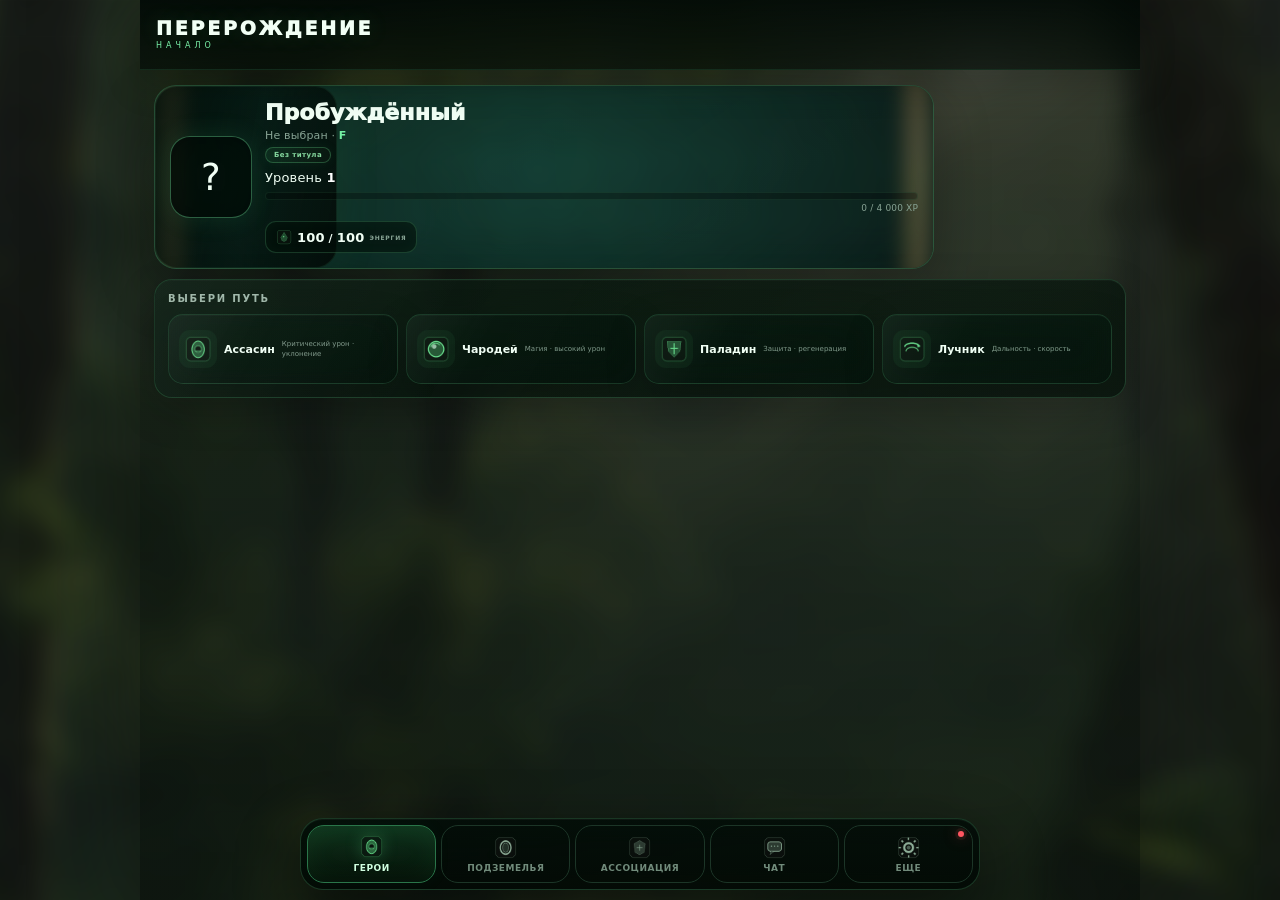
==== index.html @ e3084325 "Add files via upload" ====
<!DOCTYPE html>
<html lang="ru">
<head>
  <meta charset="UTF-8">
  <meta name="viewport" content="width=device-width,initial-scale=1,maximum-scale=1,user-scalable=no,viewport-fit=cover">
  <meta name="theme-color" content="#08090d">
  <title>Перерождение: Начало</title>
  <link rel="stylesheet" href="style.css">
</head>
<body>
<div id="app">
  <header class="topbar">
    <div>
      <div class="game-title">ПЕРЕРОЖДЕНИЕ</div>
      <div class="subtitle">НАЧАЛО</div>
    </div>

  </header>

  <main>
    <section id="screen-character" class="screen active">
      <div class="panel hero-card">
        <div class="avatar" id="avatar">?</div>
        <div class="hero-info">
          <h2 id="playerName">Пробуждённый</h2>
          <div class="class-line"><span id="className">Не выбран</span> · <b id="rankName">F</b></div>
          <div class="active-title" id="activeTitle">Без титула</div>
          <div class="level-line">Уровень <b id="level">1</b></div>
          <div class="xp"><div id="xpBar"></div></div>
          <div class="xp-text"><span id="xpText">0</span> / <span id="xpNeed">12000</span> XP</div>
          <div class="resource-mini energy-mini"><img class="ui-icon resource-icon" src="img/icons/energy.png" alt=""><b><span id="heroEnergy">100</span> / <span id="heroEnergyMax">100</span></b><small>ЭНЕРГИЯ</small></div>
        </div>
      </div>

      <div id="classSelection" class="panel">
        <div class="section-title">ВЫБЕРИ ПУТЬ</div>
        <div class="classes">
          <button class="class-card" data-class="assassin"><img class="emoji-icon" src="img/icons/assassin.png" alt=""><b>Ассасин</b><small>Критический урон · уклонение</small></button>
          <button class="class-card" data-class="mage"><img class="emoji-icon" src="img/icons/mage.png" alt=""><b>Чародей</b><small>Магия · высокий урон</small></button>
          <button class="class-card" data-class="paladin"><img class="emoji-icon" src="img/icons/paladin.png" alt=""><b>Паладин</b><small>Защита · регенерация</small></button>
          <button class="class-card" data-class="archer"><img class="emoji-icon" src="img/icons/archer.png" alt=""><b>Лучник</b><small>Дальность · скорость</small></button>
        </div>
      </div>

      <div id="statsPanel" class="panel hidden">
        <div class="section-title stat-head"><span>ХАРАКТЕРИСТИКИ</span></div>
        <div class="derived-grid">
          <div><span><img class="stat-icon" src="img/icons/stat_attack.png" alt=""> АТАКА</span><b id="statAtk">0</b></div>
          <div><span><img class="stat-icon" src="img/icons/health.png" alt=""> HP</span><b id="statHp">0</b></div>
          <div><span><img class="stat-icon" src="img/icons/stat_defense.png" alt=""> ЗАЩИТА</span><b id="statDef">0</b></div>
          <div><span>◈ ВЫНОСЛИВОСТЬ</span><b id="statStamina">0</b></div>
        </div>
      </div>

      <div id="allocationPanel" class="panel stat-allocation hidden">
        <button class="allocation-head" type="button" onclick="toggleAllocation()" aria-expanded="true">
          <div>
            <div class="section-title">ОСНОВНЫЕ <span id="allocationArrow">⌃</span></div>
            <small>Распредели очки персонажа</small>
          </div>
          <div class="points-badge">ОЧКИ <b id="statPoints">0</b></div>
        </button>
        <div class="stat-list" id="flatStats"></div>
        <div class="alloc-title">БОЕВЫЕ %</div>
        <div class="stat-list" id="percentStats"></div>
      </div>
      <div id="currencyPanel" class="panel currency-panel hidden">
        <div class="section-title">ВАЛЮТА</div>
        <div class="hero-currencies">
          <div class="hero-currency gold-currency"><img class="emoji-icon small" src="img/icons/gold.png" alt=""><div><small>ЗОЛОТО</small><b id="heroGold">0</b></div></div>
          <div class="hero-currency shadow-currency"><img class="emoji-icon small" src="img/icons/shadow.png" alt=""><div><small>ТЕНЕВЫЕ МОНЕТЫ</small><b id="shadowCoins">0</b></div></div>
        </div>
      </div>

      <div id="evolutionPanel" class="panel hidden">
        <div class="section-title">ЭВОЛЮЦИЯ — УРОВЕНЬ 20</div>
        <div id="evolutionChoices" class="evolutions"></div>
      </div>
    </section>

    <section id="screen-dungeons" class="screen">
      <div class="screen-heading"><span>ПОДЗЕМЕЛЬЯ</span><small><img class="stat-icon" src="img/icons/energy.png" alt=""> <b id="energy">100</b> / <b id="energyMax">100</b> · вход 5 энергии</small></div>
      <div id="dungeonRanks" class="dungeon-ranks"></div><div id="dungeonList" class="dungeon-list"></div>
    </section>

    <section id="screen-chat" class="screen">
      <div class="screen-heading"><span>ЧАТ</span><small>Общий канал игроков</small></div>
      <div class="chat-shell panel">
        <div class="chat-status"><span class="chat-live-dot"></span><div><b>ОБЩИЙ ЧАТ</b><small>Локальный режим · готов к подключению сервера</small></div><span class="chat-online">OFFLINE</span></div>
        <div id="chatMessages" class="chat-messages"></div>
        <form id="chatForm" class="chat-form">
          <input id="chatInput" maxlength="180" autocomplete="off" placeholder="Напиши сообщение...">
          <button type="submit" class="chat-send">➤</button>
        </form>
      </div>
    </section>

    <section id="screen-association" class="screen">
      <div class="screen-heading"><span>АССОЦИАЦИЯ</span><small>Повышение ранга</small></div>
      <div class="panel rank-card">
        <div class="rank-big" id="associationRank">F</div>
        <div>
          <h2 id="nextRankTitle">Следующий ранг: E</h2>
          <p>Победи босса текущего ранга и собери необходимое количество монет.</p>
        </div>
      </div>
      <div id="rankRequirements" class="panel requirements"></div>
      <button id="rankUpBtn" class="primary-btn">ПРОЙТИ ИСПЫТАНИЕ</button>
    </section>

    <section id="screen-more" class="screen">
      <div class="screen-heading"><span>ЕЩЁ</span><small>Меню игрока</small></div>

      <div class="more-currencies">
        <div class="more-currency gold-currency">
          <img class="emoji-icon small" src="img/icons/gold.png" alt=""><div><small>ЗОЛОТО</small><b id="moreGold">0</b></div>
        </div>
        <div class="more-currency shadow-currency">
          <img class="emoji-icon small" src="img/icons/shadow.png" alt=""><div><small>ТЕНЕВЫЕ МОНЕТЫ</small><b id="moreShadowCoins">0</b></div>
        </div>
      </div>

      <div class="more-grid">
        <button class="more-card featured-card" onclick="openSubscreen('worldBoss')"><img class="emoji-icon" src="img/icons/boss.png" alt=""><b>Мировой босс</b><small>12 часов · 3 попытки · большие награды</small></button>
        <button class="more-card" onclick="openSubscreen('quests')"><i class="notice-dot" id="notice-quests"></i><img class="emoji-icon" src="img/icons/quests.png" alt=""><b>Задания</b><small>Цели и награды текущего цикла</small></button>
        <button class="more-card" onclick="openSubscreen('inventory')"><i class="notice-dot" id="notice-inventory"></i><img class="emoji-icon" src="img/icons/inventory.png" alt=""><b>Инвентарь</b><small>Экипировка, добыча и улучшения</small></button>
        <button class="more-card" onclick="openSubscreen('arena')"><img class="emoji-icon" src="img/icons/arena.png" alt=""><b>Арена</b><small>5 боёв в день · рейтинг</small></button>
        <button class="more-card" onclick="openSubscreen('rating')"><img class="emoji-icon" src="img/icons/rating.png" alt=""><b>Рейтинг</b><small>Твоя боевая мощь и место</small></button>
        <button class="more-card" onclick="openSubscreen('achievements')"><img class="emoji-icon" src="img/icons/achievements.png" alt=""><b>Достижения</b><small>Награды и серия входов</small></button>
        <button class="more-card" onclick="openSubscreen('titles')"><img class="emoji-icon" src="img/icons/titles.png" alt=""><b>Титулы</b><small>Выбери свой статус</small></button>
        <button class="more-card daily-card" onclick="openSubscreen('daily')"><img class="emoji-icon" src="img/icons/daily.png" alt=""><b>Сундук дня</b><small>Бесплатная награда каждый день</small></button>
        <button class="more-card" onclick="openSubscreen('shop')"><img class="emoji-icon" src="img/icons/shop.png" alt=""><b>Магазин</b><small>Валюта и Premium</small></button>
        <button class="more-card" onclick="openSubscreen('bazaar')"><img class="emoji-icon" src="img/icons/bazaar.png" alt=""><b>Базар</b><small>Продажа снаряжения и лута</small></button>
        <button class="more-card" onclick="openSubscreen('mail')"><i class="notice-dot" id="notice-mail"></i><img class="emoji-icon" src="img/icons/mail.png" alt=""><b>Почта</b><small>Системные сообщения</small></button>
        <button class="more-card" onclick="openSubscreen('farm')"><img class="emoji-icon" src="img/icons/farm.png" alt=""><b>Фарм-зона</b><small>∞ мобы · XP · золото</small></button>
        <button class="more-card system-card" onclick="showSystemScan()"><img class="emoji-icon" src="img/icons/scanner.png" alt=""><b>Сканер системы</b><small>Боевой статус персонажа</small></button>
        <button class="more-card" onclick="openSubscreen('settings')"><img class="emoji-icon" src="img/icons/settings.png" alt=""><b>Настройки</b><small>Параметры игры</small></button>
      </div>

    </section>

    <section id="screen-sub" class="screen">
      <div class="subscreen-header">
        <button class="sub-back" onclick="closeSubscreen()">← НАЗАД</button>
        <span id="subscreenTitle">РАЗДЕЛ</span>
      </div>
      <div id="subscreenContent" class="panel subscreen-content"></div>
    </section>

    <section id="screen-battle" class="screen">
      <div class="battle-header">
        <button id="leaveBattle" class="back-btn">← ВЫЙТИ</button>
        <span id="battleDungeonName">ПОДЗЕМЕЛЬЕ</span>
        <span id="battleFloor">1/1</span>
      </div>

      <div class="battlefield panel">
        <div class="fighter">
          <div class="fighter-label">ТЫ</div>
          <div class="fighter-sprite player-sprite" id="battlePlayerSprite"><img class="battle-class-img" src="img/icons/avatar_mage.png" alt=""></div>
          <div class="hpbar"><div id="playerHpBar"></div></div>
          <div class="hptext"><span id="battlePlayerHp">0</span> / <span id="battlePlayerMaxHp">0</span> HP</div>
          <div class="battle-resource-label"><img class="stat-icon" src="img/icons/mana.png" alt=""> МАНА</div>
          <div class="manabar"><div id="battlePlayerManaBar"></div></div>
          <div class="hptext"><span id="battlePlayerMana">0</span> / <span id="battlePlayerMaxMana">0</span></div>
        </div>
        <div class="vs">VS</div>
        <div class="fighter">
          <div class="fighter-label" id="enemyName">МОНСТР</div>
          <div class="fighter-sprite enemy-sprite" id="enemySprite"><img class="battle-monster-img" src="img/icons/monster.png" alt=""></div>
          <div class="hpbar"><div id="enemyHpBar"></div></div>
          <div class="hptext"><span id="enemyHp">0</span> / <span id="enemyMaxHp">0</span></div>
        </div>
      </div>

      <div id="battleLog" class="battle-log"></div>

      <div class="actions">
        <button id="attackBtn" class="action-btn attack"><img class="btn-emoji" src="img/icons/attack.png" alt=""><span>ОБЫЧНАЯ АТАКА</span></button>
        <button id="skillBtn" class="action-btn skill"><img class="btn-emoji" src="img/icons/skill.png" alt=""><span id="skillName">НАВЫК</span></button>
        <button onclick="autoBattle()" class="secondary-btn"><img class="btn-inline-icon" src="img/icons/auto.png" alt=""> АВТО-БОЙ</button><button id="healBtn" class="action-btn heal"><img class="btn-emoji" src="img/icons/heal.png" alt=""><span>ЛЕЧЕНИЕ</span></button>
      </div>
    </section>
  </main>

  <nav class="bottom-nav">
    <button data-screen="character" class="nav-btn active"><img class="nav-icon" src="img/icons/nav_hero.png" alt=""><span>ГЕРОЙ</span></button>
    <button data-screen="dungeons" class="nav-btn"><img class="nav-icon" src="img/icons/nav_dungeons.png" alt=""><span>ПОДЗЕМЕЛЬЯ</span></button>
    <button data-screen="association" class="nav-btn"><img class="nav-icon" src="img/icons/nav_assoc.png" alt=""><span>АССОЦИАЦИЯ</span></button>
    <button data-screen="chat" class="nav-btn"><img class="nav-icon" src="img/icons/nav_chat.png" alt=""><span>ЧАТ</span></button>
    <button data-screen="more" class="nav-btn"><i class="notice-dot nav-notice" id="notice-more"></i><img class="nav-icon" src="img/icons/nav_more.png" alt=""><span>ЕЩЁ</span></button>
  </nav>
</div>

<div id="itemDetailModal" class="item-detail-modal hidden" role="dialog" aria-modal="true">
  <div class="item-detail-box">
    <button class="item-detail-close" type="button" onclick="closeItemDetails()">×</button>
    <div class="item-detail-header"><span class="system-kicker">ПРЕДМЕТ</span><h2 id="itemDetailTitle">Предмет</h2></div>
    <div id="itemDetailContent"></div>
  </div>
</div>
<div id="modal" class="modal hidden">
  <div class="modal-box">
    <div id="modalIcon">✦</div>
    <h2 id="modalTitle">Пробуждение</h2>
    <p id="modalText"></p>
    <button id="modalClose" class="primary-btn">ПРОДОЛЖИТЬ</button>
  </div>
</div>
<script src="script.js"></script>
</body>
</html>
---- style.css ----
*{box-sizing:border-box}
:root{
  --bg:#050a08;--bg2:#08100b;--panel:#0b1510;--panel2:#101c15;--line:#1d3829;
  --green:#65e79a;--green2:#2b9a5a;--text:#edf8f0;--muted:#7f9588;
  --gold:#e9c95b;--blue:#79aaff;--red:#e96a72;--shadow:0 8px 24px rgba(0,0,0,.25)
}
html{background:#050a08}
html,body{margin:0;min-height:100%;background:#040706;color:var(--text);font-family:Arial,system-ui,-apple-system,BlinkMacSystemFont,"Segoe UI",sans-serif;touch-action:manipulation}
body{overscroll-behavior:none}
button{font:inherit;color:inherit;border:0;cursor:pointer}
button:active{transform:scale(.98)}
button:disabled{cursor:not-allowed;opacity:.48}
.hidden{display:none!important}

#app{width:100%;max-width:920px;min-height:100vh;margin:auto;padding-bottom:70px;background:rgba(5,10,8,.30);box-shadow:0 0 80px rgba(0,0,0,.22)}
.topbar{height:62px;display:flex;align-items:center;padding:9px 14px;border-bottom:1px solid #193024;background:rgba(7,12,9,.94);position:sticky;top:0;z-index:20;backdrop-filter:blur(12px)}
.game-title{font-size:17px;line-height:1.05;font-weight:900;letter-spacing:2px}.subtitle{font-size:9px;color:var(--green);letter-spacing:4px;margin-top:3px}
main{padding:10px 12px}
.screen{display:none;padding:0 0 4px;animation:screenIn .14s ease}.screen.active{display:block}
@keyframes screenIn{from{opacity:.5;transform:translateY(3px)}to{opacity:1;transform:none}}

.panel,.dungeon,.more-card,.class-card,.shop-item{background:linear-gradient(145deg,rgba(15,28,20,.78),rgba(8,15,11,.72));border:1px solid var(--line);box-shadow:var(--shadow);backdrop-filter:blur(8px);-webkit-backdrop-filter:blur(8px)}
.panel{padding:10px;border-radius:11px;margin-bottom:7px}
.section-title{font-size:10px;line-height:1.2;letter-spacing:1.5px;color:#8ea99a;font-weight:900;margin-bottom:8px}
.screen-heading{display:flex;align-items:center;justify-content:space-between;gap:8px;margin:3px 2px 8px;font-size:13px;font-weight:900;letter-spacing:1.4px}.screen-heading small{font-size:9px;font-weight:400;color:var(--muted);letter-spacing:0;white-space:nowrap}
.muted{color:var(--muted);font-size:10px;line-height:1.45}

/* hero */
.hero-card{position:relative;isolation:isolate;overflow:hidden;display:flex;align-items:center;gap:10px;min-height:88px;background:rgba(8,20,12,.58)!important}
.hero-card::before{content:"";position:absolute;inset:-12px;background:url("img/backgrounds/profile_bg.png") center/cover no-repeat;filter:blur(8px);opacity:.5;transform:scale(1.04);z-index:-2}
.hero-card::after{content:"";position:absolute;inset:0;background:linear-gradient(110deg,rgba(3,12,7,.62),rgba(4,12,8,.46) 55%,rgba(2,8,5,.68));z-index:-1;pointer-events:none}
.hero-card>*{position:relative;z-index:1}
.avatar{width:58px;height:58px;flex:0 0 58px;display:grid;place-items:center;border-radius:12px;background:linear-gradient(145deg,#123b24,#0a120d);border:1px solid #2a7548;font-size:30px}
.hero-info{min-width:0;flex:1}.hero-info h2{font-size:17px;line-height:1.1;margin:0 0 4px;white-space:nowrap;overflow:hidden;text-overflow:ellipsis}.class-line{font-size:10px;color:var(--muted)}.class-line b{color:var(--green)}.level-line{font-size:11px;margin-top:5px}.level-line b{color:#fff}
.xp{height:6px;background:#18271e;border-radius:99px;overflow:hidden;margin-top:6px}.xp>div{height:100%;width:0;background:linear-gradient(90deg,#15803d,#65e79a);transition:.25s}.xp-text{font-size:8px;color:var(--muted);margin-top:3px;text-align:right}
.resource-mini{display:inline-flex;align-items:center;gap:5px;margin-top:5px;padding:4px 7px;border:1px solid #234432;border-radius:7px;background:#0a130e}.resource-mini span{font-size:13px}.resource-mini b{font-size:10px}.resource-mini small{font-size:6px;color:var(--muted);letter-spacing:.8px;font-weight:900}

/* classes */
.classes{display:grid;grid-template-columns:1fr 1fr;gap:6px}.class-card{display:flex;align-items:center;gap:7px;text-align:left;padding:8px;border-radius:9px;min-height:56px}.class-card .emoji-icon{width:31px;height:31px;flex:0 0 31px;display:grid;place-items:center;font-size:22px}.class-card b{display:block;font-size:11px}.class-card small{display:block;color:var(--muted);font-size:7px;line-height:1.3;margin-top:2px}
.emoji-icon{display:grid;place-items:center;width:36px;height:36px;flex:0 0 36px;font-size:24px;line-height:1}.emoji-icon.small{width:27px;height:27px;flex-basis:27px;font-size:18px}

/* currencies */
.currency-panel{padding:9px}.hero-currencies,.more-currencies{display:grid;grid-template-columns:1fr 1fr;gap:6px}.hero-currency,.more-currency{display:flex;align-items:center;gap:6px;min-width:0;padding:7px;border:1px solid #294333;border-radius:9px;background:#0a140f}.hero-currency small,.more-currency small{display:block;color:#789082;font-size:6px;letter-spacing:.8px;font-weight:900;white-space:nowrap}.hero-currency b,.more-currency b{display:block;font-size:12px;margin-top:2px;overflow:hidden;text-overflow:ellipsis}.gold-currency{border-color:#4a4125}.gold-currency b{color:#f2cf68}.shadow-currency{border-color:#28603b}.shadow-currency b{color:var(--green)}

/* stats */
.stat-head{display:flex;justify-content:space-between;align-items:center}.stat-head>b{font-size:8px;color:var(--green);letter-spacing:.7px}.stat-head i{font-style:normal;font-size:10px}
.derived-grid{display:grid;grid-template-columns:repeat(4,1fr);gap:5px;margin-bottom:8px}.derived-grid>div{padding:7px;border-radius:8px;background:#09120d;border:1px solid #1b3324;min-width:0}.derived-grid span{display:block;font-size:6px;color:#789082;font-weight:900;white-space:nowrap}.derived-grid b{display:block;font-size:12px;margin-top:3px}
.alloc-title{font-size:7px;letter-spacing:1.3px;color:#789082;font-weight:900;margin:8px 0 5px}.stat-list{display:flex;flex-direction:column;gap:4px}.stat-row{display:flex;align-items:center;gap:7px;padding:6px 7px;border:1px solid #1a3023;background:#09110d;border-radius:8px;min-height:39px}.stat-row-info{flex:1;min-width:0}.stat-row-info span{font-size:9px;font-weight:800}.stat-row-info b{margin-left:4px;font-size:10px}.stat-row-info small{display:block;margin-top:1px;color:#64776b;font-size:6px}.stat-plus{width:27px;height:27px;border-radius:7px;border:1px solid #28603b;background:#10331d;color:var(--green);font-size:18px;font-weight:900;line-height:1}.stat-plus:disabled{background:#121a15;border-color:#26342b;color:#4e5c53}

/* dungeons */
.dungeon-list{display:flex;flex-direction:column;gap:5px}.dungeon{padding:8px;border-radius:10px}.dungeon.locked{opacity:.48}.dungeon-row{display:flex;align-items:center;gap:7px;min-width:0}.dungeon-icon-emoji{width:39px;height:39px;flex:0 0 39px;display:grid;place-items:center;border-radius:9px;background:#102319;font-size:25px}.dungeon-info{flex:1;min-width:0}.dungeon-info h3{margin:0;font-size:11px;line-height:1.15;white-space:nowrap;overflow:hidden;text-overflow:ellipsis}.dungeon-info p{margin:3px 0 0;color:var(--muted);font-size:7px;line-height:1.35}.dungeon-rank{flex:0 0 auto;font-size:8px;color:var(--gold);font-weight:900}.dungeon button{width:100%;min-height:30px;margin-top:6px;padding:5px 7px;border-radius:7px;background:linear-gradient(90deg,#166534,#27a85c);font-size:8px;font-weight:900}

/* association */
.rank-card{display:flex;align-items:center;gap:10px}.rank-big{min-width:54px;text-align:center;font-size:32px;font-weight:900;color:var(--green)}.rank-card h2{font-size:13px;margin:0 0 4px}.rank-card p{font-size:9px;line-height:1.4;color:var(--muted);margin:0}.requirements{padding-top:5px;padding-bottom:5px}.req{display:flex;justify-content:space-between;gap:8px;padding:7px 0;border-bottom:1px solid #1b2d22;font-size:9px}.req:last-child{border-bottom:0}.req b.ok{color:#70e39a}.req b.bad{color:#ef7777}


/* main stat allocation */
.stat-allocation{padding:8px}.allocation-head{display:flex;align-items:center;justify-content:space-between;gap:8px;margin-bottom:6px}.allocation-head .section-title{margin:0}.allocation-head small{display:block;color:var(--muted);font-size:7px;margin-top:2px}.points-badge{flex:0 0 auto;padding:5px 8px;border:1px solid #2a6040;border-radius:7px;background:#0d2116;color:#8fa998;font-size:7px;font-weight:900;letter-spacing:.7px}.points-badge b{color:var(--green);font-size:12px;margin-left:3px}.stat-allocation .alloc-title{margin-top:8px}.stat-allocation .stat-row{min-height:36px;padding:5px 7px}.stat-allocation .stat-plus{width:28px;height:28px}

/* buttons */
.primary-btn,.secondary-btn,.danger-btn,.ghost-btn{width:100%;min-height:34px;padding:6px 9px;border-radius:8px;border:1px solid var(--line);font-size:9px;font-weight:900;letter-spacing:.5px}.primary-btn{background:linear-gradient(90deg,#15803d,#2bc866);color:#06100a;border-color:#3fcf77}.secondary-btn{background:#122118;color:#b9e9ca}.ghost-btn{background:#0b130e;color:#9db3a4}.danger-btn{background:#241214;color:#ff9b9f;border-color:#57272c}

/* more / inner screens */
.more-currencies{margin-bottom:7px}.more-currency{padding:7px}.more-grid{display:grid;grid-template-columns:1fr 1fr;gap:5px}.more-card{display:flex;flex-direction:column;justify-content:center;align-items:flex-start;min-height:67px;padding:8px;border-radius:9px;text-align:left}.more-card .emoji-icon{width:27px;height:27px;font-size:21px}.more-card b{font-size:10px;margin-top:3px}.more-card small{font-size:7px;color:var(--muted);margin-top:2px;line-height:1.2}.premium-card{border-color:#574a25;background:linear-gradient(145deg,#18170d,#0b120d);padding:9px}.panel-title{display:flex;align-items:center;justify-content:space-between;font-size:10px;font-weight:900}.panel-title small{font-size:9px;color:var(--gold)}.premium-features{display:grid;grid-template-columns:1fr 1fr;gap:4px;margin:6px 0}.premium-features>div{padding:5px;border:1px solid #40381d;border-radius:6px;font-size:7px}.compact-premium{margin-top:7px}.compact-premium small{display:block;color:var(--muted);font-size:7px;line-height:1.4;margin:5px 0}.compact-premium .primary-btn{min-height:30px}
.subscreen-header{display:flex;align-items:center;gap:9px;margin:2px 2px 8px}.subscreen-header span{font-size:11px;font-weight:900;letter-spacing:1px}.sub-back{min-height:30px;padding:5px 8px;border-radius:7px;background:#0d1912;border:1px solid var(--line);color:#a9c6b3;font-size:8px;font-weight:900}.subscreen-content{text-align:center;min-height:180px;padding:14px}.sub-big-icon{font-size:40px;margin:3px 0 5px}.subscreen-content h2{font-size:15px;margin:5px 0}.subscreen-content p{font-size:9px;color:var(--muted);line-height:1.5;margin:0 auto;max-width:420px}.sub-shop-balance{display:inline-flex;align-items:center;gap:5px;padding:5px 7px;border:1px solid var(--line);border-radius:7px;margin-bottom:6px;font-size:10px}.shop-items{display:flex;flex-direction:column;gap:4px;text-align:left}.shop-item{display:flex;align-items:center;gap:6px;padding:6px;border-radius:8px}.shop-item-icon{width:28px;height:28px;flex:0 0 28px;display:grid;place-items:center;font-size:18px}.shop-item-info{flex:1;min-width:0}.shop-item-info b{display:block;font-size:8px}.shop-item-info small{display:block;color:var(--muted);font-size:6px;margin-top:1px}.shop-item button{width:64px;min-height:27px;padding:4px;border-radius:6px;background:#173922;border:1px solid #327348;font-size:8px;font-weight:900}

/* battle */
.battle-header{display:flex;align-items:center;justify-content:space-between;gap:6px;margin:2px 1px 7px;font-size:9px;font-weight:900;letter-spacing:.7px}.back-btn{background:transparent;color:#9db3a4;font-size:8px;font-weight:900;padding:4px}
.battlefield{display:grid;grid-template-columns:1fr 32px 1fr;align-items:center;gap:4px;padding:8px;min-height:185px;background:radial-gradient(circle at 50% 55%,#14351f,#09110d 65%);position:relative;overflow:hidden}.fighter{text-align:center;min-width:0}.fighter-label{font-size:8px;color:#9ca9a0;font-weight:900;margin-bottom:3px}.fighter-sprite{width:58px;height:58px;display:grid;place-items:center;margin:5px auto;font-size:38px;line-height:1}.vs{text-align:center;font-size:12px;color:#5f7467;font-weight:900}.hpbar{height:6px;background:#1d2821;border:1px solid #304138;border-radius:99px;overflow:hidden}.hpbar div{height:100%;width:100%;background:linear-gradient(90deg,#15803d,#27c866);transition:.2s}.fighter:last-child .hpbar div{background:linear-gradient(90deg,#b91c1c,#ef4444)}.hptext{font-size:7px;color:#9ca9a0;margin-top:3px}.battle-log{height:105px;overflow:auto;margin:6px 0;padding:7px;border:1px solid #1a3023;border-radius:8px;background:#070c09;font-size:8px;line-height:1.45}.log-hit{color:#ddd}.log-dmg{color:#ff858b}.log-heal{color:#70e39a}.log-system{color:#a8c9b5}
.actions{display:grid;grid-template-columns:repeat(4,1fr);gap:5px}.action-btn{min-height:48px;padding:5px;border-radius:8px;background:#102018;border:1px solid #254331;display:flex;flex-direction:column;align-items:center;justify-content:center;gap:3px;font-size:18px}.action-btn span:not(.btn-emoji){font-size:7px;font-weight:900;letter-spacing:.2px;text-align:center}.btn-emoji{font-size:17px}.action-btn.attack{border-color:#533535}.action-btn.skill{border-color:#317346}.action-btn.heal{border-color:#28734a}

/* navigation */
.bottom-nav{position:fixed;left:50%;bottom:0;transform:translateX(-50%);width:min(920px,100%);height:62px;padding:5px max(5px,env(safe-area-inset-left)) max(5px,env(safe-area-inset-bottom));display:grid;grid-template-columns:repeat(5,minmax(0,1fr));gap:4px;background:rgba(6,12,9,.97);border-top:1px solid #1e3628;backdrop-filter:blur(12px);z-index:50}.nav-btn{min-width:0;min-height:48px;padding:3px 2px;background:#0b130e;border:1px solid #1c3527;border-radius:9px;color:#728478;font-size:15px;display:flex;flex-direction:column;align-items:center;justify-content:center;gap:2px}.nav-btn span{font-size:7px;line-height:1;letter-spacing:.5px;font-weight:900;white-space:nowrap}.nav-btn.active{color:var(--green);border-color:#2a7549;background:#0f2116}

/* modal */
.modal{position:fixed;inset:0;z-index:100;display:grid;place-items:center;padding:16px;background:rgba(0,0,0,.72)}.modal.hidden{display:none}.modal-box{width:min(390px,100%);padding:16px;background:#0b130e;border:1px solid #294635;border-radius:12px;text-align:center;box-shadow:0 20px 60px rgba(0,0,0,.6)}.modal-box>div{font-size:36px}.modal-box h2{font-size:16px;margin:7px 0}.modal-box p{font-size:10px;line-height:1.5;color:var(--muted);margin:0 0 12px}
.shake{animation:shake .22s}.hit{animation:hit .18s}@keyframes shake{25%{transform:translateX(-6px)}50%{transform:translateX(6px)}75%{transform:translateX(-4px)}}@keyframes hit{50%{transform:scale(1.12)}}

/* phones */
@media(max-width:380px){
  #app{padding-bottom:66px}.topbar{height:56px;padding:8px 10px}.game-title{font-size:15px}.subtitle{font-size:8px}
  main{padding:8px}.screen{padding-bottom:2px}.panel{padding:8px;margin-bottom:6px}.hero-card{min-height:78px;gap:8px}.avatar{width:52px;height:52px;flex-basis:52px;font-size:27px}.hero-info h2{font-size:15px}.derived-grid{grid-template-columns:1fr 1fr}.dungeon-info p{font-size:6px}.dungeon-rank{font-size:7px}.more-card{min-height:62px}.more-card small{display:none}.bottom-nav{height:58px}.nav-btn{min-height:45px}.nav-btn span{font-size:6px}.battlefield{min-height:170px}.fighter-sprite{width:50px;height:50px;font-size:33px}.actions{grid-template-columns:1fr 1fr}.action-btn{min-height:43px}.screen-heading{font-size:12px}.screen-heading small{font-size:8px}
}

/* tablets */
@media(min-width:600px){
  #app{max-width:900px}.topbar{height:64px;padding-left:20px;padding-right:20px}main{padding:14px 18px}.screen-heading{font-size:15px}.hero-card{max-width:760px}.classes{grid-template-columns:repeat(4,1fr)}.class-card{min-height:64px}.dungeon-list{display:grid;grid-template-columns:1fr 1fr;gap:7px}.more-grid{grid-template-columns:repeat(3,1fr)}.more-card{min-height:76px}.battlefield{min-height:240px}.fighter-sprite{width:76px;height:76px;font-size:48px}.battle-log{height:130px}.bottom-nav{height:64px}.nav-btn{min-height:51px}.nav-btn span{font-size:8px}
}

/* desktop */
@media(min-width:900px){
  main{padding:18px 24px}.screen-heading{margin-bottom:10px}.panel{padding:11px}.dungeon-list{grid-template-columns:repeat(2,1fr)}.more-grid{grid-template-columns:repeat(4,1fr)}.more-card{min-height:82px}.hero-card{max-width:780px}.bottom-nav{height:66px}.nav-btn{min-height:53px}.nav-btn span{font-size:9px}.battlefield{min-height:270px}.fighter-sprite{width:90px;height:90px;font-size:58px}.battle-log{height:150px}.actions{max-width:760px;margin:auto}
}

/* dungeon rank selector */
.dungeon-ranks{display:flex;gap:5px;overflow-x:auto;padding:1px 1px 6px;margin-bottom:4px;scrollbar-width:none}
.dungeon-ranks::-webkit-scrollbar{display:none}
.dungeon-rank-tab{flex:0 0 42px;min-height:32px;padding:5px 7px;border:1px solid #203c2c;border-radius:8px;background:#0a150f;color:#819487;font-size:10px;font-weight:900}
.dungeon-rank-tab.active{background:#12311e;border-color:#32a663;color:var(--green);box-shadow:inset 0 0 0 1px #1b5f39}
.dungeon-rank-tab.locked{opacity:.42}
.dungeon-empty{display:flex;flex-direction:column;align-items:center;text-align:center;padding:24px 12px;gap:5px}
.dungeon-empty div{font-size:30px}.dungeon-empty b{font-size:12px}.dungeon-empty small{font-size:8px;color:var(--muted)}
@media(min-width:600px){.dungeon-ranks{overflow:visible}.dungeon-rank-tab{flex:1;max-width:72px}.dungeon-list{grid-template-columns:1fr 1fr}}
@media(min-width:900px){.dungeon-ranks{max-width:760px}.dungeon-rank-tab{min-height:34px;font-size:11px}}

/* v14: collapsible stat allocation */
.allocation-head{width:100%;border:0;background:transparent;color:inherit;text-align:left;cursor:pointer;font:inherit;display:flex;align-items:center;justify-content:space-between;gap:8px;padding:0;margin:0}.allocation-head .section-title{display:flex;align-items:center;gap:5px}.allocation-head #allocationArrow{color:var(--green);font-size:12px}.stat-allocation.collapsed .stat-list,.stat-allocation.collapsed .alloc-title{display:none}.stat-allocation.collapsed{padding-bottom:8px}.stat-allocation.collapsed .allocation-head{margin-bottom:0}
/* v14: battle mana */
.battle-resource-label{font-size:6px;color:#77b9d1;font-weight:900;margin-top:4px;margin-bottom:2px;letter-spacing:.4px}.manabar{height:5px;background:#16242b;border:1px solid #29434d;border-radius:99px;overflow:hidden}.manabar div{height:100%;width:100%;background:linear-gradient(90deg,#147ca3,#48bce7);transition:.2s}

/* v17: quests / inventory / bazaar */
.sub-balance{display:inline-flex;align-items:center;gap:6px;padding:6px 8px;border:1px solid #294635;border-radius:7px;background:#0a150f;color:#a9c6b3;font-size:9px;margin-bottom:6px}.sub-balance b{color:var(--green)}
.loot-list{display:flex;flex-direction:column;gap:4px;text-align:left}.loot-item{display:flex;align-items:center;gap:7px;padding:7px;border:1px solid #1d3628;border-radius:8px;background:#09120d;min-width:0}.loot-icon{width:31px;height:31px;flex:0 0 31px;display:grid;place-items:center;background:#102319;border-radius:7px;font-size:19px}.loot-info{flex:1;min-width:0}.loot-info b{display:block;font-size:8px;white-space:nowrap;overflow:hidden;text-overflow:ellipsis}.loot-info small{display:block;color:var(--muted);font-size:6px;margin-top:2px}.loot-sell{width:auto!important;min-width:60px!important;min-height:27px!important;font-size:7px!important;padding:4px 6px!important}.lot-price{font-size:8px;color:#f2cf68;white-space:nowrap}.bazaar-note{padding:7px;margin-bottom:6px;border:1px solid #293c2f;border-radius:7px;background:#0a130e;color:var(--muted);font-size:7px;line-height:1.45;text-align:left}
.quest-cycle{display:flex;align-items:center;justify-content:space-between;gap:8px;padding:7px 8px;margin-bottom:6px;border:1px solid #294635;border-radius:8px;background:#0a150f;font-size:8px;color:var(--muted)}.quest-cycle b{color:var(--green);font-size:9px}.quest-list{display:flex;flex-direction:column;gap:5px;text-align:left}.quest-item{padding:7px;border:1px solid #1d3628;border-radius:8px;background:#09120d}.quest-row{display:flex;align-items:center;gap:7px}.quest-row>span{font-size:19px;width:25px;text-align:center}.quest-row>div{flex:1;min-width:0}.quest-row b{display:block;font-size:8px}.quest-row small{display:block;color:var(--muted);font-size:7px;margin-top:2px}.quest-bar{height:5px;background:#18271e;border-radius:99px;overflow:hidden;margin-top:6px}.quest-bar div{height:100%;background:linear-gradient(90deg,#15803d,#65e79a);border-radius:99px}.quest-reward{display:flex;flex-direction:column;gap:3px;padding:8px;margin:7px 0;border:1px solid #574a25;border-radius:8px;background:#12130c;text-align:left}.quest-reward b{font-size:8px;color:#e5c96b}.quest-reward span{font-size:8px;color:#b7c4bb}.shop-item.energy-buy{border-color:#315b3f}
@media(min-width:600px){.loot-list{max-width:760px;margin:auto}.quest-list{max-width:760px;margin:auto}.bazaar-note{max-width:760px;margin-left:auto;margin-right:auto}.quest-reward{max-width:760px;margin-left:auto;margin-right:auto}}

/* v18: quest claimed state + settings */
.quest-item.claimed,
.quest-reward.claimed{opacity:.48;filter:grayscale(1);border-color:#263129;background:#0a0f0c}
.quest-item.claimed .quest-bar div{background:#5b665e}
.quest-claim-btn.claimed-btn{opacity:.5;cursor:not-allowed;color:#8a948d;background:#172019;border-color:#2b392f}
.premium-actions{display:flex;gap:5px;flex-wrap:wrap;margin-top:6px}.premium-actions button{flex:1;min-width:120px}
.settings-list{display:flex;flex-direction:column;gap:6px;text-align:left}.settings-card{display:flex;align-items:center;justify-content:space-between;gap:8px;padding:9px;border:1px solid #1d3628;border-radius:8px;background:#09120d}.settings-card>div:first-child{min-width:0;flex:1}.settings-card b{display:block;font-size:9px;color:#e7eee9}.settings-card small{display:block;color:var(--muted);font-size:7px;margin-top:3px;white-space:nowrap;overflow:hidden;text-overflow:ellipsis}.settings-class-controls{display:flex;align-items:center;gap:4px;flex:0 0 auto}.settings-class-controls select{width:105px;height:29px;padding:4px 5px;border:1px solid #294635;border-radius:7px;background:#0c1811;color:#dce8df;font-size:8px;outline:none}.settings-class-controls .ghost-btn,.settings-card>.ghost-btn{width:auto!important;min-width:65px!important;min-height:29px!important;padding:4px 6px!important;font-size:7px!important}.settings-note{padding:8px;border:1px solid #293c2f;border-radius:7px;background:#0a130e;color:var(--muted);font-size:7px;line-height:1.45}
@media(max-width:420px){.settings-class-controls select{width:88px}.settings-card{padding:8px}.premium-actions button{min-width:105px}}
.equipment-list{display:grid;gap:8px;margin-top:10px}.equipment-slot{display:flex;align-items:center;gap:10px;padding:10px;border:1px solid rgba(73,155,101,.25);border-radius:12px;background:rgba(9,28,18,.55)}.equipment-slot.filled{border-color:rgba(72,214,127,.45)}.equipment-slot>div{flex:1;min-width:0}.equipment-slot b{display:block;font-size:14px}.equipment-slot small{display:block;margin-top:3px;color:#82978c;font-size:11px}.equipment-slot .loot-icon{font-size:25px}

/* v20 — compact RPG inventory / equipment */
.subscreen-content{max-width:820px;margin-inline:auto}
.equipment-head,.inventory-head{display:flex;align-items:center;justify-content:space-between;gap:10px;padding:9px 10px;margin-bottom:7px;border:1px solid #244533;border-radius:10px;background:linear-gradient(135deg,#0c1911,#09120d)}
.equipment-head b,.inventory-head b{display:block;font-size:11px;color:#e6eee8;letter-spacing:.3px}.equipment-head small,.inventory-head small{display:block;margin-top:3px;color:#72877a;font-size:7px}.eq-power,.inventory-head>span{white-space:nowrap;font-size:8px;font-weight:900;color:#69e39a;padding:5px 7px;border:1px solid #28563b;border-radius:7px;background:#0b1b12}
.equipment-slots{display:grid;gap:6px}
.equipment-slot{display:flex;align-items:center;gap:8px;min-width:0;padding:8px;border:1px solid #213c2c;border-radius:10px;background:#09130e;transition:border-color .15s,transform .15s}.equipment-slot.filled{border-color:#2b6543}.equipment-slot.empty{opacity:.72;border-style:dashed}
.slot-icon{width:42px;height:42px;flex:0 0 42px;display:grid;place-items:center;border-radius:9px;background:#102319;border:1px solid #1e3c2b;font-size:23px}.equipment-slot.empty .slot-icon{filter:grayscale(1);opacity:.65}
.slot-info{min-width:0;flex:1}.slot-top{display:flex;align-items:center;gap:6px;min-width:0}.slot-info b{font-size:9px;white-space:nowrap;overflow:hidden;text-overflow:ellipsis}.slot-info small{display:block;color:#718579;font-size:6px;margin-top:2px}.item-rarity{font-size:6px;color:#d6b85b;border:1px solid #554a25;border-radius:5px;padding:2px 4px;white-space:nowrap}.item-stats{display:flex;flex-wrap:wrap;gap:3px;margin-top:4px}.item-stats span{font-size:6px;color:#8ee4ac;background:#0d2518;border:1px solid #1c4b30;border-radius:4px;padding:2px 4px}.item-action{width:auto!important;min-width:60px!important;min-height:29px!important;padding:5px 7px!important;border-radius:7px!important;font-size:7px!important;font-weight:900!important;white-space:nowrap}.equipment-tip{margin-top:7px;padding:8px;border:1px solid #253d2e;border-radius:8px;background:#0a130e;color:#74897d;font-size:7px;line-height:1.5}.equipment-tip b{color:#a5e8ba}
.inventory-head{margin-bottom:7px}.loot-grid{display:grid;grid-template-columns:1fr;gap:6px}.loot-card{padding:8px;border:1px solid #1e3929;border-radius:10px;background:#09130e;min-width:0}.loot-card-top{display:flex;align-items:center;gap:7px}.loot-card-top>div{min-width:0;flex:1}.loot-card-top b{display:block;font-size:9px;white-space:nowrap;overflow:hidden;text-overflow:ellipsis}.loot-card-top small{display:block;margin-top:2px;color:#72877a;font-size:6px}.loot-card .item-stats{margin:6px 0}.loot-icon{width:34px;height:34px;flex:0 0 34px;display:grid;place-items:center;background:#102319;border:1px solid #1e3c2b;border-radius:8px;font-size:19px}.item-actions{display:flex;gap:4px;margin-top:5px}.item-actions .item-action{flex:1}.material-tag{display:flex;align-items:center;justify-content:center;min-height:29px;flex:1;border:1px solid #293d30;border-radius:7px;color:#73867b;font-size:7px;font-weight:900;background:#0b1510}.inventory-empty{text-align:center;padding:35px 15px}.inventory-empty>div{font-size:38px}.inventory-empty h2{font-size:14px;margin:7px 0}.inventory-empty p{font-size:8px;color:#72877a;margin:0}
.loot-card .secondary-btn,.loot-card .primary-btn,.equipment-slot .secondary-btn{box-shadow:none;letter-spacing:.2px}.loot-card button:active,.equipment-slot button:active{transform:scale(.97)}
@media(min-width:600px){.loot-grid{grid-template-columns:1fr 1fr}.equipment-slots{grid-template-columns:1fr 1fr 1fr}.equipment-slot{align-items:flex-start;flex-direction:column}.equipment-slot .item-action{width:100%!important}.slot-info{width:100%}.equipment-tip{font-size:8px}}
@media(min-width:900px){.loot-grid{grid-template-columns:repeat(2,1fr)}.equipment-slots{grid-template-columns:repeat(3,1fr)}.loot-card{padding:10px}.equipment-slot{padding:10px}.slot-icon{width:46px;height:46px;flex-basis:46px}}

/* v23 — rarity system, dismantling and upgrades */
.rarity-common{border-color:#39443d!important}.rarity-uncommon{border-color:#4d9a69!important}.rarity-rare{border-color:#4b86d9!important}.rarity-epic{border-color:#9b61d5!important}.rarity-legendary{border-color:#e0a52e!important}.rarity-relic{border-color:#ef7f3c!important}.rarity-mythic{border-color:#e84e69!important}.rarity-hell{border-color:#ff4a20!important;box-shadow:0 0 12px rgba(255,74,32,.18);animation:hellPulse 1.35s ease-in-out infinite}.rarity-divine{border-color:#fff!important;background:linear-gradient(120deg,rgba(255,80,80,.10),rgba(255,220,70,.10),rgba(80,255,180,.10),rgba(90,150,255,.10),rgba(190,100,255,.10))!important;background-size:300% 300%!important;animation:divineRainbow 2.2s linear infinite;box-shadow:0 0 16px rgba(255,255,255,.16)}
.rarity-hell .loot-icon{background:radial-gradient(circle,#ff7a2c,#68180c 65%,#160a07);animation:fireIcon .7s ease-in-out infinite alternate}.rarity-divine .loot-icon{background:linear-gradient(120deg,#ff6b6b,#ffd66b,#6dffb0,#6bb8ff,#c28cff);background-size:300% 300%;animation:divineRainbow 1.6s linear infinite}
.rarity-text{font-weight:900}.rarity-common .rarity-text{color:#aab4ae}.rarity-uncommon .rarity-text{color:#72d797}.rarity-rare .rarity-text{color:#72aaff}.rarity-epic .rarity-text{color:#c28aff}.rarity-legendary .rarity-text{color:#f2c34f}.rarity-relic .rarity-text{color:#ff9a57}.rarity-mythic .rarity-text{color:#ff6d86}.rarity-hell .rarity-text{color:#ff6339}.rarity-divine .rarity-text{background:linear-gradient(90deg,#ff6b6b,#ffd66b,#6dffb0,#6bb8ff,#c28cff);background-size:300% 100%;-webkit-background-clip:text;background-clip:text;color:transparent;animation:divineRainbow 1.6s linear infinite}
@keyframes hellPulse{0%,100%{box-shadow:0 0 8px rgba(255,74,32,.12)}50%{box-shadow:0 0 18px rgba(255,74,32,.34)}}
@keyframes fireIcon{from{transform:translateY(0) scale(1)}to{transform:translateY(-1px) scale(1.05);filter:brightness(1.2)}}
@keyframes divineRainbow{0%{background-position:0% 50%}50%{background-position:100% 50%}100%{background-position:0% 50%}}
.bazaar-section-title{font-size:8px;letter-spacing:1px;color:#8fa69a;margin:10px 2px 5px}.bazaar-empty{padding:12px;border:1px dashed #284031;border-radius:8px;color:#6e8276;font-size:8px;text-align:center}.bazaar-add{width:auto!important;min-width:70px!important;min-height:29px!important;padding:5px 7px!important;font-size:7px!important}.danger-btn{background:#24100f!important;border-color:#6a2926!important;color:#f28a7f!important}.loot-card .danger-btn{box-shadow:none}.loot-card.rarity-hell,.loot-card.rarity-divine{overflow:hidden}
@media(max-width:520px){.item-actions{display:grid;grid-template-columns:1fr 1fr}.item-actions .item-action{min-width:0!important}.item-actions .item-action:first-child{grid-column:span 2}.bazaar-add{min-width:64px!important;font-size:6px!important}}

/* v24: mail / farm / rating / arena */
.more-grid{grid-template-columns:repeat(2,minmax(0,1fr));}
.mail-list,.rating-list,.arena-list{display:grid;gap:8px}
.mail-item,.rating-row,.arena-row{border:1px solid rgba(120,255,170,.13);background:rgba(255,255,255,.025);border-radius:12px;padding:10px;display:flex;align-items:center;gap:10px;text-align:left}
.mail-item.read{opacity:.58}
.mail-icon,.rating-avatar,.profile-avatar,.farm-icon{font-size:28px;flex:0 0 auto}
.mail-item>div:nth-child(2),.rating-name{min-width:0;flex:1}
.mail-item small,.rating-name small,.arena-row small{display:block;color:#8f9b9a;font-size:11px;margin-top:2px}
.mail-item p{margin:5px 0 0;font-size:12px;color:#c9d2d0;line-height:1.35}
.mail-note,.bazaar-note,.farm-rule{margin-top:10px;padding:9px;border-radius:10px;background:rgba(120,255,170,.045);color:#8f9b9a;font-size:11px;line-height:1.4}
.rating-head,.arena-head{display:flex;justify-content:space-between;align-items:center;gap:10px;margin-bottom:10px}
.rating-head span,.arena-head small{display:block;color:#8f9b9a;font-size:11px}
.rating-row{width:100%;border:1px solid rgba(255,255,255,.08);color:inherit}
.rating-row.self{border-color:rgba(120,255,170,.3);background:rgba(80,255,150,.06)}
.rating-row>strong{font-size:12px;white-space:nowrap}
.arena-row .primary-btn{padding:7px 9px;font-size:10px}
.arena-row .primary-btn:disabled{opacity:.4}
.farm-panel,.player-profile{text-align:center;padding:8px}
.player-profile{position:relative;isolation:isolate;overflow:hidden;background:rgba(8,20,12,.58);border-radius:12px;border:1px solid rgba(90,180,120,.2)}
.player-profile::before{content:"";position:absolute;inset:-12px;background:url("img/backgrounds/profile_bg.png") center/cover no-repeat;filter:blur(8px);opacity:.5;transform:scale(1.04);z-index:-2}
.player-profile::after{content:"";position:absolute;inset:0;background:rgba(3,12,7,.5);z-index:-1;pointer-events:none}
.player-profile>*{position:relative;z-index:1}
.farm-icon{font-size:58px;margin:8px 0}
.farm-panel h2,.player-profile h2{margin:6px 0;font-size:18px}
.farm-panel p{color:#aeb8b6;font-size:12px;line-height:1.5}
.farm-rule{color:#f1c76b}
.profile-class{color:#8f9b9a;font-size:12px;margin-bottom:12px}
.profile-gear{display:grid;gap:7px;text-align:left;margin:10px 0 14px}
.profile-gear div{padding:9px;border-radius:9px;background:rgba(255,255,255,.035);font-size:12px}
.disabled{opacity:.45;filter:grayscale(.6);pointer-events:auto}
.rarity-hell{animation:hellPulse 1.25s ease-in-out infinite}
.rarity-divine{animation:divineShift 2.1s linear infinite}
@keyframes hellPulse{0%,100%{box-shadow:0 0 0 rgba(255,80,20,0),inset 0 0 0 rgba(255,80,20,0)}50%{box-shadow:0 0 18px rgba(255,70,15,.35),inset 0 0 16px rgba(255,70,15,.08)}}
@keyframes divineShift{0%,100%{box-shadow:0 0 10px rgba(255,80,220,.16)}33%{box-shadow:0 0 18px rgba(80,220,255,.28)}66%{box-shadow:0 0 18px rgba(120,255,150,.25)}}
@media(max-width:520px){.more-grid{grid-template-columns:repeat(2,minmax(0,1fr));gap:7px}.more-card{padding:9px 6px}.more-card small{font-size:9px}.rating-row,.arena-row,.mail-item{padding:8px}.arena-row .primary-btn{font-size:9px;padding:6px}.profile-avatar{font-size:44px}}
@media(min-width:760px){.more-grid{grid-template-columns:repeat(3,minmax(0,1fr))}.mail-list,.rating-list,.arena-list{max-width:760px;margin:auto}}

/* v25 — compact inventory bulk actions + arena controls */
.inventory-bulk{margin:0 0 8px;padding:8px;border:1px solid #203c2c;border-radius:10px;background:#09130e;text-align:left}
.bulk-top{display:flex;align-items:center;justify-content:space-between;gap:8px;margin-bottom:6px}
.bulk-top b{display:block;font-size:8px;letter-spacing:.5px;color:#dce8df}.bulk-top small{display:block;margin-top:2px;font-size:6px;color:#6f8377}.bulk-top>span{font-size:7px;color:#7fe0a0;white-space:nowrap}
.rarity-filters{display:flex;flex-wrap:wrap;gap:4px;margin-bottom:6px}
.rarity-filter{width:auto!important;min-width:0!important;min-height:25px!important;padding:4px 6px!important;border:1px solid #263d2e!important;border-radius:6px!important;background:#0c1711!important;color:#8b9c92!important;font-size:6px!important;font-weight:800!important;box-shadow:none!important;opacity:.7}
.rarity-filter.selected{opacity:1;color:#ecf7ef!important;border-color:#69d992!important;background:#12301e!important;box-shadow:0 0 0 1px rgba(105,217,146,.12)!important}
.rarity-filter.rarity-hell.selected{border-color:#ff5b35!important;background:#30140d!important}.rarity-filter.rarity-divine.selected{border-color:#fff!important;background:linear-gradient(90deg,#2a1717,#2c2814,#12291c,#13283a,#261735)!important}
.bulk-actions{display:grid;grid-template-columns:1fr 1fr;gap:5px}.bulk-actions .item-action{min-height:30px!important;font-size:7px!important}
.arena-fight-btn{width:auto!important;min-width:72px!important;max-width:86px!important;min-height:32px!important;padding:5px 8px!important;border-radius:8px!important;font-size:7px!important;letter-spacing:.3px!important;flex:0 0 auto!important;box-shadow:none!important}
.arena-row{min-width:0}.arena-row .rating-name{min-width:0}.arena-row .rating-name b{font-size:9px}.arena-row .rating-name small{font-size:7px}
.rating-head{align-items:flex-end}.rating-head>div{min-width:0}.rating-head>div span{display:block;margin-top:3px;color:#73867a;font-size:7px}.rating-head>span{font-size:8px;color:#73d99a;white-space:nowrap}
@media(max-width:420px){.bulk-actions{grid-template-columns:1fr 1fr}.rarity-filter{font-size:5.5px!important;padding:4px 5px!important}.arena-fight-btn{min-width:62px!important;max-width:70px!important;padding:5px 6px!important}.arena-row{gap:6px;padding:7px}.arena-row .rating-avatar{font-size:22px}.arena-row .rating-name b{font-size:8px}.arena-row .rating-name small{font-size:6px}}

/* v26 notifications + level-up */
.more-card{position:relative;overflow:visible}
.notice-dot{position:absolute;right:7px;top:7px;width:7px;height:7px;border-radius:50%;background:#ff3d4f;box-shadow:0 0 0 2px #09130e,0 0 8px rgba(255,61,79,.65);display:none;z-index:4}
.notice-dot.show{display:block;animation:noticePulse 1.5s ease-in-out infinite}
.nav-btn{position:relative}
.nav-notice{right:8px;top:5px;width:6px;height:6px;box-shadow:0 0 0 2px #07100b,0 0 7px rgba(255,61,79,.7)}
@keyframes noticePulse{0%,100%{transform:scale(1)}50%{transform:scale(1.18)}}
.level-up-toast{position:fixed;left:50%;top:50%;transform:translate(-50%,-50%) scale(.92);width:min(330px,calc(100vw - 32px));padding:22px 18px 18px;border:1px solid rgba(111,255,160,.48);border-radius:18px;background:linear-gradient(145deg,#0d2116,#07110b 70%);box-shadow:0 0 35px rgba(70,255,140,.2),inset 0 0 30px rgba(70,255,140,.05);text-align:center;z-index:1000;overflow:hidden;opacity:0;pointer-events:none;transition:.2s ease}
.level-up-toast:not(.hidden){opacity:1;transform:translate(-50%,-50%) scale(1)}
.level-up-glow{position:absolute;inset:-60%;background:radial-gradient(circle,rgba(80,255,150,.18),transparent 48%);animation:levelGlow 2s ease-in-out infinite}
.level-up-icon,.level-up-kicker,.level-up-title,.level-up-reward{position:relative;z-index:1}
.level-up-icon{font-size:42px;filter:drop-shadow(0 0 12px rgba(100,255,160,.45));animation:levelIcon 1s ease-in-out infinite alternate}
.level-up-kicker{margin-top:5px;color:#7ce9a2;font-size:9px;font-weight:900;letter-spacing:2px}
.level-up-title{margin-top:5px;color:#effff4;font-size:28px;font-weight:1000;letter-spacing:1px}
.level-up-reward{margin-top:8px;color:#b9d7c3;font-size:11px}
@keyframes levelGlow{50%{transform:scale(1.1);opacity:.7}}
@keyframes levelIcon{to{transform:translateY(-3px) scale(1.06)}}
@media(max-width:520px){.level-up-toast{width:calc(100vw - 28px);padding:18px 14px}.level-up-title{font-size:24px}.notice-dot{right:6px;top:6px}}
.chat-box{display:flex;flex-direction:column;gap:10px;height:calc(100vh - 125px);min-height:420px}
.chat-status{padding:10px 12px;border:1px solid rgba(86,180,111,.18);border-radius:12px;background:rgba(15,35,23,.72);font-size:12px;color:#9fbea8}
.chat-list{flex:1;overflow:auto;display:flex;flex-direction:column;gap:7px;padding:2px}
.chat-message{padding:9px 11px;border-radius:12px;background:#0c1912;border:1px solid rgba(255,255,255,.05)}
.chat-message b{font-size:12px;color:#9ed9aa}.chat-message small{float:right;font-size:9px;color:#617668}.chat-message p{margin:5px 0 0;font-size:13px;line-height:1.35;word-break:break-word}
.chat-compose{display:flex;gap:7px}.chat-compose input{min-width:0;flex:1;background:#09130e;border:1px solid rgba(104,188,125,.2);border-radius:11px;color:#e9f5ec;padding:11px;font:inherit;outline:none}.chat-compose .primary-btn{white-space:nowrap}
.shop-note{display:block;margin-top:7px;color:#718779;font-size:10px}
.chat-box{display:flex;flex-direction:column;gap:10px;height:calc(100vh - 125px);min-height:420px}
.chat-status{padding:10px 12px;border:1px solid rgba(86,180,111,.18);border-radius:12px;background:rgba(15,35,23,.72);font-size:12px;color:#9fbea8}
.chat-list{flex:1;overflow:auto;display:flex;flex-direction:column;gap:7px;padding:2px}
.chat-message{padding:9px 11px;border-radius:12px;background:#0c1912;border:1px solid rgba(255,255,255,.05)}
.chat-message b{font-size:12px;color:#9ed9aa}.chat-message small{float:right;font-size:9px;color:#617668}.chat-message p{margin:5px 0 0;font-size:13px;line-height:1.35;word-break:break-word}
.chat-compose{display:flex;gap:7px}.chat-compose input{min-width:0;flex:1;background:#09130e;border:1px solid rgba(104,188,125,.2);border-radius:11px;color:#e9f5ec;padding:11px;font:inherit;outline:none}.chat-compose .primary-btn{white-space:nowrap}
.shop-note{display:block;margin-top:7px;color:#718779;font-size:10px}

/* v29 offline rebuild */
.equipped-panel{margin-bottom:8px}.equipped-grid{display:grid;gap:6px}.equipped-slot{display:flex;align-items:center;gap:7px;padding:8px;border:1px solid #234432;border-radius:9px;background:#09130e;min-width:0}.equipped-slot.filled{border-color:#2d7048}.equipped-slot>span:first-child{font-size:22px}.equipped-slot .loot-info{min-width:0;flex:1}.equipped-slot .loot-info b{display:block;font-size:9px;white-space:nowrap;overflow:hidden;text-overflow:ellipsis}.equipped-slot .loot-info small{display:block;color:var(--muted);font-size:6px;margin-top:2px;line-height:1.35}.equipped-actions{display:flex;flex-wrap:wrap;gap:3px;justify-content:flex-end}.equipped-actions .item-action{min-width:55px!important}.world-boss-card{text-align:center;padding:12px;border:1px solid #4f4320;border-radius:12px;background:radial-gradient(circle at 50% 0,#271f0d,#0b130e 65%)}.world-boss-icon{font-size:48px;filter:drop-shadow(0 0 12px rgba(238,197,81,.35))}.world-boss-card h2{font-size:15px;margin:5px 0;color:#f0d36b;letter-spacing:1px}.world-boss-card p{font-size:8px;color:var(--muted);line-height:1.4;margin:0 auto 9px;max-width:500px}.world-boss-hp{display:flex;justify-content:space-between;padding:8px 9px;border:1px solid #493d20;border-radius:8px;background:#12130c;font-size:9px}.world-boss-hp b{color:#ff8b8f}.world-boss-stats{display:flex;justify-content:space-between;gap:8px;margin:7px 0;font-size:8px;color:var(--muted)}.world-boss-stats b{color:#e9d17a}.world-boss-rewards{display:flex;flex-direction:column;gap:4px;padding:8px;margin:8px 0;text-align:left;border:1px solid #3e3620;border-radius:8px;background:#0c120d}.world-boss-rewards b{font-size:8px;color:#e9d17a}.world-boss-rewards small,.world-boss-rewards span{font-size:7px;color:#9aab9f;line-height:1.45}.world-boss-section{font-size:9px;letter-spacing:1px;margin:9px 2px 5px;color:#91a99a}.world-boss-history{display:grid;grid-template-columns:30px 1fr auto;align-items:center;gap:5px;padding:7px;border:1px solid #1d3628;border-radius:8px;background:#09120d;margin-bottom:4px;font-size:8px}.world-boss-history span{color:#789084}.world-boss-history b{color:#e9eee9}.world-boss-history small{color:#e2c96c}.shop-item button{min-width:58px}
@media(min-width:600px){.equipped-grid{grid-template-columns:repeat(3,1fr)}.equipped-slot{align-items:flex-start;flex-direction:column}.equipped-actions{width:100%;justify-content:stretch}.equipped-actions .item-action{flex:1}.world-boss-card{max-width:760px;margin:auto}}


/* v30 — achievements */
.achievements-head{display:flex;align-items:center;justify-content:space-between;gap:8px;padding:10px 11px;margin-bottom:7px;border:1px solid #234432;border-radius:11px;background:linear-gradient(135deg,#0d1e14,#09130e)}
.achievements-head b{display:block;font-size:11px;color:#e9f5ec}.achievements-head small{display:block;margin-top:3px;font-size:7px;color:#728579}
.streak-badge{padding:7px 9px;border:1px solid #594a20;border-radius:9px;background:#1a160a;color:#f1d16a;font-size:8px;font-weight:900;white-space:nowrap}
.achievement-note{padding:8px 10px;margin-bottom:7px;border-radius:9px;background:#0b1710;color:#778c7e;font-size:7px;line-height:1.45;border:1px solid rgba(100,180,120,.12)}
.achievement-list{display:grid;gap:5px}.achievement-card{display:flex;align-items:center;gap:8px;padding:8px;border:1px solid #1c3427;border-radius:9px;background:#09130e;min-width:0}.achievement-card.done{border-color:#316744;background:linear-gradient(90deg,#0c1b12,#0b160f)}
.achievement-icon{width:32px;height:32px;display:grid;place-items:center;border-radius:8px;background:#101d15;font-size:19px;flex:0 0 32px}.achievement-card.done .achievement-icon{box-shadow:0 0 12px rgba(80,220,130,.12)}
.achievement-info{min-width:0;flex:1}.achievement-info b{display:block;color:#e5efe8;font-size:9px}.achievement-info small{display:block;color:#7c9084;font-size:7px;margin-top:2px}.achievement-info span{display:block;color:#6fce91;font-size:6.5px;margin-top:4px;font-weight:800}.achievement-state{font-size:13px;opacity:.7}

.daily-chest-card{padding:24px 18px;text-align:center;border:1px solid rgba(90,180,120,.25);border-radius:18px;background:linear-gradient(145deg,rgba(30,70,45,.35),rgba(10,20,15,.7));box-shadow:0 10px 30px rgba(0,0,0,.22)}
.daily-chest-icon{font-size:64px;margin:8px 0 4px}.daily-chest-card h2{margin:4px 0 8px}.daily-chest-card p{color:var(--muted);margin:0 0 14px}.daily-reward-preview{padding:12px;border-radius:12px;background:rgba(255,255,255,.04);margin-bottom:16px;font-weight:700}.daily-chest-card .primary-btn{width:100%}

.mail-toolbar{display:flex;gap:8px;flex-wrap:wrap;margin:0 0 12px}.mail-item{position:relative;display:flex;gap:10px;align-items:flex-start}.mail-body{min-width:0;flex:1}.mail-delete{border:0;background:rgba(255,80,80,.1);color:inherit;border-radius:10px;width:34px;height:34px;cursor:pointer}.titles-panel{padding:4px}.title-grid{display:grid;grid-template-columns:repeat(2,minmax(0,1fr));gap:10px;margin-top:12px}.title-card{padding:14px;border:1px solid rgba(90,180,120,.2);border-radius:14px;background:rgba(255,255,255,.04);color:inherit;font-weight:800;text-align:left;cursor:pointer}.title-card.selected{border-color:rgba(100,220,140,.65);box-shadow:0 0 0 1px rgba(100,220,140,.25) inset;background:rgba(50,140,80,.14)}@media(max-width:520px){.title-grid{grid-template-columns:1fr}}

/* v34 visual polish */
.active-title{display:inline-block;margin-top:5px;padding:3px 8px;border:1px solid rgba(104,220,142,.28);border-radius:999px;background:linear-gradient(90deg,rgba(38,110,65,.22),rgba(15,30,21,.45));color:#86d99f;font-size:7px;font-weight:900;letter-spacing:.4px;box-shadow:0 0 12px rgba(60,190,100,.07)}
.system-card{border-color:rgba(115,180,220,.18)!important;background:linear-gradient(145deg,rgba(25,55,72,.18),rgba(8,16,13,.72))!important}.system-card:hover{border-color:rgba(115,200,235,.35)!important}
.titles-panel{padding:8px}.titles-panel .inventory-head{padding:12px;border:1px solid rgba(90,180,120,.16);border-radius:14px;background:linear-gradient(135deg,#0e2016,#09120d);box-shadow:0 8px 24px rgba(0,0,0,.18)}
.title-card{position:relative;overflow:hidden;transition:.18s transform,.18s border-color,.18s background}.title-card:active{transform:scale(.98)}.title-card.selected:after{content:"АКТИВЕН";position:absolute;right:8px;top:8px;font-size:6px;letter-spacing:.8px;color:#87dda1;opacity:.8}.title-card:not(.selected){color:#b3c3b8}

/* v35 — complete glassmorphism / system-webtoon redesign */
:root{
  --bg:#030607;--bg2:#07110d;--panel:rgba(10,19,15,.62);--panel2:rgba(14,28,21,.52);
  --line:rgba(132,214,164,.16);--line-strong:rgba(110,232,153,.34);
  --green:#70f0a0;--green2:#28b965;--text:#f0fff5;--muted:#789286;
  --gold:#f0cf68;--blue:#77b8ff;--red:#ff747d;--shadow:0 18px 45px rgba(0,0,0,.34)
}
html{background:#020504}
html,body{background:radial-gradient(900px 500px at 50% -10%,rgba(25,91,54,.34),transparent 65%),radial-gradient(700px 500px at 100% 40%,rgba(13,72,54,.12),transparent 70%),#020504}
body:before{content:"";position:fixed;inset:0;pointer-events:none;opacity:.22;background-image:linear-gradient(rgba(255,255,255,.018) 1px,transparent 1px),linear-gradient(90deg,rgba(255,255,255,.014) 1px,transparent 1px);background-size:36px 36px;mask-image:linear-gradient(to bottom,black,transparent 80%);z-index:-1}
#app{max-width:1040px;background:linear-gradient(180deg,rgba(3,8,6,.38),rgba(3,8,6,.72));padding-bottom:92px}
.topbar{height:68px;padding:10px 16px;border-bottom:1px solid rgba(122,224,156,.14);background:rgba(3,8,6,.66);backdrop-filter:blur(22px) saturate(130%);box-shadow:0 10px 35px rgba(0,0,0,.18)}
.game-title{font-size:18px;letter-spacing:3px;text-shadow:0 0 22px rgba(92,240,145,.18)}
.subtitle{font-size:8px;letter-spacing:5px;color:#72dc98}
main{padding:14px 14px 8px}
.screen{padding-bottom:8px;animation:screenIn .2s cubic-bezier(.2,.8,.2,1)}
@keyframes screenIn{from{opacity:0;transform:translateY(9px) scale(.992);filter:blur(2px)}to{opacity:1;transform:none;filter:none}}
.panel,.dungeon,.more-card,.class-card,.shop-item{background:linear-gradient(145deg,rgba(20,38,28,.58),rgba(5,13,9,.48));border:1px solid var(--line);box-shadow:var(--shadow);backdrop-filter:blur(18px) saturate(125%)}
.panel{padding:12px;border-radius:18px;margin-bottom:9px}
.section-title{font-size:9px;letter-spacing:2px;color:#9ab3a4;margin-bottom:9px}
.screen-heading{margin:3px 3px 11px;font-size:13px;letter-spacing:2px}.screen-heading small{font-size:9px;color:#829a8d}
.hero-card{position:relative;overflow:hidden;min-height:124px;padding:14px;border-radius:22px;border-color:rgba(112,239,158,.22);background:radial-gradient(circle at 10% 0,rgba(58,178,100,.18),transparent 42%),linear-gradient(145deg,rgba(17,39,27,.76),rgba(4,11,8,.58))}
.hero-card:after{content:"";position:absolute;width:180px;height:180px;right:-90px;top:-90px;border-radius:50%;border:1px solid rgba(104,230,148,.08);box-shadow:0 0 50px rgba(80,220,130,.08)}
.avatar{width:72px;height:72px;flex-basis:72px;border-radius:20px;background:linear-gradient(145deg,rgba(28,101,57,.58),rgba(5,19,11,.65));border:1px solid rgba(110,237,153,.34);font-size:37px;box-shadow:inset 0 0 22px rgba(80,220,130,.08),0 0 25px rgba(52,196,107,.09)}
.hero-info h2{font-size:19px}.class-line{font-size:10px}.class-line b{color:var(--green)}
.level-line{font-size:11px;margin-top:7px}.xp{height:7px;margin-top:7px;background:rgba(0,0,0,.34);border:1px solid rgba(112,226,150,.08)}.xp>div{background:linear-gradient(90deg,#16753d,#70f0a0,#c4ffd8);box-shadow:0 0 12px rgba(87,240,140,.22)}
.resource-mini{padding:5px 8px;border-radius:999px;background:rgba(6,18,11,.54);border-color:rgba(106,222,145,.2)}
.classes{gap:9px}.class-card{min-height:76px;padding:10px;border-radius:15px;transition:.18s ease}.class-card:hover{transform:translateY(-2px);border-color:var(--line-strong)}.class-card .emoji-icon{width:38px;height:38px;flex-basis:38px;border-radius:12px;background:rgba(76,188,112,.09)}.class-card b{font-size:11px}.class-card small{font-size:7px;color:#81998b}
.hero-currency,.more-currency{padding:9px;border-radius:13px;background:rgba(4,13,9,.42);border-color:rgba(121,208,147,.14)}
.derived-grid{gap:7px}.derived-grid>div{padding:9px;border-radius:12px;background:rgba(3,11,7,.38);border-color:rgba(120,210,145,.12)}
.stat-row{padding:8px 9px;border-radius:12px;background:rgba(3,11,7,.34);border-color:rgba(120,210,145,.11)}.stat-plus{border-radius:9px;background:rgba(30,111,59,.3);border-color:rgba(105,228,147,.24)}
.dungeon-list{gap:8px}.dungeon{padding:11px;border-radius:17px;transition:.18s ease}.dungeon:hover{transform:translateY(-2px);border-color:var(--line-strong)}.dungeon-icon-emoji{width:47px;height:47px;flex-basis:47px;border-radius:14px;background:rgba(41,116,69,.17);box-shadow:inset 0 0 18px rgba(80,220,130,.05)}.dungeon button{min-height:36px;border-radius:10px;background:linear-gradient(90deg,#126b38,#28bb65);box-shadow:0 8px 22px rgba(20,150,75,.14)}
.rank-card{border-radius:19px;padding:15px}.rank-big{min-width:68px;height:68px;display:grid;place-items:center;border-radius:18px;background:radial-gradient(circle,rgba(76,213,125,.17),rgba(4,14,9,.25));border:1px solid rgba(107,228,149,.2);font-size:37px;text-shadow:0 0 18px rgba(90,230,140,.22)}
.more-currencies{gap:9px;margin-bottom:10px}.more-grid{grid-template-columns:repeat(2,minmax(0,1fr));gap:9px}.more-card{position:relative;min-height:96px;padding:12px;border-radius:17px;overflow:hidden;transition:.18s ease}.more-card:before{content:"";position:absolute;inset:0;background:linear-gradient(135deg,rgba(120,240,160,.07),transparent 45%);opacity:0;transition:.18s}.more-card:hover{transform:translateY(-2px);border-color:var(--line-strong)}.more-card:hover:before{opacity:1}.more-card .emoji-icon{width:38px;height:38px;font-size:27px;border-radius:12px;background:rgba(70,190,112,.08)}.more-card b{font-size:11px;margin-top:7px}.more-card small{font-size:7.5px;color:#7e9589}.featured-card{grid-column:1/-1;min-height:110px;border-color:rgba(240,207,104,.22);background:radial-gradient(circle at 85% 10%,rgba(240,207,104,.12),transparent 35%),linear-gradient(145deg,rgba(46,39,14,.34),rgba(5,13,9,.55))}.daily-card{border-color:rgba(240,207,104,.17)}
.system-card{background:linear-gradient(145deg,rgba(25,64,78,.25),rgba(5,13,10,.54))!important}
.subscreen-header{margin:2px 3px 10px}.sub-back{min-height:34px;padding:6px 11px;border-radius:10px;background:rgba(8,20,13,.6);border-color:rgba(120,220,150,.15);backdrop-filter:blur(14px)}
.subscreen-content{min-height:210px;border-radius:20px;background:linear-gradient(145deg,rgba(17,34,24,.62),rgba(4,11,8,.52));border-color:rgba(120,220,150,.16)}
.primary-btn,.secondary-btn,.danger-btn,.ghost-btn{min-height:38px;border-radius:11px}.primary-btn{background:linear-gradient(90deg,#168345,#32d273);box-shadow:0 8px 22px rgba(33,187,96,.15)}.secondary-btn{background:rgba(18,42,27,.7);border-color:rgba(106,220,145,.18)}.ghost-btn{background:rgba(7,16,11,.55)}
.bottom-nav{position:fixed;left:50%;bottom:10px;transform:translateX(-50%);width:min(680px,calc(100% - 20px));height:68px;display:grid;grid-template-columns:repeat(4,1fr);gap:5px;padding:6px;border:1px solid rgba(118,223,151,.18);border-radius:22px;background:rgba(4,11,7,.72);backdrop-filter:blur(24px) saturate(140%);box-shadow:0 16px 50px rgba(0,0,0,.48);z-index:60}
.nav-btn{position:relative;display:flex;flex-direction:column;align-items:center;justify-content:center;gap:3px;border-radius:16px;background:transparent;color:#667d70;font-size:7px;font-weight:900;letter-spacing:.7px;transition:.18s}.nav-btn .nav-icon{font-size:22px;line-height:1;filter:grayscale(.7);transition:.18s}.nav-btn.active{color:#a9f7bf;background:linear-gradient(180deg,rgba(50,173,91,.2),rgba(22,86,46,.08));box-shadow:inset 0 0 20px rgba(77,218,124,.06)}.nav-btn.active .nav-icon{color:var(--green);filter:none;text-shadow:0 0 14px rgba(91,240,145,.32)}
.notice-dot{background:#ff5661!important;box-shadow:0 0 0 3px rgba(255,86,97,.08),0 0 12px rgba(255,86,97,.45)!important}
.modal{background:rgba(0,4,2,.62)!important;backdrop-filter:blur(13px)}.modal-box{background:linear-gradient(145deg,rgba(18,40,26,.9),rgba(4,12,8,.9))!important;border:1px solid rgba(112,235,154,.24)!important;border-radius:24px!important;box-shadow:0 30px 90px rgba(0,0,0,.6),inset 0 0 35px rgba(100,230,145,.04)!important}
.achievement-card,.title-card,.mail-item,.loot-item,.inventory-item,.shop-item{border-radius:14px!important;background:rgba(5,15,10,.38)!important;border-color:rgba(120,215,148,.13)!important}
.title-card.selected{background:linear-gradient(135deg,rgba(52,177,91,.18),rgba(7,22,13,.45))!important;border-color:rgba(105,235,151,.52)!important;box-shadow:0 0 24px rgba(70,220,120,.08),inset 0 0 18px rgba(70,220,120,.04)!important}
.world-boss-card{border-radius:20px;background:radial-gradient(circle at 50% 0,rgba(105,77,18,.28),rgba(6,14,9,.58) 68%);border-color:rgba(235,202,91,.22)}
@media(min-width:760px){main{padding:18px 18px 10px}.hero-card{min-height:145px}.more-grid{grid-template-columns:repeat(3,minmax(0,1fr))}.featured-card{grid-column:span 2;min-height:120px}.daily-card{min-height:120px}.classes{grid-template-columns:repeat(4,1fr)}}
@media(max-width:520px){main{padding:10px}.more-card{min-height:92px}.bottom-nav{bottom:8px;width:calc(100% - 14px);height:64px}.nav-btn .nav-icon{font-size:20px}.nav-btn{font-size:6.5px}.hero-card{min-height:116px}.avatar{width:64px;height:64px;flex-basis:64px}}

/* v37 chat */
.chat-shell{padding:0;overflow:hidden;display:flex;flex-direction:column;min-height:58vh;background:rgba(8,14,13,.58)!important;backdrop-filter:blur(18px);-webkit-backdrop-filter:blur(18px)}
.chat-status{display:flex;align-items:center;gap:12px;padding:15px 16px;border-bottom:1px solid rgba(130,220,170,.12);background:rgba(255,255,255,.025)}
.chat-status>div{min-width:0;flex:1}.chat-status b{display:block;letter-spacing:.08em;font-size:13px}.chat-status small{display:block;color:var(--muted);font-size:11px;margin-top:3px}.chat-live-dot{width:9px;height:9px;border-radius:50%;background:#68e0a0;box-shadow:0 0 12px rgba(104,224,160,.75);flex:none}.chat-online{font-size:9px;letter-spacing:.12em;color:#8fa69a;border:1px solid rgba(130,220,170,.16);padding:5px 7px;border-radius:999px}
.chat-messages{flex:1;min-height:320px;max-height:58vh;overflow:auto;padding:14px}.chat-message{max-width:88%;margin:0 0 10px;padding:10px 12px;border:1px solid rgba(130,220,170,.1);border-radius:13px 13px 13px 4px;background:rgba(255,255,255,.035)}.chat-message.system{border-color:rgba(150,200,180,.1);opacity:.82}.chat-meta{display:flex;align-items:center;gap:8px;margin-bottom:4px}.chat-meta b{font-size:11px;color:#a7e7c2}.chat-meta span{font-size:9px;color:var(--muted)}.chat-text{font-size:13px;line-height:1.4;word-break:break-word}.chat-form{display:flex;gap:8px;padding:10px;border-top:1px solid rgba(130,220,170,.12);background:rgba(0,0,0,.18)}.chat-form input{min-width:0;flex:1;border:1px solid rgba(130,220,170,.15);border-radius:12px;background:rgba(255,255,255,.045);color:inherit;padding:11px 12px;outline:none;font:inherit}.chat-form input:focus{border-color:rgba(110,220,160,.45);box-shadow:0 0 0 3px rgba(90,200,140,.07)}.chat-send{width:44px;height:44px;border:1px solid rgba(120,230,170,.22);border-radius:12px;background:rgba(90,200,140,.13);color:#b9f4d0;font-size:18px;cursor:pointer}
@media(max-width:520px){.chat-shell{min-height:62vh}.chat-messages{min-height:340px}.chat-message{max-width:94%}.chat-status{padding:13px}.chat-online{display:none}}

/* v38: bottom navigation is always one horizontal row */
.bottom-nav{grid-template-columns:repeat(5,minmax(0,1fr)) !important;display:grid;white-space:nowrap;overflow:hidden;}
.nav-btn{width:100%;min-width:0;max-width:none;overflow:hidden;}
.nav-btn span{max-width:100%;overflow:hidden;text-overflow:ellipsis;white-space:nowrap;}
@media (max-width:380px){.bottom-nav{gap:2px;padding-left:3px;padding-right:3px}.nav-btn{padding-left:1px;padding-right:1px}.nav-btn span{font-size:5.5px;letter-spacing:.2px}.nav-btn .nav-icon{font-size:14px}}
/* v39 local PNG icon layer — layout dimensions intentionally preserved */
.ui-icon,.emoji-icon,.nav-icon,.btn-emoji,.stat-icon,.btn-inline-icon{object-fit:contain;display:inline-block;vertical-align:middle;user-select:none;-webkit-user-drag:none}
.emoji-icon{padding:5px;box-sizing:border-box}
.emoji-icon.small{padding:4px}
.resource-icon{width:16px;height:16px;flex:0 0 16px}
.stat-icon{width:13px;height:13px;margin-right:3px}
.nav-btn .nav-icon{width:22px;height:22px;font-size:0;filter:grayscale(.7);opacity:.85}
.nav-btn.active .nav-icon{filter:none;opacity:1}
.btn-emoji{width:18px;height:18px;flex:0 0 18px}
.btn-inline-icon{width:14px;height:14px;margin-right:3px}
.action-btn .btn-emoji{object-fit:contain}
@media(max-width:380px){.nav-btn .nav-icon{width:16px;height:16px}.btn-emoji{width:17px;height:17px}.resource-icon{width:15px;height:15px}}

/* v40 expanded class portraits, dungeon battle and equipment art */
.hero-avatar-img,.class-avatar-img,.profile-avatar-img,.rating-avatar-img,.battle-class-img,.battle-monster-img,.loot-img{display:block;object-fit:contain;width:100%;height:100%;pointer-events:none;user-select:none;}
.hero-avatar-img{border-radius:16px;}
.battle-class-img,.battle-monster-img{width:100%;height:100%;border-radius:14px;}
.battle-class-img{filter:drop-shadow(0 0 12px rgba(90,220,130,.28));}
.battle-monster-img{filter:drop-shadow(0 0 12px rgba(255,80,90,.25));}
.loot-icon{overflow:hidden;}
.loot-img{width:27px;height:27px;}
.equipped-slot>span:first-child{display:grid;place-items:center;width:34px;height:34px;flex:0 0 34px;font-size:0;overflow:hidden;}
.equipped-slot>span:first-child .loot-img{width:34px;height:34px;}
.profile-avatar{width:78px;height:78px;display:grid;place-items:center;overflow:hidden;border-radius:18px;background:rgba(8,20,13,.8);border:1px solid rgba(110,237,153,.3);}
.profile-avatar-img{width:78px;height:78px;}
.player-profile{position:relative;overflow:hidden;border-radius:18px;background:rgba(5,18,10,.72);border:1px solid rgba(110,237,153,.22);box-shadow:inset 0 0 35px rgba(70,255,150,.06),0 12px 35px rgba(0,0,0,.24);backdrop-filter:blur(8px);-webkit-backdrop-filter:blur(8px)}
.player-profile::before{content:"";position:absolute;inset:0;background-image:url('img/backgrounds/profile_bg.png');background-size:cover;background-position:center;background-repeat:no-repeat;opacity:.5;filter:blur(8px);transform:scale(1.035);pointer-events:none}.player-profile::after{content:"";position:absolute;inset:0;background:linear-gradient(rgba(3,18,9,.28),rgba(3,12,7,.56));pointer-events:none;z-index:0}
.player-profile>*{position:relative;z-index:1}
.rating-avatar{width:42px;height:42px;display:grid;place-items:center;overflow:hidden;border-radius:12px;}
.rating-avatar-img{width:42px;height:42px;border-radius:10px;}
.fighter-sprite{overflow:hidden;}
@media(max-width:520px){.profile-avatar{width:58px;height:58px}.profile-avatar-img{width:58px;height:58px}.rating-avatar{width:34px;height:34px}.rating-avatar-img{width:34px;height:34px}.player-profile{border-radius:15px}.player-profile::before{background-position:center top}}

/* v40 — universal rendered emoji replacement; dimensions remain inline-safe */
.inline-icon{width:1em;height:1em;display:inline-block;object-fit:contain;vertical-align:-0.16em;flex:0 0 auto;pointer-events:none;user-select:none;-webkit-user-drag:none}
.inline-icon[src*="health"],.inline-icon[src*="energy"],.inline-icon[src*="gold"],.inline-icon[src*="shadow"]{width:1.05em;height:1.05em}
.fighter-sprite .inline-icon{width:100%;height:100%;vertical-align:middle}
.modal-box #modalIcon .inline-icon{width:42px;height:42px;vertical-align:middle}
.daily-chest-icon .inline-icon{width:64px;height:64px}
.world-boss-icon .inline-icon{width:48px;height:48px}

/* Local background layer: works without external image hosts. */
html,body{background:#020504}
body::after{content:"";position:fixed;inset:-18px;z-index:0;pointer-events:none;background-image:url('img/backgrounds/game_bg.jpeg');background-size:cover;background-position:center center;background-repeat:no-repeat;filter:blur(12px);transform:scale(1.035);opacity:.5}
body::before{z-index:0}
@media(max-width:520px){body::after{filter:blur(10px);opacity:.5}}
#app{position:relative;z-index:1}

/* =========================================================
   V43 VISUAL REDESIGN — visual layer only
   Keeps existing mechanics, DOM hooks, icons and backgrounds.
   ========================================================= */
:root{
  --bg:#030705;
  --bg2:#07120b;
  --panel:rgba(7,18,12,.68);
  --panel2:rgba(12,29,19,.62);
  --line:rgba(103,226,145,.20);
  --line-soft:rgba(103,226,145,.11);
  --green:#73f0a4;
  --green2:#2abf68;
  --green3:#0f6f3b;
  --text:#f1fff5;
  --muted:#88a495;
  --gold:#f1d16d;
  --blue:#7eb4ff;
  --red:#ff737b;
  --shadow:0 16px 45px rgba(0,0,0,.34),inset 0 1px 0 rgba(255,255,255,.025);
}

html{background:#020504}
body{font-family:Inter,ui-sans-serif,system-ui,-apple-system,BlinkMacSystemFont,"Segoe UI",Arial,sans-serif;letter-spacing:.01em}
body::after{filter:blur(12px) saturate(.9);opacity:.42}

#app{
  max-width:980px;
  background:linear-gradient(180deg,rgba(2,8,5,.30),rgba(2,8,5,.52));
  box-shadow:0 0 100px rgba(0,0,0,.42);
}

.topbar{
  height:68px;
  padding:10px 16px;
  background:linear-gradient(180deg,rgba(3,12,7,.88),rgba(3,10,6,.68));
  border-bottom:1px solid rgba(110,238,153,.16);
  box-shadow:0 12px 30px rgba(0,0,0,.18),inset 0 -1px 0 rgba(113,241,155,.035);
  backdrop-filter:blur(20px) saturate(130%);
}
.game-title{font-size:18px;letter-spacing:2.5px;text-shadow:0 0 22px rgba(100,240,150,.16)}
.subtitle{color:#7ef2aa;letter-spacing:4.5px}
main{padding:13px 14px 12px}
.screen{animation:screenIn .2s cubic-bezier(.2,.8,.2,1)}
@keyframes screenIn{from{opacity:0;transform:translateY(7px) scale(.995)}to{opacity:1;transform:none}}

.panel,.dungeon,.more-card,.class-card,.shop-item{
  background:linear-gradient(145deg,rgba(13,31,20,.72),rgba(3,13,8,.68));
  border:1px solid var(--line-soft);
  box-shadow:var(--shadow);
  backdrop-filter:blur(16px) saturate(125%);
  -webkit-backdrop-filter:blur(16px) saturate(125%);
}
.panel{padding:12px;border-radius:16px;margin-bottom:9px;position:relative;overflow:hidden}
.panel::after,.dungeon::after,.more-card::after,.class-card::after,.shop-item::after{
  content:"";position:absolute;inset:0;pointer-events:none;border-radius:inherit;
  background:linear-gradient(120deg,rgba(255,255,255,.035),transparent 35%,rgba(100,240,150,.018));
}
.panel,.dungeon,.more-card,.class-card,.shop-item{position:relative}
.section-title{font-size:10px;letter-spacing:1.8px;color:#a0b8aa;margin-bottom:9px;text-transform:uppercase}
.screen-heading{margin:5px 3px 10px;font-size:14px;letter-spacing:1.7px}
.screen-heading small{font-size:9px;color:#81998c}
.muted{color:#849d8e}

/* Main character card — preserves current local profile background. */
.hero-card{
  min-height:118px;
  padding:13px;
  gap:13px;
  border-radius:22px!important;
  border-color:rgba(112,239,153,.30)!important;
  box-shadow:0 18px 55px rgba(0,0,0,.34),inset 0 0 34px rgba(74,220,126,.055)!important;
}
.hero-card::before{filter:blur(10px);opacity:.50}
.hero-card::after{background:linear-gradient(110deg,rgba(2,11,6,.70),rgba(3,12,8,.39) 52%,rgba(2,8,5,.72))}
.avatar{width:72px;height:72px;flex-basis:72px;border-radius:19px;background:rgba(5,17,10,.64);border-color:rgba(102,237,149,.34);box-shadow:0 0 24px rgba(70,230,130,.10),inset 0 0 18px rgba(70,230,130,.08)}
.hero-info h2{font-size:20px;letter-spacing:.1px}
.class-line{font-size:11px}
.level-line{font-size:12px;margin-top:7px}
.xp{height:8px;margin-top:7px;background:rgba(0,0,0,.34);border:1px solid rgba(110,230,150,.08)}
.xp>div{background:linear-gradient(90deg,#168b49,#6af0a0,#b6ffd1);box-shadow:0 0 14px rgba(91,240,145,.25)}
.xp-text{font-size:9px}
.resource-mini{margin-top:7px;padding:6px 9px;border-radius:10px;background:rgba(4,15,9,.55);border-color:rgba(108,230,151,.17);box-shadow:inset 0 0 14px rgba(76,220,130,.035)}
.resource-mini b{font-size:11px}

/* Class selection */
.classes{gap:8px}
.class-card{padding:10px;border-radius:14px;min-height:66px;transition:transform .16s ease,border-color .16s ease,background .16s ease,box-shadow .16s ease}
.class-card:hover{transform:translateY(-2px);border-color:rgba(111,239,155,.34);box-shadow:0 12px 28px rgba(0,0,0,.25),0 0 22px rgba(55,205,113,.06)}
.class-card:active{transform:translateY(0) scale(.985)}
.class-card .emoji-icon{width:38px;height:38px;flex-basis:38px;border-radius:11px;background:rgba(70,220,125,.055)}
.class-card b{font-size:12px}.class-card small{font-size:8px}

/* Currencies */
.currency-panel{padding:10px}
.hero-currencies,.more-currencies{gap:8px}
.hero-currency,.more-currency{padding:9px;border-radius:12px;background:rgba(3,13,8,.52);border-color:rgba(105,220,148,.13);box-shadow:inset 0 0 18px rgba(100,230,145,.025)}
.hero-currency b,.more-currency b{font-size:13px}
.gold-currency{border-color:rgba(235,201,91,.22)}
.shadow-currency{border-color:rgba(92,230,143,.22)}

/* Stats */
.derived-grid{gap:7px}
.derived-grid>div{padding:9px;border-radius:11px;background:rgba(3,13,8,.50);border-color:rgba(105,220,148,.10);box-shadow:inset 0 0 15px rgba(75,220,125,.025)}
.derived-grid b{font-size:13px}
.stat-list{gap:6px}
.stat-row{padding:8px 9px;min-height:44px;border-radius:11px;background:rgba(3,13,8,.48);border-color:rgba(105,220,148,.10);transition:border-color .15s ease,background .15s ease,transform .15s ease}
.stat-row:hover{background:rgba(14,35,22,.58);border-color:rgba(105,230,150,.22);transform:translateX(1px)}
.stat-row-info span{font-size:10px}.stat-row-info b{font-size:11px}.stat-row-info small{font-size:7px}
.stat-plus{width:31px;height:31px;border-radius:10px;background:linear-gradient(145deg,rgba(18,65,37,.82),rgba(8,32,19,.88));border-color:rgba(90,220,139,.30);box-shadow:0 0 15px rgba(50,200,110,.07)}
.stat-plus:hover:not(:disabled){background:linear-gradient(145deg,#1a7744,#0f4e2c);box-shadow:0 0 20px rgba(71,230,133,.14)}

/* Dungeons / cards */
.dungeon-list{gap:8px}
.dungeon{padding:10px;border-radius:15px;transition:transform .16s ease,border-color .16s ease,box-shadow .16s ease}
.dungeon:hover:not(.locked){transform:translateY(-2px);border-color:rgba(107,237,151,.25);box-shadow:0 15px 34px rgba(0,0,0,.30),0 0 22px rgba(65,220,120,.05)}
.dungeon-icon-emoji{width:44px;height:44px;flex-basis:44px;border-radius:12px;background:rgba(16,52,30,.62);border:1px solid rgba(105,230,150,.10)}
.dungeon-info h3{font-size:12px}.dungeon-info p{font-size:8px}.dungeon-rank{font-size:9px}
.dungeon button{min-height:36px;margin-top:8px;border-radius:10px;background:linear-gradient(100deg,#126a38,#24b963 55%,#38d87a);border:1px solid rgba(112,241,158,.38);box-shadow:0 8px 22px rgba(32,188,96,.14);font-size:9px;transition:.16s}
.dungeon button:hover{filter:brightness(1.08);box-shadow:0 10px 28px rgba(32,188,96,.22)}

/* Generic buttons */
.primary-btn,.secondary-btn,.danger-btn,.ghost-btn{
  min-height:40px;padding:8px 11px;border-radius:12px;font-size:9px;font-weight:900;letter-spacing:.7px;
  transition:transform .15s ease,filter .15s ease,box-shadow .15s ease,border-color .15s ease;
}
.primary-btn{background:linear-gradient(105deg,#126c39,#2bc66b 58%,#61ec9a);color:#041008;border-color:rgba(127,247,171,.54);box-shadow:0 9px 25px rgba(36,190,100,.16)}
.primary-btn:hover{filter:brightness(1.06);box-shadow:0 12px 30px rgba(36,190,100,.24)}
.secondary-btn{background:linear-gradient(145deg,rgba(24,63,39,.72),rgba(8,29,17,.75));color:#c9f6d8;border-color:rgba(108,225,151,.21)}
.secondary-btn:hover{border-color:rgba(108,235,151,.38);background:rgba(23,65,40,.78)}
.ghost-btn{background:rgba(3,12,7,.46);color:#a9c0b2;border-color:rgba(110,215,145,.13)}
.ghost-btn:hover{border-color:rgba(110,235,150,.28);color:#d2f6df}
.danger-btn{background:linear-gradient(145deg,rgba(77,25,29,.55),rgba(38,13,16,.66));color:#ffb1b5;border-color:rgba(255,105,115,.23)}
.danger-btn:hover{border-color:rgba(255,115,125,.42)}
button:focus-visible{outline:2px solid rgba(112,240,156,.62);outline-offset:2px}

/* More / menus */
.more-grid{gap:7px}
.more-card{min-height:78px;padding:10px;border-radius:14px;transition:transform .16s ease,border-color .16s ease,box-shadow .16s ease}
.more-card:hover{transform:translateY(-2px);border-color:rgba(107,234,151,.28);box-shadow:0 12px 28px rgba(0,0,0,.28)}
.more-card .emoji-icon{width:31px;height:31px;border-radius:10px;background:rgba(70,220,125,.05)}
.more-card b{font-size:11px}
.more-card small{font-size:8px}
.premium-card{border-color:rgba(235,201,91,.24);background:linear-gradient(145deg,rgba(45,37,13,.62),rgba(8,16,10,.72))}
.points-badge{padding:6px 9px;border-radius:9px;background:rgba(11,39,22,.64);border-color:rgba(91,224,140,.23)}

/* Inner screens */
.subscreen-header{padding:2px 2px 9px}
.subscreen-back{min-height:38px;padding:7px 12px;border-radius:12px;background:rgba(5,17,10,.58);border-color:rgba(111,227,151,.18);box-shadow:0 8px 20px rgba(0,0,0,.16)}
.subscreen-content{border-radius:18px;background:linear-gradient(145deg,rgba(14,34,22,.58),rgba(3,11,7,.57));border-color:rgba(116,232,154,.14);box-shadow:var(--shadow)}

/* Existing local profile panel — keep current artwork, refine frame only. */
.player-profile{border-radius:22px!important;border-color:rgba(111,237,153,.28)!important;box-shadow:0 20px 55px rgba(0,0,0,.34),inset 0 0 38px rgba(70,235,130,.055)!important}
.player-profile::before{opacity:.50;filter:blur(8px)}
.player-profile::after{background:linear-gradient(120deg,rgba(2,15,7,.30),rgba(3,12,7,.52))}
.profile-avatar{border-radius:20px;background:rgba(4,14,8,.58);border-color:rgba(111,237,153,.30);box-shadow:0 0 26px rgba(60,230,125,.09)}

/* Lists / inventory / mail / shop */
.achievement-card,.title-card,.mail-item,.loot-item,.inventory-item,.shop-item{
  border-radius:15px!important;
  background:linear-gradient(145deg,rgba(10,27,17,.60),rgba(3,12,7,.52))!important;
  border-color:rgba(112,225,151,.13)!important;
  box-shadow:0 9px 25px rgba(0,0,0,.18),inset 0 1px 0 rgba(255,255,255,.018)!important;
  transition:transform .15s ease,border-color .15s ease,box-shadow .15s ease;
}
.achievement-card:hover,.title-card:hover,.mail-item:hover,.loot-item:hover,.inventory-item:hover,.shop-item:hover{transform:translateY(-1px);border-color:rgba(112,235,153,.25)!important}
.title-card.selected{background:linear-gradient(135deg,rgba(52,177,91,.20),rgba(7,22,13,.50))!important;border-color:rgba(105,235,151,.55)!important}

/* Combat / world boss */
.world-boss-card{border-radius:22px;background:radial-gradient(circle at 50% 0,rgba(112,83,22,.26),rgba(5,14,9,.62) 68%);border-color:rgba(235,202,91,.24);box-shadow:0 18px 48px rgba(0,0,0,.28)}
.fighter-sprite{border-radius:18px;box-shadow:inset 0 0 28px rgba(60,220,120,.05)}

/* Navigation */
.bottom-nav{
  height:72px!important;
  bottom:11px!important;
  padding:6px!important;
  border-radius:24px!important;
  border-color:rgba(112,235,153,.20)!important;
  background:linear-gradient(180deg,rgba(3,13,8,.82),rgba(2,8,5,.75))!important;
  box-shadow:0 18px 55px rgba(0,0,0,.52),inset 0 1px 0 rgba(255,255,255,.025)!important;
  backdrop-filter:blur(24px) saturate(145%)!important;
}
.nav-btn{gap:4px;border-radius:18px;color:#71897b;font-size:7px;transition:.18s ease}
.nav-btn:hover{color:#b4cdbd;background:rgba(90,210,130,.055)}
.nav-btn .nav-icon{transition:transform .18s ease,filter .18s ease,opacity .18s ease}
.nav-btn.active{color:#c6ffda;background:linear-gradient(180deg,rgba(56,193,103,.22),rgba(18,74,40,.09));box-shadow:inset 0 0 24px rgba(77,218,124,.07),0 0 18px rgba(60,210,120,.035)}
.nav-btn.active .nav-icon{transform:translateY(-1px);filter:none;opacity:1;filter:drop-shadow(0 0 7px rgba(102,242,151,.28))}
.notice-dot{box-shadow:0 0 0 3px rgba(255,86,97,.09),0 0 14px rgba(255,86,97,.50)!important}

/* Modal / overlays */
.modal{background:rgba(0,4,2,.70)!important;backdrop-filter:blur(17px)!important}
.modal-box{background:linear-gradient(145deg,rgba(15,37,23,.94),rgba(3,12,7,.94))!important;border:1px solid rgba(112,235,154,.27)!important;border-radius:24px!important;box-shadow:0 30px 100px rgba(0,0,0,.68),inset 0 0 42px rgba(100,230,145,.045)!important}

/* Chat */
.chat-shell{border-radius:20px;background:rgba(5,14,9,.60)!important;box-shadow:var(--shadow)}
.chat-status{background:linear-gradient(90deg,rgba(90,210,130,.055),rgba(255,255,255,.018));border-bottom-color:rgba(130,220,170,.10)}
.chat-message{border-radius:15px 15px 15px 5px;background:rgba(255,255,255,.035);box-shadow:0 6px 18px rgba(0,0,0,.10)}
.chat-form input{background:rgba(2,11,6,.50);border-color:rgba(130,220,170,.15);border-radius:13px}
.chat-send{border-radius:13px;background:linear-gradient(145deg,rgba(45,171,91,.22),rgba(25,92,50,.16));box-shadow:0 0 18px rgba(70,220,130,.06)}

/* Icons stay exactly the current assets; only presentation changes. */
.ui-icon,.emoji-icon,.nav-icon,.btn-emoji,.stat-icon,.btn-inline-icon,.inline-icon{image-rendering:auto}

@media(min-width:760px){
  main{padding:20px 20px 14px}
  .hero-card{min-height:155px;padding:16px}
  .avatar{width:84px;height:84px;flex-basis:84px}
  .hero-info h2{font-size:22px}
}
@media(max-width:520px){
  main{padding:10px 9px 11px}
  .hero-card{min-height:124px;padding:11px;border-radius:18px!important}
  .avatar{width:66px;height:66px;flex-basis:66px}
  .panel{border-radius:14px;padding:10px}
  .bottom-nav{bottom:7px!important;height:66px!important;width:calc(100% - 12px)!important}
}

/* v44 inventory tiles */
.inventory-tiles{grid-template-columns:repeat(3,minmax(0,1fr));gap:8px;padding:2px 1px 8px;}
.inventory-tile{position:relative;min-width:0;min-height:128px;padding:10px 7px 8px;display:flex;flex-direction:column;align-items:center;justify-content:flex-start;gap:4px;border:1px solid rgba(120,215,148,.14);border-radius:15px;background:linear-gradient(145deg,rgba(12,31,20,.78),rgba(4,13,8,.68));box-shadow:inset 0 1px 0 rgba(255,255,255,.025),0 8px 20px rgba(0,0,0,.16);color:#e9f4ed;cursor:pointer;overflow:hidden;transition:transform .18s ease,border-color .18s ease,box-shadow .18s ease,background .18s ease;}
.inventory-tile::before{content:"";position:absolute;inset:0;background:radial-gradient(circle at 50% 5%,rgba(112,235,154,.08),transparent 48%);pointer-events:none;}
.inventory-tile:hover{transform:translateY(-2px);border-color:rgba(112,235,154,.38);box-shadow:0 12px 28px rgba(0,0,0,.28),inset 0 0 24px rgba(100,230,145,.035);}
.inventory-tile:active{transform:scale(.97);}
.tile-icon{position:relative;width:62px;height:62px;display:grid;place-items:center;border-radius:14px;background:rgba(3,12,7,.7);border:1px solid rgba(120,215,148,.16);box-shadow:inset 0 0 18px rgba(0,0,0,.32);margin-bottom:2px;}
.tile-img{width:48px;height:48px;object-fit:contain;filter:drop-shadow(0 5px 10px rgba(0,0,0,.38));}
.tile-name{position:relative;width:100%;font-size:8px;font-weight:900;text-align:center;white-space:nowrap;overflow:hidden;text-overflow:ellipsis;}
.tile-rarity{font-size:6px;font-weight:900;color:#9eeab7;white-space:nowrap;max-width:100%;overflow:hidden;text-overflow:ellipsis;}
.tile-level{font-size:6px;color:#728b7b;white-space:nowrap;}
.tile-equipped{position:absolute;top:7px;right:6px;padding:3px 5px;border-radius:6px;background:rgba(81,221,139,.14);border:1px solid rgba(112,235,154,.3);color:#79e8a0;font-size:5px;font-weight:900;}
.inventory-tile.rarity-common{border-color:rgba(150,160,154,.18)}
.inventory-tile.rarity-uncommon{border-color:rgba(96,190,126,.25)}
.inventory-tile.rarity-rare{border-color:rgba(82,151,255,.28)}
.inventory-tile.rarity-epic{border-color:rgba(171,94,255,.3)}
.inventory-tile.rarity-legendary{border-color:rgba(244,190,67,.36)}
.inventory-tile.rarity-relic{border-color:rgba(244,114,80,.38)}
.inventory-tile.rarity-mythic,.inventory-tile.rarity-hell,.inventory-tile.rarity-divine{border-color:rgba(112,235,154,.42);box-shadow:inset 0 0 24px rgba(112,235,154,.035),0 8px 24px rgba(0,0,0,.18);}
.inventory-tools{margin:0 0 8px;border:1px solid rgba(120,215,148,.12);border-radius:12px;background:rgba(4,13,8,.42);overflow:hidden;}
.inventory-tools summary{padding:9px 11px;list-style:none;cursor:pointer;color:#a4b9aa;font-size:7px;font-weight:900;letter-spacing:1px;display:flex;justify-content:space-between;align-items:center;}
.inventory-tools summary::-webkit-details-marker{display:none}.inventory-tools summary::after{content:"⌄";font-size:11px;color:#63d990}.inventory-tools[open] summary::after{content:"⌃"}
.inventory-tools .inventory-bulk{margin:0;border:0;border-top:1px solid rgba(120,215,148,.08);border-radius:0;background:rgba(0,0,0,.08);}
.equipped-grid{grid-template-columns:repeat(3,minmax(0,1fr));gap:7px;}
.equipped-slot{position:relative;min-height:88px;display:flex;flex-direction:column;align-items:center;justify-content:center;text-align:center;padding:8px;border-radius:13px;background:linear-gradient(145deg,rgba(11,29,18,.72),rgba(4,12,8,.66));border:1px solid rgba(112,235,154,.12);cursor:pointer;transition:.18s ease;}
.equipped-slot:hover{transform:translateY(-1px);border-color:rgba(112,235,154,.32);}.equipped-slot.filled{border-color:rgba(112,235,154,.25)}
.equipped-slot .loot-icon{width:42px;height:42px;margin-bottom:4px}.equipped-slot .loot-icon .loot-img{width:34px;height:34px}.equipped-slot .loot-info{width:100%}.equipped-slot .loot-info b{font-size:7px}.equipped-slot .loot-info small{font-size:5px}.equipped-open{position:absolute;right:6px;bottom:5px;color:#5fca86;font-size:13px}.equipped-empty-icon{width:34px;height:34px;border:1px dashed rgba(120,215,148,.22);border-radius:10px;display:grid;place-items:center;color:#537260;font-size:18px;margin-bottom:5px}.equipped-slot.empty b{font-size:7px}.equipped-slot.empty small{font-size:5px;color:#64786c}
.item-detail-modal{position:fixed;inset:0;z-index:150;display:grid;place-items:center;padding:16px;background:rgba(0,4,2,.68);backdrop-filter:blur(16px);-webkit-backdrop-filter:blur(16px)}
.item-detail-modal.hidden{display:none}.item-detail-box{position:relative;width:min(390px,100%);max-height:min(88vh,620px);overflow:auto;padding:18px;border:1px solid rgba(112,235,154,.28);border-radius:24px;background:linear-gradient(145deg,rgba(14,38,24,.96),rgba(3,12,7,.97));box-shadow:0 30px 100px rgba(0,0,0,.7),inset 0 0 45px rgba(100,230,145,.045);}
.item-detail-close{position:absolute;right:11px;top:9px;width:31px;height:31px;border:1px solid rgba(120,215,148,.18);border-radius:10px;background:rgba(0,0,0,.22);color:#b8cbbd;font-size:19px;cursor:pointer}.item-detail-header{padding:2px 35px 12px 2px;border-bottom:1px solid rgba(120,215,148,.09)}.system-kicker{font-size:6px;letter-spacing:2px;color:#59c982}.item-detail-header h2{font-size:17px;margin:4px 0 0;color:#eff8f2}.item-detail-icon{width:108px;height:108px;margin:17px auto 10px;display:grid;place-items:center;border-radius:22px;background:radial-gradient(circle,rgba(83,197,116,.12),rgba(2,10,6,.72));border:1px solid rgba(112,235,154,.18);box-shadow:inset 0 0 30px rgba(0,0,0,.28),0 14px 32px rgba(0,0,0,.22)}.detail-img{width:78px;height:78px;object-fit:contain;filter:drop-shadow(0 7px 12px rgba(0,0,0,.4))}.item-detail-meta{display:flex;justify-content:center;flex-wrap:wrap;gap:5px;margin-bottom:12px}.item-detail-meta span{padding:4px 6px;border:1px solid rgba(120,215,148,.12);border-radius:7px;background:rgba(0,0,0,.16);color:#81988a;font-size:6px;font-weight:800}.item-detail-meta .rarity-text{color:#9eeab7}.detail-stats{display:grid;grid-template-columns:1fr 1fr;gap:5px;margin-bottom:13px}.detail-stats span{padding:7px;border-radius:9px;border:1px solid rgba(120,215,148,.12);background:rgba(7,23,14,.68);color:#9be8b5;font-size:7px;text-align:center;font-weight:800}.detail-empty-stats{text-align:center;padding:9px;margin-bottom:13px;color:#657b6d;font-size:7px;border:1px dashed rgba(120,215,148,.1);border-radius:9px}.detail-actions{display:grid;grid-template-columns:1fr 1fr;gap:6px}.detail-action{min-height:38px!important;padding:7px 8px!important;border-radius:10px!important;font-size:7px!important;font-weight:900!important;display:flex;align-items:center;justify-content:center;gap:5px;}.detail-action span{color:#8fe8aa;font-size:6px;display:inline-flex;align-items:center;gap:2px}.detail-action .inline-icon{width:11px;height:11px}.detail-action:first-child{grid-column:span 2}.detail-action.primary-btn{box-shadow:0 7px 18px rgba(70,211,123,.12)}
@media(max-width:520px){.inventory-tiles{grid-template-columns:repeat(3,minmax(0,1fr));gap:6px}.inventory-tile{min-height:116px;padding:8px 5px}.tile-icon{width:54px;height:54px}.tile-img{width:42px;height:42px}.equipped-grid{gap:5px}.equipped-slot{min-height:82px;padding:6px}.item-detail-box{padding:16px}.detail-actions{gap:5px}}
@media(min-width:700px){.inventory-tiles{grid-template-columns:repeat(4,minmax(0,1fr));gap:9px}.inventory-tile{min-height:142px}.tile-icon{width:70px;height:70px}.tile-img{width:54px;height:54px}}

/* =========================================================
   V45 TOTAL UI POLISH — visual-only layer
   No JS hooks, IDs or gameplay mechanics changed.
   ========================================================= */
:root{
  --ui-green:#76f2a7;
  --ui-green-dim:#35b96d;
  --ui-bg:rgba(3,12,7,.72);
  --ui-bg-2:rgba(7,21,13,.68);
  --ui-border:rgba(118,242,167,.16);
  --ui-border-strong:rgba(118,242,167,.30);
  --ui-text:#effff4;
  --ui-muted:#819b8b;
  --ui-radius:18px;
}

*{scrollbar-width:thin;scrollbar-color:rgba(105,224,145,.25) transparent}
*::-webkit-scrollbar{width:5px;height:5px}
*::-webkit-scrollbar-track{background:transparent}
*::-webkit-scrollbar-thumb{background:rgba(105,224,145,.24);border-radius:99px}

#app{max-width:1000px;background:linear-gradient(180deg,rgba(2,9,5,.22),rgba(2,8,5,.48));}
main{padding:15px 14px 16px}
.screen{padding-bottom:10px}
.screen-heading{position:relative;padding:2px 3px 9px;margin:3px 1px 11px;border-bottom:1px solid rgba(118,242,167,.09)}
.screen-heading>span{font-size:15px;letter-spacing:1.8px;text-shadow:0 0 20px rgba(118,242,167,.12)}
.screen-heading small{display:inline-flex;align-items:center;gap:4px;padding:5px 8px;border:1px solid rgba(118,242,167,.10);border-radius:999px;background:rgba(4,15,9,.42)}

/* universal surfaces */
.panel,.dungeon,.more-card,.class-card,.shop-item{
  border:1px solid var(--ui-border)!important;
  background:linear-gradient(145deg,rgba(12,31,20,.70),rgba(2,11,7,.68))!important;
  box-shadow:0 14px 38px rgba(0,0,0,.22),inset 0 1px 0 rgba(255,255,255,.025)!important;
  backdrop-filter:blur(18px) saturate(125%);
  -webkit-backdrop-filter:blur(18px) saturate(125%);
}
.panel{border-radius:var(--ui-radius)!important;padding:13px;margin-bottom:10px}
.panel::before,.more-card::before,.class-card::before,.dungeon::before{content:"";position:absolute;pointer-events:none}

/* header */
.topbar{height:70px!important;padding:10px 16px!important;border-bottom-color:rgba(118,242,167,.13)!important;background:linear-gradient(180deg,rgba(2,10,6,.91),rgba(3,11,7,.68))!important;box-shadow:0 14px 35px rgba(0,0,0,.22)!important}
.game-title{font-size:19px!important;font-weight:950;letter-spacing:2.8px!important}
.subtitle{font-size:8px!important;letter-spacing:4px!important;color:#79f1a8!important}

/* hero card */
.hero-card{min-height:142px!important;padding:15px!important;border-radius:22px!important;border-color:rgba(118,242,167,.25)!important;box-shadow:0 20px 55px rgba(0,0,0,.30),inset 0 0 40px rgba(80,230,140,.035)!important}
.hero-card::after{background:linear-gradient(100deg,rgba(2,12,7,.70),rgba(3,13,8,.40) 52%,rgba(2,7,4,.76))!important}
.avatar{width:82px!important;height:82px!important;flex-basis:82px!important;border-radius:20px!important;border-color:rgba(118,242,167,.35)!important;background:rgba(2,11,7,.64)!important;box-shadow:0 0 28px rgba(80,235,140,.10),inset 0 0 24px rgba(0,0,0,.30)}
.hero-info h2{font-size:22px!important;font-weight:950!important}
.class-line{font-size:11px!important}.level-line{font-size:13px!important}
.xp{height:8px!important;border:1px solid rgba(118,242,167,.08);background:rgba(0,0,0,.28)!important}.xp>div{background:linear-gradient(90deg,#159447,#75f2a5)!important;box-shadow:0 0 16px rgba(100,240,155,.25)}
.resource-mini{margin-top:8px!important;padding:7px 10px!important;border-radius:11px!important;background:rgba(2,13,8,.58)!important;border-color:rgba(118,242,167,.18)!important}

/* classes */
.classes{gap:8px!important}
.class-card{position:relative;min-height:70px!important;padding:10px!important;border-radius:15px!important;transition:transform .18s,border-color .18s,background .18s!important}
.class-card:hover{transform:translateY(-2px);border-color:rgba(118,242,167,.30)!important;background:linear-gradient(145deg,rgba(18,44,27,.76),rgba(3,13,8,.72))!important}
.class-card .emoji-icon{width:38px!important;height:38px!important;flex-basis:38px!important}
.class-card b{font-size:11px!important}.class-card small{font-size:7px!important;line-height:1.4!important}

/* currency / stats */
.hero-currency,.more-currency{padding:9px 10px!important;border-radius:13px!important;background:rgba(3,13,8,.50)!important;border-color:rgba(118,242,167,.12)!important}
.hero-currency b,.more-currency b{font-size:13px!important}
.derived-grid{gap:7px!important}.derived-grid>div{padding:9px!important;border-radius:11px!important;background:rgba(2,12,7,.50)!important;border-color:rgba(118,242,167,.10)!important}
.stat-row{padding:8px 9px!important;min-height:43px!important;border-radius:11px!important;background:rgba(3,13,8,.48)!important;border-color:rgba(118,242,167,.10)!important;transition:border-color .16s,transform .16s}
.stat-row:hover{border-color:rgba(118,242,167,.24)!important;transform:translateX(2px)}
.stat-plus{width:30px!important;height:30px!important;border-radius:9px!important;background:rgba(22,91,49,.45)!important;border-color:rgba(118,242,167,.25)!important}
.points-badge{padding:6px 10px!important;border-radius:10px!important;background:rgba(12,47,27,.46)!important}

/* buttons */
.primary-btn,.secondary-btn,.danger-btn,.ghost-btn,.action-btn{
  min-height:39px!important;padding:8px 12px!important;border-radius:11px!important;font-size:9px!important;font-weight:950!important;letter-spacing:.7px!important;transition:transform .16s,box-shadow .16s,border-color .16s,filter .16s!important
}
.primary-btn{background:linear-gradient(135deg,#17934a,#43d879)!important;border-color:rgba(126,246,166,.55)!important;box-shadow:0 8px 24px rgba(35,190,100,.12),inset 0 1px 0 rgba(255,255,255,.14)!important}
.secondary-btn{background:linear-gradient(145deg,rgba(22,55,35,.75),rgba(7,22,13,.75))!important;border-color:rgba(118,242,167,.16)!important}
.ghost-btn{background:rgba(4,14,9,.50)!important;border-color:rgba(118,242,167,.13)!important}
.danger-btn{background:linear-gradient(145deg,rgba(78,24,29,.62),rgba(32,12,15,.72))!important;border-color:rgba(255,115,123,.22)!important}
.primary-btn:hover,.secondary-btn:hover,.ghost-btn:hover,.danger-btn:hover,.action-btn:hover{transform:translateY(-1px);filter:brightness(1.08)}
.primary-btn:active,.secondary-btn:active,.ghost-btn:active,.danger-btn:active,.action-btn:active{transform:scale(.975)}

/* dungeon */
.dungeon-ranks{display:flex;gap:6px;overflow:auto;padding:2px 1px 8px;scrollbar-width:none}
.dungeon-ranks::-webkit-scrollbar{display:none}
.dungeon-rank-tab{min-width:39px;height:35px;padding:0 11px;border-radius:11px!important;border:1px solid rgba(118,242,167,.11)!important;background:rgba(4,15,9,.52)!important;color:#799283;font-weight:950;font-size:9px;transition:.16s}
.dungeon-rank-tab.active{color:#d9ffe7!important;border-color:rgba(118,242,167,.38)!important;background:linear-gradient(145deg,rgba(34,112,62,.42),rgba(7,27,15,.65))!important;box-shadow:0 0 20px rgba(75,220,125,.08)}
.dungeon{padding:11px!important;border-radius:15px!important;transition:transform .16s,border-color .16s}
.dungeon:hover{transform:translateY(-1px);border-color:rgba(118,242,167,.26)!important}
.dungeon-icon-emoji{width:47px!important;height:47px!important;flex-basis:47px!important;border-radius:13px!important;background:rgba(3,15,9,.62)!important;border:1px solid rgba(118,242,167,.10)}
.dungeon-info h3{font-size:12px!important}.dungeon-info p{font-size:7.5px!important}
.dungeon button{min-height:35px!important;border-radius:10px!important;background:linear-gradient(135deg,#167a40,#2fbd68)!important}

/* association */
.rank-card{padding:15px!important;border-radius:19px!important}.rank-big{min-width:64px!important;font-size:38px!important;text-shadow:0 0 22px rgba(118,242,167,.20)}
.requirements{padding:9px 14px!important}.req{padding:10px 2px!important;font-size:9px!important}

/* more menu */
.more-currencies{gap:8px!important;margin-bottom:10px!important}
.more-grid{gap:8px!important}
.more-card{position:relative;min-height:104px!important;padding:12px!important;border-radius:16px!important;transition:transform .17s,border-color .17s,box-shadow .17s!important}
.more-card:hover{transform:translateY(-2px);border-color:rgba(118,242,167,.30)!important;box-shadow:0 18px 40px rgba(0,0,0,.28),inset 0 0 26px rgba(80,230,140,.035)!important}
.more-card .emoji-icon{width:35px!important;height:35px!important}
.more-card b{font-size:11px!important}.more-card small{font-size:7.5px!important;line-height:1.35!important}
.featured-card{border-color:rgba(118,242,167,.24)!important;background:linear-gradient(145deg,rgba(21,69,39,.48),rgba(4,16,10,.72))!important}
.daily-card{border-color:rgba(241,209,109,.20)!important}

/* sub screens / lists */
.subscreen-header{padding:3px 1px 10px!important;margin-bottom:9px!important;border-bottom:1px solid rgba(118,242,167,.10)}
.subscreen-header>span{font-weight:950;letter-spacing:1.4px;font-size:13px}
.sub-back{min-height:34px!important;padding:7px 10px!important;border-radius:10px!important;background:rgba(5,18,11,.55)!important;border:1px solid rgba(118,242,167,.13)!important;color:#a6c2b1!important;font-size:8px!important;font-weight:950!important}
.subscreen-content{padding:13px!important;min-height:120px}

.shop-items,.loot-grid,.achievement-list,.quest-list,.title-grid,.rating-list,.arena-list,.mail-list{gap:8px!important}
.shop-item,.loot-item,.achievement-card,.quest-item,.title-card,.rating-row,.arena-row,.mail-item{border-radius:14px!important;border:1px solid rgba(118,242,167,.11)!important;background:linear-gradient(145deg,rgba(10,27,17,.66),rgba(3,12,8,.62))!important;box-shadow:0 9px 24px rgba(0,0,0,.16)!important;transition:transform .16s,border-color .16s,background .16s}
.shop-item:hover,.loot-item:hover,.achievement-card:hover,.quest-item:hover,.title-card:hover,.rating-row:hover,.arena-row:hover,.mail-item:hover{transform:translateY(-1px);border-color:rgba(118,242,167,.24)!important}
.shop-item,.loot-item{padding:10px!important}
.shop-item-icon,.loot-icon,.achievement-icon{border-radius:12px!important;background:rgba(2,12,7,.58)!important;border:1px solid rgba(118,242,167,.09)!important}

/* mail */
.mail-toolbar{display:grid;grid-template-columns:1fr 1fr;gap:7px;margin-bottom:9px}
.mail-item{display:flex!important;align-items:center!important;gap:10px!important;padding:10px!important}
.mail-icon{width:40px!important;height:40px!important;flex:0 0 40px!important;display:grid!important;place-items:center!important;border-radius:12px!important;background:rgba(4,17,10,.65)!important;border:1px solid rgba(118,242,167,.11)!important}
.mail-icon .inline-icon{width:23px!important;height:23px!important}
.mail-body{min-width:0;flex:1}.mail-body b{font-size:10px}.mail-body small{font-size:7px!important}.mail-body p{font-size:8px!important;line-height:1.35!important}
.mail-delete{width:29px!important;height:29px!important;border-radius:9px!important;background:rgba(75,25,29,.45)!important;color:#ff949b!important}
.mail-note,.shop-note,.bazaar-note{margin-top:8px!important;padding:9px 10px!important;border-radius:10px!important;background:rgba(3,13,8,.42)!important;border:1px solid rgba(118,242,167,.08)!important;color:#708779!important;font-size:7px!important}

/* quests / achievements / titles */
.quest-item,.achievement-card{padding:10px!important}
.quest-row{gap:9px!important}.quest-bar{height:7px!important;border-radius:99px!important;background:rgba(0,0,0,.28)!important}.quest-bar>div{border-radius:99px!important;background:linear-gradient(90deg,#1b9550,#77f1a6)!important}
.quest-claim-btn{min-height:32px!important;border-radius:9px!important}
.achievement-card{display:flex;align-items:center;gap:10px}.achievement-icon{width:42px!important;height:42px!important;flex:0 0 42px!important}
.achievement-info{min-width:0;flex:1}.achievement-info b{font-size:10px!important}.achievement-info small{font-size:7px!important;line-height:1.35!important}
.title-grid{display:grid!important;grid-template-columns:repeat(2,minmax(0,1fr))!important}.title-card{min-height:44px!important;padding:8px!important;font-size:8px!important}

/* rating / arena */
.rating-head,.arena-head{padding:11px 12px!important;border-radius:14px!important;background:linear-gradient(145deg,rgba(16,47,28,.50),rgba(3,13,8,.48))!important;border:1px solid rgba(118,242,167,.11)!important;margin-bottom:8px!important}
.rating-row,.arena-row{min-height:59px!important;padding:8px 9px!important;gap:9px!important}
.rating-row.self{border-color:rgba(118,242,167,.32)!important;background:linear-gradient(145deg,rgba(27,86,47,.35),rgba(4,15,9,.58))!important}
.rating-name{min-width:0!important;flex:1}.rating-name b{font-size:9px!important}.rating-name small{font-size:6.5px!important}
.rating-row>strong{font-size:9px!important;color:#8ef1b1}.arena-fight-btn{width:auto!important;min-width:72px!important}

/* world boss / daily / farm */
.world-boss-card,.daily-chest-card,.farm-panel{border-radius:18px!important;overflow:hidden!important}
.world-boss-icon,.daily-chest-icon,.farm-icon{filter:drop-shadow(0 8px 18px rgba(80,230,140,.12))}
.world-boss-hp{height:10px!important;border-radius:99px!important;background:rgba(0,0,0,.30)!important;overflow:hidden}
.world-boss-hp>div{background:linear-gradient(90deg,#a53a48,#f06b73)!important}

/* battle */
.battle-header{padding:8px 3px 10px!important;margin-bottom:8px!important;border-bottom:1px solid rgba(118,242,167,.10)}
.back-btn{min-height:34px!important;padding:7px 10px!important;border-radius:10px!important;background:rgba(4,15,9,.58)!important;border:1px solid rgba(118,242,167,.13)!important;font-size:8px!important;font-weight:950!important}
.battlefield{padding:15px!important;border-radius:20px!important;display:grid;gap:10px!important;background:linear-gradient(145deg,rgba(10,30,18,.72),rgba(3,12,8,.72))!important}
.fighter{padding:10px!important;border-radius:15px!important;background:rgba(2,12,7,.38);border:1px solid rgba(118,242,167,.08)}
.fighter-sprite{border-radius:16px!important;background:radial-gradient(circle,rgba(83,220,135,.09),rgba(0,0,0,.22))!important;border:1px solid rgba(118,242,167,.12)!important}
.vs{font-size:12px!important;font-weight:950!important;color:#86efad!important;text-shadow:0 0 16px rgba(118,242,167,.22)}
.battle-log{border-radius:15px!important;border:1px solid rgba(118,242,167,.10)!important;background:rgba(2,10,6,.50)!important;box-shadow:inset 0 0 25px rgba(0,0,0,.18)!important}
.actions{gap:8px!important}.actions .action-btn{min-height:47px!important;border-radius:13px!important}.action-btn.attack{background:linear-gradient(145deg,rgba(117,45,52,.72),rgba(53,18,22,.78))!important;border-color:rgba(255,110,120,.24)!important}.action-btn.skill{background:linear-gradient(145deg,rgba(61,41,104,.70),rgba(26,17,49,.78))!important;border-color:rgba(175,125,255,.24)!important}.action-btn.heal{background:linear-gradient(145deg,rgba(31,104,62,.72),rgba(10,43,24,.78))!important;border-color:rgba(112,239,158,.25)!important}

/* chat */
.chat-shell{border-radius:20px!important;border:1px solid rgba(118,242,167,.15)!important;background:rgba(3,12,8,.60)!important}
.chat-status{padding:13px 14px!important}.chat-message{padding:10px 12px!important;border-radius:14px 14px 14px 5px!important;background:rgba(255,255,255,.032)!important}.chat-form{padding:9px!important}.chat-form input{border-radius:12px!important;background:rgba(1,9,5,.48)!important}.chat-send{border-radius:12px!important}

/* modal */
.modal{background:rgba(0,4,2,.72)!important;backdrop-filter:blur(22px)!important;-webkit-backdrop-filter:blur(22px)!important}
.modal-box{width:min(410px,calc(100% - 28px))!important;padding:20px!important;border-radius:24px!important;background:linear-gradient(145deg,rgba(12,35,21,.96),rgba(2,11,7,.97))!important;border-color:rgba(118,242,167,.25)!important;box-shadow:0 35px 100px rgba(0,0,0,.72),inset 0 0 45px rgba(100,230,145,.045)!important}
.modal-box h2{font-size:17px!important;letter-spacing:.5px}.modal-box p{font-size:10px!important;line-height:1.55!important;color:#9db5a5!important}

/* bottom navigation */
.bottom-nav{height:72px!important;bottom:10px!important;border-radius:23px!important;padding:6px!important;background:linear-gradient(180deg,rgba(3,13,8,.91),rgba(1,7,4,.84))!important;border-color:rgba(118,242,167,.19)!important;box-shadow:0 22px 65px rgba(0,0,0,.48),inset 0 1px 0 rgba(255,255,255,.035)!important}
.nav-btn{border-radius:17px!important;color:#718b7b!important;gap:5px!important;transition:.17s ease!important}
.nav-btn.active{color:#d2ffe1!important;background:linear-gradient(180deg,rgba(53,183,99,.22),rgba(11,54,29,.12))!important;box-shadow:inset 0 0 28px rgba(77,218,124,.06),0 0 20px rgba(60,210,120,.04)!important}
.nav-btn .nav-icon{width:23px!important;height:23px!important}.nav-btn.active .nav-icon{filter:drop-shadow(0 0 8px rgba(102,242,151,.30))!important}

/* inventory v44 refinements */
.inventory-tiles{gap:9px!important}.inventory-tile{min-height:132px!important;border-radius:17px!important;background:linear-gradient(145deg,rgba(11,31,19,.72),rgba(2,12,7,.70))!important}
.inventory-tile:hover{border-color:rgba(118,242,167,.35)!important;box-shadow:0 16px 32px rgba(0,0,0,.30),inset 0 0 25px rgba(90,230,140,.04)!important}
.tile-icon{width:66px!important;height:66px!important;border-radius:16px!important}.tile-img{width:51px!important;height:51px!important}.tile-name{font-size:8.5px!important}.tile-rarity{font-size:6.5px!important}.tile-level{font-size:6.5px!important}
.item-detail-box{border-radius:25px!important;padding:19px!important;background:linear-gradient(145deg,rgba(13,39,23,.97),rgba(2,11,7,.98))!important}
.item-detail-icon{width:118px!important;height:118px!important;border-radius:24px!important}.detail-img{width:86px!important;height:86px!important}.detail-stats{gap:6px!important}.detail-stats span{padding:8px!important;border-radius:10px!important}.detail-actions{gap:7px!important}.detail-action{min-height:41px!important;border-radius:11px!important}

/* safe mobile compression */
@media(max-width:680px){
  main{padding:11px 10px 13px}
  .topbar{height:64px!important;padding:8px 12px!important}
  .hero-card{min-height:125px!important;padding:12px!important;border-radius:19px!important}
  .avatar{width:70px!important;height:70px!important;flex-basis:70px!important;border-radius:17px!important}
  .hero-info h2{font-size:18px!important}.level-line{font-size:11px!important}.xp{height:7px!important}
  .panel{padding:10px!important;border-radius:15px!important}
  .more-grid{grid-template-columns:repeat(2,minmax(0,1fr))!important}
  .more-card{min-height:94px!important;padding:10px!important}
  .derived-grid{grid-template-columns:repeat(4,minmax(0,1fr))!important;overflow:hidden}.derived-grid>div{padding:7px 5px!important}.derived-grid b{font-size:10px!important}
  .inventory-tiles{grid-template-columns:repeat(3,minmax(0,1fr))!important;gap:6px!important}.inventory-tile{min-height:119px!important;padding:8px 5px!important}.tile-icon{width:55px!important;height:55px!important}.tile-img{width:43px!important;height:43px!important}
  .bottom-nav{bottom:7px!important;height:67px!important;width:calc(100% - 12px)!important}.nav-btn .nav-icon{width:20px!important;height:20px!important}.nav-btn{font-size:6.5px!important}
  .mail-toolbar{grid-template-columns:1fr!important}.mail-item{gap:8px!important;padding:9px!important}.mail-icon{width:36px!important;height:36px!important;flex-basis:36px!important}
}
@media(max-width:380px){
  .hero-card{gap:7px!important}.avatar{width:60px!important;height:60px!important;flex-basis:60px!important}.hero-info h2{font-size:16px!important}
  .screen-heading>span{font-size:13px!important}.screen-heading small{font-size:7px!important;padding:4px 6px!important}
  .more-card{min-height:88px!important}.more-card b{font-size:9px!important}.more-card small{font-size:6.5px!important}
  .inventory-tile{min-height:112px!important}.tile-icon{width:50px!important;height:50px!important}.tile-img{width:39px!important;height:39px!important}.tile-name{font-size:7.5px!important}
  .title-grid{grid-template-columns:1fr 1fr!important}
}

/* v45.1 — compact class picker: uses existing PNG class artwork, no emoji */
.settings-class-controls{position:relative;display:flex;align-items:center;gap:6px;flex-wrap:nowrap}
.class-picker{display:flex;align-items:center;gap:7px;width:126px;min-width:126px;height:34px;padding:4px 8px;border:1px solid rgba(91,215,133,.28);border-radius:10px;background:linear-gradient(135deg,rgba(11,31,19,.9),rgba(5,16,10,.82));color:#e7f3ea;font:800 9px/1 inherit;letter-spacing:.35px;cursor:pointer;box-shadow:inset 0 0 16px rgba(75,220,125,.035);transition:.16s ease}
.class-picker:hover{border-color:rgba(105,235,151,.55);background:linear-gradient(135deg,rgba(15,42,25,.96),rgba(6,20,12,.9));transform:translateY(-1px)}
.class-picker:active{transform:scale(.985)}
.class-picker span{min-width:0;flex:1;text-align:left;white-space:nowrap;overflow:hidden;text-overflow:ellipsis}
.class-picker i{font-style:normal;color:#7eaa8d;font-size:13px;line-height:1}
.class-select-icon{width:24px;height:24px;flex:0 0 24px;object-fit:contain;border-radius:7px;filter:drop-shadow(0 0 7px rgba(94,232,145,.16))}
.class-picker-menu{display:none;position:fixed;z-index:9999;left:12px;top:12px;right:auto;width:205px;max-width:calc(100vw - 24px);max-height:min(300px,calc(100vh - 24px));overflow-y:auto;overscroll-behavior:contain;padding:6px;border:1px solid rgba(89,208,129,.28);border-radius:14px;background:rgba(7,17,11,.97);backdrop-filter:blur(18px);-webkit-backdrop-filter:blur(18px);box-shadow:0 18px 45px rgba(0,0,0,.55),inset 0 0 24px rgba(70,210,120,.035);scrollbar-width:thin}
.class-picker-menu::-webkit-scrollbar{width:4px}.class-picker-menu::-webkit-scrollbar-thumb{background:rgba(101,230,147,.28);border-radius:99px}
.class-picker-menu.open{display:grid;gap:4px;animation:classPickerIn .14s ease-out}
.class-option{display:flex;align-items:center;gap:9px;width:100%;min-height:50px;padding:7px 9px;border:1px solid transparent;border-radius:10px;background:rgba(255,255,255,.025);color:#dce9df;text-align:left;cursor:pointer;transition:.14s ease}
.class-option:hover{background:rgba(68,194,111,.09);border-color:rgba(95,224,140,.24)}
.class-option.selected{background:linear-gradient(90deg,rgba(65,191,106,.14),rgba(65,191,106,.04));border-color:rgba(101,230,147,.34);box-shadow:inset 0 0 16px rgba(70,210,120,.035)}
.class-option .class-select-icon{width:32px;height:32px;flex-basis:32px}
.class-option span{display:flex;flex-direction:column;min-width:0;flex:1}
.class-option b{font-size:10px;letter-spacing:.3px}
.class-option small{margin-top:3px;color:#769181;font-size:7px;letter-spacing:.5px}
.class-option strong{color:#6de49b;font-size:14px}
.class-change-card{position:relative}
.class-change-cost{display:flex;align-items:center;justify-content:space-between;gap:8px;padding:8px 10px;border:1px solid rgba(87,194,119,.15);border-radius:10px;background:rgba(4,14,8,.5);color:#789081;font-size:8px}
.class-change-cost b{display:flex;align-items:center;gap:4px;color:#bfe9ca;font-size:9px;letter-spacing:.5px}
.class-change-cost img{width:15px;height:15px;object-fit:contain}
@keyframes classPickerIn{from{opacity:0;transform:translateY(-4px) scale(.985)}to{opacity:1;transform:none}}
@media(max-width:420px){
  .class-picker{width:112px;min-width:112px}
  .class-picker-menu{width:190px;max-width:calc(100vw - 20px);max-height:calc(100vh - 20px)}
  .settings-card{gap:6px}
  .settings-class-controls{gap:4px}
}
/* Class picker interaction fix */
.class-picker-menu{pointer-events:auto;touch-action:pan-y;z-index:10001}
.class-picker-menu.open{pointer-events:auto}
.class-option{position:relative;z-index:1;pointer-events:auto;touch-action:manipulation;-webkit-tap-highlight-color:transparent}

/* v46 — smart inventory + readable stat allocation */
.equipped-head-actions{display:flex;align-items:center;gap:7px;flex-wrap:wrap;justify-content:flex-end}
.auto-equip-btn{height:28px;padding:0 9px;border:1px solid rgba(105,230,147,.28);border-radius:9px;background:linear-gradient(135deg,rgba(35,126,67,.28),rgba(9,36,19,.5));color:#bdf2cc;font:900 7px/1 inherit;letter-spacing:.6px;cursor:pointer;box-shadow:inset 0 0 14px rgba(80,230,130,.035);transition:.15s ease}
.auto-equip-btn:hover{border-color:rgba(105,230,147,.55);transform:translateY(-1px);box-shadow:0 7px 18px rgba(30,130,65,.12),inset 0 0 14px rgba(80,230,130,.06)}
.auto-equip-btn:active{transform:scale(.97)}
.stat-row{cursor:pointer;user-select:none;-webkit-tap-highlight-color:transparent}
.stat-row:focus-visible{outline:1px solid rgba(110,235,150,.55);outline-offset:1px}
.stat-row.stat-primary{border-color:rgba(112,239,157,.34)!important;background:linear-gradient(90deg,rgba(37,123,66,.18),rgba(4,17,9,.54))!important;box-shadow:inset 3px 0 0 rgba(105,236,151,.7),inset 0 0 24px rgba(72,215,119,.045)}
.stat-row.stat-primary .stat-row-info span{color:#d8ffe3}
.stat-row.stat-secondary{border-color:rgba(100,205,137,.20)!important;background:rgba(15,35,22,.45)!important}
.stat-mini-icon{width:14px;height:14px;object-fit:contain;vertical-align:-3px;margin-right:3px;filter:drop-shadow(0 0 5px rgba(105,235,150,.16))}
.stat-row-info span{display:flex;align-items:center;gap:2px;flex-wrap:wrap}
.stat-row-info em{font-style:normal;font-size:5.5px;letter-spacing:.5px;color:#73d89a;border:1px solid rgba(102,224,143,.18);padding:2px 4px;border-radius:5px;margin-left:3px}
.stat-primary .stat-row-info em{color:#b9ffd0;border-color:rgba(110,240,156,.35);background:rgba(70,210,120,.08)}
@media(max-width:520px){
  .equipped-head-actions{gap:4px}.auto-equip-btn{height:26px;padding:0 7px;font-size:6px}.equipped-head-actions>span{font-size:6px}
  .stat-row{min-height:46px!important}.stat-mini-icon{width:13px;height:13px}
}
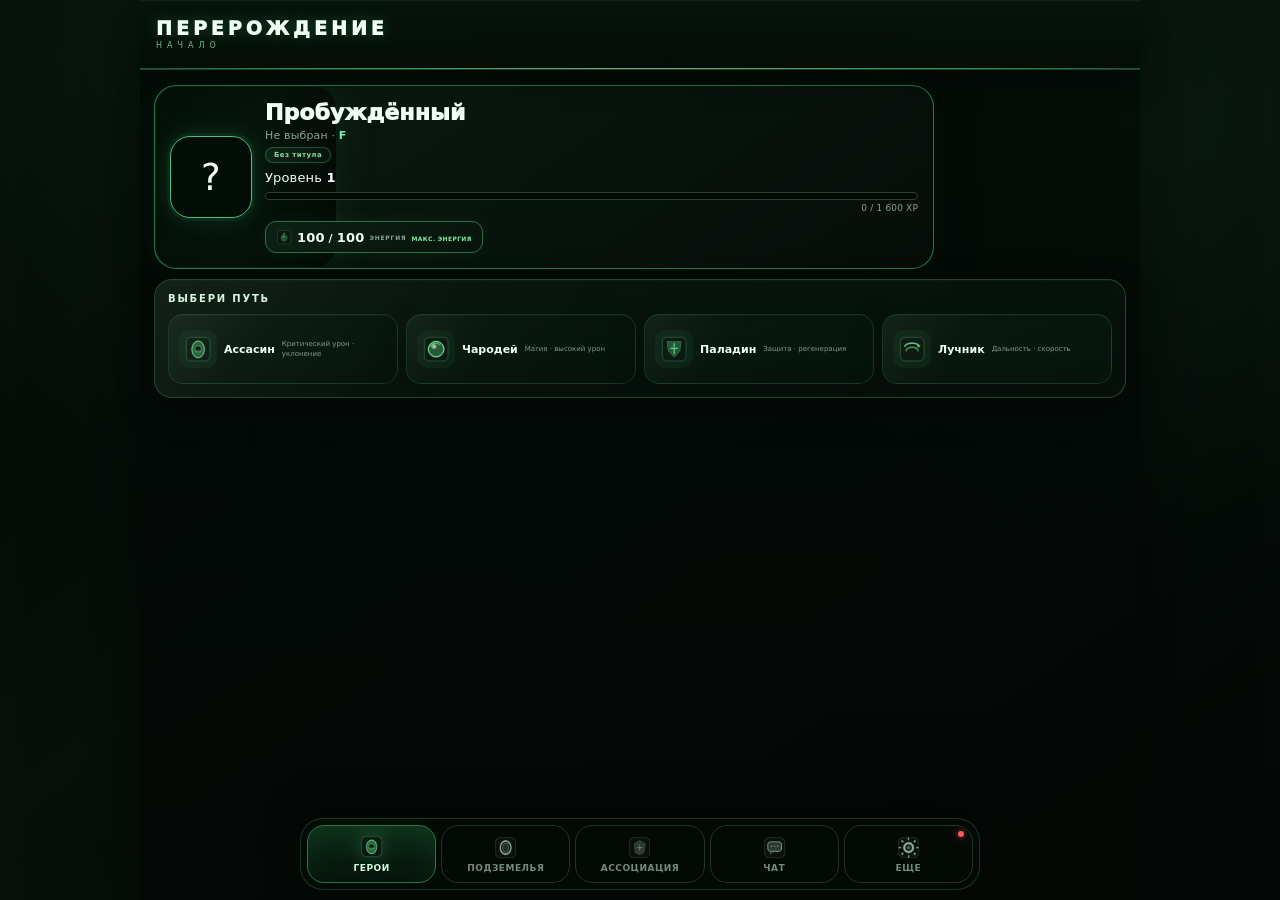
==== commit 01b1a484: "Add files via upload" ====
--- a/index.html
+++ b/index.html
@@ -28,7 +28,7 @@
           <div class="level-line">Уровень <b id="level">1</b></div>
           <div class="xp"><div id="xpBar"></div></div>
           <div class="xp-text"><span id="xpText">0</span> / <span id="xpNeed">12000</span> XP</div>
-          <div class="resource-mini energy-mini"><img class="ui-icon resource-icon" src="img/icons/energy.png" alt=""><b><span id="heroEnergy">100</span> / <span id="heroEnergyMax">100</span></b><small>ЭНЕРГИЯ</small></div>
+          <div class="resource-mini energy-mini"><img class="ui-icon resource-icon" src="img/icons/energy.png" alt=""><b><span id="heroEnergy">100</span> / <span id="heroEnergyMax">100</span></b><small>ЭНЕРГИЯ</small><em id="heroEnergyTimer">МАКС. ЭНЕРГИЯ</em></div>
         </div>
       </div>
 
@@ -43,7 +43,7 @@
       </div>
 
       <div id="statsPanel" class="panel hidden">
-        <div class="section-title stat-head"><span>ХАРАКТЕРИСТИКИ</span></div>
+        <div class="section-title stat-head"><span>ХАРАКТЕРИСТИКИ</span><button type="button" class="skills-open-btn" onclick="openSkills()"><img src="img/icons/skill.png" alt=""> НАВЫКИ</button></div>
         <div class="derived-grid">
           <div><span><img class="stat-icon" src="img/icons/stat_attack.png" alt=""> АТАКА</span><b id="statAtk">0</b></div>
           <div><span><img class="stat-icon" src="img/icons/health.png" alt=""> HP</span><b id="statHp">0</b></div>
@@ -79,7 +79,7 @@
     </section>
 
     <section id="screen-dungeons" class="screen">
-      <div class="screen-heading"><span>ПОДЗЕМЕЛЬЯ</span><small><img class="stat-icon" src="img/icons/energy.png" alt=""> <b id="energy">100</b> / <b id="energyMax">100</b> · вход 5 энергии</small></div>
+      <div class="screen-heading"><span>ПОДЗЕМЕЛЬЯ</span><small><img class="stat-icon" src="img/icons/energy.png" alt=""> <b id="energy">100</b> / <b id="energyMax">100</b> · вход 5 энергии · <strong id="energyTimer">МАКС. ЭНЕРГИЯ</strong></small></div>
       <div id="dungeonRanks" class="dungeon-ranks"></div><div id="dungeonList" class="dungeon-list"></div>
     </section>
 
@@ -128,6 +128,8 @@
         <button class="more-card" onclick="openSubscreen('rating')"><img class="emoji-icon" src="img/icons/rating.png" alt=""><b>Рейтинг</b><small>Твоя боевая мощь и место</small></button>
         <button class="more-card" onclick="openSubscreen('achievements')"><img class="emoji-icon" src="img/icons/achievements.png" alt=""><b>Достижения</b><small>Награды и серия входов</small></button>
         <button class="more-card" onclick="openSubscreen('titles')"><img class="emoji-icon" src="img/icons/titles.png" alt=""><b>Титулы</b><small>Выбери свой статус</small></button>
+        <button class="more-card treasure-card" onclick="openSubscreen('chests')"><img class="emoji-icon" src="img/icons/chest.png" alt=""><b>Сундуки</b><small>Награды за подземелья</small></button>
+        <button class="more-card story-card" onclick="openSubscreen('storyQuests')"><img class="emoji-icon" src="img/icons/story_quests.png" alt=""><b>Сюжет</b><small>Главы и путь героя</small></button>
         <button class="more-card daily-card" onclick="openSubscreen('daily')"><img class="emoji-icon" src="img/icons/daily.png" alt=""><b>Сундук дня</b><small>Бесплатная награда каждый день</small></button>
         <button class="more-card" onclick="openSubscreen('shop')"><img class="emoji-icon" src="img/icons/shop.png" alt=""><b>Магазин</b><small>Валюта и Premium</small></button>
         <button class="more-card" onclick="openSubscreen('bazaar')"><img class="emoji-icon" src="img/icons/bazaar.png" alt=""><b>Базар</b><small>Продажа снаряжения и лута</small></button>
@@ -199,6 +201,7 @@
     <div id="itemDetailContent"></div>
   </div>
 </div>
+<div id="skillsOverlay" class="skills-overlay hidden" aria-hidden="true"></div>
 <div id="modal" class="modal hidden">
   <div class="modal-box">
     <div id="modalIcon">✦</div>
--- a/style.css
+++ b/style.css
@@ -779,7 +779,7 @@
 /* modal */
 .modal{background:rgba(0,4,2,.72)!important;backdrop-filter:blur(22px)!important;-webkit-backdrop-filter:blur(22px)!important}
 .modal-box{width:min(410px,calc(100% - 28px))!important;padding:20px!important;border-radius:24px!important;background:linear-gradient(145deg,rgba(12,35,21,.96),rgba(2,11,7,.97))!important;border-color:rgba(118,242,167,.25)!important;box-shadow:0 35px 100px rgba(0,0,0,.72),inset 0 0 45px rgba(100,230,145,.045)!important}
-.modal-box h2{font-size:17px!important;letter-spacing:.5px}.modal-box p{font-size:10px!important;line-height:1.55!important;color:#9db5a5!important}
+.modal-box h2{font-size:17px!important;letter-spacing:.5px}.modal-box p{font-size:10px!important;line-height:1.55!important;color:#9db5a5!important;white-space:pre-line}
 
 /* bottom navigation */
 .bottom-nav{height:72px!important;bottom:10px!important;border-radius:23px!important;padding:6px!important;background:linear-gradient(180deg,rgba(3,13,8,.91),rgba(1,7,4,.84))!important;border-color:rgba(118,242,167,.19)!important;box-shadow:0 22px 65px rgba(0,0,0,.48),inset 0 1px 0 rgba(255,255,255,.035)!important}
@@ -870,3 +870,159 @@
   .equipped-head-actions{gap:4px}.auto-equip-btn{height:26px;padding:0 7px;font-size:6px}.equipped-head-actions>span{font-size:6px}
   .stat-row{min-height:46px!important}.stat-mini-icon{width:13px;height:13px}
 }
+
+
+/* v49 — skills window + battle heal cooldown */
+.stat-head{display:flex;align-items:center;justify-content:space-between;gap:8px}
+.skills-open-btn{display:inline-flex;align-items:center;justify-content:center;gap:5px;height:29px;padding:0 9px;border:1px solid rgba(105,230,147,.28);border-radius:9px;background:linear-gradient(135deg,rgba(35,126,67,.25),rgba(9,36,19,.58));color:#c8f7d5;font:900 7px/1 inherit;letter-spacing:.55px;cursor:pointer;box-shadow:inset 0 0 15px rgba(80,230,130,.035);transition:.15s ease}
+.skills-open-btn img{width:15px;height:15px;object-fit:contain}.skills-open-btn:hover{border-color:rgba(105,230,147,.58);transform:translateY(-1px)}.skills-open-btn:active{transform:scale(.97)}
+.skills-overlay{position:fixed;inset:0;z-index:10050;display:grid;place-items:center;padding:18px;background:rgba(1,6,3,.70);backdrop-filter:blur(12px);-webkit-backdrop-filter:blur(12px)}
+.skills-overlay.hidden{display:none}
+.skills-window{width:min(560px,calc(100vw - 24px));max-height:min(720px,calc(100vh - 28px));overflow:auto;padding:14px;border:1px solid rgba(112,239,158,.22);border-radius:23px;background:linear-gradient(145deg,rgba(12,34,20,.98),rgba(2,10,6,.99));box-shadow:0 30px 90px rgba(0,0,0,.72),inset 0 0 40px rgba(80,230,140,.035);animation:skillsIn .16s ease-out}
+.skills-window-head{display:flex;align-items:center;justify-content:space-between;gap:10px;padding:3px 2px 12px;border-bottom:1px solid rgba(118,242,167,.10)}
+.skills-window-head>div{display:flex;flex-direction:column;min-width:0}.skills-window-head b{font-size:13px;letter-spacing:.55px;color:#dff9e6}.skills-window-head small{margin-top:4px;font-size:7px;color:#779484;letter-spacing:.35px}
+.skills-close{width:32px;height:32px;border:1px solid rgba(118,242,167,.14);border-radius:10px;background:rgba(255,255,255,.025);color:#a9c0b0;font-size:20px;line-height:1;cursor:pointer}
+.skills-list{display:grid;gap:7px;padding:11px 0}.skill-card{display:flex;align-items:center;gap:10px;width:100%;min-height:76px;padding:9px;border:1px solid rgba(105,190,130,.12);border-radius:15px;background:linear-gradient(135deg,rgba(15,40,24,.72),rgba(4,15,9,.75));color:#dcebe0;text-align:left;cursor:pointer;transition:.15s ease;-webkit-tap-highlight-color:transparent}
+.skill-card:hover{border-color:rgba(105,230,147,.32);transform:translateY(-1px)}.skill-card:active{transform:scale(.99)}.skill-card.selected{border-color:rgba(105,238,151,.46);background:linear-gradient(135deg,rgba(38,112,61,.28),rgba(6,24,13,.78));box-shadow:inset 3px 0 0 rgba(105,238,151,.78),inset 0 0 24px rgba(70,210,120,.05)}.skill-card.locked{opacity:.68;filter:saturate(.72)}.skill-card-icon{width:46px;height:46px;flex:0 0 46px;display:grid;place-items:center;border:1px solid rgba(105,230,147,.13);border-radius:13px;background:rgba(3,14,8,.72)}.skill-card-icon img{width:31px;height:31px;object-fit:contain;filter:drop-shadow(0 0 8px rgba(100,240,150,.22))}.skill-card-main{display:flex;flex-direction:column;min-width:0;flex:1}.skill-card-main b{font-size:10px;letter-spacing:.25px}.skill-card-main small{margin-top:4px;color:#79c593;font-size:7px;font-weight:800;letter-spacing:.25px}.skill-card-main em{margin-top:5px;color:#849d8c;font-size:7px;line-height:1.35;font-style:normal}.skill-card>strong{flex:0 0 auto;color:#70e39a;font-size:6.5px;letter-spacing:.35px}.skill-card.locked>strong{font-size:15px;color:#657a6c}
+.skills-window-foot{padding-top:9px;border-top:1px solid rgba(118,242,167,.08);color:#657c6d;font-size:6.5px;line-height:1.45;text-align:center}
+.action-btn.on-cooldown{opacity:.52;cursor:not-allowed;filter:saturate(.65)}
+@keyframes skillsIn{from{opacity:0;transform:translateY(8px) scale(.985)}to{opacity:1;transform:none}}
+@media(max-width:520px){.skills-overlay{padding:10px}.skills-window{width:calc(100vw - 18px);max-height:calc(100vh - 20px);padding:11px;border-radius:20px}.skills-window-head b{font-size:11px}.skill-card{min-height:71px;padding:8px}.skill-card-icon{width:42px;height:42px;flex-basis:42px}.skill-card-icon img{width:28px;height:28px}.skill-card-main b{font-size:9px}.skill-card-main small{font-size:6.5px}.skill-card-main em{font-size:6.5px}.skills-open-btn{height:27px;padding:0 7px;font-size:6.5px}}
+
+/* v50 — сундуки, бонусы титулов и сюжетные квесты */
+.treasure-card{border-color:rgba(240,205,100,.22)!important;background:radial-gradient(circle at 85% 10%,rgba(240,205,100,.12),transparent 36%),linear-gradient(145deg,rgba(55,43,14,.34),rgba(5,13,9,.58))!important}
+.story-card{border-color:rgba(110,220,155,.2)!important;background:radial-gradient(circle at 85% 10%,rgba(100,220,145,.10),transparent 36%),linear-gradient(145deg,rgba(15,50,30,.32),rgba(5,13,9,.58))!important}
+.title-card-top{display:flex;align-items:center;gap:7px}.title-card-top>span{width:18px;color:var(--green);font-size:13px}.title-card small{display:block;margin-top:6px;color:#9bb3a4;font-size:8px;line-height:1.35}
+.title-card.selected small{color:#bdebc9}
+.chests-panel{display:flex;flex-direction:column;gap:10px;text-align:left}.chests-hero{display:flex;align-items:center;gap:12px;padding:13px;border:1px solid rgba(240,207,104,.2);border-radius:16px;background:radial-gradient(circle at 88% 20%,rgba(240,207,104,.12),transparent 34%),linear-gradient(145deg,rgba(42,36,13,.55),rgba(5,13,9,.55));box-shadow:0 10px 28px rgba(0,0,0,.18)}.chest-hero-img{width:64px;height:64px;object-fit:contain;filter:drop-shadow(0 8px 14px rgba(240,207,104,.16))}.chests-hero b{display:block;font-size:12px;letter-spacing:1px}.chests-hero small{display:block;color:var(--muted);font-size:8px;line-height:1.4;margin-top:4px}.chest-list{display:flex;flex-direction:column;gap:7px}.chest-card{display:flex;align-items:center;gap:9px;padding:10px;border-radius:14px;border:1px solid rgba(118,242,167,.12);background:linear-gradient(145deg,rgba(10,27,17,.7),rgba(3,12,8,.66));box-shadow:0 8px 22px rgba(0,0,0,.14)}.chest-img{width:43px;height:43px;object-fit:contain;flex:0 0 43px}.chest-info{flex:1;min-width:0}.chest-info b{display:block;font-size:9px}.chest-info small,.chest-info span{display:block;color:var(--muted);font-size:7px;margin-top:3px}.chest-info span{color:#8ea99a}.chest-card .primary-btn{width:auto;min-width:76px;padding:7px 8px;font-size:8px}.chest-card button:disabled{opacity:.35;filter:grayscale(.5)}.chest-rare{border-color:rgba(90,165,240,.2)}.chest-epic{border-color:rgba(185,110,255,.2)}.chest-legendary{border-color:rgba(245,200,80,.28)}.chest-mythic{border-color:rgba(255,90,115,.28)}
+.story-panel{display:flex;flex-direction:column;gap:10px;text-align:left}.story-hero{display:flex;align-items:flex-start;gap:12px;padding:15px;border:1px solid rgba(105,220,150,.2);border-radius:17px;background:radial-gradient(circle at 90% 5%,rgba(100,230,145,.11),transparent 35%),linear-gradient(145deg,rgba(13,42,26,.66),rgba(3,12,8,.66));box-shadow:0 10px 28px rgba(0,0,0,.18)}.story-hero>img,.story-complete img{width:52px;height:52px;object-fit:contain;filter:drop-shadow(0 7px 14px rgba(90,220,140,.15))}.story-hero small{font-size:7px;color:#8fbea1;letter-spacing:1.2px;font-weight:900}.story-hero h2{font-size:15px;margin:3px 0 5px}.story-hero p{font-size:8px;color:var(--muted);line-height:1.45;margin:0}.story-objective,.story-reward{padding:10px 11px;border-radius:12px;border:1px solid rgba(118,242,167,.1);background:rgba(255,255,255,.025)}.story-objective span,.story-reward span{display:block;color:#789283;font-size:7px;font-weight:900;letter-spacing:1px}.story-objective b,.story-reward b{display:block;font-size:9px;margin-top:4px}.story-objective em{display:inline-block;margin-top:6px;font-size:7px;font-style:normal;color:#8fa99a}.story-objective:has(em:not(:empty)){}.story-claim{width:100%;margin-top:1px}.story-timeline{display:flex;flex-direction:column;gap:4px;padding:5px 0}.story-step{display:flex;align-items:center;gap:9px;padding:7px 8px;border-radius:10px;color:#6e8376;opacity:.58}.story-step>span{width:24px;height:24px;display:grid;place-items:center;border-radius:50%;border:1px solid rgba(118,242,167,.1);font-size:8px;font-weight:900}.story-step b{display:block;font-size:8px}.story-step small{display:block;font-size:6px;margin-top:2px;color:#64786c}.story-step.active{opacity:1;background:rgba(60,160,90,.08);border:1px solid rgba(100,220,140,.14);color:#c7e8d0}.story-step.done{opacity:.9;color:#91d4a4}.story-step.done>span{background:rgba(70,190,110,.14);border-color:rgba(100,220,140,.3);color:#9be5af}.story-progress{text-align:center;color:#70877a;font-size:7px}.story-complete{text-align:center;padding:22px 10px;border:1px solid rgba(110,220,150,.16);border-radius:16px;background:rgba(50,150,80,.06)}.story-complete img{width:64px;height:64px}.story-complete h2{font-size:14px;margin:7px 0}.story-complete p{font-size:8px;color:var(--muted);line-height:1.45}
+@media(max-width:520px){.chest-card{padding:8px}.chest-info b{font-size:8px}.chest-info small,.chest-info span{font-size:6.5px}.chest-card .primary-btn{min-width:68px;font-size:7px}.story-hero{padding:12px}.story-hero>img{width:44px;height:44px}}
+
+/* v51 — баланс, энергия 30 секунд и XP */
+.energy-mini{position:relative}.energy-mini em{display:block;margin-top:3px;font-size:6px;font-style:normal;font-weight:900;letter-spacing:.35px;color:#78e7a0;text-shadow:0 0 8px rgba(90,230,140,.18)}
+.screen-heading small strong{color:#78e7a0;font-size:6px;letter-spacing:.25px;font-weight:900}
+@media(max-width:520px){.energy-mini em{font-size:5.5px}.screen-heading small strong{font-size:5.5px}}
+
+/* =========================================================
+   v53 VISUAL OVERHAUL — no gameplay/layout regressions
+   ========================================================= */
+:root{
+  --v53-glow:rgba(62,214,125,.22);
+  --v53-glow-strong:rgba(62,214,125,.42);
+  --v53-panel:rgba(8,18,12,.88);
+}
+html{background:#030705}
+body{
+  background:
+    radial-gradient(circle at 15% 0%,rgba(38,112,65,.18),transparent 34%),
+    radial-gradient(circle at 90% 15%,rgba(26,83,52,.16),transparent 30%),
+    linear-gradient(145deg,#030705 0%,#07100a 45%,#030705 100%);
+  background-attachment:fixed;
+}
+body:before,body:after{
+  content:"";position:fixed;pointer-events:none;z-index:-1;border-radius:50%;filter:blur(60px);opacity:.35;
+  animation:v53Float 10s ease-in-out infinite alternate;
+}
+body:before{width:180px;height:180px;left:-70px;top:18%;background:#168044}
+body:after{width:220px;height:220px;right:-100px;bottom:18%;background:#0b5c35;animation-delay:-4s}
+@keyframes v53Float{from{transform:translate3d(0,0,0) scale(1)}to{transform:translate3d(18px,-24px,0) scale(1.12)}}
+
+#app{background:linear-gradient(180deg,rgba(3,9,6,.72),rgba(3,8,5,.9));}
+.topbar{
+  position:relative;overflow:hidden;border-bottom:1px solid rgba(65,159,96,.34)!important;
+  background:linear-gradient(180deg,rgba(7,20,12,.96),rgba(5,13,9,.88))!important;
+  box-shadow:0 8px 30px rgba(0,0,0,.35),0 1px 0 rgba(90,230,140,.08) inset!important;
+}
+.topbar:after{
+  content:"";position:absolute;left:-20%;right:-20%;bottom:-1px;height:2px;
+  background:linear-gradient(90deg,transparent,#35d878,#a1ffbd,#35d878,transparent);
+  opacity:.65;animation:v53Scan 4s linear infinite;
+}
+@keyframes v53Scan{0%{transform:translateX(-35%)}100%{transform:translateX(35%)}}
+.game-title{letter-spacing:4px!important;text-shadow:0 0 16px rgba(71,225,126,.3)}
+.subtitle{letter-spacing:5px!important;color:#73b98b!important}
+
+.panel,.more-card,.dungeon,.rank-card,.chat-shell,.battlefield,.item-detail-box,.modal-box{
+  background:linear-gradient(145deg,rgba(12,27,18,.94),rgba(6,14,10,.92))!important;
+  border-color:rgba(53,105,72,.58)!important;
+  box-shadow:0 10px 30px rgba(0,0,0,.22),inset 0 1px 0 rgba(117,235,153,.035);
+}
+.panel{position:relative;overflow:hidden}
+.panel:before,.more-card:before,.dungeon:before{
+  content:"";position:absolute;inset:0;pointer-events:none;
+  background:linear-gradient(120deg,transparent 20%,rgba(114,235,154,.055) 45%,transparent 70%);
+  transform:translateX(-120%);transition:transform .65s ease;
+}
+.panel:hover:before,.more-card:hover:before,.dungeon:hover:before{transform:translateX(120%)}
+.hero-card{
+  border-color:rgba(62,196,111,.58)!important;
+  box-shadow:0 12px 42px rgba(0,0,0,.35),0 0 28px rgba(36,168,87,.08)!important;
+}
+.hero-card .avatar{border-color:#4abf79!important;box-shadow:0 0 0 3px rgba(60,207,117,.08),0 0 28px rgba(47,205,111,.18)!important;animation:v53Avatar 3.2s ease-in-out infinite}
+@keyframes v53Avatar{50%{box-shadow:0 0 0 5px rgba(60,207,117,.05),0 0 36px rgba(47,205,111,.28)}}
+
+.section-title,.screen-heading span{color:#d8f7e2!important;text-shadow:0 0 12px rgba(70,220,126,.12)}
+.screen-heading{position:relative}
+.screen-heading:after{content:"";display:block;width:42px;height:2px;margin-top:5px;background:linear-gradient(90deg,#38d878,transparent);border-radius:9px}
+
+.derived-grid>div,.stat-row,.dungeon-ranks>*{
+  transition:transform .18s ease,border-color .18s ease,box-shadow .18s ease,background .18s ease;
+}
+.derived-grid>div:hover,.stat-row:hover{transform:translateY(-2px);border-color:#347b4f!important;box-shadow:0 8px 20px rgba(0,0,0,.22)}
+
+.class-card,.more-card,.action-btn,.nav-btn,.primary-btn,.secondary-btn,.ghost-btn,.danger-btn,.skills-open-btn{
+  transition:transform .16s ease,filter .16s ease,border-color .16s ease,box-shadow .16s ease!important;
+}
+.class-card:hover,.more-card:hover,.action-btn:hover,.nav-btn:hover,.skills-open-btn:hover{transform:translateY(-2px);filter:brightness(1.08);box-shadow:0 8px 24px rgba(0,0,0,.25)}
+.class-card:active,.more-card:active,.action-btn:active,.nav-btn:active,.primary-btn:active{transform:scale(.97)!important}
+.primary-btn{box-shadow:0 0 18px rgba(39,200,102,.13)}
+.primary-btn:hover{box-shadow:0 0 25px rgba(39,200,102,.27)}
+
+.xp{background:#050b07!important;border-color:#244332!important;box-shadow:inset 0 1px 5px #000}
+.xp #xpBar{background:linear-gradient(90deg,#169447,#51e889,#a4ffc1)!important;box-shadow:0 0 12px rgba(81,232,137,.4);position:relative;overflow:hidden}
+.xp #xpBar:after{content:"";position:absolute;inset:0;background:linear-gradient(100deg,transparent,rgba(255,255,255,.28),transparent);animation:v53Bar 2.2s linear infinite}
+@keyframes v53Bar{from{transform:translateX(-100%)}to{transform:translateX(100%)}}
+
+.resource-mini{border-color:#2c6e46!important;background:linear-gradient(135deg,#0c2114,#08130c)!important;box-shadow:0 0 18px rgba(50,207,111,.08)}
+.resource-mini em{color:#7ee9a1!important}
+
+.dungeon-ranks{filter:drop-shadow(0 5px 15px rgba(0,0,0,.2))}
+.dungeon-ranks>*{border-radius:10px!important}
+.dungeon-ranks>*:hover{transform:translateY(-2px)}
+.dungeon button{box-shadow:0 5px 16px rgba(19,128,61,.15)}
+
+.battlefield{background:radial-gradient(circle at 50% 52%,rgba(27,91,51,.7),rgba(5,12,8,.96) 66%)!important;box-shadow:inset 0 0 50px rgba(44,188,93,.06),0 14px 32px rgba(0,0,0,.28)!important}
+.fighter-sprite{filter:drop-shadow(0 0 12px rgba(69,226,127,.13));animation:v53BattleFloat 2.8s ease-in-out infinite}
+.enemy-sprite{animation-delay:-1.4s}
+@keyframes v53BattleFloat{50%{transform:translateY(-4px)}}
+.hpbar,.manabar{box-shadow:inset 0 1px 4px rgba(0,0,0,.7)}
+.hpbar div{box-shadow:0 0 9px rgba(50,211,108,.35)}
+.battle-log{box-shadow:inset 0 0 25px rgba(28,100,53,.05)}
+
+.bottom-nav{box-shadow:0 -12px 35px rgba(0,0,0,.42),0 -1px 0 rgba(75,190,111,.06)!important;background:rgba(4,11,7,.94)!important}
+.nav-btn.active{box-shadow:0 0 18px rgba(42,190,91,.12),inset 0 0 14px rgba(42,190,91,.05)}
+.nav-btn.active .nav-icon{filter:drop-shadow(0 0 6px rgba(74,225,126,.35))}
+
+.modal{backdrop-filter:blur(8px);animation:v53Fade .16s ease}
+.modal-box{box-shadow:0 25px 80px rgba(0,0,0,.72),0 0 35px rgba(45,178,91,.1)!important;animation:v53Modal .22s cubic-bezier(.2,.8,.2,1)}
+@keyframes v53Fade{from{opacity:0}to{opacity:1}}
+@keyframes v53Modal{from{transform:translateY(12px) scale(.96);opacity:0}to{transform:none;opacity:1}}
+
+.skills-overlay,.item-detail-modal{backdrop-filter:blur(10px)!important}
+.skills-overlay .skill-card,.skill-card{transition:transform .18s ease,border-color .18s ease,box-shadow .18s ease!important}
+.skills-overlay .skill-card:hover,.skill-card:hover{transform:translateY(-3px);box-shadow:0 12px 28px rgba(0,0,0,.32),0 0 20px rgba(47,196,99,.08)}
+
+.notice-dot{box-shadow:0 0 0 3px rgba(239,80,91,.08),0 0 10px rgba(239,80,91,.45);animation:v53Pulse 1.7s ease-in-out infinite}
+@keyframes v53Pulse{50%{transform:scale(1.15);opacity:.65}}
+
+.treasure-card,.story-card,.daily-card{position:relative;overflow:hidden}
+.treasure-card:after,.story-card:after,.daily-card:after{content:"";position:absolute;top:-80%;left:-30%;width:20%;height:260%;background:rgba(255,255,255,.06);transform:rotate(25deg);animation:v53Shine 5s ease-in-out infinite;pointer-events:none}
+@keyframes v53Shine{0%,55%{left:-35%}75%,100%{left:125%}}
+
+@media(max-width:600px){
+  body:before,body:after{opacity:.2;filter:blur(48px)}
+  .panel,.more-card,.dungeon{box-shadow:0 7px 22px rgba(0,0,0,.2),inset 0 1px 0 rgba(117,235,153,.025)}
+  .hero-card .avatar{animation:none}
+  .fighter-sprite{animation:none}
+}
+@media(prefers-reduced-motion:reduce){*,*:before,*:after{animation-duration:.01ms!important;animation-iteration-count:1!important;scroll-behavior:auto!important;transition:none!important}}
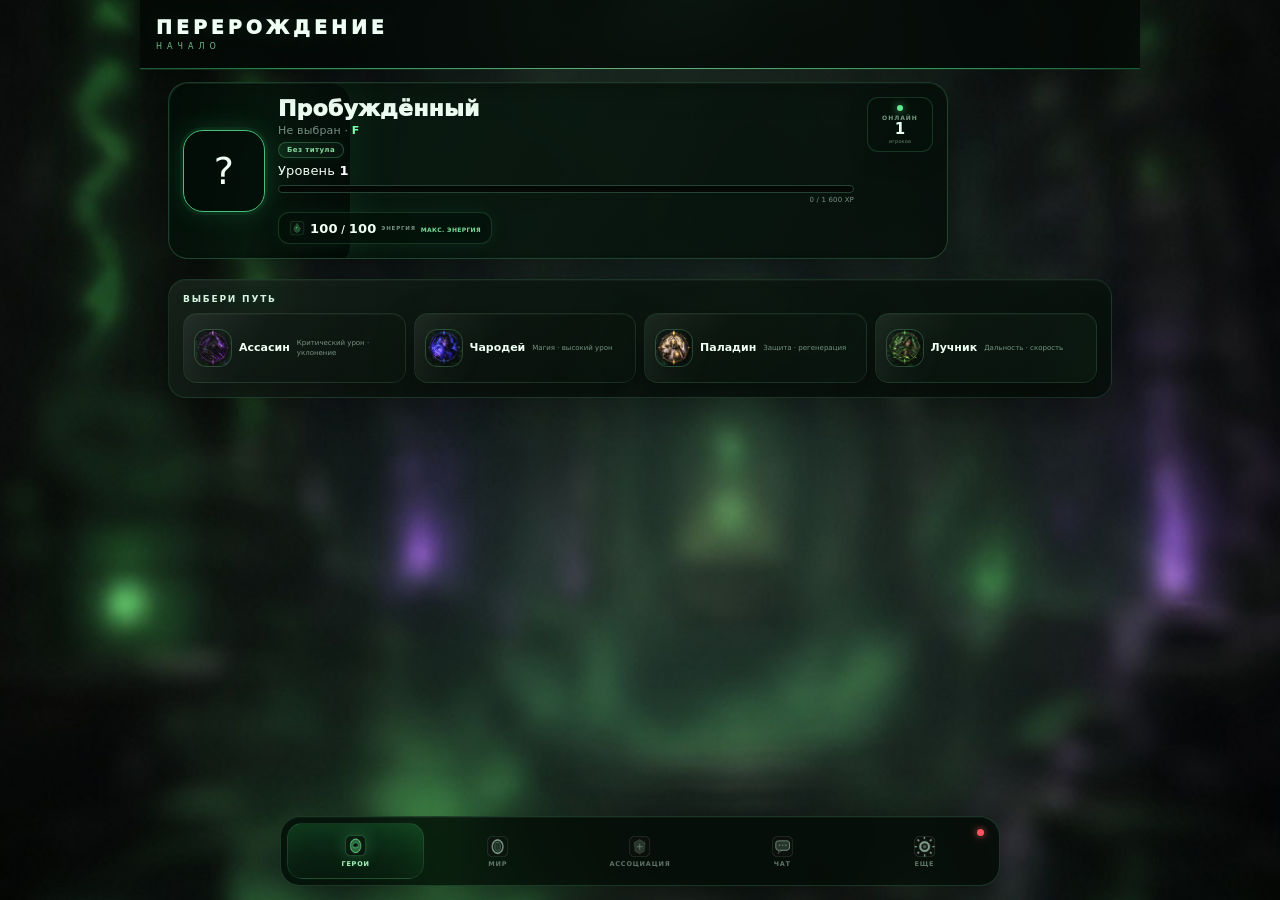
==== commit d019d7bf: "Add files via upload" ====
--- a/index.html
+++ b/index.html
@@ -30,6 +30,12 @@
           <div class="xp-text"><span id="xpText">0</span> / <span id="xpNeed">12000</span> XP</div>
           <div class="resource-mini energy-mini"><img class="ui-icon resource-icon" src="img/icons/energy.png" alt=""><b><span id="heroEnergy">100</span> / <span id="heroEnergyMax">100</span></b><small>ЭНЕРГИЯ</small><em id="heroEnergyTimer">МАКС. ЭНЕРГИЯ</em></div>
         </div>
+        <div class="hero-online" aria-label="Количество онлайн игроков">
+          <span class="online-dot"></span>
+          <small>ОНЛАЙН</small>
+          <b id="onlinePlayers">1</b>
+          <em>игроков</em>
+        </div>
       </div>
 
       <div id="classSelection" class="panel">
@@ -43,7 +49,7 @@
       </div>
 
       <div id="statsPanel" class="panel hidden">
-        <div class="section-title stat-head"><span>ХАРАКТЕРИСТИКИ</span><button type="button" class="skills-open-btn" onclick="openSkills()"><img src="img/icons/skill.png" alt=""> НАВЫКИ</button></div>
+        <div class="section-title stat-head"><span>ХАРАКТЕРИСТИКИ</span><button type="button" class="skills-open-btn notice-host" onclick="openSkills()"><i class="notice-dot inline-notice" id="notice-skills"></i><img src="img/icons/skill.png" alt=""> НАВЫКИ</button></div>
         <div class="derived-grid">
           <div><span><img class="stat-icon" src="img/icons/stat_attack.png" alt=""> АТАКА</span><b id="statAtk">0</b></div>
           <div><span><img class="stat-icon" src="img/icons/health.png" alt=""> HP</span><b id="statHp">0</b></div>
@@ -58,7 +64,7 @@
             <div class="section-title">ОСНОВНЫЕ <span id="allocationArrow">⌃</span></div>
             <small>Распредели очки персонажа</small>
           </div>
-          <div class="points-badge">ОЧКИ <b id="statPoints">0</b></div>
+          <div class="points-badge notice-host"> <i class="notice-dot inline-notice" id="notice-points"></i>ОЧКИ <b id="statPoints">0</b></div>
         </button>
         <div class="stat-list" id="flatStats"></div>
         <div class="alloc-title">БОЕВЫЕ %</div>
@@ -79,8 +85,15 @@
     </section>
 
     <section id="screen-dungeons" class="screen">
-      <div class="screen-heading"><span>ПОДЗЕМЕЛЬЯ</span><small><img class="stat-icon" src="img/icons/energy.png" alt=""> <b id="energy">100</b> / <b id="energyMax">100</b> · вход 5 энергии · <strong id="energyTimer">МАКС. ЭНЕРГИЯ</strong></small></div>
-      <div id="dungeonRanks" class="dungeon-ranks"></div><div id="dungeonList" class="dungeon-list"></div>
+      <div class="world-heading panel">
+        <div class="world-heading-main">
+          <div class="world-compass">✦</div>
+          <div><span>МИР</span><small>Исследуй территории, открывай локации и побеждай отряды врагов</small></div>
+        </div>
+        <div class="world-energy"><img class="stat-icon" src="img/icons/energy.png" alt=""><b id="energy">100</b>/<b id="energyMax">100</b><small id="energyTimer">МАКС. ЭНЕРГИЯ</small></div>
+      </div>
+      <div class="world-route"><span></span><b>КАРТА МИРА</b><small>Масштабируй двумя пальцами · 30 локаций · 10 прохождений</small><span></span></div>
+      <div id="dungeonRanks" class="world-map"></div>
     </section>
 
     <section id="screen-chat" class="screen">
@@ -180,14 +193,14 @@
       <div class="actions">
         <button id="attackBtn" class="action-btn attack"><img class="btn-emoji" src="img/icons/attack.png" alt=""><span>ОБЫЧНАЯ АТАКА</span></button>
         <button id="skillBtn" class="action-btn skill"><img class="btn-emoji" src="img/icons/skill.png" alt=""><span id="skillName">НАВЫК</span></button>
-        <button onclick="autoBattle()" class="secondary-btn"><img class="btn-inline-icon" src="img/icons/auto.png" alt=""> АВТО-БОЙ</button><button id="healBtn" class="action-btn heal"><img class="btn-emoji" src="img/icons/heal.png" alt=""><span>ЛЕЧЕНИЕ</span></button>
+        <button onclick="autoBattle()" class="secondary-btn"><img class="btn-inline-icon" src="img/icons/auto.png" alt=""> АВТО-БОЙ</button><button id="healBtn" class="action-btn heal"><img class="btn-emoji" src="img/icons/heal.png" alt=""><span>ЛЕЧЕНИЕ</span></button><div class="battle-potions"><button type="button" onclick="usePotion('attack')"><img src="img/icons/potion_attack.png" alt=""><span>АТК</span><b id="potionAttackCount">0</b></button><button type="button" onclick="usePotion('heal')"><img src="img/icons/potion_heal.png" alt=""><span>HP</span><b id="potionHealCount">0</b></button><button type="button" onclick="usePotion('mana')"><img src="img/icons/potion_mana.png" alt=""><span>МАНА</span><b id="potionManaCount">0</b></button></div>
       </div>
     </section>
   </main>
 
   <nav class="bottom-nav">
     <button data-screen="character" class="nav-btn active"><img class="nav-icon" src="img/icons/nav_hero.png" alt=""><span>ГЕРОЙ</span></button>
-    <button data-screen="dungeons" class="nav-btn"><img class="nav-icon" src="img/icons/nav_dungeons.png" alt=""><span>ПОДЗЕМЕЛЬЯ</span></button>
+    <button data-screen="dungeons" class="nav-btn"><img class="nav-icon" src="img/icons/nav_dungeons.png" alt=""><span>МИР</span></button>
     <button data-screen="association" class="nav-btn"><img class="nav-icon" src="img/icons/nav_assoc.png" alt=""><span>АССОЦИАЦИЯ</span></button>
     <button data-screen="chat" class="nav-btn"><img class="nav-icon" src="img/icons/nav_chat.png" alt=""><span>ЧАТ</span></button>
     <button data-screen="more" class="nav-btn"><i class="notice-dot nav-notice" id="notice-more"></i><img class="nav-icon" src="img/icons/nav_more.png" alt=""><span>ЕЩЁ</span></button>
@@ -202,6 +215,20 @@
   </div>
 </div>
 <div id="skillsOverlay" class="skills-overlay hidden" aria-hidden="true"></div>
+<div id="systemNotice" class="system-notice hidden" role="status" aria-live="polite">
+  <div class="system-notice-icon"><img src="img/icons/skill.png" alt=""></div>
+  <div class="system-notice-copy"><b id="systemNoticeTitle">НОВОЕ</b><span id="systemNoticeText">Появилось новое событие.</span></div>
+  <button id="systemNoticeAction" type="button">ОТКРЫТЬ</button>
+</div>
+<div id="levelUpToast" class="level-up-toast hidden" role="status" aria-live="assertive">
+  <div class="level-up-glow"></div>
+  <div class="level-up-icon"><img src="img/icons/skill.png" alt=""></div>
+  <div class="level-up-kicker">СИСТЕМА · ПОВЫШЕНИЕ УРОВНЯ</div>
+  <div class="level-up-title" id="levelUpTitle">УРОВЕНЬ 2</div>
+  <div class="level-up-reward" id="levelUpReward">+5 ОЧКОВ УЛУЧШЕНИЯ</div>
+  <div class="level-up-energy" id="levelUpEnergy">ЭНЕРГИЯ 100 / 100 — ВОССТАНОВЛЕНА</div>
+  <button type="button" class="level-up-action" onclick="openLevelUpPoints()">РАСПРЕДЕЛИТЬ ОЧКИ</button>
+</div>
 <div id="modal" class="modal hidden">
   <div class="modal-box">
     <div id="modalIcon">✦</div>
--- a/style.css
+++ b/style.css
@@ -265,7 +265,7 @@
 }
 html{background:#020504}
 html,body{background:radial-gradient(900px 500px at 50% -10%,rgba(25,91,54,.34),transparent 65%),radial-gradient(700px 500px at 100% 40%,rgba(13,72,54,.12),transparent 70%),#020504}
-body:before{content:"";position:fixed;inset:0;pointer-events:none;opacity:.22;background-image:linear-gradient(rgba(255,255,255,.018) 1px,transparent 1px),linear-gradient(90deg,rgba(255,255,255,.014) 1px,transparent 1px);background-size:36px 36px;mask-image:linear-gradient(to bottom,black,transparent 80%);z-index:-1}
+
 #app{max-width:1040px;background:linear-gradient(180deg,rgba(3,8,6,.38),rgba(3,8,6,.72));padding-bottom:92px}
 .topbar{height:68px;padding:10px 16px;border-bottom:1px solid rgba(122,224,156,.14);background:rgba(3,8,6,.66);backdrop-filter:blur(22px) saturate(130%);box-shadow:0 10px 35px rgba(0,0,0,.18)}
 .game-title{font-size:18px;letter-spacing:3px;text-shadow:0 0 22px rgba(92,240,145,.18)}
@@ -342,7 +342,7 @@
 .profile-avatar{width:78px;height:78px;display:grid;place-items:center;overflow:hidden;border-radius:18px;background:rgba(8,20,13,.8);border:1px solid rgba(110,237,153,.3);}
 .profile-avatar-img{width:78px;height:78px;}
 .player-profile{position:relative;overflow:hidden;border-radius:18px;background:rgba(5,18,10,.72);border:1px solid rgba(110,237,153,.22);box-shadow:inset 0 0 35px rgba(70,255,150,.06),0 12px 35px rgba(0,0,0,.24);backdrop-filter:blur(8px);-webkit-backdrop-filter:blur(8px)}
-.player-profile::before{content:"";position:absolute;inset:0;background-image:url('img/backgrounds/profile_bg.png');background-size:cover;background-position:center;background-repeat:no-repeat;opacity:.5;filter:blur(8px);transform:scale(1.035);pointer-events:none}.player-profile::after{content:"";position:absolute;inset:0;background:linear-gradient(rgba(3,18,9,.28),rgba(3,12,7,.56));pointer-events:none;z-index:0}
+.player-profile::before{content:"";position:absolute;inset:0;background-image:url("img/backgrounds/profile_bg.png");background-size:cover;background-position:center;background-repeat:no-repeat;opacity:.5;filter:blur(8px);transform:scale(1.035);pointer-events:none}.player-profile::after{content:"";position:absolute;inset:0;background:linear-gradient(rgba(3,18,9,.28),rgba(3,12,7,.56));pointer-events:none;z-index:0}
 .player-profile>*{position:relative;z-index:1}
 .rating-avatar{width:42px;height:42px;display:grid;place-items:center;overflow:hidden;border-radius:12px;}
 .rating-avatar-img{width:42px;height:42px;border-radius:10px;}
@@ -359,9 +359,9 @@
 
 /* Local background layer: works without external image hosts. */
 html,body{background:#020504}
-body::after{content:"";position:fixed;inset:-18px;z-index:0;pointer-events:none;background-image:url('img/backgrounds/game_bg.jpeg');background-size:cover;background-position:center center;background-repeat:no-repeat;filter:blur(12px);transform:scale(1.035);opacity:.5}
-body::before{z-index:0}
-@media(max-width:520px){body::after{filter:blur(10px);opacity:.5}}
+
+
+@media(max-width:520px){}
 #app{position:relative;z-index:1}
 
 /* =========================================================
@@ -388,7 +388,7 @@
 
 html{background:#020504}
 body{font-family:Inter,ui-sans-serif,system-ui,-apple-system,BlinkMacSystemFont,"Segoe UI",Arial,sans-serif;letter-spacing:.01em}
-body::after{filter:blur(12px) saturate(.9);opacity:.42}
+
 
 #app{
   max-width:980px;
@@ -919,12 +919,9 @@
     linear-gradient(145deg,#030705 0%,#07100a 45%,#030705 100%);
   background-attachment:fixed;
 }
-body:before,body:after{
-  content:"";position:fixed;pointer-events:none;z-index:-1;border-radius:50%;filter:blur(60px);opacity:.35;
-  animation:v53Float 10s ease-in-out infinite alternate;
-}
-body:before{width:180px;height:180px;left:-70px;top:18%;background:#168044}
-body:after{width:220px;height:220px;right:-100px;bottom:18%;background:#0b5c35;animation-delay:-4s}
+
+
+
 @keyframes v53Float{from{transform:translate3d(0,0,0) scale(1)}to{transform:translate3d(18px,-24px,0) scale(1.12)}}
 
 #app{background:linear-gradient(180deg,rgba(3,9,6,.72),rgba(3,8,5,.9));}
@@ -1020,9 +1017,1263 @@
 @keyframes v53Shine{0%,55%{left:-35%}75%,100%{left:125%}}
 
 @media(max-width:600px){
-  body:before,body:after{opacity:.2;filter:blur(48px)}
+  
   .panel,.more-card,.dungeon{box-shadow:0 7px 22px rgba(0,0,0,.2),inset 0 1px 0 rgba(117,235,153,.025)}
   .hero-card .avatar{animation:none}
   .fighter-sprite{animation:none}
 }
 @media(prefers-reduced-motion:reduce){*,*:before,*:after{animation-duration:.01ms!important;animation-iteration-count:1!important;scroll-behavior:auto!important;transition:none!important}}
+
+/* v54 — ARTIFACTS + POTIONS + PREMIUM VISUAL PASS */
+:root{--v54-green:#79f0a4;--v54-glow:rgba(84,255,154,.18);--v54-panel:rgba(7,20,13,.82)}
+body{background:#030806!important}
+
+@keyframes v54Aura{from{opacity:.65;transform:scale(1)}to{opacity:1;transform:scale(1.05)}}
+.panel,.more-card,.dungeon,.world-boss-card,.rank-card,.requirements,.chat-shell{border-color:rgba(121,240,164,.14)!important;background:linear-gradient(145deg,rgba(12,30,19,.88),rgba(5,13,9,.9))!important;box-shadow:0 12px 32px rgba(0,0,0,.2),inset 0 1px 0 rgba(255,255,255,.035)!important}
+.panel{backdrop-filter:blur(9px)}
+.more-card{transition:transform .22s ease,box-shadow .22s ease,border-color .22s ease;overflow:hidden}
+.more-card::after{content:"";position:absolute;inset:-70%;background:radial-gradient(circle,rgba(120,255,170,.11),transparent 55%);opacity:0;transition:.25s;pointer-events:none}
+.more-card:hover,.more-card:active{transform:translateY(-2px);border-color:rgba(121,240,164,.35)!important;box-shadow:0 10px 26px rgba(0,0,0,.28),0 0 22px rgba(80,255,150,.08)!important}
+.more-card:hover::after,.more-card:active::after{opacity:1}
+.equipped-grid{grid-template-columns:repeat(4,minmax(0,1fr))!important;gap:6px!important}
+.equipped-slot{min-width:0!important;padding:7px!important;border-radius:11px!important;position:relative;overflow:hidden}
+.equipped-slot .loot-info b{font-size:7px!important;white-space:nowrap;overflow:hidden;text-overflow:ellipsis}
+.equipped-slot .loot-info small{font-size:5.5px!important}
+.equipped-slot .loot-icon{width:34px!important;height:34px!important;flex:0 0 34px!important}
+.equipped-slot.empty{min-height:58px!important;justify-content:center}
+.equipped-slot.empty .equipped-empty-icon{font-size:20px!important;color:#557563}
+.equipped-slot.filled.rarity-mythic{box-shadow:0 0 14px rgba(255,88,130,.12)}
+.equipped-slot.filled:has(img[src*="artifact"]){border-color:rgba(121,240,164,.28)!important;background:linear-gradient(145deg,rgba(28,70,45,.42),rgba(7,20,13,.9))!important}
+.potion-strip{margin:7px 0 9px;padding:8px;border:1px solid rgba(121,240,164,.13);border-radius:12px;background:rgba(6,17,11,.72);box-shadow:inset 0 0 20px rgba(80,255,150,.025)}
+.potion-strip-head{display:flex;align-items:end;justify-content:space-between;margin-bottom:6px}.potion-strip-head b{font-size:8px;letter-spacing:1px}.potion-strip-head small{font-size:6px;color:#6f8979}
+.potion-list{display:grid;grid-template-columns:repeat(3,1fr);gap:5px}.potion-list button{display:grid;grid-template-columns:24px 1fr auto;grid-template-rows:1fr 1fr;align-items:center;gap:0 5px;min-width:0;padding:5px 7px;border:1px solid rgba(255,255,255,.07);border-radius:9px;background:rgba(255,255,255,.025);color:#dff0e4;text-align:left}.potion-list button img{width:24px;height:24px;grid-row:1/3}.potion-list button b{font-size:10px}.potion-list button span{font-size:5.5px;color:#7d9888;letter-spacing:.7px}
+.battle-potions{display:grid;grid-template-columns:repeat(3,1fr);gap:5px;width:100%;margin-top:2px}.battle-potions button{min-height:35px;border:1px solid rgba(121,240,164,.14);border-radius:9px;background:rgba(9,24,15,.85);color:#d9eee0;display:grid;grid-template-columns:22px 1fr auto;align-items:center;padding:4px 7px;font-size:7px}.battle-potions img{width:21px;height:21px}.battle-potions b{font-size:9px;color:#9cf4b8}.battle-potions span{font-size:6px;color:#8aa092}
+.detail-img[src*="artifact"]{filter:drop-shadow(0 0 16px rgba(90,255,165,.42));animation:artifactFloat 2.2s ease-in-out infinite alternate}
+@keyframes artifactFloat{to{transform:translateY(-4px) rotate(2deg);filter:drop-shadow(0 0 23px rgba(90,255,165,.65))}}
+.inventory-tile{transition:transform .16s ease,box-shadow .2s ease,border-color .2s ease}.inventory-tile:active{transform:scale(.97)}
+.chest-card,.story-step,.title-card{transition:transform .2s ease,box-shadow .2s ease}.chest-card:hover,.story-step:hover,.title-card:hover{transform:translateY(-2px);box-shadow:0 8px 20px rgba(0,0,0,.2)}
+.world-boss-card{position:relative;overflow:hidden}.world-boss-card::before{content:"";position:absolute;width:240px;height:240px;right:-100px;top:-100px;border-radius:50%;background:radial-gradient(circle,rgba(255,215,90,.14),transparent 65%);animation:v54BossPulse 2.8s ease-in-out infinite}.world-boss-icon{filter:drop-shadow(0 0 14px rgba(255,215,90,.35));animation:v54BossFloat 2s ease-in-out infinite alternate}@keyframes v54BossFloat{to{transform:translateY(-4px) scale(1.04)}}@keyframes v54BossPulse{50%{transform:scale(1.15);opacity:.7}}
+.screen-heading{position:relative}.screen-heading::after{content:"";position:absolute;left:0;bottom:-5px;width:45px;height:2px;border-radius:2px;background:linear-gradient(90deg,var(--v54-green),transparent);box-shadow:0 0 10px rgba(121,240,164,.5)}
+.bottom-nav{box-shadow:0 -12px 30px rgba(0,0,0,.4),inset 0 1px 0 rgba(121,240,164,.08)!important;background:rgba(3,10,6,.94)!important;backdrop-filter:blur(14px)}
+.nav-btn.active{color:#baffce!important;text-shadow:0 0 10px rgba(121,240,164,.3)}
+.nav-btn.active .nav-icon{filter:drop-shadow(0 0 8px rgba(121,240,164,.45));transform:translateY(-1px)}
+@media(max-width:520px){.equipped-grid{grid-template-columns:repeat(4,minmax(0,1fr))!important}.equipped-slot .loot-icon{width:28px!important;height:28px!important;flex-basis:28px!important}.equipped-slot{padding:5px!important}.equipped-slot .loot-info b{font-size:6px!important}.equipped-slot .loot-info small{font-size:5px!important}.equipped-open{font-size:12px!important}.potion-list button{padding:4px}.potion-list button img{width:22px;height:22px}.battle-potions button{padding:3px 5px}}
+
+/* v55 — TOTAL UI REDESIGN / COMPACT RPG HUD */
+:root{
+  --bg:#050807; --surface:#0a110d; --surface2:#0e1812; --surface3:#121f16;
+  --line:rgba(145,255,184,.13); --line2:rgba(115,245,157,.28);
+  --green:#7dffad; --green2:#2fe276; --text:#effff4; --muted:#779083;
+  --gold:#f4d66f; --blue:#74c9ff; --red:#ff6f78;
+  --radius:16px; --shadow:0 16px 38px rgba(0,0,0,.38);
+}
+html,body{background:#040706!important;color:var(--text)}
+body{font-family:Inter,ui-sans-serif,system-ui,-apple-system,BlinkMacSystemFont,"Segoe UI",Arial,sans-serif;overflow-x:hidden}
+
+
+#app{width:min(100%,1120px);min-height:100vh;margin:auto;padding-bottom:92px;background:linear-gradient(180deg,rgba(3,8,5,.36),rgba(3,8,5,.82));box-shadow:0 0 100px rgba(0,0,0,.42)}
+main{width:min(100%,980px);margin:auto;padding:12px 14px 18px}
+.topbar{height:76px;padding:12px max(16px,calc((100vw - 980px)/2 + 14px));position:sticky;top:0;z-index:80;background:rgba(4,9,6,.84)!important;border-bottom:1px solid rgba(126,255,172,.12)!important;box-shadow:0 12px 35px rgba(0,0,0,.32)!important;backdrop-filter:blur(24px) saturate(145%)}
+.game-title{font-size:20px;letter-spacing:4px;text-shadow:0 0 24px rgba(125,255,173,.14)}
+.subtitle{font-size:8px;letter-spacing:5px;margin-top:4px;color:#78c996}
+.screen{animation:v55Screen .22s cubic-bezier(.2,.75,.2,1);padding-bottom:12px}
+@keyframes v55Screen{from{opacity:0;transform:translateY(7px)}to{opacity:1;transform:none}}
+.screen-heading{height:44px;margin:0 0 12px;padding:0 4px;letter-spacing:2px;font-size:14px;border-bottom:1px solid rgba(126,255,172,.09);position:relative}
+.screen-heading:after{content:"";position:absolute;left:4px;bottom:-1px;width:54px;height:2px;background:linear-gradient(90deg,var(--green),transparent);box-shadow:0 0 14px rgba(125,255,173,.55)}
+.screen-heading small{font-size:8px;color:#6e8579}
+.panel,.dungeon,.more-card,.class-card,.shop-item,.world-boss-card,.rank-card,.requirements,.chat-shell,.subscreen-content{
+ background:linear-gradient(145deg,rgba(15,28,20,.84),rgba(6,12,9,.90))!important;
+ border:1px solid var(--line)!important;box-shadow:var(--shadow),inset 0 1px 0 rgba(255,255,255,.035)!important;
+ backdrop-filter:blur(16px) saturate(120%);-webkit-backdrop-filter:blur(16px) saturate(120%);
+}
+.panel{border-radius:var(--radius);padding:12px;margin-bottom:10px;overflow:hidden}
+.panel:before,.more-card:before,.dungeon:before,.class-card:before{content:"";position:absolute;inset:0;pointer-events:none;border-radius:inherit;background:linear-gradient(115deg,rgba(255,255,255,.035),transparent 35%,transparent 70%,rgba(125,255,173,.025));opacity:.8}
+.hero-card{min-height:138px;padding:14px!important;border-radius:20px!important;display:flex;gap:13px!important;align-items:center;background:linear-gradient(115deg,rgba(9,28,17,.88),rgba(5,13,9,.80))!important;border-color:rgba(125,255,173,.20)!important;box-shadow:0 20px 45px rgba(0,0,0,.34),inset 0 1px 0 rgba(255,255,255,.05)!important}
+.hero-card:after{background:linear-gradient(105deg,rgba(2,10,6,.68),rgba(3,12,8,.35) 52%,rgba(2,7,5,.78))!important}
+.avatar{width:76px;height:76px;flex-basis:76px;border-radius:22px;border:1px solid rgba(125,255,173,.38);background:rgba(4,14,8,.78);box-shadow:0 0 0 6px rgba(91,230,139,.035),0 0 32px rgba(62,231,124,.13),inset 0 0 25px rgba(92,245,145,.08);font-size:38px}
+.hero-info h2{font-size:20px;letter-spacing:.2px;margin-bottom:3px}.class-line{font-size:9px}.active-title{margin-top:4px}.level-line{font-size:10px;margin-top:5px}
+.xp{height:8px;margin-top:7px;border:1px solid rgba(123,240,159,.11);background:#07100a;box-shadow:inset 0 2px 5px rgba(0,0,0,.55)}
+.xp #xpBar{background:linear-gradient(90deg,#18a85a,#70f0a0,#c0ffd3)!important;box-shadow:0 0 12px rgba(88,239,139,.35)}
+.xp-text{font-size:7px;margin-top:3px}.resource-mini{margin-top:6px;padding:5px 8px;border-radius:9px;background:rgba(4,17,9,.72)!important;border-color:rgba(116,244,158,.17)!important}
+.resource-mini b{font-size:10px}.resource-mini small{font-size:5.5px}.resource-mini em{font-size:6px;color:#79db98!important}
+.section-title{font-size:9px;letter-spacing:1.8px;color:#86a694;margin-bottom:8px}
+.classes{gap:8px}.class-card{position:relative;min-height:72px;padding:10px;border-radius:14px!important;transition:transform .18s,border-color .18s,box-shadow .18s;overflow:hidden}.class-card:hover{transform:translateY(-2px);border-color:var(--line2)!important;box-shadow:0 14px 30px rgba(0,0,0,.3),0 0 20px rgba(62,220,119,.07)!important}.class-card:active{transform:scale(.985)}
+.class-card .emoji-icon{width:42px;height:42px;flex-basis:42px;border-radius:13px;background:rgba(71,215,119,.07);padding:5px}.class-card b{font-size:11px}.class-card small{font-size:7px;color:#789083}
+.stat-head{padding-bottom:3px}.skills-open-btn{height:30px!important;padding:5px 10px!important;border-radius:10px!important;background:linear-gradient(180deg,rgba(35,99,57,.48),rgba(11,31,18,.72))!important;border:1px solid rgba(117,241,157,.2)!important;color:#aaf9c2!important;font-size:8px!important;box-shadow:0 5px 15px rgba(0,0,0,.2)!important}
+.derived-grid{gap:7px}.derived-grid>div{padding:9px;border-radius:11px;background:rgba(3,11,7,.62);border-color:rgba(116,226,147,.10)}.derived-grid span{font-size:6px}.derived-grid b{font-size:13px;color:#eefcf2}
+.stat-row{border-radius:11px;background:rgba(5,14,9,.68);border-color:rgba(116,226,147,.10);min-height:40px}.stat-plus{border-radius:9px}
+.currency-panel{padding:10px}.hero-currency,.more-currency{border-radius:11px;background:rgba(5,15,9,.66);border-color:rgba(116,226,147,.10);padding:8px}
+/* compact cards / menus */
+.more-currencies{gap:7px;margin-bottom:9px}.more-grid{grid-template-columns:repeat(2,minmax(0,1fr));gap:8px}.more-card{position:relative;min-height:92px;padding:11px;border-radius:15px!important;justify-content:center;overflow:hidden;transition:transform .18s,border-color .18s,box-shadow .18s}.more-card .emoji-icon{width:34px;height:34px;margin-bottom:2px;padding:4px}.more-card b{font-size:10px;letter-spacing:.3px}.more-card small{font-size:6.5px;line-height:1.35;color:#789083}.more-card:hover{transform:translateY(-2px);border-color:rgba(125,255,173,.27)!important;box-shadow:0 16px 34px rgba(0,0,0,.34),0 0 24px rgba(73,224,126,.06)!important}.more-card:active{transform:scale(.985)}
+.more-card.featured-card{grid-column:1/-1;min-height:106px;background:radial-gradient(circle at 82% 20%,rgba(244,214,111,.09),transparent 34%),linear-gradient(145deg,rgba(26,42,24,.88),rgba(7,13,9,.94))!important;border-color:rgba(235,202,91,.17)!important}.treasure-card{background:linear-gradient(145deg,rgba(38,31,12,.68),rgba(8,14,10,.92))!important}.story-card{background:linear-gradient(145deg,rgba(24,27,52,.36),rgba(7,13,9,.92))!important}.daily-card{background:linear-gradient(145deg,rgba(29,38,18,.56),rgba(7,13,9,.92))!important}
+/* dungeons */
+.dungeon-ranks{gap:6px;padding:2px 0 8px}.dungeon-rank-tab{flex:0 0 44px;min-height:34px;border-radius:10px;background:rgba(6,15,10,.82);border-color:rgba(115,225,147,.11);transition:.16s}.dungeon-rank-tab.active{background:linear-gradient(180deg,rgba(38,136,76,.35),rgba(10,36,20,.75));border-color:rgba(113,242,157,.38);box-shadow:0 0 18px rgba(73,227,127,.08)}
+.dungeon-list{gap:8px}.dungeon{position:relative;padding:10px;border-radius:15px!important;transition:.18s}.dungeon-row{gap:10px}.dungeon-icon-emoji{width:46px;height:46px;flex-basis:46px;border-radius:13px;background:rgba(35,107,59,.16);border-color:rgba(113,235,151,.12)}.dungeon-info h3{font-size:11px}.dungeon-info p{font-size:7px}.dungeon-rank{font-size:8px}.dungeon button{min-height:34px;margin-top:8px;border-radius:10px;background:linear-gradient(100deg,#14733c,#2edb77)!important;border-color:rgba(125,255,173,.28)!important;box-shadow:0 8px 20px rgba(32,188,96,.13);font-size:8px}
+/* inner pages */
+.subscreen-header{margin:1px 2px 10px;gap:8px}.sub-back,.back-btn{min-height:34px;padding:7px 11px;border-radius:10px;background:rgba(7,17,11,.82)!important;border:1px solid rgba(116,229,149,.14)!important;color:#a6c2af;font-size:8px}.subscreen-header span,.battle-header{font-size:12px;letter-spacing:1.8px}.subscreen-content{border-radius:18px!important;padding:14px;min-height:210px}
+.primary-btn,.secondary-btn,.danger-btn,.ghost-btn{min-height:38px;border-radius:11px!important;font-size:8.5px;box-shadow:0 8px 20px rgba(0,0,0,.18)}.primary-btn{background:linear-gradient(105deg,#126d39,#2bd273 62%,#70f0a0)!important;border-color:rgba(135,255,179,.40)!important;color:#041008!important}.secondary-btn{background:rgba(16,38,24,.82)!important}.ghost-btn{background:rgba(6,14,9,.75)!important}
+/* battle: compact, thumb-friendly */
+.battle-header{height:38px}.battlefield{grid-template-columns:minmax(0,1fr) 34px minmax(0,1fr);min-height:205px;padding:12px;border-radius:18px!important;background:radial-gradient(circle at 50% 50%,rgba(34,108,59,.42),rgba(3,11,7,.96) 68%)!important;border:1px solid rgba(117,238,157,.12);box-shadow:inset 0 0 50px rgba(71,224,124,.045),0 16px 36px rgba(0,0,0,.34)!important}.fighter-sprite{width:72px;height:72px;margin:7px auto;font-size:40px}.fighter-label{font-size:7px}.hpbar,.manabar{height:7px}.hptext{font-size:7px}.battle-log{height:88px;margin:8px 0;border-radius:12px;background:rgba(2,8,5,.74);border-color:rgba(116,226,147,.09);padding:8px;font-size:7.5px}.actions{display:grid;grid-template-columns:repeat(4,minmax(0,1fr));gap:7px}.action-btn{min-height:62px;padding:7px 4px;border-radius:13px!important;background:linear-gradient(145deg,rgba(15,34,22,.95),rgba(7,15,10,.98));border-color:rgba(116,226,147,.13);box-shadow:0 8px 20px rgba(0,0,0,.22);font-size:18px}.action-btn span:not(.btn-emoji){font-size:7px}.action-btn.attack{border-color:rgba(255,106,115,.25);background:linear-gradient(145deg,rgba(71,26,30,.72),rgba(18,10,12,.95))}.action-btn.skill{border-color:rgba(143,104,255,.28);background:linear-gradient(145deg,rgba(49,34,88,.65),rgba(14,10,26,.96))}.action-btn.heal{border-color:rgba(74,221,128,.25)}
+/* equipment */
+.equipped-panel{padding:10px}.equipped-grid{grid-template-columns:repeat(4,minmax(0,1fr))!important;gap:7px!important}.equipped-slot{min-width:0;min-height:76px;padding:8px!important;border-radius:13px!important;display:flex;flex-direction:column!important;align-items:center!important;justify-content:center!important;text-align:center;background:rgba(5,14,9,.72)!important;border-color:rgba(116,226,147,.11)!important;gap:4px!important}.equipped-slot .loot-icon{width:38px!important;height:38px!important;flex-basis:38px!important}.equipped-slot .loot-info{width:100%}.equipped-slot .loot-info b{font-size:7px!important}.equipped-slot .loot-info small{font-size:5.5px!important}.equipped-actions{width:100%;justify-content:center}.equipped-actions .item-action{min-width:0!important;font-size:6px}
+.inventory-bulk,.inventory-head{border-radius:13px!important;background:rgba(5,14,9,.68)!important;border-color:rgba(116,226,147,.11)!important}
+/* boss / rewards */
+.world-boss-card{max-width:820px;margin:auto;border-radius:20px!important;padding:16px!important;background:radial-gradient(circle at 50% 0,rgba(219,176,50,.13),transparent 36%),linear-gradient(145deg,rgba(27,30,15,.90),rgba(7,12,9,.96))!important}.world-boss-icon{font-size:46px}.world-boss-card h2{font-size:17px;letter-spacing:2px}.world-boss-card p{font-size:8px}.world-boss-hp{border-radius:11px;background:rgba(9,12,8,.75);border-color:rgba(236,206,100,.18)}.world-boss-rewards{border-radius:11px;background:rgba(11,15,9,.72);border-color:rgba(236,206,100,.12)}.world-boss-history{border-radius:10px;background:rgba(5,14,9,.68);border-color:rgba(116,226,147,.09)}
+/* modal / overlays */
+.modal,.skills-overlay,.item-detail-modal{background:rgba(1,5,3,.74)!important;backdrop-filter:blur(18px)!important}.modal-box{width:min(440px,calc(100vw - 28px));border-radius:20px!important;background:linear-gradient(145deg,rgba(17,34,23,.96),rgba(5,11,8,.98))!important;border-color:rgba(126,247,169,.22)!important;box-shadow:0 30px 90px rgba(0,0,0,.68),0 0 40px rgba(60,220,119,.07)!important}.modal-box h2{font-size:17px}.modal-box p{font-size:9px}
+/* bottom nav — floating command bar */
+.bottom-nav{position:fixed!important;left:50%!important;bottom:max(10px,env(safe-area-inset-bottom))!important;transform:translateX(-50%)!important;width:min(720px,calc(100% - 18px))!important;height:70px!important;padding:6px!important;display:grid!important;grid-template-columns:repeat(5,minmax(0,1fr))!important;gap:5px!important;border:1px solid rgba(126,247,169,.17)!important;border-radius:20px!important;background:rgba(4,11,7,.84)!important;backdrop-filter:blur(22px) saturate(145%)!important;box-shadow:0 18px 55px rgba(0,0,0,.56),inset 0 1px 0 rgba(255,255,255,.04)!important;z-index:100!important}.nav-btn{height:56px!important;min-height:0!important;border:1px solid transparent!important;border-radius:15px!important;background:transparent!important;color:#607568!important;padding:5px 2px!important;gap:3px!important}.nav-btn .nav-icon{width:23px;height:23px;font-size:0;opacity:.75;transition:.18s}.nav-btn span{font-size:6.5px;letter-spacing:.8px}.nav-btn.active{background:linear-gradient(180deg,rgba(45,184,95,.20),rgba(20,69,38,.07))!important;border-color:rgba(111,239,155,.14)!important;color:#aef8c3!important;box-shadow:inset 0 0 18px rgba(78,226,124,.05),0 0 18px rgba(55,220,112,.04)}.nav-btn.active .nav-icon{opacity:1;filter:drop-shadow(0 0 7px rgba(125,255,173,.45))}
+.notice-dot{width:7px!important;height:7px!important;box-shadow:0 0 0 3px rgba(255,90,98,.07),0 0 10px rgba(255,90,98,.6)!important}
+/* responsive */
+@media(max-width:560px){
+ main{padding:9px 10px 16px}.topbar{height:68px;padding-inline:14px}.game-title{font-size:18px;letter-spacing:3.5px}
+ .hero-card{min-height:126px;padding:12px!important}.avatar{width:66px;height:66px;flex-basis:66px;border-radius:19px}.hero-info h2{font-size:18px}.classes{gap:7px}.class-card{min-height:67px;padding:8px}.class-card .emoji-icon{width:36px;height:36px;flex-basis:36px}.class-card b{font-size:10px}.class-card small{font-size:6.5px}
+ .more-grid{gap:7px}.more-card{min-height:86px;padding:9px}.more-card.featured-card{min-height:98px}.more-card .emoji-icon{width:31px;height:31px}.more-card b{font-size:9px}.more-card small{font-size:6px}
+ .battlefield{min-height:190px}.fighter-sprite{width:62px;height:62px}.actions{grid-template-columns:repeat(2,minmax(0,1fr));gap:7px}.action-btn{min-height:56px}.equipped-grid{gap:5px!important}.equipped-slot{min-height:70px;padding:6px!important}.equipped-slot .loot-icon{width:31px!important;height:31px!important;flex-basis:31px!important}.equipped-slot .loot-info b{font-size:6px!important}.equipped-slot .loot-info small{font-size:4.8px!important}
+ .bottom-nav{width:calc(100% - 14px)!important;height:64px!important;bottom:max(7px,env(safe-area-inset-bottom))!important;border-radius:18px!important}.nav-btn{height:50px!important;border-radius:13px!important}.nav-btn .nav-icon{width:20px;height:20px}.nav-btn span{font-size:5.8px}
+}
+@media(min-width:561px){
+ #screen-character.active{display:grid;grid-template-columns:1.25fr .75fr;gap:10px;align-items:start}.hero-card,#classSelection{grid-column:1/-1}.hero-card{min-height:145px}.more-grid{grid-template-columns:repeat(3,minmax(0,1fr))}.more-card.featured-card{grid-column:span 2}.battlefield{min-height:235px}.actions{max-width:760px;margin-inline:auto}.bottom-nav{bottom:14px!important}
+}
+@media(min-width:900px){main{padding-inline:18px}.more-grid{grid-template-columns:repeat(4,minmax(0,1fr))}.more-card.featured-card{grid-column:span 2}.hero-card{min-height:155px}.panel{padding:14px}.dungeon-list{display:grid;grid-template-columns:1fr 1fr;gap:9px}.dungeon{min-width:0}}
+@media(max-width:360px){.game-title{font-size:16px;letter-spacing:3px}.hero-card{gap:9px}.avatar{width:58px;height:58px;flex-basis:58px}.hero-info h2{font-size:16px}.more-card small{display:none}.more-card{min-height:72px}.nav-btn span{font-size:5px}.nav-btn .nav-icon{width:18px;height:18px}.bottom-nav{height:60px!important}}
+@media(prefers-reduced-motion:reduce){.screen,.more-card,.class-card,.dungeon,.action-btn{transition:none!important}}
+
+/* v56 — cinematic backgrounds + battle animation layer */
+html,body{background:#020806}
+body{position:relative;isolation:isolate}
+
+
+#app{background:rgba(2,9,6,.16);box-shadow:0 0 100px rgba(0,0,0,.45)}
+.topbar{background:rgba(3,11,7,.74);border-bottom-color:rgba(82,205,125,.16);box-shadow:0 10px 35px rgba(0,0,0,.18)}
+.panel,.dungeon,.more-card,.class-card,.shop-item{background:linear-gradient(145deg,rgba(9,25,16,.70),rgba(3,12,8,.64));border-color:rgba(93,207,130,.13);box-shadow:0 14px 34px rgba(0,0,0,.28),inset 0 1px 0 rgba(154,255,190,.025)}
+
+#screen-battle{position:relative}
+#screen-battle::before{content:"";position:absolute;left:-12px;right:-12px;top:34px;height:calc(100% - 34px);z-index:-1;border-radius:22px;background:center/cover no-repeat;filter:blur(10px) saturate(.82);opacity:.58;transform:scale(1.025);pointer-events:none}
+#screen-battle::after{content:"";position:absolute;left:-12px;right:-12px;top:34px;height:calc(100% - 34px);z-index:-1;border-radius:22px;background:linear-gradient(180deg,rgba(2,11,7,.20),rgba(1,7,4,.76) 70%,rgba(0,4,2,.94));pointer-events:none}
+#screen-battle[data-battle-type="worldboss"]::before{background-image:url("img/backgrounds/battle_worldboss.jpg")}
+#screen-battle[data-battle-type="dungeon"]::before,#screen-battle[data-battle-type="boss"]::before{background-image:url("img/backgrounds/battle_dungeon.jpg")}
+#screen-battle[data-battle-type="farm"]::before{background-image:url("img/backgrounds/battle_farm.jpg")}
+#screen-battle[data-battle-type="arena"]::before{background-image:url("img/backgrounds/battle_arena.jpg")}
+.battlefield{background:linear-gradient(180deg,rgba(3,14,8,.28),rgba(1,7,4,.55))!important;border-color:rgba(112,239,151,.20)!important;box-shadow:inset 0 0 70px rgba(55,218,111,.10),0 18px 45px rgba(0,0,0,.34)!important;backdrop-filter:blur(4px)!important}
+.fighter-sprite{position:relative;filter:drop-shadow(0 10px 16px rgba(0,0,0,.42));transition:filter .18s,transform .18s}
+.fighter-sprite::after{content:"";position:absolute;inset:5%;border-radius:50%;background:radial-gradient(circle,rgba(111,255,157,.16),transparent 68%);z-index:-1;pointer-events:none}
+.enemy-sprite::after{background:radial-gradient(circle,rgba(255,80,88,.18),transparent 68%)}
+.fx-attack{animation:combatAttack .42s cubic-bezier(.2,.8,.2,1)}
+.fx-hit{animation:combatHit .42s cubic-bezier(.2,.8,.2,1)}
+.fx-heal{animation:combatHeal .52s ease-out}
+.fx-skill{animation:combatSkill .52s ease-out}
+@keyframes combatAttack{0%{transform:translateX(0) scale(1)}28%{transform:translateX(7px) scale(1.08);filter:drop-shadow(0 0 14px rgba(101,231,154,.7))}55%{transform:translateX(-3px) scale(.98)}100%{transform:none}}
+@keyframes combatHit{0%{transform:none}20%{transform:translateX(-7px) scale(.96);filter:brightness(1.6) drop-shadow(0 0 12px rgba(255,83,92,.75))}42%{transform:translateX(7px)}64%{transform:translateX(-4px)}100%{transform:none}}
+@keyframes combatHeal{0%{transform:scale(.96);filter:brightness(1)}45%{transform:scale(1.10);filter:brightness(1.35) drop-shadow(0 0 18px rgba(91,255,143,.9))}100%{transform:scale(1);filter:brightness(1)}}
+@keyframes combatSkill{0%{transform:scale(.9);filter:brightness(1)}35%{transform:scale(1.13) rotate(-2deg);filter:brightness(1.55) drop-shadow(0 0 22px rgba(151,108,255,.95))}70%{transform:scale(1.03) rotate(2deg)}100%{transform:none}}
+.battlefield .hpbar div,.battlefield .manabar div{transition:width .34s cubic-bezier(.22,.8,.22,1)}
+.battle-log>div{animation:logIn .2s ease-out}
+@keyframes logIn{from{opacity:0;transform:translateY(4px)}to{opacity:1;transform:none}}
+.action-btn,.battle-potions button{transition:transform .16s ease,box-shadow .16s ease,border-color .16s ease,filter .16s ease}
+.action-btn:hover,.battle-potions button:hover{transform:translateY(-2px);box-shadow:0 10px 24px rgba(0,0,0,.28)}
+.action-btn.attack:active{box-shadow:0 0 24px rgba(255,75,84,.24)}
+.action-btn.skill:active{box-shadow:0 0 24px rgba(142,96,255,.28)}
+.action-btn.heal:active{box-shadow:0 0 24px rgba(73,226,126,.24)}
+
+@media(max-width:520px){
+  
+  #screen-battle::before{filter:blur(8px) saturate(.78);opacity:.52}
+  .battlefield{min-height:210px!important}
+  .fighter-sprite{width:62px!important;height:62px!important}
+}
+@media(min-width:700px){
+  
+  #screen-battle::before{filter:blur(12px) saturate(.88);opacity:.62}
+}
+@media(prefers-reduced-motion:reduce){*,*::before,*::after{animation-duration:.001ms!important;animation-iteration-count:1!important;transition-duration:.001ms!important}}
+
+/* ===== v57 DUNGEON + ASSOCIATION POLISH ===== */
+:root{
+  --ui-bg:#07110d;
+  --ui-panel:#0a1813;
+  --ui-panel-2:#0d2119;
+  --ui-line:rgba(84,255,161,.18);
+  --ui-line-strong:rgba(84,255,161,.38);
+  --ui-text:#e7f7ee;
+  --ui-muted:#7f9a8c;
+  --ui-green:#39e887;
+  --ui-green-2:#a1ffc5;
+  --ui-gold:#e9c76a;
+}
+
+/* Dungeon header becomes a compact control bar instead of a plain title. */
+#screen-dungeons .screen-heading{
+  position:relative;
+  display:flex;
+  align-items:flex-end;
+  justify-content:space-between;
+  gap:14px;
+  min-height:74px;
+  padding:10px 2px 14px;
+  border-bottom:1px solid var(--ui-line);
+}
+#screen-dungeons .screen-heading:before{
+  content:"EXPEDITION // ACTIVE REGION";
+  position:absolute;
+  left:0; top:0;
+  font-size:8px;
+  letter-spacing:2.4px;
+  color:rgba(161,255,197,.48);
+  font-weight:800;
+}
+#screen-dungeons .screen-heading > span{
+  margin-top:15px;
+  letter-spacing:4px;
+  text-shadow:0 0 22px rgba(57,232,135,.18);
+}
+#screen-dungeons .screen-heading > small{
+  margin-top:15px;
+  padding:9px 11px;
+  border:1px solid var(--ui-line);
+  border-radius:12px;
+  background:linear-gradient(135deg,rgba(14,43,29,.92),rgba(5,18,12,.92));
+  box-shadow:inset 0 1px rgba(255,255,255,.04),0 8px 25px rgba(0,0,0,.18);
+  white-space:nowrap;
+}
+
+.dungeon-ranks{
+  display:grid !important;
+  grid-template-columns:repeat(9,minmax(48px,1fr));
+  gap:7px !important;
+  padding:12px 0 10px !important;
+  overflow-x:auto;
+  scrollbar-width:none;
+}
+.dungeon-ranks::-webkit-scrollbar{display:none}
+.dungeon-rank-tab{
+  position:relative;
+  min-height:44px;
+  border:1px solid rgba(80,240,150,.13) !important;
+  border-radius:13px !important;
+  background:linear-gradient(180deg,rgba(13,30,22,.94),rgba(5,16,11,.96)) !important;
+  color:#769184 !important;
+  font-weight:900;
+  letter-spacing:1px;
+  box-shadow:inset 0 1px rgba(255,255,255,.025);
+  transition:transform .18s ease,border-color .18s ease,background .18s ease,box-shadow .18s ease,color .18s ease;
+}
+.dungeon-rank-tab:not(:disabled):active{transform:scale(.96)}
+.dungeon-rank-tab.active{
+  color:#dffff0 !important;
+  border-color:rgba(57,232,135,.62) !important;
+  background:linear-gradient(145deg,rgba(20,76,47,.98),rgba(8,35,22,.98)) !important;
+  box-shadow:0 0 0 1px rgba(57,232,135,.08),0 0 24px rgba(57,232,135,.13),inset 0 1px rgba(255,255,255,.08);
+}
+.dungeon-rank-tab.active:after{
+  content:"";
+  position:absolute;
+  left:20%;right:20%;bottom:4px;height:2px;
+  border-radius:2px;
+  background:var(--ui-green);
+  box-shadow:0 0 10px var(--ui-green);
+}
+.dungeon-rank-tab.locked{opacity:.34 !important;filter:saturate(.55)}
+
+.dungeon-list{
+  display:grid !important;
+  gap:11px !important;
+  padding-bottom:28px;
+}
+.dungeon{
+  position:relative;
+  overflow:hidden;
+  border:1px solid rgba(80,240,150,.15) !important;
+  border-radius:18px !important;
+  background:
+    radial-gradient(circle at 92% 15%,rgba(48,186,111,.08),transparent 30%),
+    linear-gradient(145deg,rgba(14,33,24,.96),rgba(5,15,10,.98)) !important;
+  box-shadow:0 12px 34px rgba(0,0,0,.18),inset 0 1px rgba(255,255,255,.035) !important;
+  transition:transform .18s ease,border-color .18s ease,box-shadow .18s ease;
+}
+.dungeon:before{
+  content:"";
+  position:absolute;
+  left:0;top:0;bottom:0;width:3px;
+  background:linear-gradient(180deg,rgba(57,232,135,.7),transparent 78%);
+}
+.dungeon:hover{transform:translateY(-1px);border-color:rgba(80,240,150,.3) !important;box-shadow:0 16px 40px rgba(0,0,0,.25),0 0 24px rgba(57,232,135,.05) !important}
+.dungeon-row{padding:14px 14px 12px !important;gap:12px !important}
+.dungeon-icon-emoji{
+  flex:0 0 54px !important;width:54px !important;height:54px !important;
+  display:grid !important;place-items:center !important;
+  border-radius:15px !important;
+  border:1px solid rgba(92,242,160,.2) !important;
+  background:radial-gradient(circle,rgba(47,160,99,.18),rgba(5,18,12,.9) 68%) !important;
+  box-shadow:inset 0 1px rgba(255,255,255,.05),0 0 18px rgba(57,232,135,.06);
+}
+.dungeon-info h3{font-size:16px !important;letter-spacing:.2px !important;margin-bottom:5px !important}
+.dungeon-info p{font-size:10px !important;line-height:1.5 !important;color:#779386 !important}
+.dungeon-rank{align-self:flex-start !important;margin-top:2px !important;color:var(--ui-gold) !important;font-weight:900 !important;letter-spacing:.8px}
+.dungeon > button{
+  width:calc(100% - 28px) !important;
+  margin:0 14px 14px !important;
+  min-height:43px !important;
+  border-radius:12px !important;
+  border:1px solid rgba(133,255,187,.34) !important;
+  background:linear-gradient(100deg,#15894b,#27d477) !important;
+  box-shadow:0 8px 20px rgba(20,190,102,.13),inset 0 1px rgba(255,255,255,.16) !important;
+  font-size:12px !important;
+  letter-spacing:1.3px;
+}
+.dungeon > button:disabled{background:linear-gradient(100deg,#18251f,#17231d) !important;border-color:rgba(120,160,140,.13) !important;color:#60756a !important;box-shadow:none !important}
+
+/* Every rank gets a subtle identity without changing its mechanics. */
+#screen-dungeons .dungeon-rank-tab:nth-child(1){--rank-glow:#8e9a94}
+#screen-dungeons .dungeon-rank-tab:nth-child(2){--rank-glow:#55e8a0}
+#screen-dungeons .dungeon-rank-tab:nth-child(3){--rank-glow:#69b8ff}
+#screen-dungeons .dungeon-rank-tab:nth-child(4){--rank-glow:#b997ff}
+#screen-dungeons .dungeon-rank-tab:nth-child(5){--rank-glow:#ff8dcb}
+#screen-dungeons .dungeon-rank-tab:nth-child(6){--rank-glow:#ff9a6a}
+#screen-dungeons .dungeon-rank-tab:nth-child(7){--rank-glow:#ffe16a}
+#screen-dungeons .dungeon-rank-tab:nth-child(8){--rank-glow:#ff6262}
+#screen-dungeons .dungeon-rank-tab:nth-child(9){--rank-glow:#f4f4ff}
+#screen-dungeons .dungeon-rank-tab.active{border-color:color-mix(in srgb,var(--rank-glow) 55%,transparent) !important;box-shadow:0 0 22px color-mix(in srgb,var(--rank-glow) 12%,transparent),inset 0 1px rgba(255,255,255,.07)}
+
+/* ===== ASSOCIATION HUB ===== */
+#screen-association{
+  position:relative;
+}
+#screen-association .screen-heading{
+  padding-bottom:13px;
+  border-bottom:1px solid var(--ui-line);
+}
+#screen-association .screen-heading:before{
+  content:"GUILD AUTHORITY // RANK CONTROL";
+  display:block;
+  margin-bottom:5px;
+  font-size:8px;
+  letter-spacing:2.3px;
+  color:rgba(161,255,197,.42);
+}
+#screen-association .screen-heading span{letter-spacing:4px}
+#screen-association .rank-card{
+  position:relative;
+  display:grid !important;
+  grid-template-columns:92px 1fr;
+  gap:16px !important;
+  align-items:center;
+  min-height:136px;
+  margin-top:12px;
+  overflow:hidden;
+  border:1px solid rgba(83,244,154,.23) !important;
+  background:
+    radial-gradient(circle at 9% 50%,rgba(60,220,129,.15),transparent 25%),
+    linear-gradient(135deg,rgba(14,42,27,.98),rgba(5,17,11,.98)) !important;
+  box-shadow:0 18px 44px rgba(0,0,0,.22),inset 0 1px rgba(255,255,255,.04) !important;
+}
+#screen-association .rank-card:after{
+  content:"ASSOCIATION";
+  position:absolute;right:-4px;bottom:-10px;
+  font-size:56px;font-weight:1000;letter-spacing:5px;
+  color:rgba(88,239,149,.035);
+  pointer-events:none;
+}
+#screen-association .rank-big{
+  position:relative;
+  display:grid;place-items:center;
+  width:82px;height:82px;
+  border-radius:24px;
+  border:1px solid rgba(95,244,161,.42);
+  background:radial-gradient(circle,rgba(42,178,101,.28),rgba(5,20,13,.96) 67%);
+  color:#dffff0;
+  font-size:34px;
+  font-weight:1000;
+  text-shadow:0 0 18px rgba(57,232,135,.4);
+  box-shadow:0 0 30px rgba(57,232,135,.1),inset 0 1px rgba(255,255,255,.08);
+}
+#screen-association .rank-big:before{
+  content:"CURRENT";
+  position:absolute;left:50%;transform:translateX(-50%);bottom:-16px;
+  font-size:7px;letter-spacing:1.6px;color:#668777;font-weight:900;
+}
+#screen-association .rank-card h2{margin:0 0 6px;font-size:19px;letter-spacing:.5px}
+#screen-association .rank-card p{margin:0;max-width:520px;color:#7f9b8d;font-size:11px;line-height:1.55}
+#screen-association .requirements{
+  display:grid !important;
+  grid-template-columns:repeat(3,1fr);
+  gap:8px !important;
+  margin-top:10px;
+  padding:10px !important;
+  background:rgba(5,17,11,.76) !important;
+  border-color:rgba(83,244,154,.14) !important;
+}
+#screen-association .requirements .req{
+  min-height:70px;
+  display:flex !important;
+  flex-direction:column;
+  justify-content:center;
+  gap:7px;
+  padding:10px;
+  border-radius:13px;
+  border:1px solid rgba(83,244,154,.1);
+  background:rgba(12,31,21,.7);
+}
+#screen-association .requirements .req span{font-size:9px;text-transform:uppercase;letter-spacing:1.2px;color:#6e8a7c}
+#screen-association .requirements .req b{font-size:12px;color:#cfe6da}
+#screen-association .requirements .req b.ok{color:#5cf29d;text-shadow:0 0 12px rgba(92,242,157,.2)}
+#screen-association .requirements .req b.bad{color:#e58a8a}
+#screen-association #rankUpBtn{
+  width:100%;
+  min-height:50px;
+  margin-top:10px;
+  border-radius:15px;
+  font-size:12px;
+  letter-spacing:1.8px;
+  box-shadow:0 10px 28px rgba(28,202,111,.13),inset 0 1px rgba(255,255,255,.14);
+}
+#screen-association #rankUpBtn:not(:disabled):after{content:"  →";opacity:.65}
+
+@media (max-width:620px){
+  #screen-dungeons .screen-heading{min-height:67px}
+  #screen-dungeons .screen-heading > small{font-size:9px;padding:8px 9px;max-width:58%;overflow:hidden;text-overflow:ellipsis}
+  .dungeon-ranks{grid-template-columns:repeat(9,50px) !important}
+  .dungeon-row{padding:12px !important}
+  .dungeon-icon-emoji{width:50px !important;height:50px !important;flex-basis:50px !important}
+  .dungeon-info h3{font-size:14px !important}
+  .dungeon-info p{font-size:9px !important}
+  #screen-association .rank-card{grid-template-columns:72px 1fr;gap:13px !important;min-height:118px;padding:13px !important}
+  #screen-association .rank-big{width:66px;height:66px;font-size:27px;border-radius:19px}
+  #screen-association .rank-card h2{font-size:16px}
+  #screen-association .rank-card p{font-size:9px}
+  #screen-association .requirements{grid-template-columns:1fr 1fr !important}
+  #screen-association .requirements .req:last-child{grid-column:1/-1}
+}
+@media (max-width:390px){
+  #screen-dungeons .screen-heading > span{font-size:17px;letter-spacing:3px}
+  #screen-dungeons .screen-heading > small{max-width:54%;font-size:8px}
+  .dungeon{border-radius:15px !important}
+  .dungeon > button{min-height:41px !important}
+  #screen-association .requirements{grid-template-columns:1fr !important}
+  #screen-association .requirements .req:last-child{grid-column:auto}
+}
+
+/* v57.1 — user world background */
+html{background:#020705}
+body{position:relative;background:#020705!important;isolation:isolate}
+
+
+#app{background:linear-gradient(180deg,rgba(2,10,6,.28),rgba(2,8,5,.52))!important}
+
+/* v57.2 — world background visible in ALL tabs and gaps between panels */
+html{background:#020705!important;}
+body{background:transparent!important;position:relative!important;isolation:isolate!important;}
+
+
+#app{
+  position:relative!important;
+  z-index:1!important;
+  background:rgba(2,8,5,.12)!important;
+  box-shadow:0 0 100px rgba(0,0,0,.30)!important;
+}
+main,.screen{background:transparent!important;}
+@media(max-width:520px){
+  
+}
+
+/* v57.3 — FULL VISIBLE WORLD BACKGROUND
+   User requested the supplied image to be clearly visible behind all UI windows.
+   No blur, no dark overlay, no extra tint. Mechanics untouched. */
+html{background:transparent!important;}
+body{background:transparent!important;}
+
+
+#app{
+  position:relative!important;
+  z-index:1!important;
+  background:transparent!important;
+  box-shadow:none!important;
+}
+main,.screen{background:transparent!important;}
+
+/* v57.8 — WORLD BACKGROUND: one fixed opaque layer, visible through the full scroll */
+html,body{background:#06110b !important;}
+body{position:relative;min-height:100vh !important;}
+body::before{
+  content:"";
+  position:fixed;
+  inset:0;
+  z-index:0;
+  pointer-events:none;
+  background-image:url("img/backgrounds/game_bg_user.jpg");
+  background-repeat:no-repeat;
+  background-position:center center;
+  background-size:cover;
+  background-color:#06110b;
+}
+#app{position:relative;z-index:1;background:transparent !important;}
+main,.screen{background:transparent !important;}
+
+/* v58 — new class portraits + dungeon artwork */
+.class-card .emoji-icon{
+  object-fit:cover !important;
+  padding:0 !important;
+  overflow:hidden;
+  border:1px solid rgba(130,255,180,.16);
+  box-shadow:0 5px 16px rgba(0,0,0,.28), inset 0 0 0 1px rgba(255,255,255,.04);
+}
+.class-card:hover .emoji-icon{transform:scale(1.04);box-shadow:0 7px 20px rgba(0,0,0,.34),0 0 18px rgba(94,230,142,.10)}
+.dungeon{overflow:hidden !important;isolation:isolate}
+.dungeon::after{
+  content:"";
+  position:absolute;
+  inset:0;
+  z-index:-1;
+  pointer-events:none;
+  background-image:linear-gradient(90deg,rgba(4,13,8,.96) 0%,rgba(4,13,8,.88) 38%,rgba(4,13,8,.48) 72%,rgba(4,13,8,.68) 100%),var(--dungeon-art);
+  background-size:cover;
+  background-position:center;
+  opacity:.72;
+  filter:saturate(1.08) contrast(1.04);
+  transform:scale(1.03);
+  transition:transform .3s ease,opacity .3s ease;
+}
+.dungeon:hover::after{opacity:.86;transform:scale(1.06)}
+.dungeon-icon-emoji{
+  position:relative !important;
+  overflow:hidden !important;
+  padding:0 !important;
+  display:block !important;
+  box-shadow:0 7px 20px rgba(0,0,0,.35);
+}
+.dungeon-icon-emoji img{
+  width:100%;height:100%;display:block;object-fit:cover;
+  filter:saturate(1.08) contrast(1.04);
+}
+.dungeon-info,.dungeon-rank,.dungeon-row,.dungeon>button{position:relative;z-index:2}
+.dungeon-rank{background:rgba(3,12,8,.52);padding:5px 7px;border-radius:8px;backdrop-filter:blur(5px)}
+@media(max-width:520px){
+  .dungeon::after{opacity:.66}
+  .dungeon-icon-emoji{width:52px !important;height:52px !important;flex-basis:52px !important}
+}
+
+/* v58.2 — full dungeon artwork cards */
+#screen-dungeons .dungeon{
+  position:relative !important;
+  overflow:hidden !important;
+  isolation:isolate !important;
+  min-height:178px !important;
+  padding:0 !important;
+  border-radius:19px !important;
+  background:rgba(3,11,7,.42) !important;
+  border-color:rgba(118,242,167,.20) !important;
+  box-shadow:0 15px 38px rgba(0,0,0,.30),inset 0 1px 0 rgba(255,255,255,.06) !important;
+}
+#screen-dungeons .dungeon::after{
+  content:"" !important;
+  position:absolute !important;
+  inset:0 !important;
+  z-index:0 !important;
+  pointer-events:none !important;
+  background-image:
+    linear-gradient(180deg,rgba(2,9,5,.28) 0%,rgba(2,9,5,.34) 28%,rgba(2,9,5,.72) 72%,rgba(2,9,5,.94) 100%),
+    linear-gradient(90deg,rgba(2,9,5,.72) 0%,rgba(2,9,5,.25) 48%,rgba(2,9,5,.40) 100%),
+    var(--dungeon-art) !important;
+  background-size:cover !important;
+  background-position:center !important;
+  background-repeat:no-repeat !important;
+  opacity:1 !important;
+  filter:saturate(1.12) contrast(1.05) !important;
+  transform:scale(1.015) !important;
+  transition:transform .35s ease,filter .35s ease !important;
+}
+#screen-dungeons .dungeon:hover::after{
+  transform:scale(1.055) !important;
+  filter:saturate(1.18) contrast(1.07) brightness(1.04) !important;
+}
+#screen-dungeons .dungeon::before{
+  z-index:3 !important;
+  left:0 !important;top:0 !important;bottom:0 !important;width:3px !important;
+  background:linear-gradient(180deg,rgba(91,245,155,.9),rgba(91,245,155,.08) 75%,transparent) !important;
+}
+#screen-dungeons .dungeon-row{
+  position:relative !important;
+  z-index:2 !important;
+  display:flex !important;
+  align-items:center !important;
+  min-height:116px !important;
+  padding:18px 16px 12px !important;
+  gap:13px !important;
+}
+#screen-dungeons .dungeon-rank-badge{
+  flex:0 0 58px !important;
+  width:58px !important;
+  height:58px !important;
+  display:flex !important;
+  flex-direction:column !important;
+  align-items:center !important;
+  justify-content:center !important;
+  border-radius:16px !important;
+  background:rgba(3,13,8,.68) !important;
+  border:1px solid rgba(135,255,187,.34) !important;
+  box-shadow:inset 0 1px rgba(255,255,255,.08),0 8px 24px rgba(0,0,0,.32) !important;
+  backdrop-filter:blur(7px) saturate(120%) !important;
+  -webkit-backdrop-filter:blur(7px) saturate(120%) !important;
+  text-align:center !important;
+}
+#screen-dungeons .dungeon-rank-badge b{
+  font-size:24px !important;
+  line-height:1 !important;
+  color:#e4ffed !important;
+  text-shadow:0 2px 12px rgba(0,0,0,.9),0 0 16px rgba(91,245,155,.24) !important;
+  letter-spacing:1px !important;
+}
+#screen-dungeons .dungeon-rank-badge small{
+  margin-top:4px !important;
+  font-size:8px !important;
+  color:#a4c9b2 !important;
+  font-weight:900 !important;
+  letter-spacing:1px !important;
+}
+#screen-dungeons .dungeon-info{
+  min-width:0 !important;
+  flex:1 !important;
+  padding:8px 10px !important;
+  border-radius:13px !important;
+  background:linear-gradient(90deg,rgba(2,10,6,.56),rgba(2,10,6,.18)) !important;
+  text-shadow:0 2px 10px rgba(0,0,0,.95) !important;
+}
+#screen-dungeons .dungeon-info h3{
+  color:#f0fff5 !important;
+  font-size:16px !important;
+  line-height:1.15 !important;
+  margin:0 0 7px !important;
+  text-shadow:0 2px 14px rgba(0,0,0,.98),0 0 12px rgba(0,0,0,.55) !important;
+}
+#screen-dungeons .dungeon-info p{
+  color:#d2e6d9 !important;
+  font-size:10px !important;
+  line-height:1.5 !important;
+  margin:3px 0 !important;
+  text-shadow:0 2px 9px rgba(0,0,0,1) !important;
+}
+#screen-dungeons .dungeon > button{
+  position:relative !important;
+  z-index:2 !important;
+  width:calc(100% - 32px) !important;
+  margin:0 16px 15px !important;
+  min-height:43px !important;
+  border-radius:12px !important;
+  background:linear-gradient(100deg,rgba(13,116,59,.96),rgba(36,205,116,.96)) !important;
+  box-shadow:0 8px 24px rgba(0,0,0,.34),inset 0 1px rgba(255,255,255,.16) !important;
+  backdrop-filter:blur(4px) !important;
+}
+#screen-dungeons .dungeon > button:disabled{
+  background:rgba(14,28,21,.88) !important;
+}
+#screen-dungeons .dungeon-rank{display:none !important}
+
+@media(max-width:520px){
+  #screen-dungeons .dungeon{min-height:170px !important;border-radius:17px !important}
+  #screen-dungeons .dungeon-row{min-height:108px !important;padding:15px 12px 9px !important;gap:10px !important}
+  #screen-dungeons .dungeon-rank-badge{flex-basis:52px !important;width:52px !important;height:52px !important;border-radius:14px !important}
+  #screen-dungeons .dungeon-rank-badge b{font-size:22px !important}
+  #screen-dungeons .dungeon-info{padding:6px 8px !important}
+  #screen-dungeons .dungeon-info h3{font-size:14px !important;margin-bottom:5px !important}
+  #screen-dungeons .dungeon-info p{font-size:8px !important;line-height:1.45 !important}
+  #screen-dungeons .dungeon > button{width:calc(100% - 24px) !important;margin:0 12px 12px !important;min-height:40px !important;font-size:10px !important}
+}
+
+/* v58.3 — dungeon art is the actual card background, with readable overlay */
+#screen-dungeons .dungeon{
+  background-color:#07130c !important;
+  background-image:var(--dungeon-art) !important;
+  background-size:cover !important;
+  background-position:center !important;
+  background-repeat:no-repeat !important;
+}
+#screen-dungeons .dungeon::after{
+  background-image:
+    linear-gradient(180deg,rgba(2,8,5,.18) 0%,rgba(2,8,5,.28) 28%,rgba(2,8,5,.72) 72%,rgba(2,8,5,.93) 100%),
+    linear-gradient(90deg,rgba(2,8,5,.68) 0%,rgba(2,8,5,.20) 50%,rgba(2,8,5,.40) 100%) !important;
+  background-size:cover !important;
+  background-position:center !important;
+  background-repeat:no-repeat !important;
+  opacity:1 !important;
+  z-index:0 !important;
+}
+#screen-dungeons .dungeon-row,
+#screen-dungeons .dungeon > button{z-index:2 !important;}
+
+/* v58.3 — use the exact dungeon artwork during its battle */
+#screen-battle[data-battle-type="dungeon"]::before{
+  background-image:
+    linear-gradient(180deg,rgba(2,9,5,.24),rgba(2,9,5,.58)),
+    var(--battle-dungeon-art),
+    url("img/backgrounds/battle_dungeon.jpg") !important;
+  background-size:cover !important;
+  background-position:center !important;
+  background-repeat:no-repeat !important;
+  filter:blur(4px) saturate(.98) !important;
+  opacity:.72 !important;
+}
+
+/* v58.4 — FINAL DUNGEON ART VISIBILITY FIX */
+#screen-dungeons .dungeon::after{
+  background-image:
+    linear-gradient(180deg,rgba(2,8,5,.10) 0%,rgba(2,8,5,.18) 30%,rgba(2,8,5,.58) 72%,rgba(2,8,5,.82) 100%),
+    linear-gradient(90deg,rgba(2,8,5,.38) 0%,rgba(2,8,5,.08) 52%,rgba(2,8,5,.26) 100%),
+    var(--dungeon-art) !important;
+  background-size:cover !important;
+  background-position:center !important;
+  background-repeat:no-repeat !important;
+  opacity:1 !important;
+  filter:saturate(1.16) contrast(1.06) brightness(1.08) !important;
+  z-index:0 !important;
+}
+#screen-dungeons .dungeon{
+  background-color:#07130c !important;
+  background-image:var(--dungeon-art) !important;
+  background-size:cover !important;
+  background-position:center !important;
+  background-repeat:no-repeat !important;
+}
+#screen-battle[data-battle-type="dungeon"]::before{
+  background-image:
+    linear-gradient(180deg,rgba(2,9,5,.10),rgba(2,9,5,.34)),
+    var(--battle-dungeon-art),
+    url("img/backgrounds/battle_dungeon.jpg") !important;
+  background-size:cover !important;
+  background-position:center !important;
+  background-repeat:no-repeat !important;
+  filter:blur(2px) saturate(1.08) contrast(1.03) brightness(1.10) !important;
+  opacity:.88 !important;
+}
+
+/* v58.5 — dungeon cards rebuilt: real image layer inside every card */
+#screen-dungeons .dungeon{
+  position:relative !important;
+  overflow:hidden !important;
+  isolation:isolate !important;
+  min-height:178px !important;
+  padding:0 !important;
+  background:#07130c !important;
+}
+#screen-dungeons .dungeon-art-layer{
+  position:absolute !important;
+  inset:0 !important;
+  z-index:0 !important;
+  display:block !important;
+  background-repeat:no-repeat !important;
+  background-position:center !important;
+  background-size:cover !important;
+  opacity:1 !important;
+  filter:saturate(1.15) contrast(1.04) brightness(1.02) !important;
+  transform:scale(1.01) !important;
+  transition:transform .35s ease,filter .35s ease !important;
+}
+#screen-dungeons .dungeon-art-layer::after{
+  content:"" !important;
+  position:absolute !important;
+  inset:0 !important;
+  background:
+    linear-gradient(180deg,rgba(2,8,5,.08) 0%,rgba(2,8,5,.16) 34%,rgba(2,8,5,.60) 74%,rgba(2,8,5,.82) 100%),
+    linear-gradient(90deg,rgba(2,8,5,.38),rgba(2,8,5,.08) 52%,rgba(2,8,5,.24)) !important;
+}
+#screen-dungeons .dungeon:hover .dungeon-art-layer{
+  transform:scale(1.055) !important;
+  filter:saturate(1.22) contrast(1.06) brightness(1.08) !important;
+}
+#screen-dungeons .dungeon-row,
+#screen-dungeons .dungeon > button{
+  position:relative !important;
+  z-index:2 !important;
+}
+#screen-dungeons .dungeon-info{
+  background:linear-gradient(90deg,rgba(2,10,6,.46),rgba(2,10,6,.08)) !important;
+  backdrop-filter:none !important;
+  -webkit-backdrop-filter:none !important;
+}
+#screen-dungeons .dungeon-rank-badge{
+  background:rgba(3,13,8,.58) !important;
+  backdrop-filter:blur(5px) !important;
+  -webkit-backdrop-filter:blur(5px) !important;
+}
+@media(max-width:520px){
+  #screen-dungeons .dungeon-art-layer::after{
+    background:
+      linear-gradient(180deg,rgba(2,8,5,.10) 0%,rgba(2,8,5,.18) 34%,rgba(2,8,5,.58) 74%,rgba(2,8,5,.80) 100%),
+      linear-gradient(90deg,rgba(2,8,5,.34),rgba(2,8,5,.08) 52%,rgba(2,8,5,.22)) !important;
+  }
+}
+
+/* v59 — WORLD MAP REBUILD */
+#screen-dungeons{padding-bottom:92px !important;}
+#screen-dungeons .world-heading{
+  position:relative;display:flex;align-items:center;justify-content:space-between;gap:14px;
+  padding:14px 15px !important;margin-bottom:12px !important;overflow:hidden;
+  border:1px solid rgba(107,244,164,.24) !important;
+  background:linear-gradient(135deg,rgba(7,25,16,.88),rgba(4,12,9,.70)) !important;
+  box-shadow:0 12px 32px rgba(0,0,0,.32),inset 0 1px rgba(255,255,255,.05) !important;
+}
+.world-heading::after{content:"";position:absolute;inset:0;pointer-events:none;background:radial-gradient(circle at 15% 50%,rgba(76,255,151,.12),transparent 34%),radial-gradient(circle at 90% 20%,rgba(77,176,255,.10),transparent 30%);}
+.world-heading-main,.world-energy{position:relative;z-index:1;display:flex;align-items:center;gap:11px;}
+.world-heading-main>div:last-child{display:flex;flex-direction:column;gap:2px;}
+.world-heading-main span{font-size:20px;font-weight:900;letter-spacing:2px;color:#eafff0;text-shadow:0 2px 14px rgba(0,0,0,.8);}
+.world-heading-main small{font-size:9px;color:rgba(224,255,236,.66);letter-spacing:.45px;}
+.world-compass{width:44px;height:44px;border-radius:50%;display:grid;place-items:center;font-size:27px;color:#a5ffd0;border:1px solid rgba(120,255,182,.42);background:radial-gradient(circle,rgba(77,255,151,.24),rgba(3,18,11,.88) 68%);box-shadow:0 0 24px rgba(76,255,151,.12),inset 0 0 16px rgba(76,255,151,.10);}
+.world-energy{flex-wrap:wrap;justify-content:flex-end;font-size:12px;color:#dfffea;min-width:104px;}
+.world-energy .stat-icon{width:17px;height:17px;}
+.world-energy small{width:100%;text-align:right;font-size:8px;color:#7dffae;letter-spacing:.6px;}
+.world-route{display:flex;align-items:center;gap:9px;margin:8px 2px 13px;color:#b9e8ca;}
+.world-route span{height:1px;flex:1;background:linear-gradient(90deg,transparent,rgba(109,239,164,.35));}
+.world-route span:last-child{background:linear-gradient(90deg,rgba(109,239,164,.35),transparent);}
+.world-route b{font-size:9px;letter-spacing:1.7px;color:#e5fff0;white-space:nowrap;}
+.world-route small{font-size:8px;color:rgba(220,255,232,.48);white-space:nowrap;}
+.world-map{display:flex;flex-direction:column;gap:18px;}
+.world-rank-section{position:relative;padding:11px 10px 13px;border:1px solid rgba(101,229,153,.14);border-radius:21px;background:linear-gradient(145deg,rgba(5,20,13,.78),rgba(3,10,8,.60));box-shadow:0 14px 36px rgba(0,0,0,.28),inset 0 1px rgba(255,255,255,.035);overflow:hidden;}
+.world-rank-section::before{content:"";position:absolute;inset:0;pointer-events:none;background-image:radial-gradient(circle at 10% 20%,rgba(98,255,163,.05) 0 1px,transparent 2px),radial-gradient(circle at 80% 70%,rgba(98,255,163,.04) 0 1px,transparent 2px);background-size:45px 45px,62px 62px;opacity:.8;}
+.world-rank-locked{opacity:.55;filter:saturate(.72);}
+.world-rank-header{position:relative;z-index:2;display:flex;align-items:center;gap:9px;margin:0 2px 10px;}
+.world-rank-title{display:flex;align-items:center;gap:9px;min-width:145px;}
+.world-rank-title>div{display:flex;flex-direction:column;gap:1px;}
+.world-rank-title b{font-size:11px;letter-spacing:1.4px;color:#effff4;}
+.world-rank-title small{font-size:8px;color:rgba(222,255,234,.52);}
+.world-rank-glyph{width:31px;height:31px;border-radius:10px;display:grid;place-items:center;font-size:16px;border:1px solid rgba(115,250,171,.34);background:rgba(7,28,17,.82);box-shadow:inset 0 0 15px rgba(86,255,158,.08);}
+.world-rank-line{height:1px;flex:1;background:linear-gradient(90deg,rgba(91,244,159,.26),transparent);}
+.world-rank-count{font-size:8px;color:#7fffb0;padding:5px 8px;border-radius:9px;background:rgba(57,184,108,.08);border:1px solid rgba(105,247,161,.16);white-space:nowrap;}
+.world-location-grid{position:relative;z-index:2;display:grid;grid-template-columns:repeat(3,minmax(0,1fr));gap:10px;}
+.world-location{position:relative;min-height:235px;border-radius:17px;overflow:hidden;border:1px solid rgba(150,255,190,.19);background:#06130c;box-shadow:0 12px 28px rgba(0,0,0,.34),inset 0 1px rgba(255,255,255,.06);cursor:pointer;transition:transform .22s ease,border-color .22s ease,box-shadow .22s ease;isolation:isolate;}
+.world-location:hover{transform:translateY(-2px);border-color:rgba(129,255,181,.48);box-shadow:0 18px 34px rgba(0,0,0,.42),0 0 20px rgba(74,238,145,.08);}
+.world-location-art{position:absolute;inset:0;z-index:-2;background-image:var(--world-art);background-size:cover;background-position:center;filter:saturate(1.16) contrast(1.04) brightness(1.04);transform:scale(1.015);transition:transform .35s ease,filter .35s ease;}
+.world-location:hover .world-location-art{transform:scale(1.055);filter:saturate(1.24) contrast(1.07) brightness(1.09);}
+.world-location-shade{position:absolute;inset:0;z-index:-1;background:linear-gradient(180deg,rgba(2,8,5,.14) 0%,rgba(2,8,5,.26) 30%,rgba(2,8,5,.64) 68%,rgba(2,8,5,.91) 100%),linear-gradient(90deg,rgba(2,8,5,.38),rgba(2,8,5,.04) 55%,rgba(2,8,5,.30));}
+.world-location-top{display:flex;justify-content:space-between;align-items:flex-start;padding:10px;}
+.world-rank-badge{min-width:43px;height:43px;border-radius:13px;display:grid;place-items:center;font-size:22px;font-weight:1000;color:#ecfff3;background:rgba(2,14,8,.70);border:1px solid rgba(143,255,190,.55);box-shadow:0 7px 18px rgba(0,0,0,.36),inset 0 0 18px rgba(94,255,159,.10);text-shadow:0 2px 10px #000;backdrop-filter:blur(4px);}
+.world-location-state{font-size:7px;letter-spacing:1px;font-weight:900;color:#dfffea;padding:6px 7px;border-radius:8px;background:rgba(0,0,0,.42);border:1px solid rgba(255,255,255,.12);backdrop-filter:blur(4px);}
+.world-location-body{display:flex;align-items:center;gap:9px;padding:8px 11px 5px;min-height:57px;}
+.world-location-icon{width:38px;height:38px;flex:0 0 38px;border-radius:12px;display:grid;place-items:center;font-size:21px;background:rgba(3,15,9,.70);border:1px solid rgba(135,255,184,.30);box-shadow:inset 0 0 15px rgba(80,255,154,.08);backdrop-filter:blur(5px);}
+.world-location-body h3{margin:0;color:#f1fff5;font-size:13px;line-height:1.1;text-shadow:0 2px 8px #000;}
+.world-location-body small{font-size:8px;color:rgba(232,255,239,.68);text-shadow:0 1px 5px #000;}
+.world-location-stats{display:grid;grid-template-columns:1fr 1fr;gap:6px;margin:4px 10px 0;}
+.world-location-stats span{font-size:7px;color:rgba(230,255,238,.64);padding:5px 6px;border-radius:8px;background:rgba(0,0,0,.35);border:1px solid rgba(255,255,255,.08);}
+.world-location-stats b{display:block;color:#effff4;font-size:8px;margin-top:1px;}
+.world-location-progress{padding:8px 10px 5px;}
+.world-location-progress>div{display:flex;justify-content:space-between;align-items:center;color:#bfffd1;font-size:7px;letter-spacing:.6px;margin-bottom:4px;}
+.world-location-progress b{font-size:9px;color:#fff;}
+.world-location-progress i{display:block;height:5px;border-radius:9px;background:rgba(0,0,0,.54);border:1px solid rgba(255,255,255,.09);overflow:hidden;}
+.world-location-progress em{display:block;height:100%;border-radius:inherit;background:linear-gradient(90deg,#49e58c,#b7ffce);box-shadow:0 0 10px rgba(82,239,143,.35);}
+.world-location-footer{display:flex;align-items:center;gap:7px;padding:7px 10px 10px;margin-top:auto;}
+.world-location-footer small{font-size:7px;line-height:1.2;color:rgba(225,255,235,.60);flex:1;}
+.world-location-footer button{border:1px solid rgba(105,255,164,.42);border-radius:9px;padding:8px 9px;background:linear-gradient(180deg,rgba(54,189,105,.34),rgba(16,71,40,.64));color:#effff4;font-weight:900;font-size:8px;white-space:nowrap;box-shadow:0 5px 14px rgba(0,0,0,.25);}
+.world-location-footer button:disabled{opacity:.48;filter:grayscale(.35);}
+.world-location.locked .world-location-art{filter:grayscale(.78) brightness(.40) contrast(.92);}
+.world-location.completed{border-color:rgba(124,255,175,.38);}
+.world-location.completed .world-rank-badge{border-color:rgba(143,255,190,.72);}
+@media(max-width:760px){
+  .world-location-grid{grid-template-columns:1fr 1fr;}
+  .world-location{min-height:224px;}
+  .world-route small{display:none;}
+}
+@media(max-width:520px){
+  #screen-dungeons .world-heading{padding:12px !important;}
+  .world-heading-main span{font-size:17px;}
+  .world-heading-main small{font-size:8px;max-width:190px;}
+  .world-compass{width:39px;height:39px;font-size:23px;}
+  .world-location-grid{grid-template-columns:1fr;gap:9px;}
+  .world-location{min-height:205px;}
+  .world-location-body h3{font-size:14px;}
+  .world-location-footer button{font-size:9px;padding:9px 11px;}
+}
+
+/* v60 — TRUE WORLD MAP */
+#screen-dungeons{padding-bottom:96px !important;}
+#dungeonRanks.world-map{display:block !important;position:relative !important;}
+.world-map-layout{display:grid;grid-template-columns:minmax(0,1fr) 330px;gap:12px;align-items:stretch;}
+.world-map-viewport{position:relative;height:610px;min-width:0;overflow:hidden;border-radius:24px;border:1px solid rgba(117,245,171,.28);background:#07151b;box-shadow:0 18px 46px rgba(0,0,0,.45),inset 0 1px rgba(255,255,255,.06);touch-action:none;cursor:grab;}
+.world-map-viewport:active{cursor:grabbing;}
+.world-map-canvas{position:absolute;left:0;top:0;width:1800px;height:1200px;transform-origin:0 0;will-change:transform;}
+.world-map-art{position:absolute;inset:0;background:url("img/backgrounds/world_map.jpg") center/cover no-repeat;filter:saturate(1.12) contrast(1.04) brightness(.88);}
+.world-map-art:after{content:"";position:absolute;inset:0;background:radial-gradient(circle at 48% 42%,rgba(70,255,161,.06),transparent 34%),linear-gradient(180deg,rgba(2,9,15,.08),rgba(2,9,15,.26));}
+.world-map-routes{position:absolute;inset:0;width:100%;height:100%;overflow:visible;pointer-events:none;filter:drop-shadow(0 0 4px rgba(96,255,174,.22));}
+.world-map-routes line{stroke:rgba(150,255,198,.62);stroke-width:.24;stroke-dasharray:1.1 1;}
+.world-map-nodes{position:absolute;inset:0;}
+.world-node{position:absolute;width:172px;height:108px;transform:translate(-50%,-50%);padding:0;border:1px solid rgba(198,255,218,.34);border-radius:17px;overflow:hidden;color:#fff;background:#08130f;box-shadow:0 10px 26px rgba(0,0,0,.48),0 0 0 1px rgba(0,0,0,.4);cursor:pointer;text-align:left;transition:transform .18s ease,border-color .18s ease,filter .18s ease;isolation:isolate;}
+.world-node:hover{transform:translate(-50%,-50%) scale(1.045);border-color:rgba(134,255,180,.85);z-index:30;}
+.world-node.selected{border-color:#a4ffca;box-shadow:0 0 0 2px rgba(95,255,160,.16),0 14px 34px rgba(0,0,0,.58),0 0 24px rgba(79,255,157,.16);z-index:20;}
+.world-node-art{position:absolute;inset:0;background-image:var(--node-art);background-size:cover;background-position:center;filter:saturate(1.15) brightness(.86);z-index:-3;}
+.world-node-shade{position:absolute;inset:0;background:linear-gradient(180deg,rgba(0,0,0,.12),rgba(0,0,0,.18) 35%,rgba(0,0,0,.82) 100%);z-index:-2;}
+.world-node-rank{position:absolute;left:7px;top:7px;display:flex;align-items:center;gap:4px;min-width:39px;height:29px;padding:0 7px;border-radius:9px;background:rgba(3,10,8,.82);border:1px solid rgba(173,255,204,.55);font-weight:1000;font-size:15px;text-shadow:0 2px 7px #000;}
+.world-node-rank img{width:17px;height:17px;object-fit:contain;}
+.world-node-name{position:absolute;left:9px;right:8px;bottom:29px;font-size:12px;font-weight:950;text-shadow:0 2px 8px #000;white-space:nowrap;overflow:hidden;text-overflow:ellipsis;}
+.world-node-meta{position:absolute;left:9px;bottom:9px;font-size:8px;font-weight:850;color:#b9ffd2;text-shadow:0 2px 7px #000;}
+.world-node-lock{position:absolute;right:8px;top:8px;font-size:13px;padding:5px;border-radius:8px;background:rgba(0,0,0,.58);}
+.world-node.locked{filter:saturate(.45) brightness(.65);}
+.world-node.completed{border-color:rgba(255,86,86,.92);box-shadow:0 0 18px rgba(255,55,55,.18),0 12px 28px rgba(0,0,0,.5);}
+.world-node.completed .world-node-art{filter:saturate(.72) brightness(.48) sepia(.18) hue-rotate(-20deg);}
+.world-node.completed .world-node-shade{background:linear-gradient(180deg,rgba(70,0,0,.18),rgba(25,0,0,.18) 35%,rgba(45,0,0,.86) 100%);}
+.world-node.completed .world-node-meta{color:#ff9a9a;}
+.world-zoom-controls{position:absolute;right:12px;top:12px;z-index:40;display:flex;flex-direction:column;gap:6px;}
+.world-zoom-controls button{width:38px;height:38px;border-radius:11px;border:1px solid rgba(156,255,202,.32);background:rgba(3,15,12,.82);backdrop-filter:blur(8px);color:#eafff2;font-size:21px;font-weight:900;box-shadow:0 7px 18px rgba(0,0,0,.35);}
+.world-map-compass{position:absolute;left:15px;bottom:15px;width:44px;height:44px;border-radius:50%;display:grid;place-items:center;color:#aaffcd;font-weight:1000;border:1px solid rgba(155,255,200,.4);background:rgba(2,12,10,.72);box-shadow:0 8px 20px rgba(0,0,0,.4);z-index:40;}
+.world-info-panel{min-height:610px;border-radius:22px;overflow:hidden;border:1px solid rgba(108,240,163,.26);background:linear-gradient(180deg,rgba(5,19,13,.96),rgba(2,10,8,.98));box-shadow:0 18px 46px rgba(0,0,0,.42);}
+.world-info-cover{height:154px;position:relative;display:flex;align-items:flex-end;gap:10px;padding:12px;background-image:linear-gradient(180deg,rgba(0,0,0,.08),rgba(0,0,0,.78)),var(--info-art);background-size:cover;background-position:center;border-bottom:1px solid rgba(139,255,188,.18);}
+.world-info-cover>div{display:flex;flex-direction:column;gap:2px;text-shadow:0 2px 9px #000;min-width:0;}
+.world-info-cover b{font-size:17px;white-space:nowrap;overflow:hidden;text-overflow:ellipsis;}
+.world-info-cover small{font-size:8px;color:#c6e7d0;}
+.world-info-rank{display:flex;align-items:center;gap:5px;padding:7px 9px;border-radius:12px;background:rgba(2,12,9,.86);border:1px solid rgba(175,255,207,.48);font-size:23px;font-weight:1000;box-shadow:0 8px 18px rgba(0,0,0,.4);}
+.world-info-rank img{width:22px;height:22px;object-fit:contain;}
+.world-info-body{padding:12px;display:flex;flex-direction:column;gap:10px;}
+.world-info-tags{display:grid;grid-template-columns:1fr 1fr;gap:7px;}
+.world-info-tags span,.world-info-stats span{padding:8px;border-radius:10px;background:rgba(77,199,119,.06);border:1px solid rgba(127,240,166,.12);font-size:7px;color:#8fbea0;}
+.world-info-tags b,.world-info-stats b{display:block;color:#edfff3;font-size:10px;margin-top:2px;}
+.world-info-section>b{display:block;font-size:8px;letter-spacing:1px;color:#82ffb1;margin-bottom:7px;}
+.world-info-section>small{font-size:8px;line-height:1.45;color:rgba(224,255,235,.58);}
+.world-mob-list{display:grid;grid-template-columns:1fr;gap:5px;}
+.world-mob-list>div{display:flex;align-items:center;gap:7px;padding:6px 7px;border-radius:9px;background:rgba(0,0,0,.25);border:1px solid rgba(255,255,255,.06);font-size:8px;color:#e6fff0;}
+.world-mob-list img{width:25px;height:25px;object-fit:contain;}
+.world-info-stats{display:grid;grid-template-columns:1fr 1fr;gap:7px;}
+.world-info-progress{padding-top:2px;}
+.world-info-progress>div{display:flex;justify-content:space-between;font-size:8px;color:#8bb79a;margin-bottom:5px;}
+.world-info-progress strong{color:#effff3;font-size:10px;}
+.world-info-progress i{display:block;height:7px;border-radius:10px;background:#09130e;border:1px solid rgba(255,255,255,.08);overflow:hidden;}
+.world-info-progress em{display:block;height:100%;background:linear-gradient(90deg,#46e88b,#b9ffd1);box-shadow:0 0 12px rgba(72,244,141,.3);}
+.world-enter-btn{width:100%;padding:12px;border-radius:12px;border:1px solid rgba(112,255,170,.55);background:linear-gradient(180deg,rgba(61,210,119,.4),rgba(16,83,45,.8));color:#effff4;font-size:10px;font-weight:1000;letter-spacing:.4px;box-shadow:0 8px 20px rgba(0,0,0,.3);}
+.world-enter-btn:disabled{opacity:.45;filter:grayscale(.4);}
+.world-info-panel.danger{border-color:rgba(255,82,82,.55);box-shadow:0 0 28px rgba(255,50,50,.08),0 18px 46px rgba(0,0,0,.42);}
+.world-info-panel.danger .world-info-rank{border-color:rgba(255,96,96,.72);color:#ffb1b1;}
+.world-danger-note{padding:8px 9px;border-radius:10px;background:rgba(110,0,0,.24);border:1px solid rgba(255,87,87,.3);color:#ff9b9b;font-size:8px;line-height:1.4;font-weight:850;}
+@media(max-width:900px){.world-map-layout{grid-template-columns:1fr;}.world-info-panel{min-height:0;}.world-info-cover{height:135px;}.world-map-viewport{height:540px;}}
+@media(max-width:560px){.world-map-viewport{height:480px;border-radius:18px;}.world-node{width:145px;height:92px;}.world-node-name{font-size:10px;}.world-node-meta{font-size:7px;}.world-node-rank{font-size:13px;height:26px;}.world-info-body{padding:10px;}.world-info-cover{height:125px;}.world-heading-main small{max-width:205px;}.world-route small{display:none;}}
+
+/* v61 — STATIC WORLD MAP + IN-MAP LOCATION DIALOG */
+.world-map-shell{position:relative;width:100%;overflow:hidden;border-radius:24px;}
+.world-map-viewport{position:relative;width:100%;height:clamp(520px,72vh,760px);overflow:hidden;border:1px solid rgba(135,255,187,.28);border-radius:24px;background:#06131a url("img/backgrounds/game_bg_user.jpg") center/cover no-repeat;box-shadow:0 22px 60px rgba(0,0,0,.55),inset 0 0 0 1px rgba(255,255,255,.035);touch-action:none;}
+.world-map-canvas{position:absolute;left:0;top:0;width:1800px;height:1200px;transform-origin:0 0;will-change:transform;overflow:visible;}
+.world-map-art{position:absolute;inset:0;background:transparent;filter:none;}
+.world-map-art:before{content:none;}
+.world-map-vignette{position:absolute;inset:0;pointer-events:none;background:linear-gradient(90deg,rgba(0,0,0,.18),transparent 17%,transparent 83%,rgba(0,0,0,.24)),linear-gradient(180deg,rgba(0,0,0,.2),transparent 18%,transparent 78%,rgba(0,0,0,.35));z-index:2;}
+.world-map-routes{z-index:3;}
+.world-map-routes line{stroke:rgba(183,255,211,.55);stroke-width:.18;stroke-dasharray:.8 .85;filter:drop-shadow(0 0 3px rgba(85,255,155,.35));}
+.world-map-nodes{z-index:4;}
+.world-node{width:clamp(118px,12vw,176px);height:clamp(76px,7.7vw,108px);}
+.world-node:hover{transform:translate(-50%,-50%) scale(1.035);}
+.world-node.selected{animation:worldNodePulse 1.8s ease-in-out infinite;}
+@keyframes worldNodePulse{0%,100%{box-shadow:0 0 0 2px rgba(95,255,160,.12),0 12px 30px rgba(0,0,0,.55)}50%{box-shadow:0 0 0 3px rgba(95,255,160,.24),0 0 26px rgba(79,255,157,.22),0 14px 34px rgba(0,0,0,.58)}}
+.world-map-compass{left:16px;bottom:16px;width:58px;height:58px;z-index:8;display:flex;flex-direction:column;align-items:center;justify-content:center;line-height:1;background:rgba(2,12,10,.78);backdrop-filter:blur(7px);}
+.world-map-compass:before{content:"✦";font-size:17px;color:#caffdc;line-height:15px;}
+.world-map-compass span{display:none;}
+.world-map-compass small{font-size:7px;letter-spacing:1.5px;color:#a8d8b7;margin-top:3px;}
+.world-map-stat{position:absolute;right:16px;bottom:16px;z-index:8;display:grid;grid-template-columns:auto auto auto auto;align-items:center;gap:4px 7px;padding:9px 11px;border:1px solid rgba(167,255,204,.25);border-radius:12px;background:rgba(2,12,10,.78);backdrop-filter:blur(8px);box-shadow:0 9px 22px rgba(0,0,0,.38);color:#eafff1;}
+.world-map-stat b{font-size:12px;color:#b9ffd0;}.world-map-stat small{font-size:6px;color:#91b99f;letter-spacing:.7px;}.world-map-stat i{width:1px;height:20px;background:rgba(190,255,211,.2);}
+
+/* Location window lives inside the map, never below it. */
+.world-info-overlay{position:absolute;inset:0;z-index:80;display:grid;place-items:center;padding:clamp(12px,3vw,30px);background:rgba(0,4,7,.48);backdrop-filter:blur(3px);opacity:0;pointer-events:none;transition:opacity .22s ease;}
+.world-info-overlay.show{opacity:1;pointer-events:auto;}
+.world-info-dialog{position:relative;width:min(650px,94%);max-height:calc(100% - 12px);overflow:auto;transform:scale(.72) translateY(18px);opacity:0;filter:blur(1px);transform-origin:center center;transition:transform .34s cubic-bezier(.16,1.25,.35,1),opacity .22s ease,filter .22s ease;}
+.world-info-overlay.show .world-info-dialog{transform:scale(1) translateY(0);opacity:1;filter:none;}
+.world-info-dialog .world-info-panel{width:100%;min-height:0;max-height:none;border-radius:22px;background:linear-gradient(180deg,rgba(3,13,10,.96),rgba(1,7,6,.98));box-shadow:0 28px 80px rgba(0,0,0,.72),0 0 0 1px rgba(177,255,205,.08);}
+.world-info-close{position:absolute;right:10px;top:10px;z-index:10;width:38px;height:38px;border-radius:12px;border:1px solid rgba(255,255,255,.2);background:rgba(0,0,0,.62);color:#fff;font-size:25px;line-height:1;cursor:pointer;box-shadow:0 6px 18px rgba(0,0,0,.45);}
+.world-info-close:hover{background:rgba(125,20,20,.82);border-color:rgba(255,120,120,.55);}
+.world-info-dialog .world-info-cover{height:190px;}
+.world-info-dialog .world-info-body{padding:16px;}
+
+@media(max-width:900px){
+  .world-map-viewport{height:clamp(500px,70vh,650px);}
+  .world-info-dialog{width:min(620px,96%);}
+}
+@media(max-width:560px){
+  .world-map-viewport{height:calc(100vh - 265px);min-height:470px;border-radius:18px;}
+  .world-node{width:112px;height:74px;border-radius:13px;}
+  .world-node-name{font-size:9px;bottom:24px;}
+  .world-node-meta{font-size:6.5px;bottom:7px;}
+  .world-node-rank{font-size:11px;min-width:31px;height:23px;padding:0 5px;}
+  .world-node-rank img{width:14px;height:14px;}
+  .world-map-stat{right:10px;bottom:10px;padding:7px 8px;}
+  .world-map-compass{left:10px;bottom:10px;width:46px;height:46px;}
+  .world-info-overlay{padding:8px;}
+  .world-info-dialog{width:100%;max-height:calc(100% - 4px);}
+  .world-info-dialog .world-info-cover{height:125px;}
+  .world-info-dialog .world-info-body{padding:10px;gap:8px;}
+  .world-info-close{width:34px;height:34px;font-size:22px;right:7px;top:7px;}
+}
+
+/* v62.7 — вернуть v62.3 + лёгкая анимация и тени островов */
+.world-map-art{background:transparent !important;filter:none !important;}
+.world-map-art:after{display:none !important;}
+.world-map-vignette{display:none !important;}
+.world-node{overflow:visible !important;background:transparent !important;border-color:rgba(198,255,218,.24);box-shadow:none !important;animation:worldIslandFloat 4.8s ease-in-out infinite;}
+.world-node:nth-child(3n+2){animation-delay:-1.2s;animation-duration:5.5s;}
+.world-node:nth-child(3n+3){animation-delay:-2.4s;animation-duration:4.3s;}
+.world-node::after{content:"";position:absolute;left:10%;right:10%;bottom:-15px;height:24px;border-radius:50%;background:radial-gradient(ellipse at center,rgba(0,0,0,.72) 0%,rgba(0,0,0,.38) 38%,rgba(0,0,0,0) 76%);filter:blur(7px);opacity:.8;z-index:-5;pointer-events:none;transform:scaleX(.92);animation:worldIslandShadow 4.8s ease-in-out infinite;}
+.world-node:nth-child(3n+2)::after{animation-delay:-1.2s;animation-duration:5.5s;}
+.world-node:nth-child(3n+3)::after{animation-delay:-2.4s;animation-duration:4.3s;}
+.world-node-art{border-radius:17px;overflow:hidden;box-shadow:0 0 0 1px rgba(255,255,255,.04),0 8px 20px rgba(0,0,0,.18);}
+.world-node-shade{border-radius:17px;}
+.world-node:hover{animation-play-state:paused;}
+.world-node:hover::after{opacity:1;transform:scaleX(1.05);filter:blur(8px);}
+@keyframes worldIslandFloat{0%,100%{margin-top:0;filter:drop-shadow(0 7px 7px rgba(0,0,0,.18));}50%{margin-top:-6px;filter:drop-shadow(0 12px 10px rgba(0,0,0,.28));}}
+@keyframes worldIslandShadow{0%,100%{transform:scaleX(.9);opacity:.72;}50%{transform:scaleX(.72);opacity:.5;}}
+.world-node.completed::after{background:radial-gradient(ellipse at center,rgba(0,0,0,.76) 0%,rgba(70,0,0,.34) 36%,rgba(0,0,0,0) 76%);}
+
+
+/* v62.8 — парящие острова + частицы + компактное окно */
+.world-info-dialog{width:min(600px,90%);}
+.world-info-overlay.show .world-info-dialog{transform:scale(1) translateY(-18px);}
+.world-node{border:none !important;}
+.world-node-island-base{position:absolute;left:5%;right:5%;top:7%;bottom:-13px;z-index:-4;pointer-events:none;background:
+  linear-gradient(180deg,rgba(73,86,83,.96) 0%,rgba(34,42,40,.98) 43%,rgba(11,15,15,1) 100%);
+  clip-path:polygon(8% 9%,20% 3%,34% 8%,48% 2%,64% 8%,80% 4%,94% 14%,88% 38%,82% 51%,74% 67%,68% 91%,58% 76%,50% 100%,41% 79%,31% 91%,25% 70%,15% 78%,12% 55%,4% 40%);
+  filter:drop-shadow(0 14px 12px rgba(0,0,0,.62));
+}
+.world-node-island-base::before{content:"";position:absolute;inset:0;background:
+  radial-gradient(circle at 28% 22%,rgba(180,220,199,.25) 0 3%,transparent 4%),
+  radial-gradient(circle at 67% 31%,rgba(130,175,151,.18) 0 4%,transparent 5%),
+  linear-gradient(165deg,rgba(255,255,255,.10),transparent 24%,rgba(0,0,0,.48) 72%);}
+.world-node-island-base::after{content:"";position:absolute;left:15%;right:15%;bottom:7%;height:45%;background:
+  repeating-linear-gradient(125deg,transparent 0 12px,rgba(0,0,0,.25) 13px 15px,transparent 16px 25px);opacity:.55;mix-blend-mode:screen;}
+.world-node-art{inset:2px 6px 15px !important;border-radius:15px !important;clip-path:polygon(3% 7%,18% 2%,33% 5%,48% 1%,65% 5%,82% 3%,97% 10%,94% 88%,82% 94%,66% 91%,50% 97%,34% 92%,18% 95%,5% 88%);box-shadow:0 0 0 1px rgba(210,255,224,.13),0 6px 18px rgba(0,0,0,.3) !important;}
+.world-node-shade{inset:2px 6px 15px !important;border-radius:15px !important;clip-path:polygon(3% 7%,18% 2%,33% 5%,48% 1%,65% 5%,82% 3%,97% 10%,94% 88%,82% 94%,66% 91%,50% 97%,34% 92%,18% 95%,5% 88%);}
+.world-node-particles{position:absolute;inset:-18px -12px -18px;z-index:2;pointer-events:none;}
+.world-node-particles i{position:absolute;width:4px;height:4px;border-radius:50%;background:rgba(190,255,216,.9);box-shadow:0 0 7px rgba(100,255,166,.9);animation:worldParticleFloat 3.2s ease-in-out infinite;opacity:.7;}
+.world-node-particles i:nth-child(1){left:8%;top:28%;animation-delay:-.4s;}
+.world-node-particles i:nth-child(2){left:23%;top:5%;width:3px;height:3px;animation-delay:-1.7s;}
+.world-node-particles i:nth-child(3){right:12%;top:20%;animation-delay:-2.4s;}
+.world-node-particles i:nth-child(4){right:5%;top:66%;width:3px;height:3px;animation-delay:-1s;}
+.world-node-particles i:nth-child(5){left:17%;bottom:8%;width:3px;height:3px;animation-delay:-2.8s;}
+.world-node-particles i:nth-child(6){left:54%;top:-3%;width:3px;height:3px;animation-delay:-.9s;}
+@keyframes worldParticleFloat{0%,100%{transform:translate3d(0,5px,0) scale(.7);opacity:.2}35%{opacity:.85}50%{transform:translate3d(3px,-7px,0) scale(1.15);opacity:1}80%{opacity:.45}}
+.world-node.locked .world-node-particles i{filter:grayscale(1);opacity:.28;box-shadow:0 0 5px rgba(255,255,255,.25);}
+.world-node.completed .world-node-particles i{background:rgba(255,125,125,.95);box-shadow:0 0 8px rgba(255,50,50,.8);}
+@media(max-width:560px){.world-info-dialog{width:96%;}.world-info-overlay.show .world-info-dialog{transform:scale(1) translateY(-10px);}}
+/* Equipment overhaul visual layer */
+.item-detail-description{margin:0 0 13px;padding:10px 11px;border:1px solid rgba(120,215,148,.11);border-radius:11px;background:linear-gradient(145deg,rgba(8,25,15,.72),rgba(3,10,7,.55));color:#8fa99a;font-size:7px;line-height:1.55;text-align:center}
+.inventory-tile .tile-icon{position:relative;overflow:hidden;border-radius:15px;background:radial-gradient(circle,rgba(110,235,155,.13),rgba(3,12,7,.1) 68%);box-shadow:inset 0 0 18px rgba(0,0,0,.18)}
+.inventory-tile .tile-img{filter:drop-shadow(0 6px 9px rgba(0,0,0,.55));transition:transform .2s ease,filter .2s ease}
+.inventory-tile:hover .tile-img{transform:scale(1.08);filter:drop-shadow(0 8px 13px rgba(100,235,155,.22))}
+.equipped-slot .loot-img{filter:drop-shadow(0 6px 10px rgba(0,0,0,.5))}
+.item-detail-icon .detail-img{filter:drop-shadow(0 8px 15px rgba(100,235,155,.22))}
+
+/* v64.1 — квадратные иконки экипировки и рамка вокруг самой картинки */
+.inventory-tile{border-color:rgba(120,215,148,.10)!important;background:linear-gradient(145deg,rgba(7,18,13,.72),rgba(2,9,6,.78))!important;}
+.inventory-tile .tile-icon{width:64px!important;height:64px!important;min-width:64px;min-height:64px;padding:0!important;display:grid!important;place-items:center!important;overflow:hidden;border-radius:12px!important;border:2px solid rgba(140,160,150,.42)!important;background:#050b09!important;box-shadow:0 0 0 1px rgba(0,0,0,.8),0 5px 16px rgba(0,0,0,.45),inset 0 0 14px rgba(255,255,255,.035)!important;}
+.inventory-tile .tile-img{width:64px!important;height:64px!important;max-width:none!important;max-height:none!important;display:block!important;object-fit:cover!important;object-position:center!important;filter:drop-shadow(0 4px 8px rgba(0,0,0,.62));transition:transform .2s ease,filter .2s ease;}
+.inventory-tile:hover .tile-img{transform:scale(1.06)!important;}
+.inventory-tile .tile-icon.rarity-common{border-color:#9aa39d!important;box-shadow:0 0 0 1px rgba(0,0,0,.85),0 0 10px rgba(150,160,154,.20),inset 0 0 14px rgba(150,160,154,.08)!important;}
+.inventory-tile .tile-icon.rarity-uncommon{border-color:#59c878!important;box-shadow:0 0 0 1px rgba(0,0,0,.85),0 0 12px rgba(89,200,120,.28),inset 0 0 16px rgba(89,200,120,.08)!important;}
+.inventory-tile .tile-icon.rarity-rare{border-color:#4e9dff!important;box-shadow:0 0 0 1px rgba(0,0,0,.85),0 0 14px rgba(78,157,255,.38),inset 0 0 16px rgba(78,157,255,.10)!important;}
+.inventory-tile .tile-icon.rarity-epic{border-color:#b45cff!important;box-shadow:0 0 0 1px rgba(0,0,0,.85),0 0 15px rgba(180,92,255,.42),inset 0 0 17px rgba(180,92,255,.11)!important;}
+.inventory-tile .tile-icon.rarity-legendary{border-color:#ffd04d!important;box-shadow:0 0 0 1px rgba(0,0,0,.85),0 0 18px rgba(255,208,77,.52),inset 0 0 18px rgba(255,208,77,.13)!important;}
+.inventory-tile .tile-icon.rarity-relic{border-color:#ff7b5c!important;box-shadow:0 0 0 1px rgba(0,0,0,.85),0 0 18px rgba(255,123,92,.50),inset 0 0 18px rgba(255,123,92,.13)!important;}
+.inventory-tile .tile-icon.rarity-mythic{border-color:#ff4d9d!important;box-shadow:0 0 0 1px rgba(0,0,0,.85),0 0 20px rgba(255,77,157,.52),inset 0 0 20px rgba(255,77,157,.13)!important;}
+.inventory-tile .tile-icon.rarity-hell{border-color:#ff6538!important;box-shadow:0 0 0 1px rgba(0,0,0,.85),0 0 20px rgba(255,101,56,.58),inset 0 0 20px rgba(255,101,56,.15)!important;}
+.inventory-tile .tile-icon.rarity-divine{border-color:#fff2a0!important;box-shadow:0 0 0 1px rgba(0,0,0,.85),0 0 22px rgba(255,226,120,.68),inset 0 0 22px rgba(255,226,120,.18)!important;}
+@media(max-width:520px){.inventory-tile .tile-icon{width:64px!important;height:64px!important;min-width:64px;min-height:64px}.inventory-tile .tile-img{width:64px!important;height:64px!important;}}
+
+/* v64.2 — круглые иконки экипировки + круглая рамка ранга */
+.inventory-tile .tile-icon,
+.equipped-slot .loot-icon,
+.loot-item .loot-icon,
+.item-detail-icon{
+  position:relative!important;
+  border-radius:50%!important;
+  padding:0!important;
+  overflow:visible!important;
+  display:grid!important;
+  place-items:center!important;
+  background:radial-gradient(circle,rgba(4,12,18,.72) 0%,rgba(2,7,10,.35) 68%,transparent 70%)!important;
+  border:2px solid rgba(130,145,150,.5)!important;
+  box-shadow:0 0 0 1px rgba(0,0,0,.9),0 5px 18px rgba(0,0,0,.45)!important;
+}
+.inventory-tile .tile-icon{width:64px!important;height:64px!important;min-width:64px!important;min-height:64px!important;}
+.inventory-tile .tile-img,
+.equipped-slot .loot-img,
+.loot-item .loot-img,
+.item-detail-icon .detail-img{
+  width:100%!important;height:100%!important;max-width:none!important;max-height:none!important;
+  object-fit:contain!important;border-radius:50%!important;display:block!important;
+  filter:drop-shadow(0 5px 9px rgba(0,0,0,.55))!important;
+}
+.inventory-tile .tile-img{transition:transform .18s ease,filter .18s ease!important;}
+.inventory-tile:hover .tile-img{transform:scale(1.06)!important;}
+.equipped-slot .loot-icon{width:40px!important;height:40px!important;flex:0 0 40px!important;}
+.equipped-slot .loot-icon .loot-img{width:100%!important;height:100%!important;}
+.loot-item .loot-icon{width:42px!important;height:42px!important;flex:0 0 42px!important;}
+.item-detail-icon{width:118px!important;height:118px!important;border-width:3px!important;margin:14px auto 12px!important;}
+.item-detail-icon .detail-img{width:100%!important;height:100%!important;}
+
+/* Rank ring: the ring sits directly around the circular artwork. */
+.inventory-tile .tile-icon.rank-f,.equipped-slot .loot-icon.rank-f,.loot-item .loot-icon.rank-f,.item-detail-icon.rank-f{border-color:#9aa39d!important;box-shadow:0 0 0 1px #050709,0 0 8px rgba(150,160,154,.18)!important;}
+.inventory-tile .tile-icon.rank-e,.equipped-slot .loot-icon.rank-e,.loot-item .loot-icon.rank-e,.item-detail-icon.rank-e{border-color:#8bd3a0!important;box-shadow:0 0 0 1px #050709,0 0 10px rgba(139,211,160,.24)!important;}
+.inventory-tile .tile-icon.rank-d,.equipped-slot .loot-icon.rank-d,.loot-item .loot-icon.rank-d,.item-detail-icon.rank-d{border-color:#62c9a0!important;box-shadow:0 0 0 1px #050709,0 0 11px rgba(98,201,160,.28)!important;}
+.inventory-tile .tile-icon.rank-c,.equipped-slot .loot-icon.rank-c,.loot-item .loot-icon.rank-c,.item-detail-icon.rank-c{border-color:#57bfff!important;box-shadow:0 0 0 1px #050709,0 0 12px rgba(87,191,255,.32)!important;}
+.inventory-tile .tile-icon.rank-b,.equipped-slot .loot-icon.rank-b,.loot-item .loot-icon.rank-b,.item-detail-icon.rank-b{border-color:#5f8fff!important;box-shadow:0 0 0 1px #050709,0 0 13px rgba(95,143,255,.35)!important;}
+.inventory-tile .tile-icon.rank-a,.equipped-slot .loot-icon.rank-a,.loot-item .loot-icon.rank-a,.item-detail-icon.rank-a{border-color:#6fe28d!important;box-shadow:0 0 0 1px #050709,0 0 14px rgba(111,226,141,.38)!important;}
+.inventory-tile .tile-icon.rank-aa,.equipped-slot .loot-icon.rank-aa,.loot-item .loot-icon.rank-aa,.item-detail-icon.rank-aa{border-color:#b874ff!important;box-shadow:0 0 0 1px #050709,0 0 16px rgba(184,116,255,.46)!important;}
+.inventory-tile .tile-icon.rank-s,.equipped-slot .loot-icon.rank-s,.loot-item .loot-icon.rank-s,.item-detail-icon.rank-s{border-color:#ffd34f!important;box-shadow:0 0 0 1px #050709,0 0 18px rgba(255,211,79,.55)!important;}
+.inventory-tile .tile-icon.rank-ss,.equipped-slot .loot-icon.rank-ss,.loot-item .loot-icon.rank-ss,.item-detail-icon.rank-ss{border-color:#ff8d4f!important;box-shadow:0 0 0 1px #050709,0 0 20px rgba(255,141,79,.58)!important;}
+.inventory-tile .tile-icon.rank-sss,.equipped-slot .loot-icon.rank-sss,.loot-item .loot-icon.rank-sss,.item-detail-icon.rank-sss{border-color:#fff0a0!important;box-shadow:0 0 0 1px #050709,0 0 23px rgba(255,240,160,.72)!important;}
+
+@media(max-width:520px){
+ .inventory-tile .tile-icon{width:64px!important;height:64px!important;}
+ .equipped-slot .loot-icon{width:34px!important;height:34px!important;flex-basis:34px!important;}
+ .item-detail-icon{width:108px!important;height:108px!important;}
+}
+
+/* v64.3 — centered circular artwork + rarity-specific rings */
+.inventory-tile .tile-icon,
+.equipped-slot .loot-icon,
+.loot-item .loot-icon,
+.item-detail-icon{
+  box-sizing:border-box!important;
+  flex:0 0 auto!important;
+  overflow:hidden!important;
+  isolation:isolate!important;
+}
+.inventory-tile .tile-img,
+.equipped-slot .loot-img,
+.loot-item .loot-img,
+.item-detail-icon .detail-img{
+  display:block!important;
+  width:92%!important;
+  height:92%!important;
+  max-width:92%!important;
+  max-height:92%!important;
+  margin:auto!important;
+  object-fit:contain!important;
+  object-position:50% 50%!important;
+  border-radius:50%!important;
+  transform:none!important;
+  filter:drop-shadow(0 4px 8px rgba(0,0,0,.48))!important;
+}
+.inventory-tile:hover .tile-img{transform:scale(1.04)!important;}
+
+/* Rarity is the visible ring identity; it overrides the old single green look. */
+.inventory-tile .tile-icon.rarity-common,
+.equipped-slot .loot-icon.rarity-common,
+.loot-item .loot-icon.rarity-common,
+.item-detail-icon.rarity-common{
+  border-color:#b8c0c4!important;
+  box-shadow:0 0 0 1px rgba(0,0,0,.95),0 0 10px rgba(190,200,205,.22),inset 0 0 12px rgba(255,255,255,.06)!important;
+}
+.inventory-tile .tile-icon.rarity-uncommon,
+.equipped-slot .loot-icon.rarity-uncommon,
+.loot-item .loot-icon.rarity-uncommon,
+.item-detail-icon.rarity-uncommon{
+  border-color:#55e58a!important;
+  box-shadow:0 0 0 1px rgba(0,0,0,.95),0 0 13px rgba(85,229,138,.38),inset 0 0 13px rgba(85,229,138,.08)!important;
+}
+.inventory-tile .tile-icon.rarity-rare,
+.equipped-slot .loot-icon.rarity-rare,
+.loot-item .loot-icon.rarity-rare,
+.item-detail-icon.rarity-rare{
+  border-color:#4da6ff!important;
+  box-shadow:0 0 0 1px rgba(0,0,0,.95),0 0 15px rgba(77,166,255,.46),inset 0 0 14px rgba(77,166,255,.10)!important;
+}
+.inventory-tile .tile-icon.rarity-epic,
+.equipped-slot .loot-icon.rarity-epic,
+.loot-item .loot-icon.rarity-epic,
+.item-detail-icon.rarity-epic{
+  border-color:#bd63ff!important;
+  box-shadow:0 0 0 1px rgba(0,0,0,.95),0 0 17px rgba(189,99,255,.52),inset 0 0 15px rgba(189,99,255,.11)!important;
+}
+.inventory-tile .tile-icon.rarity-legendary,
+.equipped-slot .loot-icon.rarity-legendary,
+.loot-item .loot-icon.rarity-legendary,
+.item-detail-icon.rarity-legendary{
+  border-color:#ffd34d!important;
+  box-shadow:0 0 0 1px rgba(0,0,0,.95),0 0 19px rgba(255,211,77,.60),inset 0 0 17px rgba(255,211,77,.14)!important;
+}
+.inventory-tile .tile-icon.rarity-relic,
+.equipped-slot .loot-icon.rarity-relic,
+.loot-item .loot-icon.rarity-relic,
+.item-detail-icon.rarity-relic{
+  border-color:#ff795c!important;
+  box-shadow:0 0 0 1px rgba(0,0,0,.95),0 0 20px rgba(255,121,92,.58),inset 0 0 18px rgba(255,121,92,.13)!important;
+}
+.inventory-tile .tile-icon.rarity-mythic,
+.equipped-slot .loot-icon.rarity-mythic,
+.loot-item .loot-icon.rarity-mythic,
+.item-detail-icon.rarity-mythic{
+  border-color:#ff4db3!important;
+  box-shadow:0 0 0 1px rgba(0,0,0,.95),0 0 21px rgba(255,77,179,.60),inset 0 0 19px rgba(255,77,179,.14)!important;
+}
+.inventory-tile .tile-icon.rarity-hell,
+.equipped-slot .loot-icon.rarity-hell,
+.loot-item .loot-icon.rarity-hell,
+.item-detail-icon.rarity-hell{
+  border-color:#ff633d!important;
+  box-shadow:0 0 0 1px rgba(0,0,0,.95),0 0 22px rgba(255,99,61,.64),inset 0 0 20px rgba(255,99,61,.15)!important;
+}
+.inventory-tile .tile-icon.rarity-divine,
+.equipped-slot .loot-icon.rarity-divine,
+.loot-item .loot-icon.rarity-divine,
+.item-detail-icon.rarity-divine{
+  border-color:#fff0a0!important;
+  box-shadow:0 0 0 1px rgba(0,0,0,.95),0 0 25px rgba(255,240,160,.78),inset 0 0 22px rgba(255,240,160,.18)!important;
+}
+
+/* v64.4 — inventory character equipment hub */
+.inventory-character-card{position:relative;margin:0 0 12px;padding:10px 9px 12px;border:1px solid rgba(123,225,164,.18);border-radius:20px;background:radial-gradient(circle at 50% 20%,rgba(33,91,62,.18),rgba(3,11,7,.88) 64%),linear-gradient(145deg,rgba(11,29,19,.92),rgba(2,8,5,.96));box-shadow:0 16px 45px rgba(0,0,0,.38),inset 0 0 30px rgba(89,220,137,.035);overflow:hidden}
+.inventory-character-card:before{content:"";position:absolute;inset:-30% 15% auto;height:130px;background:radial-gradient(circle,rgba(105,235,151,.08),transparent 65%);pointer-events:none}
+.inventory-character-top{position:relative;display:flex;align-items:center;justify-content:space-between;gap:8px;margin-bottom:6px;padding:0 2px}.inventory-character-kicker{font-size:8px;letter-spacing:1.5px;color:#a6c6b2;font-weight:800}.inventory-character-top .auto-equip-btn{padding:6px 9px;font-size:6px}
+.inventory-character-stage{position:relative;display:grid;grid-template-columns:repeat(2,minmax(0,1fr)) 88px repeat(2,minmax(0,1fr));gap:7px;align-items:center;min-height:104px}
+.hero-side{display:grid;grid-template-columns:1fr;gap:7px}.hero-side-left{justify-items:end}.hero-side-right{justify-items:start}
+.hero-equip-slot{position:relative;width:100%;min-width:0;min-height:72px;padding:5px 3px 4px;border:1px solid rgba(126,245,166,.12);border-radius:14px;background:linear-gradient(145deg,rgba(10,23,16,.9),rgba(2,8,5,.95));color:#dce9df;display:flex;flex-direction:column;align-items:center;justify-content:center;gap:3px;box-shadow:0 8px 20px rgba(0,0,0,.3);transition:transform .18s ease,border-color .18s ease,box-shadow .18s ease}.hero-equip-slot:hover{transform:translateY(-2px)}.hero-equip-slot small{max-width:100%;font-size:5.5px;line-height:1.1;white-space:nowrap;overflow:hidden;text-overflow:ellipsis}.hero-equip-slot em{font-size:5px;color:#789183;font-style:normal}.hero-equip-slot.empty{border-style:dashed;color:#52675a}.hero-slot-plus{width:28px;height:28px;border-radius:50%;display:grid;place-items:center;border:1px dashed rgba(150,190,165,.28);font-size:15px;color:#6f8877}
+.hero-slot-icon{width:46px;height:46px;display:grid;place-items:center;position:relative;border-radius:50%;overflow:hidden;border:2px solid rgba(150,165,158,.35);background:#030807;box-shadow:0 0 0 2px rgba(0,0,0,.7),0 6px 14px rgba(0,0,0,.45);flex:0 0 46px}.hero-slot-img{width:100%;height:100%;object-fit:contain;object-position:center;display:block;border-radius:50%;filter:drop-shadow(0 4px 8px rgba(0,0,0,.5))}
+.hero-center{text-align:center;display:flex;flex-direction:column;align-items:center;justify-content:center;min-width:0}.hero-portrait-ring{width:78px;height:78px;border-radius:50%;padding:3px;background:conic-gradient(from 220deg,#6ff19a,#b9ffda,#4eaeff,#a66cff,#6ff19a);box-shadow:0 0 0 2px rgba(0,0,0,.8),0 0 28px rgba(103,236,151,.16)}.inventory-hero-avatar{width:100%;height:100%;display:block;object-fit:cover;object-position:center;border-radius:50%;border:3px solid #07120c;background:#020605}.hero-center>b{margin-top:4px;font-size:8px;color:#e8f2eb;white-space:nowrap}.hero-center>span{font-size:6px;color:#7ea58d;margin-top:1px}.hero-center>small{font-size:4.8px;color:#658171;margin-top:2px;white-space:nowrap}
+.hero-equip-slot.rarity-common .hero-slot-icon{border-color:#b8c0c4}.hero-equip-slot.rarity-uncommon .hero-slot-icon{border-color:#55e58a;box-shadow:0 0 0 2px rgba(0,0,0,.7),0 0 12px rgba(85,229,138,.3)}.hero-equip-slot.rarity-rare .hero-slot-icon{border-color:#4da6ff;box-shadow:0 0 0 2px rgba(0,0,0,.7),0 0 13px rgba(77,166,255,.35)}.hero-equip-slot.rarity-epic .hero-slot-icon{border-color:#bd63ff;box-shadow:0 0 0 2px rgba(0,0,0,.7),0 0 14px rgba(189,99,255,.4)}.hero-equip-slot.rarity-legendary .hero-slot-icon{border-color:#ffd34d;box-shadow:0 0 0 2px rgba(0,0,0,.7),0 0 16px rgba(255,211,77,.45)}.hero-equip-slot.rarity-relic .hero-slot-icon{border-color:#ff795c;box-shadow:0 0 0 2px rgba(0,0,0,.7),0 0 16px rgba(255,121,92,.45)}.hero-equip-slot.rarity-mythic .hero-slot-icon{border-color:#ff4db3;box-shadow:0 0 0 2px rgba(0,0,0,.7),0 0 17px rgba(255,77,179,.45)}.hero-equip-slot.rarity-hell .hero-slot-icon{border-color:#ff633d;box-shadow:0 0 0 2px rgba(0,0,0,.7),0 0 18px rgba(255,99,61,.48)}.hero-equip-slot.rarity-divine .hero-slot-icon{border-color:#fff0a0;box-shadow:0 0 0 2px rgba(0,0,0,.7),0 0 20px rgba(255,240,160,.55)}
+.inventory-tools-pro{margin:0 0 10px;padding:9px;border:1px solid rgba(126,221,158,.13);border-radius:15px;background:rgba(4,13,8,.76);box-shadow:inset 0 0 20px rgba(85,225,135,.025)}.inventory-tools-title{display:flex;align-items:center;justify-content:space-between;gap:8px;margin-bottom:7px}.inventory-tools-title b{display:block;font-size:8px;letter-spacing:1px}.inventory-tools-title small{display:block;margin-top:2px;font-size:5.5px;color:#71877a}.inventory-tools-title>span{font-size:6px;color:#9bb2a2;padding:5px 7px;border:1px solid rgba(130,180,150,.13);border-radius:999px}
+.bulk-mode-grid{display:grid;grid-template-columns:1fr 1fr;gap:6px}.bulk-mode-grid details{border:1px solid rgba(130,180,150,.10);border-radius:11px;background:rgba(8,19,12,.62);overflow:hidden}.bulk-mode-grid summary{cursor:pointer;list-style:none;padding:7px 8px;font-size:6px;font-weight:900;letter-spacing:.7px;color:#b9cdbf;display:flex;justify-content:space-between}.bulk-mode-grid summary::-webkit-details-marker{display:none}.bulk-mode-grid summary span{color:#7d9b88}.bulk-mode-grid .rarity-filters{padding:0 7px 6px;display:flex;flex-wrap:wrap;gap:3px}.bulk-mode-grid .rarity-filter{padding:4px 5px;font-size:5px;border-radius:999px}.bulk-mode-grid .item-action{width:calc(100% - 14px);margin:0 7px 7px;padding:6px;font-size:5.5px}
+@media(max-width:520px){.inventory-character-stage{grid-template-columns:repeat(2,minmax(0,1fr)) 78px repeat(2,minmax(0,1fr));gap:4px}.hero-equip-slot{min-height:67px}.hero-slot-icon{width:42px;height:42px;flex-basis:42px}.hero-portrait-ring{width:70px;height:70px}.hero-center>b{font-size:7px}.hero-center>small{font-size:4px}.bulk-mode-grid{gap:4px}.bulk-mode-grid .rarity-filter{font-size:4.6px;padding:3px 4px}}
+
+/* v64.5 inventory layout cleanup */
+.inventory-character-card{max-width:900px;margin-left:auto;margin-right:auto;padding:12px 14px 15px}
+.inventory-character-stage{grid-template-columns:minmax(90px,1fr) minmax(90px,1fr) 116px minmax(90px,1fr) minmax(90px,1fr);gap:10px;max-width:900px;margin:0 auto;justify-content:center}
+.hero-side{display:grid;grid-template-columns:1fr;gap:8px;align-self:stretch}
+.hero-center{grid-column:3;justify-self:center}
+.inventory-character-top{max-width:760px;margin-left:auto;margin-right:auto}
+.inventory-tools-pro{max-width:900px;margin-left:auto;margin-right:auto}
+.inventory-tools-pro details{border:0;background:transparent}
+.inventory-tools-summary{cursor:pointer;list-style:none;display:flex;align-items:center;justify-content:space-between;gap:10px;padding:8px 10px;border:1px solid rgba(126,221,158,.13);border-radius:12px;background:rgba(8,19,12,.62)}
+.inventory-tools-summary::-webkit-details-marker{display:none}
+.inventory-tools-summary span{display:block}.inventory-tools-summary b{display:block;font-size:7px;letter-spacing:1px}.inventory-tools-summary small{display:block;margin-top:2px;font-size:5.2px;color:#71877a}.inventory-tools-summary strong{font-size:6px;color:#9bb2a2;white-space:nowrap}
+.bulk-single-panel{padding:7px 2px 1px}.bulk-single-panel .rarity-filters{margin-bottom:7px}.bulk-action-row{display:grid;grid-template-columns:1fr 1fr;gap:6px}.bulk-action-row .item-action{margin:0;padding:7px;font-size:5.5px}
+@media(max-width:560px){.inventory-character-stage{grid-template-columns:minmax(55px,1fr) minmax(55px,1fr) 82px minmax(55px,1fr) minmax(55px,1fr);gap:4px}.hero-equip-slot{min-height:64px}.hero-slot-icon{width:40px;height:40px;flex-basis:40px}.hero-portrait-ring{width:70px;height:70px}.inventory-character-card{padding-left:7px;padding-right:7px}.inventory-character-top{gap:5px}.inventory-character-kicker{font-size:6.5px}.inventory-character-top .auto-equip-btn{font-size:5px;padding:5px 6px}.bulk-action-row{gap:4px}.bulk-action-row .item-action{font-size:4.8px;padding:6px 4px}}
+
+/* v64.6 — symmetric right equipment slots + compact bulk buttons */
+.inventory-character-stage > .hero-side-left{justify-self:stretch;}
+.inventory-character-stage > .hero-side-right{justify-self:stretch; width:100%;}
+.inventory-character-stage > .hero-side-right .hero-equip-slot{margin-left:0; margin-right:0;}
+.bulk-action-row .item-action{white-space:nowrap;overflow:hidden;text-overflow:ellipsis;min-width:0;font-size:6px!important;letter-spacing:.15px;}
+@media(max-width:560px){
+  .bulk-action-row .item-action{font-size:5.2px!important;padding:6px 3px!important;letter-spacing:0!important;}
+}
+
+
+/* v64.10 — inventory equipment: four slots in one row, no character portrait */
+.inventory-character-card{width:100%;}
+.inventory-character-card .inventory-character-top{display:flex;align-items:center;justify-content:space-between;gap:8px;margin-bottom:7px;}
+.inventory-character-card .inventory-character-kicker{font-size:8px;font-weight:900;letter-spacing:.8px;color:#a9c7b3;}
+.inventory-character-card .equipped-grid.inventory-four-slots{display:grid!important;grid-template-columns:repeat(4,minmax(0,1fr))!important;gap:6px!important;width:100%;}
+.inventory-character-card .equipped-slot{min-width:0!important;width:100%!important;box-sizing:border-box!important;}
+@media(max-width:520px){.inventory-character-card .equipped-grid.inventory-four-slots{grid-template-columns:repeat(4,minmax(0,1fr))!important;gap:4px!important;}.inventory-character-card .equipped-slot{padding:5px!important;min-height:68px!important;}.inventory-character-card .equipped-slot .loot-icon{width:30px!important;height:30px!important;flex-basis:30px!important;}.inventory-character-card .equipped-slot .loot-info b{font-size:5.8px!important;}.inventory-character-card .equipped-slot .loot-info small{font-size:4.6px!important;}.inventory-character-card .equipped-open{font-size:10px!important;}}
+
+/* v64.11 — requested UI: online counter, actionable notifications, level-up screen */
+.hero-card{position:relative;}
+.hero-online{margin-left:auto;align-self:flex-start;min-width:66px;padding:7px 8px;border:1px solid rgba(103,235,151,.18);border-radius:11px;background:rgba(5,17,10,.72);display:flex;flex-direction:column;align-items:center;justify-content:center;gap:1px;box-shadow:0 8px 20px rgba(0,0,0,.2);flex:0 0 auto;}
+.hero-online .online-dot{width:6px;height:6px;border-radius:50%;background:#63ee92;box-shadow:0 0 8px rgba(99,238,146,.8);margin-bottom:2px;}
+.hero-online small{font-size:6px;letter-spacing:1px;font-weight:900;color:#789b85;}
+.hero-online b{font-size:15px;line-height:1;color:#e9fff0;}
+.hero-online em{font-size:5px;color:#63806e;font-style:normal;}
+.notice-host{position:relative;}
+.inline-notice{right:-3px;top:-3px;width:6px;height:6px;}
+.system-notice{position:fixed;left:50%;top:14px;transform:translate(-50%,-18px);width:min(390px,calc(100vw - 24px));z-index:1200;display:grid;grid-template-columns:34px minmax(0,1fr) auto;align-items:center;gap:8px;padding:8px 9px;border:1px solid rgba(116,239,156,.28);border-radius:13px;background:linear-gradient(145deg,rgba(9,28,17,.98),rgba(4,11,7,.98));box-shadow:0 16px 42px rgba(0,0,0,.45),0 0 22px rgba(72,230,132,.1);opacity:0;pointer-events:none;transition:.22s ease;}
+.system-notice:not(.hidden){opacity:1;transform:translate(-50%,0);pointer-events:auto;}
+.system-notice-icon{width:32px;height:32px;border-radius:9px;display:grid;place-items:center;background:rgba(81,214,125,.09);border:1px solid rgba(100,230,145,.18);}
+.system-notice-icon img{width:20px;height:20px;object-fit:contain;}
+.system-notice-copy{min-width:0;display:flex;flex-direction:column;gap:2px;}
+.system-notice-copy b{font-size:8px;color:#bff5cd;letter-spacing:.7px;}
+.system-notice-copy span{font-size:7px;color:#81998a;white-space:nowrap;overflow:hidden;text-overflow:ellipsis;}
+.system-notice button{min-height:29px;padding:5px 7px;border:1px solid rgba(106,230,145,.25);border-radius:7px;background:#0d2818;color:#a8eabb;font-size:6px;font-weight:900;}
+.level-up-toast{z-index:1300;padding:25px 18px 17px;}
+.level-up-icon{width:54px;height:54px;margin:0 auto;display:grid;place-items:center;border-radius:50%;background:radial-gradient(circle,rgba(94,255,157,.16),rgba(47,117,75,.05) 65%,transparent 70%);}
+.level-up-icon img{width:36px;height:36px;object-fit:contain;}
+.level-up-energy{position:relative;z-index:1;margin-top:8px;padding:7px 8px;border-radius:8px;background:rgba(74,205,121,.07);border:1px solid rgba(92,220,139,.12);font-size:7px;color:#91cda2;font-weight:900;letter-spacing:.3px;}
+.level-up-action{position:relative;z-index:1;width:100%;margin-top:10px;min-height:32px;border:1px solid rgba(105,235,151,.28);border-radius:9px;background:#10331d;color:#b9f5c8;font-size:7px;font-weight:900;letter-spacing:.6px;}
+@media(max-width:520px){.hero-online{min-width:57px;padding:6px 6px}.hero-online b{font-size:13px}.hero-online small{font-size:5px}.system-notice{top:9px;grid-template-columns:30px minmax(0,1fr) auto;padding:7px}.system-notice-icon{width:29px;height:29px}.system-notice-copy b{font-size:7px}.system-notice-copy span{font-size:6px}.system-notice button{font-size:5.5px;min-height:27px}.level-up-toast{width:calc(100vw - 26px);}}
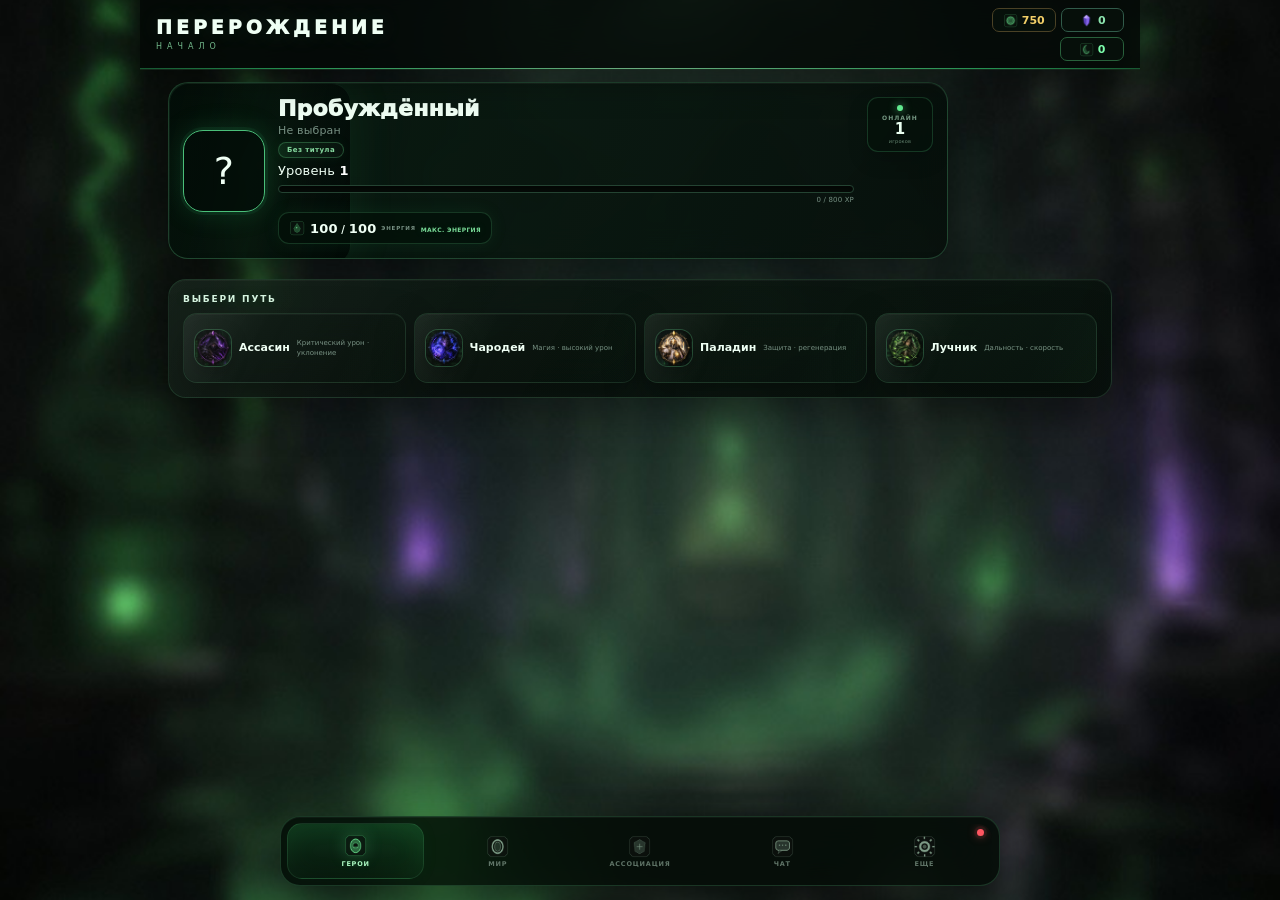
==== commit ad9bd51b: "Add files via upload" ====
--- a/index.html
+++ b/index.html
@@ -14,7 +14,11 @@
       <div class="game-title">ПЕРЕРОЖДЕНИЕ</div>
       <div class="subtitle">НАЧАЛО</div>
     </div>
-
+    <div class="top-currencies" aria-label="Валюты">
+      <button type="button" class="top-currency top-gold" onclick="showCurrencyInfo('gold')" aria-label="Монеты"><img src="img/icons/gold.png" alt=""><b id="topGold">0</b></button>
+      <button type="button" class="top-currency top-shard" onclick="showCurrencyInfo('shards')" aria-label="Осколки"><img src="img/icons/shard.png" alt=""><b id="topShards">0</b></button>
+      <button type="button" class="top-currency top-shadow" onclick="showCurrencyInfo('shadow')" aria-label="Теневые монеты"><img src="img/icons/shadow.png" alt=""><b id="topShadowCoins">0</b></button>
+    </div>
   </header>
 
   <main>
@@ -23,7 +27,7 @@
         <div class="avatar" id="avatar">?</div>
         <div class="hero-info">
           <h2 id="playerName">Пробуждённый</h2>
-          <div class="class-line"><span id="className">Не выбран</span> · <b id="rankName">F</b></div>
+          <div class="class-line"><span id="className">Не выбран</span></div>
           <div class="active-title" id="activeTitle">Без титула</div>
           <div class="level-line">Уровень <b id="level">1</b></div>
           <div class="xp"><div id="xpBar"></div></div>
@@ -48,17 +52,7 @@
         </div>
       </div>
 
-      <div id="statsPanel" class="panel hidden">
-        <div class="section-title stat-head"><span>ХАРАКТЕРИСТИКИ</span><button type="button" class="skills-open-btn notice-host" onclick="openSkills()"><i class="notice-dot inline-notice" id="notice-skills"></i><img src="img/icons/skill.png" alt=""> НАВЫКИ</button></div>
-        <div class="derived-grid">
-          <div><span><img class="stat-icon" src="img/icons/stat_attack.png" alt=""> АТАКА</span><b id="statAtk">0</b></div>
-          <div><span><img class="stat-icon" src="img/icons/health.png" alt=""> HP</span><b id="statHp">0</b></div>
-          <div><span><img class="stat-icon" src="img/icons/stat_defense.png" alt=""> ЗАЩИТА</span><b id="statDef">0</b></div>
-          <div><span>◈ ВЫНОСЛИВОСТЬ</span><b id="statStamina">0</b></div>
-        </div>
-      </div>
-
-      <div id="allocationPanel" class="panel stat-allocation hidden">
+      <div id="allocationPanel" class="panel stat-allocation collapsed hidden">
         <button class="allocation-head" type="button" onclick="toggleAllocation()" aria-expanded="true">
           <div>
             <div class="section-title">ОСНОВНЫЕ <span id="allocationArrow">⌃</span></div>
@@ -70,12 +64,28 @@
         <div class="alloc-title">БОЕВЫЕ %</div>
         <div class="stat-list" id="percentStats"></div>
       </div>
-      <div id="currencyPanel" class="panel currency-panel hidden">
-        <div class="section-title">ВАЛЮТА</div>
-        <div class="hero-currencies">
-          <div class="hero-currency gold-currency"><img class="emoji-icon small" src="img/icons/gold.png" alt=""><div><small>ЗОЛОТО</small><b id="heroGold">0</b></div></div>
-          <div class="hero-currency shadow-currency"><img class="emoji-icon small" src="img/icons/shadow.png" alt=""><div><small>ТЕНЕВЫЕ МОНЕТЫ</small><b id="shadowCoins">0</b></div></div>
-        </div>
+
+      <div id="heroProfilePanel" class="panel hero-profile-panel hidden">
+        <div class="hero-profile-head">
+          <div><div class="section-title">БОЕВОЙ ПРОФИЛЬ</div><small>Сводка текущей боевой специализации</small></div>
+          <div class="hero-profile-rank"><span>РАНГ</span><b id="profileRank">F</b></div>
+        </div>
+        <div class="hero-profile-grid">
+          <div><small>ИНДЕКС СИЛЫ</small><b id="combatPowerIndex">0</b></div>
+          <div><small>АТАКА</small><b id="profileAttack">0</b></div>
+          <div><small>ЗАЩИТА</small><b id="profileDefense">0</b></div>
+          <div><small>ЗДОРОВЬЕ</small><b id="profileHealth">0</b></div>
+        </div>
+        <div class="hero-profile-specialization"><span>СПЕЦИАЛИЗАЦИЯ</span><b id="profileSpecialization">—</b></div>
+      </div>
+
+      <div id="heroSkillsButton" class="panel hero-skills-button hidden">
+        <button type="button" class="skills-open-btn notice-host" onclick="openSkills()"><i class="notice-dot inline-notice" id="notice-skills"></i><img src="img/icons/skill.png" alt=""> НАВЫКИ</button>
+      </div>
+
+      <div id="heroProgressLinks" class="hero-progress-links hidden">
+        <button type="button" class="hero-link-card" onclick="openHeroSubscreen('inventory')"><i class="notice-dot inline-notice" id="notice-inventory-hero"></i><img src="img/icons/inventory.png" alt=""><b>ИНВЕНТАРЬ</b><small>Экипировка · заточка</small></button>
+        <button type="button" class="hero-link-card hero-talent-link notice-host" onclick="openHeroSubscreen('talents')"><i class="notice-dot inline-notice" id="notice-talents"></i><img src="img/talents/talents.png" alt=""><b>ДРЕВО ТАЛАНТОВ</b><small>Очки · развитие</small></button>
       </div>
 
       <div id="evolutionPanel" class="panel hidden">
@@ -123,34 +133,12 @@
 
     <section id="screen-more" class="screen">
       <div class="screen-heading"><span>ЕЩЁ</span><small>Меню игрока</small></div>
-
-      <div class="more-currencies">
-        <div class="more-currency gold-currency">
-          <img class="emoji-icon small" src="img/icons/gold.png" alt=""><div><small>ЗОЛОТО</small><b id="moreGold">0</b></div>
-        </div>
-        <div class="more-currency shadow-currency">
-          <img class="emoji-icon small" src="img/icons/shadow.png" alt=""><div><small>ТЕНЕВЫЕ МОНЕТЫ</small><b id="moreShadowCoins">0</b></div>
-        </div>
-      </div>
-
-      <div class="more-grid">
-        <button class="more-card featured-card" onclick="openSubscreen('worldBoss')"><img class="emoji-icon" src="img/icons/boss.png" alt=""><b>Мировой босс</b><small>12 часов · 3 попытки · большие награды</small></button>
-        <button class="more-card" onclick="openSubscreen('quests')"><i class="notice-dot" id="notice-quests"></i><img class="emoji-icon" src="img/icons/quests.png" alt=""><b>Задания</b><small>Цели и награды текущего цикла</small></button>
-        <button class="more-card" onclick="openSubscreen('inventory')"><i class="notice-dot" id="notice-inventory"></i><img class="emoji-icon" src="img/icons/inventory.png" alt=""><b>Инвентарь</b><small>Экипировка, добыча и улучшения</small></button>
-        <button class="more-card" onclick="openSubscreen('arena')"><img class="emoji-icon" src="img/icons/arena.png" alt=""><b>Арена</b><small>5 боёв в день · рейтинг</small></button>
-        <button class="more-card" onclick="openSubscreen('rating')"><img class="emoji-icon" src="img/icons/rating.png" alt=""><b>Рейтинг</b><small>Твоя боевая мощь и место</small></button>
-        <button class="more-card" onclick="openSubscreen('achievements')"><img class="emoji-icon" src="img/icons/achievements.png" alt=""><b>Достижения</b><small>Награды и серия входов</small></button>
-        <button class="more-card" onclick="openSubscreen('titles')"><img class="emoji-icon" src="img/icons/titles.png" alt=""><b>Титулы</b><small>Выбери свой статус</small></button>
-        <button class="more-card treasure-card" onclick="openSubscreen('chests')"><img class="emoji-icon" src="img/icons/chest.png" alt=""><b>Сундуки</b><small>Награды за подземелья</small></button>
-        <button class="more-card story-card" onclick="openSubscreen('storyQuests')"><img class="emoji-icon" src="img/icons/story_quests.png" alt=""><b>Сюжет</b><small>Главы и путь героя</small></button>
-        <button class="more-card daily-card" onclick="openSubscreen('daily')"><img class="emoji-icon" src="img/icons/daily.png" alt=""><b>Сундук дня</b><small>Бесплатная награда каждый день</small></button>
-        <button class="more-card" onclick="openSubscreen('shop')"><img class="emoji-icon" src="img/icons/shop.png" alt=""><b>Магазин</b><small>Валюта и Premium</small></button>
-        <button class="more-card" onclick="openSubscreen('bazaar')"><img class="emoji-icon" src="img/icons/bazaar.png" alt=""><b>Базар</b><small>Продажа снаряжения и лута</small></button>
-        <button class="more-card" onclick="openSubscreen('mail')"><i class="notice-dot" id="notice-mail"></i><img class="emoji-icon" src="img/icons/mail.png" alt=""><b>Почта</b><small>Системные сообщения</small></button>
-        <button class="more-card" onclick="openSubscreen('farm')"><img class="emoji-icon" src="img/icons/farm.png" alt=""><b>Фарм-зона</b><small>∞ мобы · XP · золото</small></button>
-        <button class="more-card system-card" onclick="showSystemScan()"><img class="emoji-icon" src="img/icons/scanner.png" alt=""><b>Сканер системы</b><small>Боевой статус персонажа</small></button>
-        <button class="more-card" onclick="openSubscreen('settings')"><img class="emoji-icon" src="img/icons/settings.png" alt=""><b>Настройки</b><small>Параметры игры</small></button>
-      </div>
+<div class="more-grid"><div class="more-section"><div class="more-section-title">🎉 СОБЫТИЯ</div><div class="more-section-grid"><button class="more-card event-more-card" onclick="openSubscreen('events')"><img class="emoji-icon" src="img/events/events.png" alt=""><b>События</b><small>Колесо удачи · Таинственный разлом</small></button></div></div>
+<div class="more-section"><div class="more-section-title">⚔️ БОЕВЫЕ СИСТЕМЫ</div><div class="more-section-grid"><button class="more-card featured-card" onclick="openSubscreen('worldBoss')"><img class="emoji-icon" src="img/icons/boss.png" alt=""><b>Мировой босс</b><small>12 часов · 3 попытки · большие награды</small></button><button class="more-card" onclick="openSubscreen('arena')"><img class="emoji-icon" src="img/icons/arena.png" alt=""><b>Арена</b><small>5 боёв в день · рейтинг</small></button><button class="more-card" onclick="openSubscreen('rating')"><img class="emoji-icon" src="img/icons/rating.png" alt=""><b>Рейтинг</b><small>Твоя боевая мощь и место</small></button><button class="more-card" onclick="openSubscreen('farm')"><img class="emoji-icon" src="img/icons/farm.png" alt=""><b>Фарм-зона</b><small>∞ мобы · XP · золото</small></button></div></div>
+<div class="more-section"><div class="more-section-title">🌳 РАЗВИТИЕ</div><div class="more-section-grid"><button class="more-card expedition-more-card notice-host" onclick="openSubscreen('expedition')"><i class="notice-dot" id="notice-expedition"></i><img class="emoji-icon" src="img/expeditions/expedition.png" alt=""><b>Экспедиция</b><small>2 / 4 / 6 часов · XP · монеты</small></button><button class="more-card" onclick="openSubscreen('quests')"><i class="notice-dot" id="notice-quests"></i><img class="emoji-icon" src="img/icons/quests.png" alt=""><b>Задания</b><small>Цели и награды текущего цикла</small></button><button class="more-card" onclick="openSubscreen('achievements')"><img class="emoji-icon" src="img/icons/achievements.png" alt=""><b>Достижения</b><small>Награды и серия входов</small></button><button class="more-card notice-host" onclick="openSubscreen('titles')"><i class="notice-dot" id="notice-titles"></i><img class="emoji-icon" src="img/icons/titles.png" alt=""><b>Титулы</b><small>Выбери свой статус</small></button><button class="more-card story-card notice-host" onclick="openSubscreen('storyQuests')"><i class="notice-dot" id="notice-story"></i><img class="emoji-icon" src="img/icons/story_quests.png" alt=""><b>Сюжет</b><small>Главы и путь героя</small></button></div></div>
+<div class="more-section"><div class="more-section-title">🎁 НАГРАДЫ</div><div class="more-section-grid"><button class="more-card treasure-card notice-host" onclick="openSubscreen('chests')"><i class="notice-dot" id="notice-chests"></i><img class="emoji-icon" src="img/icons/chest.png" alt=""><b>Сундуки</b><small>Награды за подземелья</small></button><button class="more-card daily-card notice-host" onclick="openSubscreen('daily')"><i class="notice-dot" id="notice-daily"></i><img class="emoji-icon" src="img/icons/daily.png" alt=""><b>Сундук дня</b><small>Бесплатная награда каждый день</small></button><button class="more-card" onclick="openSubscreen('mail')"><i class="notice-dot" id="notice-mail"></i><img class="emoji-icon" src="img/icons/mail.png" alt=""><b>Почта</b><small>Системные сообщения</small></button></div></div>
+<div class="more-section"><div class="more-section-title">🪙 ЭКОНОМИКА</div><div class="more-section-grid"><button class="more-card" onclick="openSubscreen('shop')"><img class="emoji-icon" src="img/icons/shop.png" alt=""><b>Магазин</b><small>Валюта и Premium</small></button><button class="more-card" onclick="openSubscreen('bazaar')"><img class="emoji-icon" src="img/icons/bazaar.png" alt=""><b>Базар</b><small>Продажа снаряжения и лута</small></button></div></div>
+<div class="more-section"><div class="more-section-title">⚙️ СИСТЕМА</div><div class="more-section-grid"><button class="more-card system-card" onclick="showSystemScan()"><img class="emoji-icon" src="img/icons/scanner.png" alt=""><b>Сканер системы</b><small>Боевой статус персонажа</small></button><button class="more-card" onclick="openSubscreen('settings')"><img class="emoji-icon" src="img/icons/settings.png" alt=""><b>Настройки</b><small>Параметры игры</small></button></div></div></div>
 
     </section>
 
@@ -199,9 +187,9 @@
   </main>
 
   <nav class="bottom-nav">
-    <button data-screen="character" class="nav-btn active"><img class="nav-icon" src="img/icons/nav_hero.png" alt=""><span>ГЕРОЙ</span></button>
+    <button data-screen="character" class="nav-btn active"><i class="notice-dot nav-notice" id="notice-hero"></i><img class="nav-icon" src="img/icons/nav_hero.png" alt=""><span>ГЕРОЙ</span></button>
     <button data-screen="dungeons" class="nav-btn"><img class="nav-icon" src="img/icons/nav_dungeons.png" alt=""><span>МИР</span></button>
-    <button data-screen="association" class="nav-btn"><img class="nav-icon" src="img/icons/nav_assoc.png" alt=""><span>АССОЦИАЦИЯ</span></button>
+    <button data-screen="association" class="nav-btn"><i class="notice-dot nav-notice" id="notice-association"></i><img class="nav-icon" src="img/icons/nav_assoc.png" alt=""><span>АССОЦИАЦИЯ</span></button>
     <button data-screen="chat" class="nav-btn"><img class="nav-icon" src="img/icons/nav_chat.png" alt=""><span>ЧАТ</span></button>
     <button data-screen="more" class="nav-btn"><i class="notice-dot nav-notice" id="notice-more"></i><img class="nav-icon" src="img/icons/nav_more.png" alt=""><span>ЕЩЁ</span></button>
   </nav>
--- a/style.css
+++ b/style.css
@@ -14,6 +14,9 @@
 
 #app{width:100%;max-width:920px;min-height:100vh;margin:auto;padding-bottom:70px;background:rgba(5,10,8,.30);box-shadow:0 0 80px rgba(0,0,0,.22)}
 .topbar{height:62px;display:flex;align-items:center;padding:9px 14px;border-bottom:1px solid #193024;background:rgba(7,12,9,.94);position:sticky;top:0;z-index:20;backdrop-filter:blur(12px)}
+.top-currencies{margin-left:auto;display:grid;grid-template-columns:repeat(2,minmax(54px,1fr));gap:3px 4px;width:132px;max-width:42vw}.top-currency{appearance:none;-webkit-appearance:none;display:flex;align-items:center;justify-content:center;gap:4px;min-width:0;padding:2px 5px;border:1px solid #294333;border-radius:7px;background:rgba(7,16,11,.88);height:24px;box-sizing:border-box;color:inherit;cursor:pointer;transition:transform .12s ease,filter .12s ease,border-color .12s ease}.top-currency:active{transform:scale(.95);filter:brightness(1.15)}.top-currency.top-shadow{grid-column:1 / -1;justify-self:end;width:calc(50% - 2px)}.top-currency img{width:14px;height:14px;flex:0 0 14px;object-fit:contain}.top-currency b{font-size:9px;line-height:1;white-space:nowrap;overflow:hidden;text-overflow:ellipsis}.top-gold{border-color:#4a4125}.top-gold b{color:#f2cf68}.top-shard{border-color:#385d43}.top-shard b{color:#b7e7c8}.top-shadow{border-color:#28603b}.top-shadow b{color:var(--green)}
+.hero-profile-panel{padding:9px}.hero-profile-head{display:flex;align-items:center;justify-content:space-between;gap:8px}.hero-profile-head .section-title{margin-bottom:2px}.hero-profile-head small{font-size:7px;color:var(--muted)}.hero-profile-rank{display:flex;align-items:center;gap:5px;padding:5px 8px;border:1px solid #2a6040;border-radius:7px;background:#0d2116}.hero-profile-rank span{font-size:6px;color:var(--muted);font-weight:900}.hero-profile-rank b{font-size:14px;color:var(--green)}.hero-profile-grid{display:grid;grid-template-columns:repeat(4,1fr);gap:5px;margin-top:8px}.hero-profile-grid>div{padding:7px;border:1px solid #1b3324;border-radius:8px;background:#09120d}.hero-profile-grid small{display:block;font-size:6px;color:#789082;font-weight:900}.hero-profile-grid b{display:block;margin-top:3px;font-size:11px}.hero-profile-specialization{display:flex;align-items:center;justify-content:space-between;gap:8px;margin-top:6px;padding:7px;border:1px solid #1a3023;border-radius:8px;background:#09110d}.hero-profile-specialization span{font-size:6px;color:#789082;font-weight:900}.hero-profile-specialization b{font-size:8px;color:#9fe5b5;text-align:right}
+
 .game-title{font-size:17px;line-height:1.05;font-weight:900;letter-spacing:2px}.subtitle{font-size:9px;color:var(--green);letter-spacing:4px;margin-top:3px}
 main{padding:10px 12px}
 .screen{display:none;padding:0 0 4px;animation:screenIn .14s ease}.screen.active{display:block}
@@ -332,8 +335,8 @@
 /* v40 expanded class portraits, dungeon battle and equipment art */
 .hero-avatar-img,.class-avatar-img,.profile-avatar-img,.rating-avatar-img,.battle-class-img,.battle-monster-img,.loot-img{display:block;object-fit:contain;width:100%;height:100%;pointer-events:none;user-select:none;}
 .hero-avatar-img{border-radius:16px;}
-.battle-class-img,.battle-monster-img{width:100%;height:100%;border-radius:14px;}
-.battle-class-img{filter:drop-shadow(0 0 12px rgba(90,220,130,.28));}
+.battle-class-img,.battle-monster-img,.battle-enemy-class-img{width:100%;height:100%;border-radius:14px;}
+.battle-class-img,.battle-enemy-class-img{filter:drop-shadow(0 0 12px rgba(90,220,130,.28));}
 .battle-monster-img{filter:drop-shadow(0 0 12px rgba(255,80,90,.25));}
 .loot-icon{overflow:hidden;}
 .loot-img{width:27px;height:27px;}
@@ -1997,7 +2000,7 @@
 .world-map-art{background:transparent !important;filter:none !important;}
 .world-map-art:after{display:none !important;}
 .world-map-vignette{display:none !important;}
-.world-node{overflow:visible !important;background:transparent !important;border-color:rgba(198,255,218,.24);box-shadow:none !important;animation:worldIslandFloat 4.8s ease-in-out infinite;}
+.world-node{overflow:visible !important;background:transparent !important;border-color:rgba(198,255,218,.24);box-shadow:none !important;animation:worldIslandFloat 4.8s ease-in-out infinite;contain:layout paint;}
 .world-node:nth-child(3n+2){animation-delay:-1.2s;animation-duration:5.5s;}
 .world-node:nth-child(3n+3){animation-delay:-2.4s;animation-duration:4.3s;}
 .world-node::after{content:"";position:absolute;left:10%;right:10%;bottom:-15px;height:24px;border-radius:50%;background:radial-gradient(ellipse at center,rgba(0,0,0,.72) 0%,rgba(0,0,0,.38) 38%,rgba(0,0,0,0) 76%);filter:blur(7px);opacity:.8;z-index:-5;pointer-events:none;transform:scaleX(.92);animation:worldIslandShadow 4.8s ease-in-out infinite;}
@@ -2030,13 +2033,8 @@
 .world-node-art{inset:2px 6px 15px !important;border-radius:15px !important;clip-path:polygon(3% 7%,18% 2%,33% 5%,48% 1%,65% 5%,82% 3%,97% 10%,94% 88%,82% 94%,66% 91%,50% 97%,34% 92%,18% 95%,5% 88%);box-shadow:0 0 0 1px rgba(210,255,224,.13),0 6px 18px rgba(0,0,0,.3) !important;}
 .world-node-shade{inset:2px 6px 15px !important;border-radius:15px !important;clip-path:polygon(3% 7%,18% 2%,33% 5%,48% 1%,65% 5%,82% 3%,97% 10%,94% 88%,82% 94%,66% 91%,50% 97%,34% 92%,18% 95%,5% 88%);}
 .world-node-particles{position:absolute;inset:-18px -12px -18px;z-index:2;pointer-events:none;}
-.world-node-particles i{position:absolute;width:4px;height:4px;border-radius:50%;background:rgba(190,255,216,.9);box-shadow:0 0 7px rgba(100,255,166,.9);animation:worldParticleFloat 3.2s ease-in-out infinite;opacity:.7;}
-.world-node-particles i:nth-child(1){left:8%;top:28%;animation-delay:-.4s;}
-.world-node-particles i:nth-child(2){left:23%;top:5%;width:3px;height:3px;animation-delay:-1.7s;}
-.world-node-particles i:nth-child(3){right:12%;top:20%;animation-delay:-2.4s;}
-.world-node-particles i:nth-child(4){right:5%;top:66%;width:3px;height:3px;animation-delay:-1s;}
-.world-node-particles i:nth-child(5){left:17%;bottom:8%;width:3px;height:3px;animation-delay:-2.8s;}
-.world-node-particles i:nth-child(6){left:54%;top:-3%;width:3px;height:3px;animation-delay:-.9s;}
+.world-node-particles{animation:worldParticleGroupFloat 3.2s ease-in-out infinite;will-change:transform;}.world-node-particles i{position:absolute;width:4px;height:4px;border-radius:50%;background:rgba(190,255,216,.9);box-shadow:0 0 7px rgba(100,255,166,.9);opacity:.7;}
+@keyframes worldParticleGroupFloat{0%,100%{transform:translateY(0);opacity:.72;}50%{transform:translateY(-3px);opacity:.9;}}
 @keyframes worldParticleFloat{0%,100%{transform:translate3d(0,5px,0) scale(.7);opacity:.2}35%{opacity:.85}50%{transform:translate3d(3px,-7px,0) scale(1.15);opacity:1}80%{opacity:.45}}
 .world-node.locked .world-node-particles i{filter:grayscale(1);opacity:.28;box-shadow:0 0 5px rgba(255,255,255,.25);}
 .world-node.completed .world-node-particles i{background:rgba(255,125,125,.95);box-shadow:0 0 8px rgba(255,50,50,.8);}
@@ -2277,3 +2275,110 @@
 .level-up-energy{position:relative;z-index:1;margin-top:8px;padding:7px 8px;border-radius:8px;background:rgba(74,205,121,.07);border:1px solid rgba(92,220,139,.12);font-size:7px;color:#91cda2;font-weight:900;letter-spacing:.3px;}
 .level-up-action{position:relative;z-index:1;width:100%;margin-top:10px;min-height:32px;border:1px solid rgba(105,235,151,.28);border-radius:9px;background:#10331d;color:#b9f5c8;font-size:7px;font-weight:900;letter-spacing:.6px;}
 @media(max-width:520px){.hero-online{min-width:57px;padding:6px 6px}.hero-online b{font-size:13px}.hero-online small{font-size:5px}.system-notice{top:9px;grid-template-columns:30px minmax(0,1fr) auto;padding:7px}.system-notice-icon{width:29px;height:29px}.system-notice-copy b{font-size:7px}.system-notice-copy span{font-size:6px}.system-notice button{font-size:5.5px;min-height:27px}.level-up-toast{width:calc(100vw - 26px);}}
+
+/* EXPEDITIONS */
+.expedition-panel{position:relative;overflow:hidden;border:1px solid rgba(118,242,167,.14);border-radius:20px;background:linear-gradient(145deg,rgba(10,27,17,.88),rgba(3,10,7,.95));box-shadow:0 18px 42px rgba(0,0,0,.32),inset 0 1px 0 rgba(255,255,255,.035)}
+.expedition-hero{position:relative;display:flex;align-items:center;gap:14px;min-height:108px;padding:15px;background:radial-gradient(circle at 85% 30%,rgba(115,255,170,.13),transparent 35%),linear-gradient(145deg,rgba(17,48,28,.72),rgba(4,14,9,.88));overflow:hidden}
+.expedition-hero img{position:relative;width:58px;height:58px;object-fit:contain;filter:drop-shadow(0 8px 20px rgba(80,255,150,.2))}
+.expedition-kicker{font-size:7px;letter-spacing:2px;color:#79b48d;font-weight:900}.expedition-hero h2{margin:3px 0;font-size:18px;letter-spacing:2px}.expedition-hero p{margin:0;color:#7f9788;font-size:8px;line-height:1.45}
+.expedition-cards{display:grid;grid-template-columns:repeat(3,minmax(0,1fr));gap:9px;padding:10px}
+.expedition-card{overflow:hidden;border:1px solid rgba(118,242,167,.11);border-radius:16px;background:rgba(4,13,8,.72);box-shadow:0 10px 25px rgba(0,0,0,.22);transition:.18s}
+.expedition-card:hover{transform:translateY(-2px);border-color:rgba(118,242,167,.3)}
+.expedition-card-art{height:108px;position:relative;background-image:var(--expedition-bg);background-size:cover;background-position:center;display:flex;align-items:flex-end;padding:9px}
+.expedition-card-shade{position:absolute;inset:0;background:linear-gradient(180deg,transparent 15%,rgba(0,0,0,.78))}.expedition-card-art b{position:relative;font-size:11px;letter-spacing:1.5px}.expedition-card-body{padding:10px}.expedition-card h3{font-size:10px;margin:0 0 7px}.expedition-rewards{display:grid;gap:4px;color:#9db4a4;font-size:7px;line-height:1.3;margin-bottom:9px}.expedition-card .primary-btn{width:100%;min-height:32px;font-size:8px}
+.expedition-active .expedition-art{height:180px;position:relative;background-image:var(--expedition-bg);background-size:cover;background-position:center;display:flex;align-items:flex-end;padding:15px}.expedition-overlay{position:absolute;inset:0;background:linear-gradient(180deg,rgba(0,0,0,.04),rgba(0,0,0,.86))}.expedition-badge,.expedition-art-title{position:relative}.expedition-badge{position:absolute;top:12px;left:12px;padding:5px 8px;border-radius:8px;background:rgba(2,10,6,.72);border:1px solid rgba(118,242,167,.2);font-size:7px;letter-spacing:1.5px}.expedition-art-title{font-size:18px;font-weight:950;letter-spacing:1.5px}.expedition-active-body{padding:14px}.expedition-status{text-align:center;color:#7fa78c;font-size:8px;letter-spacing:2px;font-weight:900}.expedition-timer{text-align:center;font-size:25px;font-weight:950;letter-spacing:3px;margin:6px 0 10px}.expedition-progress{height:7px;border-radius:999px;background:rgba(255,255,255,.05);overflow:hidden;border:1px solid rgba(118,242,167,.08)}.expedition-progress span{display:block;height:100%;background:linear-gradient(90deg,#4dc77d,#b1ffd0);box-shadow:0 0 14px rgba(80,255,150,.22);transition:width .4s}.expedition-reward-preview{display:flex;justify-content:space-between;gap:8px;margin:12px 0;color:#a9c8b3;font-size:8px;font-weight:800}.expedition-claim-btn{width:100%}.expedition-note{padding:0 12px 13px;text-align:center;color:#617a69;font-size:7px;line-height:1.4}.expedition-more-card{background:radial-gradient(circle at 80% 20%,rgba(88,220,138,.12),transparent 42%),linear-gradient(145deg,rgba(12,42,25,.82),rgba(5,13,9,.94))!important;border-color:rgba(102,232,151,.2)!important}
+@media(max-width:650px){.expedition-cards{grid-template-columns:1fr}.expedition-card-art{height:92px}.expedition-hero{min-height:92px}.expedition-active .expedition-art{height:145px}.expedition-timer{font-size:20px}}
+@media(min-width:651px) and (max-width:900px){.expedition-cards{grid-template-columns:1fr 1fr}}
+
+
+/* Talent Tree — compact flow layout */
+.talent-panel{position:relative;overflow:hidden;border:1px solid rgba(118,242,167,.15);border-radius:20px;background:radial-gradient(circle at 50% 0%,rgba(80,255,150,.07),transparent 35%),linear-gradient(145deg,rgba(8,25,16,.96),rgba(3,10,7,.99));box-shadow:0 18px 45px rgba(0,0,0,.34),inset 0 1px 0 rgba(255,255,255,.03);padding-bottom:12px}
+.talent-hero{display:grid;grid-template-columns:58px 1fr auto;gap:10px;align-items:center;padding:12px;background:linear-gradient(145deg,rgba(18,50,29,.76),rgba(4,13,8,.92));border-bottom:1px solid rgba(118,242,167,.1)}
+.talent-hero-art{width:54px;height:54px;border-radius:15px;display:grid;place-items:center;background:radial-gradient(circle,rgba(95,255,159,.17),rgba(7,22,13,.55));border:1px solid rgba(118,242,167,.16);box-shadow:0 0 28px rgba(76,255,143,.08)}
+.talent-hero-art img{width:44px;height:44px;object-fit:contain;filter:drop-shadow(0 6px 14px rgba(75,255,145,.25))}.talent-hero span{font-size:6px;letter-spacing:1.8px;color:#6fa785;font-weight:900}.talent-hero h2{margin:2px 0;font-size:16px;letter-spacing:1.4px}.talent-hero p{margin:0;color:#789082;font-size:6.5px;line-height:1.4}.talent-points{min-width:55px;text-align:center;padding:7px;border-radius:11px;background:rgba(2,10,6,.7);border:1px solid rgba(118,242,167,.14)}.talent-points b{display:block;font-size:21px;color:#a9ffca}.talent-points small{font-size:5.5px;letter-spacing:1px;color:#688371}
+.talent-stats{display:flex;flex-wrap:wrap;gap:4px;padding:9px 10px 5px}.talent-stats span{padding:5px 7px;border-radius:8px;background:rgba(70,180,110,.06);border:1px solid rgba(118,242,167,.08);font-size:6px;color:#8eaa99}
+.talent-legend{display:flex;justify-content:center;gap:12px;padding:5px 8px 8px;color:#6e8877;font-size:5.8px}.talent-legend span{display:flex;align-items:center;gap:4px}.tl-dot{width:6px;height:6px;border-radius:50%;display:inline-block}.tl-open{background:#a9ffca;box-shadow:0 0 8px rgba(121,255,169,.65)}.tl-done{background:#4dcc7d}.tl-lock{background:#53665a}
+.talent-tree-flow{width:100%;padding:5px 8px 10px;background:radial-gradient(circle at 50% 30%,rgba(73,224,126,.045),transparent 48%)}
+.talent-level{position:relative}.talent-level-label{text-align:center;color:#587060;font-size:5.5px;letter-spacing:1.5px;font-weight:900;margin:4px 0 5px}.talent-level-nodes{display:grid;grid-template-columns:repeat(6,minmax(0,1fr));gap:7px;max-width:760px;margin:auto;align-items:stretch}
+.talent-node{position:relative;min-width:0;min-height:82px;padding:7px 5px 6px;border-radius:12px;border:1px solid rgba(118,242,167,.08);background:linear-gradient(145deg,rgba(13,31,20,.88),rgba(4,11,7,.96));color:#9eb8a8;display:flex;flex-direction:column;align-items:center;justify-content:center;gap:3px;transition:.18s;box-shadow:0 7px 16px rgba(0,0,0,.2);cursor:pointer}.talent-node img{width:25px;height:25px;object-fit:contain}.talent-node b{font-size:6.5px;text-align:center;line-height:1.12}.talent-node small{font-size:5.5px;color:#708779;text-align:center;line-height:1.15}.talent-node em{font-style:normal;font-size:4.8px;color:#5f7668;text-align:center;line-height:1.15;min-height:11px}.talent-node-state{position:absolute;top:4px;right:5px;font-size:7px;color:#607568}.talent-node.available{border-color:rgba(121,255,169,.5);box-shadow:0 0 16px rgba(75,255,143,.12);animation:talentPulse 2s ease-in-out infinite}.talent-node.available .talent-node-state{color:#a9ffca}.talent-node.available:hover{transform:translateY(-2px);border-color:rgba(121,255,169,.75)}.talent-node.unlocked{border-color:rgba(119,255,168,.52);background:linear-gradient(145deg,rgba(21,66,37,.88),rgba(5,17,10,.97));color:#c7ffda;box-shadow:0 0 20px rgba(75,255,143,.1)}.talent-node.unlocked .talent-node-state{color:#7dffa8}.talent-node.unlocked em{color:#86ffad}.talent-node.locked{opacity:.43;filter:saturate(.45)}
+.talent-level:first-child .talent-level-nodes .talent-node{grid-column:3/5;max-width:170px;justify-self:center;width:100%}.talent-level:nth-of-type(3) .talent-level-nodes .talent-node{grid-column:span 1}.talent-connector{height:24px;display:flex;align-items:center;justify-content:center;gap:6px;color:#4e6a59}.talent-connector:before,.talent-connector:after{content:"";height:1px;width:18%;background:linear-gradient(90deg,transparent,rgba(95,220,133,.22),transparent)}.talent-connector span{font-size:9px;color:#73d995}.talent-connector small{font-size:5px;letter-spacing:.7px}.talent-tip{text-align:center;padding:4px 12px;color:#587060;font-size:5.8px;line-height:1.4}.talent-more-card{background:radial-gradient(circle at 80% 20%,rgba(140,95,255,.13),transparent 42%),linear-gradient(145deg,rgba(27,20,51,.82),rgba(7,10,16,.94))!important;border-color:rgba(170,130,255,.22)!important}
+@keyframes talentPulse{0%,100%{box-shadow:0 0 10px rgba(75,255,143,.06)}50%{box-shadow:0 0 21px rgba(75,255,143,.18)}}
+@media(max-width:650px){.talent-hero{grid-template-columns:47px 1fr auto;gap:8px;padding:10px}.talent-hero-art{width:44px;height:44px}.talent-hero-art img{width:36px;height:36px}.talent-hero h2{font-size:13px}.talent-hero p{font-size:5.8px}.talent-points{min-width:48px}.talent-points b{font-size:18px}.talent-stats span{font-size:5.5px;padding:4px 6px}.talent-legend{gap:8px;font-size:5.2px}.talent-tree-flow{padding:4px 5px 8px;overflow-x:auto}.talent-level{min-width:520px}.talent-level-nodes{gap:5px}.talent-node{min-height:74px;padding:6px 4px}.talent-node img{width:22px;height:22px}.talent-node b{font-size:6px}.talent-node small{font-size:5px}.talent-node em{font-size:4.5px}.talent-connector{min-width:520px;height:20px}.talent-connector small{font-size:4.5px}.talent-tip{font-size:5.2px}}
+/* Tree width by level: 1 → 2 → 4 → 6 → 6 → 1 */
+.talent-level:nth-of-type(3) .talent-level-nodes{grid-template-columns:repeat(2,minmax(110px,150px));justify-content:center;max-width:340px}
+.talent-level:nth-of-type(5) .talent-level-nodes{grid-template-columns:repeat(4,minmax(0,1fr));max-width:540px}
+.talent-level:nth-of-type(7) .talent-level-nodes,.talent-level:nth-of-type(9) .talent-level-nodes{grid-template-columns:repeat(6,minmax(0,1fr));max-width:760px}
+.talent-level:nth-of-type(11) .talent-level-nodes{grid-template-columns:1fr;max-width:150px}
+@media(max-width:650px){.talent-level:nth-of-type(3) .talent-level-nodes{grid-template-columns:repeat(2,150px);max-width:none}.talent-level:nth-of-type(5) .talent-level-nodes{grid-template-columns:repeat(4,125px);max-width:none}.talent-level:nth-of-type(7) .talent-level-nodes,.talent-level:nth-of-type(9) .talent-level-nodes{grid-template-columns:repeat(6,84px);max-width:none}.talent-level:nth-of-type(11) .talent-level-nodes{grid-template-columns:150px;justify-content:center}}
+
+.more-section{margin-top:9px}.more-section:first-child{margin-top:0}.more-section-title{display:flex;align-items:center;gap:6px;margin:0 2px 5px;color:#87a995;font-size:8px;font-weight:900;letter-spacing:1.2px}.more-section-title::after{content:"";height:1px;flex:1;background:linear-gradient(90deg,#244631,transparent)}.more-section-grid{display:grid;grid-template-columns:repeat(2,minmax(0,1fr));gap:5px}.more-section-grid .more-card{min-height:64px}.more-section-grid .featured-card,.more-section-grid .expedition-more-card,.more-section-grid .talent-more-card{min-height:68px}.more-grid{display:flex;flex-direction:column;gap:0}.more-card{transition:transform .12s ease,border-color .12s ease}.more-card:active{transform:scale(.985)}
+
+@media(max-width:430px){.top-currency{min-width:52px;padding:4px 5px}.top-currency img{width:16px;height:16px}.top-currency b{font-size:8px}.hero-profile-grid{grid-template-columns:repeat(2,1fr)}}
+
+/* Hero layout: combat profile directly under character card, skills below main stats. */
+.hero-skills-button{display:flex;align-items:center;justify-content:flex-end;padding:7px 9px}.hero-skills-button .skills-open-btn{width:100%;min-height:34px}
+
+/* EVENTS */
+.event-more-card{border-color:rgba(200,170,255,.28)!important;background:radial-gradient(circle at 85% 10%,rgba(180,130,255,.14),transparent 38%),linear-gradient(145deg,rgba(42,25,65,.45),rgba(5,13,9,.55))!important}
+.events-hub,.event-wheel,.event-rift{position:relative;overflow:hidden;border:1px solid rgba(150,120,255,.22);border-radius:18px;background:linear-gradient(145deg,rgba(22,18,34,.9),rgba(5,10,9,.94));padding:12px;box-shadow:0 16px 38px rgba(0,0,0,.24)}
+.events-hero{padding:16px;border-radius:15px;background:radial-gradient(circle at 85% 15%,rgba(190,130,255,.15),transparent 38%),linear-gradient(145deg,rgba(30,24,47,.8),rgba(8,13,11,.8));margin-bottom:10px}.events-hero span,.event-wheel-art span,.rift-home-art span{font-size:8px;color:#b99cff;font-weight:900;letter-spacing:1.5px}.events-hero h2{margin:5px 0;font-size:22px}.events-hero p{margin:0;color:var(--muted);font-size:9px}.events-grid{display:grid;grid-template-columns:1fr 1fr;gap:9px}.event-card{min-height:150px;border:1px solid rgba(150,120,255,.2);border-radius:15px;background:rgba(15,20,18,.72);color:var(--text);text-align:left;padding:10px;display:flex;flex-direction:column;justify-content:flex-end;position:relative;overflow:hidden}.event-card img{width:58px;height:58px;object-fit:contain;position:absolute;top:10px;right:10px}.event-card b{font-size:12px;margin-top:52px}.event-card small{font-size:8px;color:var(--muted);line-height:1.35;margin-top:4px}.wheel-event{border-color:rgba(240,207,104,.25)}.rift-event{border-color:rgba(110,180,255,.25)}
+.event-wheel:before,.event-rift:before{content:"";position:absolute;inset:0;background-image:var(--event-bg);background-size:cover;background-position:center;opacity:.12;pointer-events:none}.event-wheel>* ,.event-rift>*{position:relative}.event-wheel-art,.rift-home-art{min-height:130px;border-radius:15px;display:flex;align-items:center;gap:12px;padding:12px;background:linear-gradient(90deg,rgba(10,12,9,.9),rgba(10,12,9,.42));}.event-wheel-art img,.rift-home-art img{width:105px;height:105px;object-fit:contain}.event-wheel-art h2,.rift-home-art h2{margin:5px 0;font-size:19px}.event-wheel-art small,.rift-home-art p{font-size:8px;color:var(--muted);line-height:1.4}.wheel-prizes{display:grid;grid-template-columns:repeat(3,1fr);gap:7px;margin:10px 0}.wheel-prize{padding:9px 6px;border:1px solid rgba(121,240,164,.12);border-radius:11px;background:rgba(7,14,10,.72);display:flex;flex-direction:column;align-items:center;text-align:center}.wheel-prize span{font-size:22px}.wheel-prize b{font-size:8px;margin-top:4px}.wheel-prize small{font-size:7px;color:var(--muted);margin-top:3px}.divine-prize{border-color:rgba(255,220,120,.5);box-shadow:inset 0 0 20px rgba(255,210,100,.05)}.wheel-spin-btn{width:100%;margin-top:3px}.event-last-result{margin-top:8px;padding:8px;text-align:center;font-size:8px;color:var(--muted);border-radius:9px;background:rgba(255,255,255,.03)}
+.rift-home-art{min-height:150px}.rift-home-art img{width:120px;height:120px}.rift-rules{display:grid;grid-template-columns:repeat(3,1fr);gap:7px;margin:10px 0}.rift-rules>div{padding:9px 6px;border:1px solid rgba(90,180,255,.14);border-radius:10px;text-align:center;background:rgba(8,15,22,.62)}.rift-rules b{display:block;font-size:8px}.rift-rules small{font-size:7px;color:var(--muted)}.rift-reward-preview{padding:9px;border-radius:10px;background:rgba(80,140,220,.07);font-size:8px;text-align:center;color:#a8c7df;margin-bottom:8px}.rift-header{display:flex;justify-content:space-between;align-items:center;font-size:9px;color:#a9caff}.rift-fighters{display:grid;grid-template-columns:1fr auto 1fr;align-items:center;gap:9px;margin:14px 0;text-align:center}.event-fighter-avatar{height:70px;font-size:45px;display:flex;align-items:center;justify-content:center}.event-class-img{max-width:64px;max-height:64px}.rift-fighters b{font-size:8px}.rift-fighters small{font-size:7px;color:var(--muted)}.event-bar{height:7px;background:#111;border-radius:10px;overflow:hidden;margin:6px 0}.event-bar i{display:block;height:100%;background:linear-gradient(90deg,#59df91,#b6ffcf)}.event-bar.enemy i{background:linear-gradient(90deg,#e35d68,#ffb36b)}.rift-rewards{text-align:center;padding:8px;background:rgba(255,255,255,.03);border-radius:9px;font-size:8px}.rift-actions{display:grid;grid-template-columns:1fr 1fr;gap:7px;margin-top:8px}.rift-actions .ghost-btn{grid-column:1/-1}.rift-actions button{min-height:38px}
+@media(max-width:520px){.events-grid{grid-template-columns:1fr 1fr}.wheel-prizes{grid-template-columns:repeat(2,1fr)}.event-wheel-art,.rift-home-art{min-height:125px}.event-wheel-art img,.rift-home-art img{width:82px;height:82px}.rift-rules{grid-template-columns:1fr 1fr}.rift-rules>div:last-child{grid-column:1/-1}.rift-fighters{gap:5px}.event-fighter-avatar{height:58px}}
+
+
+/* Rebirth 1.3 — polished equipment forge */
+.upgrade-forge-card{grid-column:span 2;padding:10px;border-radius:14px;border:1px solid rgba(112,235,154,.16);background:linear-gradient(145deg,rgba(11,31,19,.94),rgba(4,12,8,.96));box-shadow:inset 0 1px 0 rgba(255,255,255,.03),0 10px 24px rgba(0,0,0,.22);overflow:hidden}
+.upgrade-forge-head{display:flex;align-items:center;justify-content:space-between;gap:10px;margin-bottom:7px}.upgrade-kicker{display:block;color:#58d887;font-size:5.5px;letter-spacing:1.6px;font-weight:900;margin-bottom:2px}.upgrade-forge-head>b{display:block;color:#eef9f1;font-size:11px}.upgrade-chance{width:48px;height:48px;border-radius:50%;display:grid;place-items:center;align-content:center;border:1px solid rgba(120,215,148,.2);background:radial-gradient(circle,rgba(78,215,119,.16),rgba(4,12,8,.9));box-shadow:0 0 18px rgba(77,220,124,.08)}.upgrade-chance strong{font-size:12px;color:#a8f0bf}.upgrade-chance small{font-size:4.5px;color:#6f8b79;letter-spacing:.7px}.upgrade-chance.warn{background:radial-gradient(circle,rgba(235,190,76,.16),rgba(4,12,8,.9))}.upgrade-chance.warn strong{color:#f0ca78}.upgrade-chance.danger{background:radial-gradient(circle,rgba(235,85,85,.16),rgba(4,12,8,.9))}.upgrade-chance.danger strong{color:#f18b8b}.upgrade-progress{height:5px;border-radius:99px;background:#07100b;overflow:hidden;border:1px solid rgba(120,215,148,.08);margin-bottom:9px}.upgrade-progress i{display:block;height:100%;border-radius:inherit;background:linear-gradient(90deg,#39bd70,#9af0b7);box-shadow:0 0 10px rgba(82,225,132,.25)}.upgrade-cost-grid{display:grid;grid-template-columns:1fr 1fr;gap:5px;margin-bottom:7px}.upgrade-cost-grid>div{padding:7px;border-radius:9px;background:rgba(0,0,0,.2);border:1px solid rgba(120,215,148,.08);display:grid;grid-template-columns:auto 1fr;column-gap:5px;align-items:center}.upgrade-cost-grid img,.upgrade-cost-grid>div>span{grid-row:span 2;width:13px;text-align:center}.upgrade-cost-grid b{font-size:8px;color:#dff7e7}.upgrade-cost-grid small{font-size:4.5px;color:#698071;letter-spacing:.6px}.upgrade-main-btn,.upgrade-guarantee-btn{grid-column:span 2!important;width:100%;min-height:40px!important;justify-content:space-between!important;padding:8px 10px!important}.upgrade-main-btn{background:linear-gradient(135deg,#174f2c,#267b45)!important;border-color:rgba(117,239,157,.3)!important;box-shadow:0 7px 18px rgba(40,180,92,.12)!important}.upgrade-main-btn span,.upgrade-guarantee-btn span{font-size:7px!important;color:#eaffef!important}.upgrade-main-btn em,.upgrade-guarantee-btn em{font-size:5px!important;color:#a6d7b5!important;font-style:normal}.upgrade-guarantee-btn{background:linear-gradient(135deg,rgba(72,48,16,.95),rgba(112,75,19,.72))!important;border-color:rgba(232,191,83,.25)!important}.upgrade-guarantee-btn span{color:#ffe5a0!important}.upgrade-forge-card+.detail-action{margin-top:1px}
+@media(max-width:520px){.upgrade-forge-card{padding:8px}.upgrade-forge-head>b{font-size:10px}.upgrade-chance{width:43px;height:43px}.upgrade-cost-grid b{font-size:7px}}
+
+/* Rebirth 1.4 — hero resource/navigation polish */
+.top-shard{border-color:#315b4a}.top-shard b{color:#8de6b0}
+.hero-progress-links{display:grid;grid-template-columns:1fr 1fr;gap:6px;margin:7px 0}
+.hero-link-card{position:relative;min-height:72px;border:1px solid rgba(93,190,126,.18);border-radius:13px;background:linear-gradient(145deg,rgba(13,34,21,.96),rgba(5,13,9,.98));box-shadow:inset 0 1px 0 rgba(255,255,255,.025),0 8px 20px rgba(0,0,0,.18);display:flex;flex-direction:column;align-items:center;justify-content:center;gap:3px;color:#e9f8ee;transition:transform .12s ease,border-color .12s ease,box-shadow .12s ease}
+.hero-link-card:active{transform:scale(.98)}
+.hero-link-card:hover{border-color:rgba(108,226,146,.38);box-shadow:0 0 18px rgba(70,205,111,.08)}
+.hero-link-card img{width:27px;height:27px;object-fit:contain;filter:drop-shadow(0 5px 10px rgba(75,220,125,.16))}
+.hero-link-card b{font-size:7px;letter-spacing:.8px}.hero-link-card small{font-size:5px;color:#759381}.hero-link-card .inline-notice{position:absolute;top:7px;right:7px}
+.hero-talent-link{background:linear-gradient(145deg,rgba(11,35,21,.98),rgba(5,14,9,.98));border-color:rgba(77,184,113,.2)!important}
+.hero-talent-link img{filter:sepia(.25) saturate(.75) hue-rotate(75deg) brightness(.9) drop-shadow(0 5px 10px rgba(75,220,125,.16))}
+.detail-action{border:1px solid rgba(99,208,137,.18)!important;border-radius:11px!important;background:linear-gradient(145deg,rgba(12,31,19,.96),rgba(5,13,9,.98))!important;color:#e9f8ee!important;box-shadow:inset 0 1px 0 rgba(255,255,255,.025),0 6px 15px rgba(0,0,0,.16)!important;transition:transform .12s ease,border-color .12s ease,background .12s ease!important}
+.detail-action:active{transform:scale(.985)!important}.detail-action:hover{border-color:rgba(105,225,146,.35)!important;background:linear-gradient(145deg,rgba(18,47,28,.98),rgba(6,16,10,.98))!important}
+
+/* Rebirth 1.5 compact top bar */
+.game-title{font-size:15px;letter-spacing:2px}.subtitle{font-size:8px;letter-spacing:2px}.topbar{gap:8px}.top-currencies{gap:5px}.top-currency{padding:5px 7px;min-width:0}.top-currency b{font-size:11px}.top-currency img{width:15px;height:15px}
+/* Talent tree: lower visual bonus emphasis */
+.talent-node small{opacity:.78}.talent-node-state{font-size:11px}
+
+@media (max-width:560px){
+  .topbar{height:62px;padding:8px 9px;gap:6px}
+  .game-title{font-size:13px;letter-spacing:1.6px}
+  .subtitle{font-size:7px;letter-spacing:3px}
+  .top-currencies{width:188px;max-width:57vw}
+  .top-currency{height:23px;padding:2px 4px}
+  .top-currency img{width:12px;height:12px;flex-basis:12px}
+  .top-currency small{font-size:4.5px}
+  .top-currency b{font-size:7px}
+}
+
+/* Rebirth 2.1 polish: компактнее, чище и легче для мобильных WebView */
+.notice-host{position:relative}
+.notice-dot{z-index:5;pointer-events:none}
+.more-card,.hero-link-card,.skills-open-btn,.nav-btn,.dungeon,.panel{will-change:auto}
+@media(max-width:600px){
+  .more-card::after,.more-card::before{display:none!important}
+  .more-card,.hero-link-card,.skills-open-btn{box-shadow:0 6px 16px rgba(0,0,0,.22)!important}
+  .more-card:hover,.more-card:active,.hero-link-card:hover{box-shadow:0 8px 18px rgba(0,0,0,.24)!important}
+  .more-section{margin-top:7px}
+  .more-section-title{font-size:7.5px;margin-bottom:4px}
+  .more-section-grid{gap:5px}
+  .more-section-grid .more-card{min-height:61px;padding:8px}
+  .more-card .emoji-icon{width:29px;height:29px}
+  .more-card b{font-size:8.5px}
+  .more-card small{font-size:5.7px}
+  .hero-link-card{min-height:68px}
+  .hero-link-card img{width:25px;height:25px}
+  .hero-link-card b{font-size:6.8px}
+  .hero-link-card small{font-size:4.8px}
+}
+@media(prefers-reduced-motion:reduce){.notice-dot{animation:none!important}}
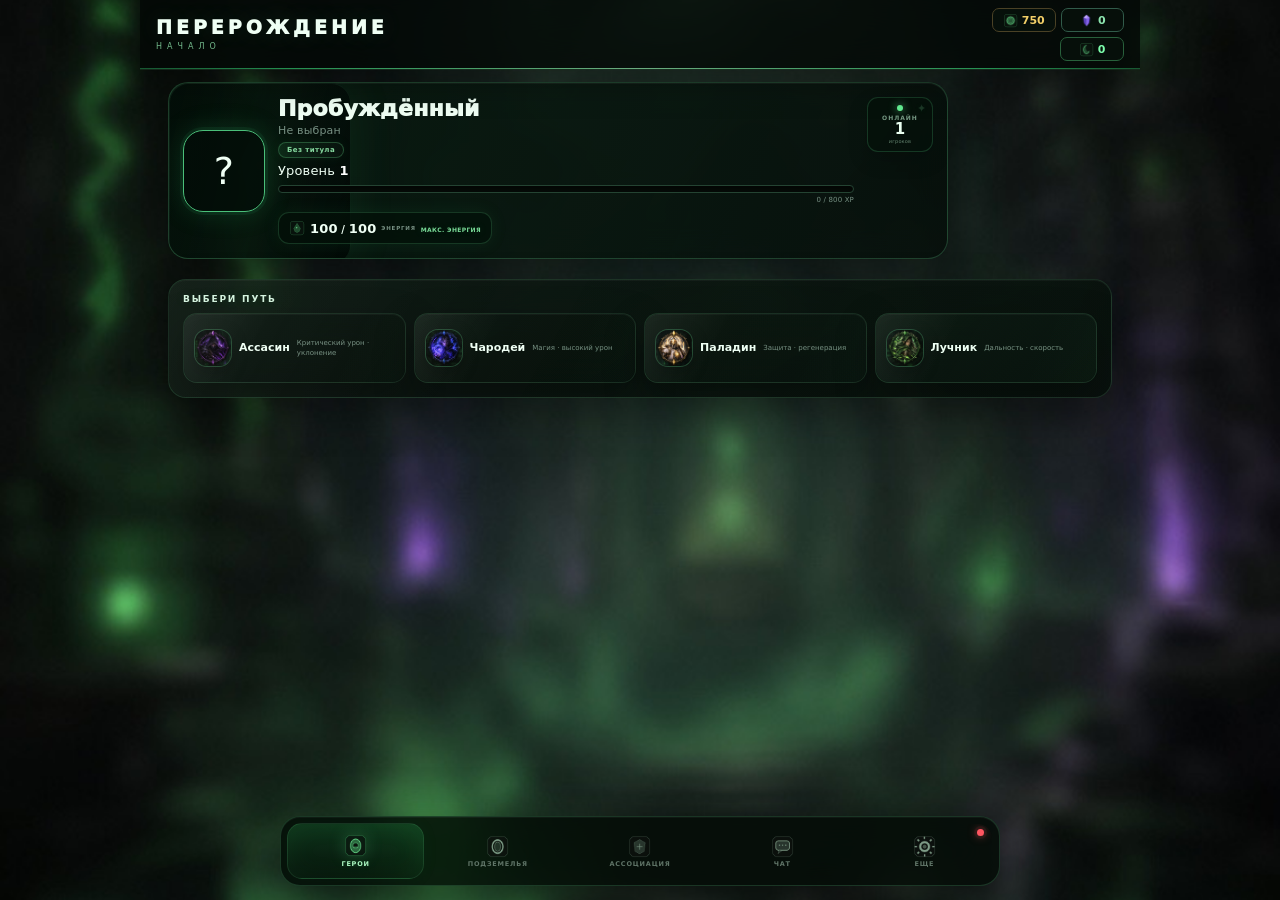
==== commit 3e732a16: "Add files via upload" ====
--- a/index.html
+++ b/index.html
@@ -24,6 +24,7 @@
   <main>
     <section id="screen-character" class="screen active">
       <div class="panel hero-card">
+        <button id="hiddenAttentionStar" class="hidden-attention-star" type="button" aria-label="Скрытый объект" onclick="findHiddenStar()">✦</button>
         <div class="avatar" id="avatar">?</div>
         <div class="hero-info">
           <h2 id="playerName">Пробуждённый</h2>
@@ -79,6 +80,8 @@
         <div class="hero-profile-specialization"><span>СПЕЦИАЛИЗАЦИЯ</span><b id="profileSpecialization">—</b></div>
       </div>
 
+      <div id="rebirthPanel" class="panel rebirth-panel hidden"></div>
+
       <div id="heroSkillsButton" class="panel hero-skills-button hidden">
         <button type="button" class="skills-open-btn notice-host" onclick="openSkills()"><i class="notice-dot inline-notice" id="notice-skills"></i><img src="img/icons/skill.png" alt=""> НАВЫКИ</button>
       </div>
@@ -95,15 +98,19 @@
     </section>
 
     <section id="screen-dungeons" class="screen">
+      <div id="dungeonRanks" class="dungeon-root"></div>
+    </section>
+
+    <section id="screen-world" class="screen">
       <div class="world-heading panel">
         <div class="world-heading-main">
           <div class="world-compass">✦</div>
           <div><span>МИР</span><small>Исследуй территории, открывай локации и побеждай отряды врагов</small></div>
         </div>
-        <div class="world-energy"><img class="stat-icon" src="img/icons/energy.png" alt=""><b id="energy">100</b>/<b id="energyMax">100</b><small id="energyTimer">МАКС. ЭНЕРГИЯ</small></div>
-      </div>
-      <div class="world-route"><span></span><b>КАРТА МИРА</b><small>Масштабируй двумя пальцами · 30 локаций · 10 прохождений</small><span></span></div>
-      <div id="dungeonRanks" class="world-map"></div>
+        <div class="world-energy"><img class="stat-icon" src="img/icons/energy.png" alt=""><b id="worldEnergy">100</b>/<b id="worldEnergyMax">100</b><small>ЭНЕРГИЯ</small></div>
+      </div>
+      <div class="world-route"><span></span><b>КАРТА МИРА</b><small>10 рангов · 30 прохождений на локацию</small><span></span></div>
+      <div id="worldRanks" class="world-map"></div>
     </section>
 
     <section id="screen-chat" class="screen">
@@ -134,10 +141,10 @@
     <section id="screen-more" class="screen">
       <div class="screen-heading"><span>ЕЩЁ</span><small>Меню игрока</small></div>
 <div class="more-grid"><div class="more-section"><div class="more-section-title">🎉 СОБЫТИЯ</div><div class="more-section-grid"><button class="more-card event-more-card" onclick="openSubscreen('events')"><img class="emoji-icon" src="img/events/events.png" alt=""><b>События</b><small>Колесо удачи · Таинственный разлом</small></button></div></div>
-<div class="more-section"><div class="more-section-title">⚔️ БОЕВЫЕ СИСТЕМЫ</div><div class="more-section-grid"><button class="more-card featured-card" onclick="openSubscreen('worldBoss')"><img class="emoji-icon" src="img/icons/boss.png" alt=""><b>Мировой босс</b><small>12 часов · 3 попытки · большие награды</small></button><button class="more-card" onclick="openSubscreen('arena')"><img class="emoji-icon" src="img/icons/arena.png" alt=""><b>Арена</b><small>5 боёв в день · рейтинг</small></button><button class="more-card" onclick="openSubscreen('rating')"><img class="emoji-icon" src="img/icons/rating.png" alt=""><b>Рейтинг</b><small>Твоя боевая мощь и место</small></button><button class="more-card" onclick="openSubscreen('farm')"><img class="emoji-icon" src="img/icons/farm.png" alt=""><b>Фарм-зона</b><small>∞ мобы · XP · золото</small></button></div></div>
+<div class="more-section"><div class="more-section-title">⚔️ БОЕВЫЕ СИСТЕМЫ</div><div class="more-section-grid"><button class="more-card featured-card" onclick="showScreen('world')"><img class="emoji-icon" src="img/icons/nav_dungeons.png" alt=""><b>Мир</b><small>Карта мира · 10 рангов · 30 прохождений</small></button><button class="more-card featured-card" onclick="openSubscreen('worldBoss')"><img class="emoji-icon" src="img/icons/boss.png" alt=""><b>Мировой босс</b><small>12 часов · 3 попытки · большие награды</small></button><button class="more-card" onclick="openSubscreen('arena')" data-level-gate="15"><img class="emoji-icon" src="img/icons/arena.png" alt=""><b>Арена</b><small>5 боёв в день · рейтинг</small></button><button class="more-card" onclick="openSubscreen('rating')"><img class="emoji-icon" src="img/icons/rating.png" alt=""><b>Рейтинг</b><small>Твоя боевая мощь и место</small></button><button class="more-card" onclick="openSubscreen('farm')" data-level-gate="10"><img class="emoji-icon" src="img/icons/farm.png" alt=""><b>Фарм-зона</b><small>∞ мобы · XP · золото</small></button></div></div>
 <div class="more-section"><div class="more-section-title">🌳 РАЗВИТИЕ</div><div class="more-section-grid"><button class="more-card expedition-more-card notice-host" onclick="openSubscreen('expedition')"><i class="notice-dot" id="notice-expedition"></i><img class="emoji-icon" src="img/expeditions/expedition.png" alt=""><b>Экспедиция</b><small>2 / 4 / 6 часов · XP · монеты</small></button><button class="more-card" onclick="openSubscreen('quests')"><i class="notice-dot" id="notice-quests"></i><img class="emoji-icon" src="img/icons/quests.png" alt=""><b>Задания</b><small>Цели и награды текущего цикла</small></button><button class="more-card" onclick="openSubscreen('achievements')"><img class="emoji-icon" src="img/icons/achievements.png" alt=""><b>Достижения</b><small>Награды и серия входов</small></button><button class="more-card notice-host" onclick="openSubscreen('titles')"><i class="notice-dot" id="notice-titles"></i><img class="emoji-icon" src="img/icons/titles.png" alt=""><b>Титулы</b><small>Выбери свой статус</small></button><button class="more-card story-card notice-host" onclick="openSubscreen('storyQuests')"><i class="notice-dot" id="notice-story"></i><img class="emoji-icon" src="img/icons/story_quests.png" alt=""><b>Сюжет</b><small>Главы и путь героя</small></button></div></div>
-<div class="more-section"><div class="more-section-title">🎁 НАГРАДЫ</div><div class="more-section-grid"><button class="more-card treasure-card notice-host" onclick="openSubscreen('chests')"><i class="notice-dot" id="notice-chests"></i><img class="emoji-icon" src="img/icons/chest.png" alt=""><b>Сундуки</b><small>Награды за подземелья</small></button><button class="more-card daily-card notice-host" onclick="openSubscreen('daily')"><i class="notice-dot" id="notice-daily"></i><img class="emoji-icon" src="img/icons/daily.png" alt=""><b>Сундук дня</b><small>Бесплатная награда каждый день</small></button><button class="more-card" onclick="openSubscreen('mail')"><i class="notice-dot" id="notice-mail"></i><img class="emoji-icon" src="img/icons/mail.png" alt=""><b>Почта</b><small>Системные сообщения</small></button></div></div>
-<div class="more-section"><div class="more-section-title">🪙 ЭКОНОМИКА</div><div class="more-section-grid"><button class="more-card" onclick="openSubscreen('shop')"><img class="emoji-icon" src="img/icons/shop.png" alt=""><b>Магазин</b><small>Валюта и Premium</small></button><button class="more-card" onclick="openSubscreen('bazaar')"><img class="emoji-icon" src="img/icons/bazaar.png" alt=""><b>Базар</b><small>Продажа снаряжения и лута</small></button></div></div>
+<div class="more-section"><div class="more-section-title">🎁 НАГРАДЫ</div><div class="more-section-grid"><button class="more-card daily-card notice-host" onclick="openSubscreen('daily')"><i class="notice-dot" id="notice-daily"></i><img class="emoji-icon" src="img/icons/daily.png" alt=""><b>Сундук дня</b><small>Бесплатная награда каждый день</small></button><button class="more-card" onclick="openSubscreen('mail')"><i class="notice-dot" id="notice-mail"></i><img class="emoji-icon" src="img/icons/mail.png" alt=""><b>Почта</b><small>Системные сообщения</small></button></div></div>
+<div class="more-section"><div class="more-section-title">🪙 ЭКОНОМИКА</div><div class="more-section-grid"><button class="more-card" onclick="openSubscreen('shop')"><img class="emoji-icon" src="img/icons/shop.png" alt=""><b>Магазин</b><small>Валюта и Premium</small></button><button class="more-card" onclick="openSubscreen('bazaar')" data-level-gate="10"><img class="emoji-icon" src="img/icons/bazaar.png" alt=""><b>Базар</b><small>Продажа снаряжения и лута</small></button><button class="more-card casino-more-card" onclick="openSubscreen('casino')"><img class="emoji-icon" src="img/casino/casino.png" alt=""><b>Казино</b><small>Сапёр · ставки 🌑 10–1 000</small></button></div></div>
 <div class="more-section"><div class="more-section-title">⚙️ СИСТЕМА</div><div class="more-section-grid"><button class="more-card system-card" onclick="showSystemScan()"><img class="emoji-icon" src="img/icons/scanner.png" alt=""><b>Сканер системы</b><small>Боевой статус персонажа</small></button><button class="more-card" onclick="openSubscreen('settings')"><img class="emoji-icon" src="img/icons/settings.png" alt=""><b>Настройки</b><small>Параметры игры</small></button></div></div></div>
 
     </section>
@@ -188,7 +195,7 @@
 
   <nav class="bottom-nav">
     <button data-screen="character" class="nav-btn active"><i class="notice-dot nav-notice" id="notice-hero"></i><img class="nav-icon" src="img/icons/nav_hero.png" alt=""><span>ГЕРОЙ</span></button>
-    <button data-screen="dungeons" class="nav-btn"><img class="nav-icon" src="img/icons/nav_dungeons.png" alt=""><span>МИР</span></button>
+    <button data-screen="dungeons" class="nav-btn"><img class="nav-icon" src="img/icons/nav_dungeons.png" alt=""><span>ПОДЗЕМЕЛЬЯ</span></button>
     <button data-screen="association" class="nav-btn"><i class="notice-dot nav-notice" id="notice-association"></i><img class="nav-icon" src="img/icons/nav_assoc.png" alt=""><span>АССОЦИАЦИЯ</span></button>
     <button data-screen="chat" class="nav-btn"><img class="nav-icon" src="img/icons/nav_chat.png" alt=""><span>ЧАТ</span></button>
     <button data-screen="more" class="nav-btn"><i class="notice-dot nav-notice" id="notice-more"></i><img class="nav-icon" src="img/icons/nav_more.png" alt=""><span>ЕЩЁ</span></button>
--- a/style.css
+++ b/style.css
@@ -897,9 +897,8 @@
 .story-card{border-color:rgba(110,220,155,.2)!important;background:radial-gradient(circle at 85% 10%,rgba(100,220,145,.10),transparent 36%),linear-gradient(145deg,rgba(15,50,30,.32),rgba(5,13,9,.58))!important}
 .title-card-top{display:flex;align-items:center;gap:7px}.title-card-top>span{width:18px;color:var(--green);font-size:13px}.title-card small{display:block;margin-top:6px;color:#9bb3a4;font-size:8px;line-height:1.35}
 .title-card.selected small{color:#bdebc9}
-.chests-panel{display:flex;flex-direction:column;gap:10px;text-align:left}.chests-hero{display:flex;align-items:center;gap:12px;padding:13px;border:1px solid rgba(240,207,104,.2);border-radius:16px;background:radial-gradient(circle at 88% 20%,rgba(240,207,104,.12),transparent 34%),linear-gradient(145deg,rgba(42,36,13,.55),rgba(5,13,9,.55));box-shadow:0 10px 28px rgba(0,0,0,.18)}.chest-hero-img{width:64px;height:64px;object-fit:contain;filter:drop-shadow(0 8px 14px rgba(240,207,104,.16))}.chests-hero b{display:block;font-size:12px;letter-spacing:1px}.chests-hero small{display:block;color:var(--muted);font-size:8px;line-height:1.4;margin-top:4px}.chest-list{display:flex;flex-direction:column;gap:7px}.chest-card{display:flex;align-items:center;gap:9px;padding:10px;border-radius:14px;border:1px solid rgba(118,242,167,.12);background:linear-gradient(145deg,rgba(10,27,17,.7),rgba(3,12,8,.66));box-shadow:0 8px 22px rgba(0,0,0,.14)}.chest-img{width:43px;height:43px;object-fit:contain;flex:0 0 43px}.chest-info{flex:1;min-width:0}.chest-info b{display:block;font-size:9px}.chest-info small,.chest-info span{display:block;color:var(--muted);font-size:7px;margin-top:3px}.chest-info span{color:#8ea99a}.chest-card .primary-btn{width:auto;min-width:76px;padding:7px 8px;font-size:8px}.chest-card button:disabled{opacity:.35;filter:grayscale(.5)}.chest-rare{border-color:rgba(90,165,240,.2)}.chest-epic{border-color:rgba(185,110,255,.2)}.chest-legendary{border-color:rgba(245,200,80,.28)}.chest-mythic{border-color:rgba(255,90,115,.28)}
 .story-panel{display:flex;flex-direction:column;gap:10px;text-align:left}.story-hero{display:flex;align-items:flex-start;gap:12px;padding:15px;border:1px solid rgba(105,220,150,.2);border-radius:17px;background:radial-gradient(circle at 90% 5%,rgba(100,230,145,.11),transparent 35%),linear-gradient(145deg,rgba(13,42,26,.66),rgba(3,12,8,.66));box-shadow:0 10px 28px rgba(0,0,0,.18)}.story-hero>img,.story-complete img{width:52px;height:52px;object-fit:contain;filter:drop-shadow(0 7px 14px rgba(90,220,140,.15))}.story-hero small{font-size:7px;color:#8fbea1;letter-spacing:1.2px;font-weight:900}.story-hero h2{font-size:15px;margin:3px 0 5px}.story-hero p{font-size:8px;color:var(--muted);line-height:1.45;margin:0}.story-objective,.story-reward{padding:10px 11px;border-radius:12px;border:1px solid rgba(118,242,167,.1);background:rgba(255,255,255,.025)}.story-objective span,.story-reward span{display:block;color:#789283;font-size:7px;font-weight:900;letter-spacing:1px}.story-objective b,.story-reward b{display:block;font-size:9px;margin-top:4px}.story-objective em{display:inline-block;margin-top:6px;font-size:7px;font-style:normal;color:#8fa99a}.story-objective:has(em:not(:empty)){}.story-claim{width:100%;margin-top:1px}.story-timeline{display:flex;flex-direction:column;gap:4px;padding:5px 0}.story-step{display:flex;align-items:center;gap:9px;padding:7px 8px;border-radius:10px;color:#6e8376;opacity:.58}.story-step>span{width:24px;height:24px;display:grid;place-items:center;border-radius:50%;border:1px solid rgba(118,242,167,.1);font-size:8px;font-weight:900}.story-step b{display:block;font-size:8px}.story-step small{display:block;font-size:6px;margin-top:2px;color:#64786c}.story-step.active{opacity:1;background:rgba(60,160,90,.08);border:1px solid rgba(100,220,140,.14);color:#c7e8d0}.story-step.done{opacity:.9;color:#91d4a4}.story-step.done>span{background:rgba(70,190,110,.14);border-color:rgba(100,220,140,.3);color:#9be5af}.story-progress{text-align:center;color:#70877a;font-size:7px}.story-complete{text-align:center;padding:22px 10px;border:1px solid rgba(110,220,150,.16);border-radius:16px;background:rgba(50,150,80,.06)}.story-complete img{width:64px;height:64px}.story-complete h2{font-size:14px;margin:7px 0}.story-complete p{font-size:8px;color:var(--muted);line-height:1.45}
-@media(max-width:520px){.chest-card{padding:8px}.chest-info b{font-size:8px}.chest-info small,.chest-info span{font-size:6.5px}.chest-card .primary-btn{min-width:68px;font-size:7px}.story-hero{padding:12px}.story-hero>img{width:44px;height:44px}}
+
 
 /* v51 — баланс, энергия 30 секунд и XP */
 .energy-mini{position:relative}.energy-mini em{display:block;margin-top:3px;font-size:6px;font-style:normal;font-weight:900;letter-spacing:.35px;color:#78e7a0;text-shadow:0 0 8px rgba(90,230,140,.18)}
@@ -1054,7 +1053,7 @@
 .detail-img[src*="artifact"]{filter:drop-shadow(0 0 16px rgba(90,255,165,.42));animation:artifactFloat 2.2s ease-in-out infinite alternate}
 @keyframes artifactFloat{to{transform:translateY(-4px) rotate(2deg);filter:drop-shadow(0 0 23px rgba(90,255,165,.65))}}
 .inventory-tile{transition:transform .16s ease,box-shadow .2s ease,border-color .2s ease}.inventory-tile:active{transform:scale(.97)}
-.chest-card,.story-step,.title-card{transition:transform .2s ease,box-shadow .2s ease}.chest-card:hover,.story-step:hover,.title-card:hover{transform:translateY(-2px);box-shadow:0 8px 20px rgba(0,0,0,.2)}
+.story-step,.title-card{transition:transform .2s ease,box-shadow .2s ease}.story-step:hover,.title-card:hover{transform:translateY(-2px);box-shadow:0 8px 20px rgba(0,0,0,.2)}
 .world-boss-card{position:relative;overflow:hidden}.world-boss-card::before{content:"";position:absolute;width:240px;height:240px;right:-100px;top:-100px;border-radius:50%;background:radial-gradient(circle,rgba(255,215,90,.14),transparent 65%);animation:v54BossPulse 2.8s ease-in-out infinite}.world-boss-icon{filter:drop-shadow(0 0 14px rgba(255,215,90,.35));animation:v54BossFloat 2s ease-in-out infinite alternate}@keyframes v54BossFloat{to{transform:translateY(-4px) scale(1.04)}}@keyframes v54BossPulse{50%{transform:scale(1.15);opacity:.7}}
 .screen-heading{position:relative}.screen-heading::after{content:"";position:absolute;left:0;bottom:-5px;width:45px;height:2px;border-radius:2px;background:linear-gradient(90deg,var(--v54-green),transparent);box-shadow:0 0 10px rgba(121,240,164,.5)}
 .bottom-nav{box-shadow:0 -12px 30px rgba(0,0,0,.4),inset 0 1px 0 rgba(121,240,164,.08)!important;background:rgba(3,10,6,.94)!important;backdrop-filter:blur(14px)}
@@ -2382,3 +2381,347 @@
   .hero-link-card small{font-size:4.8px}
 }
 @media(prefers-reduced-motion:reduce){.notice-dot{animation:none!important}}
+
+/* Rebirth 2.2 — Shadow Casino */
+.casino-more-card{background:radial-gradient(circle at 84% 10%,rgba(173,103,255,.13),transparent 38%),linear-gradient(145deg,rgba(35,19,52,.76),rgba(6,10,9,.96))!important;border-color:rgba(177,121,255,.22)!important}
+.casino-more-card .emoji-icon{filter:drop-shadow(0 5px 12px rgba(170,100,255,.18))}
+.casino-panel{position:relative;overflow:hidden;border:1px solid rgba(169,111,245,.2);border-radius:18px;background:linear-gradient(145deg,rgba(24,18,35,.96),rgba(5,10,8,.98));padding:12px;box-shadow:0 16px 38px rgba(0,0,0,.28)}
+.casino-panel:before{content:"";position:absolute;inset:0;pointer-events:none;background:radial-gradient(circle at 85% 5%,rgba(180,110,255,.12),transparent 30%),linear-gradient(120deg,rgba(255,255,255,.025),transparent 35%)}
+.casino-panel>*{position:relative}
+.casino-hero{min-height:128px;border-radius:15px;padding:13px;display:flex;align-items:center;justify-content:space-between;gap:10px;background:linear-gradient(90deg,rgba(13,12,18,.96),rgba(28,16,42,.52));border:1px solid rgba(181,122,255,.12)}
+.casino-hero span{font-size:5.5px;color:#a987c8;letter-spacing:1.6px;font-weight:900}.casino-hero h2{margin:5px 0;font-size:20px;letter-spacing:2px;color:#f3eaff}.casino-hero p{max-width:360px;margin:0;font-size:7px;line-height:1.45;color:#857b8d}.casino-hero img{width:96px;height:96px;object-fit:contain;filter:drop-shadow(0 8px 20px rgba(170,90,255,.18))}
+.casino-balance{display:flex;justify-content:space-between;align-items:center;margin:9px 0;padding:9px 10px;border-radius:10px;background:rgba(115,68,165,.08);border:1px solid rgba(175,116,244,.1);font-size:7px;color:#9b90a4}.casino-balance b{font-size:10px;color:#e9d8ff}
+.casino-bet-box{display:grid;grid-template-columns:1fr auto;gap:8px;align-items:center;padding:10px;border-radius:12px;background:rgba(0,0,0,.2);border:1px solid rgba(174,115,242,.1)}.casino-bet-box small{display:block;font-size:5px;color:#75677d;letter-spacing:1px}.casino-bet-box strong{display:block;margin-top:3px;font-size:19px;color:#ead8ff}.casino-bet-buttons{display:grid;grid-template-columns:repeat(4,1fr);gap:5px}.casino-bet-buttons button{min-width:46px;min-height:34px;border-radius:9px;border:1px solid rgba(181,122,255,.18);background:rgba(27,17,39,.92);color:#d9c3eb;font-size:7px;font-weight:900}.casino-bet-buttons button:disabled{opacity:.35}.casino-limits{display:flex;justify-content:space-between;padding:5px 2px 8px;font-size:5.5px;color:#665d6b;letter-spacing:.7px}
+.casino-start,.casino-cashout{width:100%;min-height:42px}.casino-start{background:linear-gradient(135deg,#41215d,#6c3291)!important;border-color:rgba(205,153,255,.3)!important}.casino-cashout{margin-top:9px;background:linear-gradient(135deg,#14532f,#27864e)!important;border-color:rgba(111,236,155,.3)!important}.casino-preview{display:grid;grid-template-columns:repeat(3,1fr);gap:6px;margin-top:9px}.casino-preview>div,.casino-rule{padding:8px;border-radius:9px;background:rgba(255,255,255,.025);border:1px solid rgba(255,255,255,.045);text-align:center}.casino-preview b{display:block;font-size:6.5px;color:#c8b4d7}.casino-preview small{display:block;margin-top:3px;font-size:5.5px;color:#6f6675}.casino-result{margin:7px 0;padding:9px;border-radius:9px;text-align:center;font-size:7px}.casino-result.win{color:#a6f1bf;background:rgba(71,190,111,.08);border:1px solid rgba(88,220,130,.16)}.casino-result.lose{color:#efaaa7;background:rgba(210,74,74,.08);border:1px solid rgba(225,92,92,.14)}
+.casino-stats{display:grid;grid-template-columns:repeat(3,1fr);gap:6px;margin:9px 0}.casino-stats>div{padding:8px;border-radius:10px;text-align:center;background:rgba(0,0,0,.22);border:1px solid rgba(180,119,244,.1)}.casino-stats small{display:block;font-size:5px;color:#75677d;letter-spacing:.7px}.casino-stats b{display:block;margin-top:4px;font-size:8px;color:#e8d8f3}.casino-rule{text-align:center;color:#8d8295;font-size:6px;line-height:1.4;margin-bottom:9px}.casino-tiles{display:grid;grid-template-columns:repeat(3,1fr);gap:8px}.casino-tile{min-height:145px;border-radius:14px;border:1px solid rgba(180,119,244,.18);background:linear-gradient(145deg,rgba(37,24,48,.96),rgba(12,9,16,.98));display:flex;flex-direction:column;align-items:center;justify-content:center;gap:7px;color:#d7c5e2;box-shadow:inset 0 1px 0 rgba(255,255,255,.03),0 9px 20px rgba(0,0,0,.2);transition:.15s}.casino-tile:not(:disabled):active{transform:scale(.97)}.casino-tile img{width:62px;height:62px;object-fit:contain}.casino-tile span{font-size:6px;letter-spacing:1px;font-weight:900}.casino-tile.safe{border-color:rgba(79,221,133,.3);background:linear-gradient(145deg,rgba(17,55,32,.9),rgba(7,17,11,.98))}.casino-tile.bomb{border-color:rgba(229,86,86,.3);background:linear-gradient(145deg,rgba(62,20,22,.9),rgba(17,7,8,.98))}.casino-hint{text-align:center;margin-top:7px;color:#675e6d;font-size:5.5px}
+@media(max-width:520px){.casino-hero{min-height:112px}.casino-hero img{width:75px;height:75px}.casino-hero h2{font-size:16px}.casino-bet-box{grid-template-columns:1fr}.casino-bet-buttons button{min-width:0}.casino-tiles{gap:6px}.casino-tile{min-height:116px}.casino-tile img{width:48px;height:48px}.casino-preview{grid-template-columns:1fr}.casino-preview>div{padding:6px}}
+
+/* Titles v66 */
+.titles-group{margin-top:14px;padding-top:10px;border-top:1px solid rgba(118,242,167,.10)}
+.titles-group-title{display:flex;justify-content:space-between;align-items:center;margin-bottom:8px;font-size:9px;font-weight:950;letter-spacing:1.5px;color:#b9d7c3}
+.titles-group-title span{font-size:8px;color:#70ef9e}
+.title-card.locked{opacity:.58;filter:saturate(.55)}
+.title-card.locked b{color:#718379}
+.hidden-attention-star{position:absolute;right:18px;top:18px;width:15px;height:15px;padding:0;border:0;background:transparent;color:rgba(143,255,180,.16);font-size:11px;line-height:15px;z-index:8;cursor:pointer;text-shadow:0 0 7px rgba(92,239,146,.08);transition:opacity .2s,transform .2s}
+.hidden-attention-star:hover{color:rgba(143,255,180,.34);transform:scale(1.15)}
+@media(max-width:520px){.hidden-attention-star{right:13px;top:13px;width:13px;height:13px;font-size:9px;line-height:13px}}
+
+/* Titles + hidden hero secret v66 */
+.titles-group{margin-top:14px;padding-top:10px;border-top:1px solid rgba(118,242,167,.10)}
+.titles-group-title{display:flex;justify-content:space-between;align-items:center;margin-bottom:8px;font-size:9px;font-weight:950;letter-spacing:1.5px;color:#b9d7c3}
+.titles-group-title span{font-size:8px;color:#70ef9e}
+.title-card.locked{opacity:.58;filter:saturate(.55)}
+.title-card.locked b{color:#718379}
+.hidden-attention-star{position:absolute;right:18px;top:18px;width:15px;height:15px;padding:0;border:0;background:transparent;color:rgba(143,255,180,.16);font-size:11px;line-height:15px;z-index:8;cursor:pointer;text-shadow:0 0 7px rgba(92,239,146,.08);transition:opacity .2s,transform .2s}
+.hidden-attention-star:hover{color:rgba(143,255,180,.34);transform:scale(1.15)}
+@media(max-width:520px){.hidden-attention-star{right:13px;top:13px;width:13px;height:13px;font-size:9px;line-height:13px}}
+
+/* Rebirth 1.6 — hero reincarnation */
+.rebirth-panel{padding:6px;margin-top:7px;border:1px solid rgba(104,225,145,.2);border-radius:14px;background:linear-gradient(145deg,rgba(13,34,21,.97),rgba(4,12,8,.99));box-shadow:inset 0 1px 0 rgba(255,255,255,.025),0 8px 20px rgba(0,0,0,.18)}
+.rebirth-toggle{width:100%;display:flex;align-items:center;justify-content:space-between;gap:8px;padding:9px 8px;border:0;border-radius:10px;background:rgba(0,0,0,.13);color:#dff7e7;text-align:left;cursor:pointer}.rebirth-toggle span{display:flex;flex-direction:column;gap:2px}.rebirth-toggle b{font-size:8px;color:#b7f5c8;letter-spacing:1px}.rebirth-toggle small{font-size:5.5px;color:#718a7a}.rebirth-toggle>strong{font-size:13px;color:#87dca0;line-height:1}.rebirth-panel.expanded .rebirth-toggle{border-bottom:1px solid rgba(104,225,145,.08);border-radius:10px 10px 4px 4px}.rebirth-body{padding-top:3px}.rebirth-body.hidden{display:none}
+.rebirth-panel.locked{border-color:rgba(126,145,133,.13);opacity:.92}.rebirth-head{display:flex;align-items:center;justify-content:space-between;gap:8px}.rebirth-head .section-title{margin-bottom:2px}.rebirth-head small{font-size:6px;color:#789082}.rebirth-head small b{color:#9fe5b5}.rebirth-mark{width:32px;height:32px;border-radius:50%;display:grid;place-items:center;border:1px solid rgba(137,238,169,.25);color:#a9f4bf;background:radial-gradient(circle,rgba(82,220,128,.14),rgba(4,12,8,.9));font-size:18px}.rebirth-done{font-size:7px;color:#9ff0b8;text-align:right}.rebirth-reqs{display:grid;grid-template-columns:1fr 1fr;gap:5px;margin-top:8px}.rebirth-req{display:flex;align-items:center;gap:6px;padding:7px;border-radius:9px;border:1px solid rgba(112,160,126,.12);background:rgba(0,0,0,.16)}.rebirth-req.ok{border-color:rgba(92,220,132,.2)}.rebirth-req.bad{border-color:rgba(150,110,110,.1)}.rebirth-req>span{font-size:14px;width:18px;text-align:center}.rebirth-req>div{min-width:0;flex:1}.rebirth-req b{display:block;font-size:7px;color:#dff7e7}.rebirth-req small{display:block;margin-top:2px;font-size:5.5px;color:#6f8b79;white-space:nowrap;overflow:hidden;text-overflow:ellipsis}.rebirth-req strong{font-size:9px}.rebirth-req.ok strong{color:#7de89e}.rebirth-req.bad strong{color:#66766c}.rebirth-bonus{margin-top:7px;padding:7px;border-radius:9px;text-align:center;font-size:6px;color:#87a493;background:rgba(80,210,120,.05);border:1px solid rgba(91,213,126,.08)}.rebirth-bonus b{color:#a8f1bb}.rebirth-btn{width:100%;margin-top:7px;min-height:38px}.rebirth-btn:disabled{opacity:.45;filter:grayscale(.7);cursor:not-allowed}.rebirth-panel:not(.locked) .rebirth-btn{box-shadow:0 0 18px rgba(72,220,125,.1)}
+@media(max-width:520px){.rebirth-reqs{gap:4px}.rebirth-req{padding:6px 5px}.rebirth-req b{font-size:6.5px}.rebirth-req small{font-size:5px}}
+
+/* DUNGEONS MAIN SCREEN */
+.dungeon-root{width:100%;}.dungeon-shell{padding:12px 12px 110px;max-width:1100px;margin:0 auto}.dungeon-head{display:flex;align-items:center;justify-content:space-between;gap:12px;padding:18px;border:1px solid rgba(255,255,255,.08);border-radius:20px;background:linear-gradient(145deg,rgba(24,29,39,.98),rgba(12,15,22,.98));box-shadow:0 12px 35px rgba(0,0,0,.22)}.dungeon-head>div:first-child span{display:block;font-weight:900;font-size:22px;letter-spacing:.08em}.dungeon-head small{display:block;color:#8790a1;margin-top:5px}.dungeon-energy{white-space:nowrap;font-weight:900}.dungeon-ranks{display:flex;gap:7px;overflow-x:auto;padding:12px 2px;scrollbar-width:none}.dungeon-ranks::-webkit-scrollbar{display:none}.dungeon-rank-tab{min-width:54px;border:1px solid rgba(255,255,255,.08);border-radius:12px;padding:10px 12px;background:#151a23;color:#aeb6c5;font-weight:900}.dungeon-rank-tab.active{background:#252d3b;color:#fff;border-color:rgba(255,255,255,.22);box-shadow:0 0 0 1px rgba(255,255,255,.04) inset}.dungeon-rank-tab.locked{opacity:.42}.dungeon-note{padding:11px 14px;border-radius:13px;background:rgba(255,255,255,.035);color:#929aaa;font-size:12px;margin-bottom:12px}.dungeon-list{display:grid;grid-template-columns:repeat(3,minmax(0,1fr));gap:12px}.dungeon-card{overflow:hidden;border:1px solid rgba(255,255,255,.08);border-radius:18px;background:#11161f;box-shadow:0 10px 28px rgba(0,0,0,.18)}.dungeon-card.locked{opacity:.58}.dungeon-card-art{position:relative;height:150px;background:#0c1017}.dungeon-card-art img{width:100%;height:100%;object-fit:cover;display:block}.dungeon-card-art span{position:absolute;left:10px;bottom:10px;padding:6px 9px;border-radius:8px;background:rgba(0,0,0,.7);font-size:10px;font-weight:900}.dungeon-card.boss .dungeon-card-art span{background:rgba(110,26,32,.88)}.dungeon-card-body{padding:13px}.dungeon-card-title b{display:block;font-size:15px}.dungeon-card-title small{display:block;color:#7f8898;margin-top:4px}.dungeon-rewards{display:flex;flex-wrap:wrap;gap:6px;margin:12px 0;font-size:11px;color:#adb5c3}.dungeon-rewards span{padding:6px 7px;background:rgba(255,255,255,.04);border-radius:8px}.dungeon-progress{margin-bottom:12px}.dungeon-progress span{display:block;font-size:10px;color:#7f8898;margin-bottom:6px}.dungeon-progress i{display:block;height:5px;border-radius:99px;background:#242b36;overflow:hidden}.dungeon-progress em{display:block;height:100%;background:currentColor;border-radius:99px}.dungeon-lock{padding:11px;border-radius:10px;background:rgba(255,255,255,.035);color:#7e8797;text-align:center;font-size:11px}.dungeon-card .primary-btn{width:100%}@media(max-width:800px){.dungeon-list{grid-template-columns:1fr}.dungeon-card-art{height:175px}.dungeon-head{align-items:flex-start;flex-direction:column}.dungeon-energy{align-self:flex-end}}
+
+/* ===== DUNGEONS VISUAL OVERHAUL ===== */
+#screen-dungeons{
+  background:transparent !important;
+  min-height:100%;
+}
+#screen-dungeons .dungeon-root{
+  background:transparent !important;
+}
+#screen-dungeons .dungeon-shell{
+  position:relative;
+  overflow:hidden;
+  padding:10px 10px 112px;
+  border-radius:24px;
+  background:
+    radial-gradient(circle at 50% -10%,rgba(67,220,132,.10),transparent 34%),
+    linear-gradient(180deg,rgba(3,14,9,.72),rgba(2,9,6,.48) 55%,rgba(2,7,5,.25));
+  border:1px solid rgba(92,229,143,.10);
+  box-shadow:0 20px 55px rgba(0,0,0,.24),inset 0 1px rgba(255,255,255,.025);
+  backdrop-filter:blur(2px);
+  -webkit-backdrop-filter:blur(2px);
+}
+#screen-dungeons .dungeon-shell::before{
+  content:"";
+  position:absolute;
+  inset:0;
+  pointer-events:none;
+  background:
+    linear-gradient(90deg,transparent,rgba(100,255,160,.025),transparent),
+    repeating-linear-gradient(0deg,rgba(255,255,255,.012) 0 1px,transparent 1px 5px);
+  opacity:.45;
+}
+#screen-dungeons .dungeon-head{
+  position:relative;
+  z-index:1;
+  min-height:88px;
+  padding:17px 18px;
+  border:1px solid rgba(90,235,145,.20) !important;
+  border-radius:19px !important;
+  background:
+    radial-gradient(circle at 8% 50%,rgba(57,232,135,.13),transparent 27%),
+    linear-gradient(135deg,rgba(10,34,22,.96),rgba(3,15,10,.94)) !important;
+  box-shadow:0 16px 38px rgba(0,0,0,.28),inset 0 1px rgba(255,255,255,.05) !important;
+}
+#screen-dungeons .dungeon-head>div:first-child span{
+  font-size:20px;
+  letter-spacing:3px;
+  color:#e8fff0;
+  text-shadow:0 0 22px rgba(57,232,135,.16);
+}
+#screen-dungeons .dungeon-head>div:first-child small{
+  color:#7fa28e;
+  font-size:9px;
+  letter-spacing:.2px;
+}
+#screen-dungeons .dungeon-energy{
+  padding:9px 12px;
+  border:1px solid rgba(82,239,145,.18);
+  border-radius:12px;
+  background:rgba(2,12,7,.65);
+  color:#dfffea;
+  box-shadow:inset 0 1px rgba(255,255,255,.04),0 7px 18px rgba(0,0,0,.20);
+}
+#screen-dungeons .dungeon-ranks{
+  position:relative;
+  z-index:1;
+  padding:13px 1px 9px !important;
+  gap:6px !important;
+}
+#screen-dungeons .dungeon-rank-tab{
+  min-width:48px;
+  min-height:40px;
+  border:1px solid rgba(92,232,145,.13) !important;
+  border-radius:12px !important;
+  background:linear-gradient(180deg,rgba(10,29,19,.92),rgba(3,13,8,.94)) !important;
+  color:#718d7e !important;
+  box-shadow:inset 0 1px rgba(255,255,255,.025),0 5px 14px rgba(0,0,0,.15);
+}
+#screen-dungeons .dungeon-rank-tab.active{
+  color:#e3ffed !important;
+  border-color:rgba(75,240,142,.55) !important;
+  background:linear-gradient(145deg,rgba(23,89,53,.96),rgba(6,30,19,.98)) !important;
+  box-shadow:0 0 22px rgba(57,232,135,.11),inset 0 1px rgba(255,255,255,.08) !important;
+}
+#screen-dungeons .dungeon-note{
+  position:relative;
+  z-index:1;
+  margin:1px 0 12px;
+  padding:10px 13px;
+  border:1px solid rgba(90,220,140,.10);
+  border-radius:12px;
+  background:rgba(3,14,9,.56);
+  color:#789487;
+  font-size:9px;
+  line-height:1.45;
+  box-shadow:inset 0 1px rgba(255,255,255,.02);
+}
+#screen-dungeons .dungeon-list{
+  position:relative;
+  z-index:1;
+  grid-template-columns:repeat(3,minmax(0,1fr));
+  gap:12px !important;
+  padding-bottom:8px;
+}
+#screen-dungeons .dungeon-card{
+  position:relative;
+  overflow:hidden;
+  min-width:0;
+  border:1px solid rgba(91,235,145,.16) !important;
+  border-radius:18px !important;
+  background:rgba(3,13,8,.74) !important;
+  box-shadow:0 15px 38px rgba(0,0,0,.30),inset 0 1px rgba(255,255,255,.045) !important;
+  transition:transform .2s ease,border-color .2s ease,box-shadow .2s ease;
+}
+#screen-dungeons .dungeon-card::after{
+  content:"";
+  position:absolute;
+  inset:0;
+  pointer-events:none;
+  border-radius:inherit;
+  background:linear-gradient(135deg,rgba(111,255,166,.035),transparent 35%,rgba(0,0,0,.16));
+}
+#screen-dungeons .dungeon-card:not(.locked):hover{
+  transform:translateY(-3px);
+  border-color:rgba(91,245,155,.35) !important;
+  box-shadow:0 20px 45px rgba(0,0,0,.36),0 0 26px rgba(57,232,135,.07) !important;
+}
+#screen-dungeons .dungeon-card.locked{filter:saturate(.55);opacity:.58}
+#screen-dungeons .dungeon-card-art{
+  height:158px;
+  position:relative;
+  overflow:hidden;
+  background:#06100a;
+}
+#screen-dungeons .dungeon-card-art::after{
+  content:"";
+  position:absolute;
+  inset:0;
+  background:linear-gradient(180deg,rgba(2,8,5,.04),rgba(2,8,5,.08) 38%,rgba(2,8,5,.88) 100%);
+  pointer-events:none;
+}
+#screen-dungeons .dungeon-card-art img{
+  transition:transform .35s ease,filter .35s ease;
+  filter:saturate(1.08) contrast(1.04) brightness(.93);
+}
+#screen-dungeons .dungeon-card:not(.locked):hover .dungeon-card-art img{
+  transform:scale(1.045);
+  filter:saturate(1.16) contrast(1.06) brightness(1.02);
+}
+#screen-dungeons .dungeon-card-art span{
+  z-index:2;
+  left:11px;
+  bottom:10px;
+  padding:5px 8px;
+  border:1px solid rgba(132,255,179,.20);
+  border-radius:8px;
+  background:rgba(2,10,6,.72);
+  color:#bfffd5;
+  font-size:8px;
+  letter-spacing:1px;
+  box-shadow:0 5px 14px rgba(0,0,0,.28);
+  backdrop-filter:blur(6px);
+}
+#screen-dungeons .dungeon-card.boss{
+  border-color:rgba(255,104,111,.20) !important;
+}
+#screen-dungeons .dungeon-card.boss .dungeon-card-art::after{
+  background:linear-gradient(180deg,rgba(20,2,4,.04),rgba(8,2,3,.12) 38%,rgba(10,2,4,.90) 100%);
+}
+#screen-dungeons .dungeon-card.boss .dungeon-card-art span{
+  border-color:rgba(255,119,126,.30);
+  background:rgba(68,10,15,.72);
+  color:#ffd0d2;
+}
+#screen-dungeons .dungeon-card-body{
+  position:relative;
+  z-index:2;
+  padding:13px;
+  background:linear-gradient(180deg,rgba(4,16,10,.90),rgba(3,11,7,.97));
+}
+#screen-dungeons .dungeon-card-title b{
+  color:#eafff0;
+  font-size:14px;
+  text-shadow:0 2px 10px rgba(0,0,0,.55);
+}
+#screen-dungeons .dungeon-card-title small{
+  color:#759384;
+  font-size:8px;
+  margin-top:4px;
+}
+#screen-dungeons .dungeon-rewards{
+  gap:5px;
+  margin:11px 0;
+}
+#screen-dungeons .dungeon-rewards span{
+  padding:6px 7px;
+  border:1px solid rgba(100,225,145,.08);
+  background:rgba(12,35,22,.58);
+  color:#a8c4b3;
+  font-size:9px;
+}
+#screen-dungeons .dungeon-progress span{
+  color:#6f8d7c;
+  font-size:8px;
+  letter-spacing:.8px;
+}
+#screen-dungeons .dungeon-progress i{
+  height:5px;
+  background:rgba(106,142,120,.14);
+  border:1px solid rgba(100,225,145,.07);
+}
+#screen-dungeons .dungeon-progress em{
+  background:linear-gradient(90deg,#20a95b,#6bffa2);
+  box-shadow:0 0 9px rgba(71,239,133,.25);
+}
+#screen-dungeons .dungeon-lock{
+  border:1px solid rgba(126,150,136,.09);
+  background:rgba(6,20,13,.64);
+  color:#61796c;
+}
+#screen-dungeons .dungeon-card .primary-btn{
+  min-height:40px;
+  border-radius:11px;
+  border:1px solid rgba(116,255,169,.22);
+  background:linear-gradient(100deg,#126b39,#27c66b);
+  box-shadow:0 9px 24px rgba(22,174,88,.13),inset 0 1px rgba(255,255,255,.12);
+  font-size:9px;
+  letter-spacing:.7px;
+}
+@media(max-width:800px){
+  #screen-dungeons .dungeon-shell{padding:8px 7px 108px;border-radius:20px}
+  #screen-dungeons .dungeon-head{padding:15px;border-radius:16px !important}
+  #screen-dungeons .dungeon-head>div:first-child span{font-size:17px;letter-spacing:2px}
+  #screen-dungeons .dungeon-list{grid-template-columns:1fr;gap:10px !important}
+  #screen-dungeons .dungeon-card-art{height:180px}
+}
+@media(max-width:420px){
+  #screen-dungeons .dungeon-head{min-height:0}
+  #screen-dungeons .dungeon-head>div:first-child small{font-size:8px}
+  #screen-dungeons .dungeon-energy{font-size:10px;padding:8px 10px}
+  #screen-dungeons .dungeon-note{font-size:8px}
+  #screen-dungeons .dungeon-card-art{height:165px}
+}
+
+/* Dungeon card artwork: themed background behind the mob/boss PNG */
+#screen-dungeons .dungeon-card-art{
+  background:#050a07 !important;
+  isolation:isolate;
+}
+#screen-dungeons .dungeon-card-bg{
+  position:absolute;
+  inset:0;
+  z-index:0;
+  background-image:var(--dungeon-bg);
+  background-size:cover;
+  background-position:center;
+  filter:saturate(1.08) contrast(1.04) brightness(.78);
+  transform:scale(1.02);
+}
+#screen-dungeons .dungeon-card-bg::after{
+  content:"";
+  position:absolute;
+  inset:0;
+  background:linear-gradient(180deg,rgba(2,7,4,.08),rgba(2,7,4,.22) 45%,rgba(2,7,4,.78));
+}
+#screen-dungeons .dungeon-card-art img{
+  position:absolute;
+  z-index:1;
+  left:50%;
+  bottom:5px;
+  width:auto;
+  height:86%;
+  max-width:78%;
+  object-fit:contain;
+  transform:translateX(-50%);
+  filter:drop-shadow(0 12px 16px rgba(0,0,0,.7));
+}
+#screen-dungeons .dungeon-card:not(.locked):hover .dungeon-card-art img{
+  transform:translateX(-50%) scale(1.045);
+}
+#screen-dungeons .dungeon-card-art::after{
+  z-index:2;
+}
+#screen-dungeons .dungeon-card-art span{
+  z-index:3;
+}
+#screen-dungeons .dungeon-progress{display:none !important}
+#screen-dungeons .dungeon-note{display:none !important}
+#screen-dungeons .dungeon-card .primary-btn{font-size:10px;letter-spacing:1px}
+
+/* Dungeon card artwork: themed background behind the mob/boss PNG */
+#screen-dungeons .dungeon-card-art{background:#050a07 !important;isolation:isolate}
+#screen-dungeons .dungeon-card-bg{position:absolute;inset:0;z-index:0;background-image:var(--dungeon-bg);background-size:cover;background-position:center;filter:saturate(1.08) contrast(1.04) brightness(.78);transform:scale(1.02)}
+#screen-dungeons .dungeon-card-bg::after{content:"";position:absolute;inset:0;background:linear-gradient(180deg,rgba(2,7,4,.08),rgba(2,7,4,.22) 45%,rgba(2,7,4,.78))}
+#screen-dungeons .dungeon-card-art img{position:absolute;z-index:1;left:50%;bottom:5px;width:auto;height:86%;max-width:78%;object-fit:contain;transform:translateX(-50%);filter:drop-shadow(0 12px 16px rgba(0,0,0,.7))}
+#screen-dungeons .dungeon-card:not(.locked):hover .dungeon-card-art img{transform:translateX(-50%) scale(1.045)}
+#screen-dungeons .dungeon-card-art::after{z-index:2}
+#screen-dungeons .dungeon-card-art span{z-index:3}
+#screen-dungeons .dungeon-progress{display:none !important}
+#screen-dungeons .dungeon-note{display:none !important}
+#screen-dungeons .dungeon-card .primary-btn{font-size:10px;letter-spacing:1px}
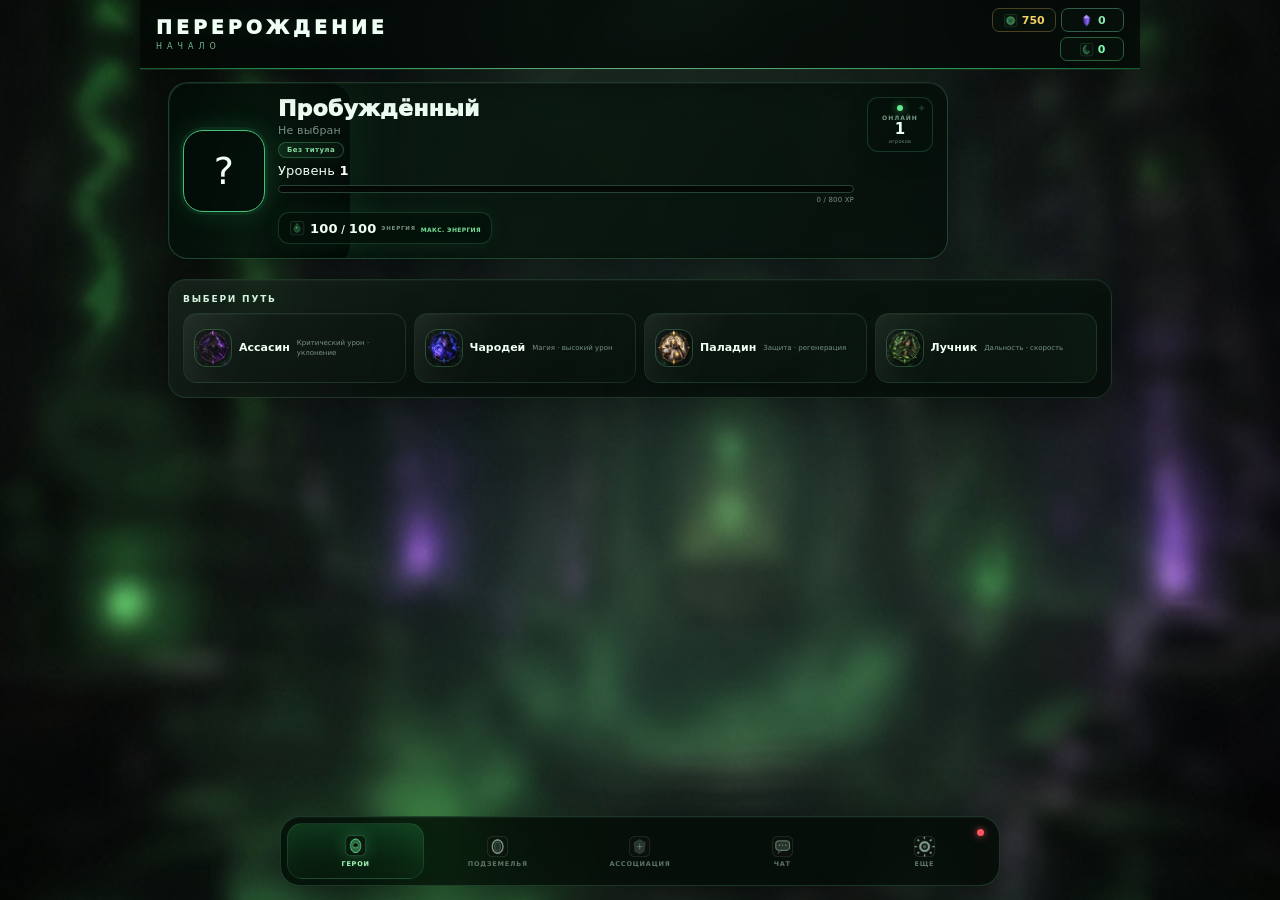
==== commit e6932608: "Add files via upload" ====
--- a/index.html
+++ b/index.html
@@ -229,6 +229,8 @@
     <div id="modalIcon">✦</div>
     <h2 id="modalTitle">Пробуждение</h2>
     <p id="modalText"></p>
+    <button id="modalTitleAction" class="secondary-btn hidden">НАДЕТЬ</button>
+    <button id="modalTitleAction" class="secondary-btn hidden">НАДЕТЬ</button>
     <button id="modalClose" class="primary-btn">ПРОДОЛЖИТЬ</button>
   </div>
 </div>
--- a/style.css
+++ b/style.css
@@ -1150,7 +1150,24 @@
 .topbar{background:rgba(3,11,7,.74);border-bottom-color:rgba(82,205,125,.16);box-shadow:0 10px 35px rgba(0,0,0,.18)}
 .panel,.dungeon,.more-card,.class-card,.shop-item{background:linear-gradient(145deg,rgba(9,25,16,.70),rgba(3,12,8,.64));border-color:rgba(93,207,130,.13);box-shadow:0 14px 34px rgba(0,0,0,.28),inset 0 1px 0 rgba(154,255,190,.025)}
 
-#screen-battle{position:relative}
+#screen-battle{
+  position:fixed !important;
+  inset:0 !important;
+  z-index:1000 !important;
+  width:100vw !important;
+  height:100dvh !important;
+  min-height:100dvh !important;
+  max-width:none !important;
+  margin:0 !important;
+  padding:0 0 90px !important;
+  overflow-y:auto !important;
+  overflow-x:hidden !important;
+  background:#040706 !important;
+}
+#screen-battle .battle-header,
+#screen-battle .battlefield,
+#screen-battle .battle-log,
+#screen-battle .actions{position:relative;z-index:2;}
 #screen-battle::before{content:"";position:absolute;left:-12px;right:-12px;top:34px;height:calc(100% - 34px);z-index:-1;border-radius:22px;background:center/cover no-repeat;filter:blur(10px) saturate(.82);opacity:.58;transform:scale(1.025);pointer-events:none}
 #screen-battle::after{content:"";position:absolute;left:-12px;right:-12px;top:34px;height:calc(100% - 34px);z-index:-1;border-radius:22px;background:linear-gradient(180deg,rgba(2,11,7,.20),rgba(1,7,4,.76) 70%,rgba(0,4,2,.94));pointer-events:none}
 #screen-battle[data-battle-type="worldboss"]::before{background-image:url("img/backgrounds/battle_worldboss.jpg")}
@@ -2725,3 +2742,7 @@
 #screen-dungeons .dungeon-progress{display:none !important}
 #screen-dungeons .dungeon-note{display:none !important}
 #screen-dungeons .dungeon-card .primary-btn{font-size:10px;letter-spacing:1px}
+
+/* v79 — title equip action */
+#modalTitleAction{margin-bottom:7px;width:100%;}
+#modalTitleAction{margin-bottom:7px;width:100%;}
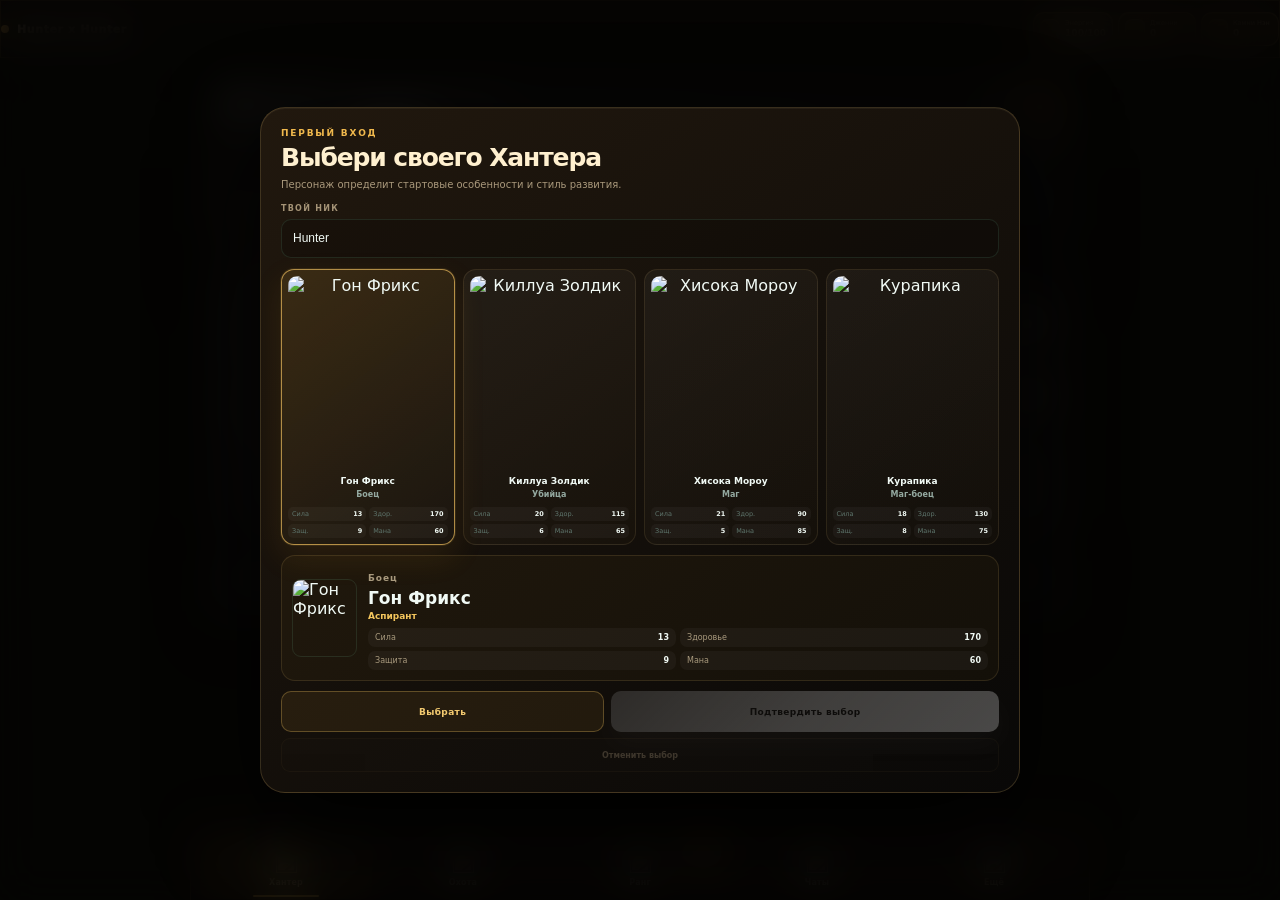
==== commit 43e71370: "Add files via upload" ====
--- a/index.html
+++ b/index.html
@@ -2,238 +2,448 @@
 <html lang="ru">
 <head>
   <meta charset="UTF-8">
-  <meta name="viewport" content="width=device-width,initial-scale=1,maximum-scale=1,user-scalable=no,viewport-fit=cover">
-  <meta name="theme-color" content="#08090d">
-  <title>Перерождение: Начало</title>
+  <meta name="viewport" content="width=device-width, initial-scale=1.0, maximum-scale=1.0, user-scalable=no">
+  <meta name="theme-color" content="#0b0e12">
+  <title>Hunter × Hunter — Nen Hunter</title>
+  <script src="https://telegram.org/js/telegram-web-app.js?63"></script>
   <link rel="stylesheet" href="style.css">
 </head>
 <body>
-<div id="app">
-  <header class="topbar">
-    <div>
-      <div class="game-title">ПЕРЕРОЖДЕНИЕ</div>
-      <div class="subtitle">НАЧАЛО</div>
-    </div>
-    <div class="top-currencies" aria-label="Валюты">
-      <button type="button" class="top-currency top-gold" onclick="showCurrencyInfo('gold')" aria-label="Монеты"><img src="img/icons/gold.png" alt=""><b id="topGold">0</b></button>
-      <button type="button" class="top-currency top-shard" onclick="showCurrencyInfo('shards')" aria-label="Осколки"><img src="img/icons/shard.png" alt=""><b id="topShards">0</b></button>
-      <button type="button" class="top-currency top-shadow" onclick="showCurrencyInfo('shadow')" aria-label="Теневые монеты"><img src="img/icons/shadow.png" alt=""><b id="topShadowCoins">0</b></button>
-    </div>
-  </header>
-
-  <main>
-    <section id="screen-character" class="screen active">
-      <div class="panel hero-card">
-        <button id="hiddenAttentionStar" class="hidden-attention-star" type="button" aria-label="Скрытый объект" onclick="findHiddenStar()">✦</button>
-        <div class="avatar" id="avatar">?</div>
-        <div class="hero-info">
-          <h2 id="playerName">Пробуждённый</h2>
-          <div class="class-line"><span id="className">Не выбран</span></div>
-          <div class="active-title" id="activeTitle">Без титула</div>
-          <div class="level-line">Уровень <b id="level">1</b></div>
-          <div class="xp"><div id="xpBar"></div></div>
-          <div class="xp-text"><span id="xpText">0</span> / <span id="xpNeed">12000</span> XP</div>
-          <div class="resource-mini energy-mini"><img class="ui-icon resource-icon" src="img/icons/energy.png" alt=""><b><span id="heroEnergy">100</span> / <span id="heroEnergyMax">100</span></b><small>ЭНЕРГИЯ</small><em id="heroEnergyTimer">МАКС. ЭНЕРГИЯ</em></div>
-        </div>
-        <div class="hero-online" aria-label="Количество онлайн игроков">
-          <span class="online-dot"></span>
-          <small>ОНЛАЙН</small>
-          <b id="onlinePlayers">1</b>
-          <em>игроков</em>
-        </div>
-      </div>
-
-      <div id="classSelection" class="panel">
-        <div class="section-title">ВЫБЕРИ ПУТЬ</div>
-        <div class="classes">
-          <button class="class-card" data-class="assassin"><img class="emoji-icon" src="img/icons/assassin.png" alt=""><b>Ассасин</b><small>Критический урон · уклонение</small></button>
-          <button class="class-card" data-class="mage"><img class="emoji-icon" src="img/icons/mage.png" alt=""><b>Чародей</b><small>Магия · высокий урон</small></button>
-          <button class="class-card" data-class="paladin"><img class="emoji-icon" src="img/icons/paladin.png" alt=""><b>Паладин</b><small>Защита · регенерация</small></button>
-          <button class="class-card" data-class="archer"><img class="emoji-icon" src="img/icons/archer.png" alt=""><b>Лучник</b><small>Дальность · скорость</small></button>
-        </div>
-      </div>
-
-      <div id="allocationPanel" class="panel stat-allocation collapsed hidden">
-        <button class="allocation-head" type="button" onclick="toggleAllocation()" aria-expanded="true">
+  <div class="app-shell">
+    <header class="topbar">
+      <div class="brand-mark">
+        <span class="brand-dot"></span>
+        <span class="brand-title">Hunter x Hunter</span>
+      </div>
+      <div class="currency-box top-currency">
+        <button class="currency-item energy-currency" id="energyCurrencyBtn" type="button" aria-label="Энергия охоты">
+          <span class="currency-dot energy"><img src="img/icon/energy.png" alt=""></span><span><small>Энергия</small><b id="energyValue">100/100</b></span>
+        </button>
+        <div class="currency-item"><span class="currency-dot jenny"><img src="img/icon/jenny.png" alt=""></span><span><small>Дженни</small><b id="jennyValue">0</b></span></div>
+        <div class="currency-item"><span class="currency-dot nen-gem"><img src="img/icon/nen-gem.png" alt=""></span><span><small>Камни Нэн</small><b id="nenGemValue">0</b></span></div>
+      </div>
+    </header>
+
+    <main class="main-content">
+      <section class="hunter-page" id="hunterPage">
+        <div class="hunter-visual-bg">
+        <section class="hero-card">
+          <div class="hero-glow"></div>
+          <div class="character-portrait-wrap">
+            <img id="characterPortrait" class="character-portrait" src="img/profile/gon.jpg" alt="Персонаж">
+            <div class="portrait-ring"></div>
+          </div>
+
+          <div class="hero-info">
+            <div class="character-label">АКТИВНЫЙ ПЕРСОНАЖ</div>
+            <div class="hero-name-line"><h3 id="nicknameDisplay">Hunter</h3><span class="premium-badge" id="premiumBadge" hidden>PREMIUM</span></div>
+            <div class="class-line">
+              <span id="characterClass">Боец</span>
+              <span class="separator">•</span>
+              <span id="characterRank">Аспирант</span>
+            </div>
+            <div class="aura-compact" aria-label="Аура">
+              <img src="img/icon/aura.png" alt="">
+              <strong id="auraValue">0 <span>аура</span></strong>
+            </div>
+
+            <div class="level-row">
+              <div class="level-head">
+                <span class="level-caption">Уровень Нэн</span>
+                <strong id="levelValue">1</strong>
+              </div>
+              <div class="xp-numbers"><span id="xpCurrent">0</span> / <span id="xpMax">100</span> XP</div>
+            </div>
+            <div class="progress-track xp-track">
+              <div class="progress-fill xp-fill" id="xpFill"></div>
+            </div>
+          </div>
+        </section>
+
+        <section class="primary-section">
+          <div class="section-heading-row">
+            <span class="section-kicker">ОСНОВНЫЕ</span>
+          </div>
+          <div class="primary-grid" id="primaryStats"></div>
+          <div class="secondary-list" id="secondaryStats"></div>
+        </section>
+
+        <div class="profile-actions" aria-label="Разделы персонажа">
+          <button class="profile-action" id="openInventoryBtn" type="button">
+            <span class="profile-action-icon"><img src="img/icon/inventory.png" alt=""></span>
+            <span><b>Инвентарь</b></span>
+          </button>
+          <button class="profile-action" id="openSkillsBtn" type="button">
+            <span class="profile-action-icon"><img src="img/icon/skills.png" alt=""></span>
+            <span><b>Навыки</b></span>
+          </button>
+        </div>
+        </div>
+
+      </section>
+
+      <section class="skills-screen" id="skillsScreen" aria-hidden="true">
+        <div class="skills-panel">
+          <div class="skills-header">
+            <div>
+              <span class="section-kicker">НЭН / НАВЫКИ</span>
+              <h2 id="skillsTitle">Навыки</h2>
+              <p id="skillsSubtitle">Выбери до двух активных техник</p>
+            </div>
+            <button class="skills-close" id="closeSkillsBtn" type="button" aria-label="Закрыть">×</button>
+          </div>
+          <div class="skills-selection-info">
+            <div class="active-skills-heading"><span>АКТИВНЫЕ НАВЫКИ</span><b id="selectedSkillsCount">0 / 2</b></div>
+            <p>Надень до двух открытых техник. Нажми на надетый навык, чтобы снять его.</p>
+            <div class="active-skill-slots" id="activeSkillSlots"></div>
+          </div>
+          <div class="skills-grid" id="skillsGrid"></div>
+        </div>
+      </section>
+
+    <section class="inventory-screen" id="inventoryScreen" aria-hidden="true">
+      <div class="inventory-panel">
+        <div class="inventory-header">
           <div>
-            <div class="section-title">ОСНОВНЫЕ <span id="allocationArrow">⌃</span></div>
-            <small>Распредели очки персонажа</small>
-          </div>
-          <div class="points-badge notice-host"> <i class="notice-dot inline-notice" id="notice-points"></i>ОЧКИ <b id="statPoints">0</b></div>
-        </button>
-        <div class="stat-list" id="flatStats"></div>
-        <div class="alloc-title">БОЕВЫЕ %</div>
-        <div class="stat-list" id="percentStats"></div>
-      </div>
-
-      <div id="heroProfilePanel" class="panel hero-profile-panel hidden">
-        <div class="hero-profile-head">
-          <div><div class="section-title">БОЕВОЙ ПРОФИЛЬ</div><small>Сводка текущей боевой специализации</small></div>
-          <div class="hero-profile-rank"><span>РАНГ</span><b id="profileRank">F</b></div>
-        </div>
-        <div class="hero-profile-grid">
-          <div><small>ИНДЕКС СИЛЫ</small><b id="combatPowerIndex">0</b></div>
-          <div><small>АТАКА</small><b id="profileAttack">0</b></div>
-          <div><small>ЗАЩИТА</small><b id="profileDefense">0</b></div>
-          <div><small>ЗДОРОВЬЕ</small><b id="profileHealth">0</b></div>
-        </div>
-        <div class="hero-profile-specialization"><span>СПЕЦИАЛИЗАЦИЯ</span><b id="profileSpecialization">—</b></div>
-      </div>
-
-      <div id="rebirthPanel" class="panel rebirth-panel hidden"></div>
-
-      <div id="heroSkillsButton" class="panel hero-skills-button hidden">
-        <button type="button" class="skills-open-btn notice-host" onclick="openSkills()"><i class="notice-dot inline-notice" id="notice-skills"></i><img src="img/icons/skill.png" alt=""> НАВЫКИ</button>
-      </div>
-
-      <div id="heroProgressLinks" class="hero-progress-links hidden">
-        <button type="button" class="hero-link-card" onclick="openHeroSubscreen('inventory')"><i class="notice-dot inline-notice" id="notice-inventory-hero"></i><img src="img/icons/inventory.png" alt=""><b>ИНВЕНТАРЬ</b><small>Экипировка · заточка</small></button>
-        <button type="button" class="hero-link-card hero-talent-link notice-host" onclick="openHeroSubscreen('talents')"><i class="notice-dot inline-notice" id="notice-talents"></i><img src="img/talents/talents.png" alt=""><b>ДРЕВО ТАЛАНТОВ</b><small>Очки · развитие</small></button>
-      </div>
-
-      <div id="evolutionPanel" class="panel hidden">
-        <div class="section-title">ЭВОЛЮЦИЯ — УРОВЕНЬ 20</div>
-        <div id="evolutionChoices" class="evolutions"></div>
-      </div>
-    </section>
-
-    <section id="screen-dungeons" class="screen">
-      <div id="dungeonRanks" class="dungeon-root"></div>
-    </section>
-
-    <section id="screen-world" class="screen">
-      <div class="world-heading panel">
-        <div class="world-heading-main">
-          <div class="world-compass">✦</div>
-          <div><span>МИР</span><small>Исследуй территории, открывай локации и побеждай отряды врагов</small></div>
-        </div>
-        <div class="world-energy"><img class="stat-icon" src="img/icons/energy.png" alt=""><b id="worldEnergy">100</b>/<b id="worldEnergyMax">100</b><small>ЭНЕРГИЯ</small></div>
-      </div>
-      <div class="world-route"><span></span><b>КАРТА МИРА</b><small>10 рангов · 30 прохождений на локацию</small><span></span></div>
-      <div id="worldRanks" class="world-map"></div>
-    </section>
-
-    <section id="screen-chat" class="screen">
-      <div class="screen-heading"><span>ЧАТ</span><small>Общий канал игроков</small></div>
-      <div class="chat-shell panel">
-        <div class="chat-status"><span class="chat-live-dot"></span><div><b>ОБЩИЙ ЧАТ</b><small>Локальный режим · готов к подключению сервера</small></div><span class="chat-online">OFFLINE</span></div>
-        <div id="chatMessages" class="chat-messages"></div>
-        <form id="chatForm" class="chat-form">
-          <input id="chatInput" maxlength="180" autocomplete="off" placeholder="Напиши сообщение...">
-          <button type="submit" class="chat-send">➤</button>
-        </form>
-      </div>
-    </section>
-
-    <section id="screen-association" class="screen">
-      <div class="screen-heading"><span>АССОЦИАЦИЯ</span><small>Повышение ранга</small></div>
-      <div class="panel rank-card">
-        <div class="rank-big" id="associationRank">F</div>
-        <div>
-          <h2 id="nextRankTitle">Следующий ранг: E</h2>
-          <p>Победи босса текущего ранга и собери необходимое количество монет.</p>
-        </div>
-      </div>
-      <div id="rankRequirements" class="panel requirements"></div>
-      <button id="rankUpBtn" class="primary-btn">ПРОЙТИ ИСПЫТАНИЕ</button>
-    </section>
-
-    <section id="screen-more" class="screen">
-      <div class="screen-heading"><span>ЕЩЁ</span><small>Меню игрока</small></div>
-<div class="more-grid"><div class="more-section"><div class="more-section-title">🎉 СОБЫТИЯ</div><div class="more-section-grid"><button class="more-card event-more-card" onclick="openSubscreen('events')"><img class="emoji-icon" src="img/events/events.png" alt=""><b>События</b><small>Колесо удачи · Таинственный разлом</small></button></div></div>
-<div class="more-section"><div class="more-section-title">⚔️ БОЕВЫЕ СИСТЕМЫ</div><div class="more-section-grid"><button class="more-card featured-card" onclick="showScreen('world')"><img class="emoji-icon" src="img/icons/nav_dungeons.png" alt=""><b>Мир</b><small>Карта мира · 10 рангов · 30 прохождений</small></button><button class="more-card featured-card" onclick="openSubscreen('worldBoss')"><img class="emoji-icon" src="img/icons/boss.png" alt=""><b>Мировой босс</b><small>12 часов · 3 попытки · большие награды</small></button><button class="more-card" onclick="openSubscreen('arena')" data-level-gate="15"><img class="emoji-icon" src="img/icons/arena.png" alt=""><b>Арена</b><small>5 боёв в день · рейтинг</small></button><button class="more-card" onclick="openSubscreen('rating')"><img class="emoji-icon" src="img/icons/rating.png" alt=""><b>Рейтинг</b><small>Твоя боевая мощь и место</small></button><button class="more-card" onclick="openSubscreen('farm')" data-level-gate="10"><img class="emoji-icon" src="img/icons/farm.png" alt=""><b>Фарм-зона</b><small>∞ мобы · XP · золото</small></button></div></div>
-<div class="more-section"><div class="more-section-title">🌳 РАЗВИТИЕ</div><div class="more-section-grid"><button class="more-card expedition-more-card notice-host" onclick="openSubscreen('expedition')"><i class="notice-dot" id="notice-expedition"></i><img class="emoji-icon" src="img/expeditions/expedition.png" alt=""><b>Экспедиция</b><small>2 / 4 / 6 часов · XP · монеты</small></button><button class="more-card" onclick="openSubscreen('quests')"><i class="notice-dot" id="notice-quests"></i><img class="emoji-icon" src="img/icons/quests.png" alt=""><b>Задания</b><small>Цели и награды текущего цикла</small></button><button class="more-card" onclick="openSubscreen('achievements')"><img class="emoji-icon" src="img/icons/achievements.png" alt=""><b>Достижения</b><small>Награды и серия входов</small></button><button class="more-card notice-host" onclick="openSubscreen('titles')"><i class="notice-dot" id="notice-titles"></i><img class="emoji-icon" src="img/icons/titles.png" alt=""><b>Титулы</b><small>Выбери свой статус</small></button><button class="more-card story-card notice-host" onclick="openSubscreen('storyQuests')"><i class="notice-dot" id="notice-story"></i><img class="emoji-icon" src="img/icons/story_quests.png" alt=""><b>Сюжет</b><small>Главы и путь героя</small></button></div></div>
-<div class="more-section"><div class="more-section-title">🎁 НАГРАДЫ</div><div class="more-section-grid"><button class="more-card daily-card notice-host" onclick="openSubscreen('daily')"><i class="notice-dot" id="notice-daily"></i><img class="emoji-icon" src="img/icons/daily.png" alt=""><b>Сундук дня</b><small>Бесплатная награда каждый день</small></button><button class="more-card" onclick="openSubscreen('mail')"><i class="notice-dot" id="notice-mail"></i><img class="emoji-icon" src="img/icons/mail.png" alt=""><b>Почта</b><small>Системные сообщения</small></button></div></div>
-<div class="more-section"><div class="more-section-title">🪙 ЭКОНОМИКА</div><div class="more-section-grid"><button class="more-card" onclick="openSubscreen('shop')"><img class="emoji-icon" src="img/icons/shop.png" alt=""><b>Магазин</b><small>Валюта и Premium</small></button><button class="more-card" onclick="openSubscreen('bazaar')" data-level-gate="10"><img class="emoji-icon" src="img/icons/bazaar.png" alt=""><b>Базар</b><small>Продажа снаряжения и лута</small></button><button class="more-card casino-more-card" onclick="openSubscreen('casino')"><img class="emoji-icon" src="img/casino/casino.png" alt=""><b>Казино</b><small>Сапёр · ставки 🌑 10–1 000</small></button></div></div>
-<div class="more-section"><div class="more-section-title">⚙️ СИСТЕМА</div><div class="more-section-grid"><button class="more-card system-card" onclick="showSystemScan()"><img class="emoji-icon" src="img/icons/scanner.png" alt=""><b>Сканер системы</b><small>Боевой статус персонажа</small></button><button class="more-card" onclick="openSubscreen('settings')"><img class="emoji-icon" src="img/icons/settings.png" alt=""><b>Настройки</b><small>Параметры игры</small></button></div></div></div>
-
-    </section>
-
-    <section id="screen-sub" class="screen">
-      <div class="subscreen-header">
-        <button class="sub-back" onclick="closeSubscreen()">← НАЗАД</button>
-        <span id="subscreenTitle">РАЗДЕЛ</span>
-      </div>
-      <div id="subscreenContent" class="panel subscreen-content"></div>
-    </section>
-
-    <section id="screen-battle" class="screen">
-      <div class="battle-header">
-        <button id="leaveBattle" class="back-btn">← ВЫЙТИ</button>
-        <span id="battleDungeonName">ПОДЗЕМЕЛЬЕ</span>
-        <span id="battleFloor">1/1</span>
-      </div>
-
-      <div class="battlefield panel">
-        <div class="fighter">
-          <div class="fighter-label">ТЫ</div>
-          <div class="fighter-sprite player-sprite" id="battlePlayerSprite"><img class="battle-class-img" src="img/icons/avatar_mage.png" alt=""></div>
-          <div class="hpbar"><div id="playerHpBar"></div></div>
-          <div class="hptext"><span id="battlePlayerHp">0</span> / <span id="battlePlayerMaxHp">0</span> HP</div>
-          <div class="battle-resource-label"><img class="stat-icon" src="img/icons/mana.png" alt=""> МАНА</div>
-          <div class="manabar"><div id="battlePlayerManaBar"></div></div>
-          <div class="hptext"><span id="battlePlayerMana">0</span> / <span id="battlePlayerMaxMana">0</span></div>
-        </div>
-        <div class="vs">VS</div>
-        <div class="fighter">
-          <div class="fighter-label" id="enemyName">МОНСТР</div>
-          <div class="fighter-sprite enemy-sprite" id="enemySprite"><img class="battle-monster-img" src="img/icons/monster.png" alt=""></div>
-          <div class="hpbar"><div id="enemyHpBar"></div></div>
-          <div class="hptext"><span id="enemyHp">0</span> / <span id="enemyMaxHp">0</span></div>
-        </div>
-      </div>
-
-      <div id="battleLog" class="battle-log"></div>
-
-      <div class="actions">
-        <button id="attackBtn" class="action-btn attack"><img class="btn-emoji" src="img/icons/attack.png" alt=""><span>ОБЫЧНАЯ АТАКА</span></button>
-        <button id="skillBtn" class="action-btn skill"><img class="btn-emoji" src="img/icons/skill.png" alt=""><span id="skillName">НАВЫК</span></button>
-        <button onclick="autoBattle()" class="secondary-btn"><img class="btn-inline-icon" src="img/icons/auto.png" alt=""> АВТО-БОЙ</button><button id="healBtn" class="action-btn heal"><img class="btn-emoji" src="img/icons/heal.png" alt=""><span>ЛЕЧЕНИЕ</span></button><div class="battle-potions"><button type="button" onclick="usePotion('attack')"><img src="img/icons/potion_attack.png" alt=""><span>АТК</span><b id="potionAttackCount">0</b></button><button type="button" onclick="usePotion('heal')"><img src="img/icons/potion_heal.png" alt=""><span>HP</span><b id="potionHealCount">0</b></button><button type="button" onclick="usePotion('mana')"><img src="img/icons/potion_mana.png" alt=""><span>МАНА</span><b id="potionManaCount">0</b></button></div>
-      </div>
-    </section>
-  </main>
-
-  <nav class="bottom-nav">
-    <button data-screen="character" class="nav-btn active"><i class="notice-dot nav-notice" id="notice-hero"></i><img class="nav-icon" src="img/icons/nav_hero.png" alt=""><span>ГЕРОЙ</span></button>
-    <button data-screen="dungeons" class="nav-btn"><img class="nav-icon" src="img/icons/nav_dungeons.png" alt=""><span>ПОДЗЕМЕЛЬЯ</span></button>
-    <button data-screen="association" class="nav-btn"><i class="notice-dot nav-notice" id="notice-association"></i><img class="nav-icon" src="img/icons/nav_assoc.png" alt=""><span>АССОЦИАЦИЯ</span></button>
-    <button data-screen="chat" class="nav-btn"><img class="nav-icon" src="img/icons/nav_chat.png" alt=""><span>ЧАТ</span></button>
-    <button data-screen="more" class="nav-btn"><i class="notice-dot nav-notice" id="notice-more"></i><img class="nav-icon" src="img/icons/nav_more.png" alt=""><span>ЕЩЁ</span></button>
-  </nav>
-</div>
-
-<div id="itemDetailModal" class="item-detail-modal hidden" role="dialog" aria-modal="true">
-  <div class="item-detail-box">
-    <button class="item-detail-close" type="button" onclick="closeItemDetails()">×</button>
-    <div class="item-detail-header"><span class="system-kicker">ПРЕДМЕТ</span><h2 id="itemDetailTitle">Предмет</h2></div>
-    <div id="itemDetailContent"></div>
+            <span class="section-kicker">СНАРЯЖЕНИЕ</span>
+            <h2>Инвентарь</h2>
+          </div>
+          <div class="inventory-header-right">
+            <span class="inventory-capacity" id="inventoryCapacity">0 / 100</span>
+            <button class="inventory-close" id="closeInventoryBtn" type="button" aria-label="Закрыть">×</button>
+          </div>
+        </div>
+
+        <div class="equipment-card">
+          <div class="equipment-side equipment-left">
+            <button class="equipment-slot" data-equip-slot="weapon" type="button">
+              
+            </button>
+            <button class="equipment-slot" data-equip-slot="armor" type="button">
+              
+            </button>
+          </div>
+
+          <div class="equipment-character">
+            <div class="equipment-character-glow"></div>
+            <img id="inventoryCharacterPortrait" src="img/profile/gon.jpg" alt="Персонаж">
+          </div>
+
+          <div class="equipment-side equipment-right">
+            <button class="equipment-slot" data-equip-slot="amulet" type="button">
+              
+            </button>
+            <button class="equipment-slot" data-equip-slot="ring" type="button">
+              
+            </button>
+          </div>
+
+          <div class="artifact-slots">
+            <div class="artifact-row">
+              <button class="equipment-slot artifact-slot" data-equip-slot="artifact1" type="button"></button>
+              <button class="equipment-slot artifact-slot" data-equip-slot="artifact2" type="button"></button>
+              <button class="equipment-slot artifact-slot" data-equip-slot="artifact3" type="button"></button>
+            </div>
+          </div>
+        </div>
+
+        <div class="inventory-toolbar">
+          <div>
+            <b>Снаряжение</b>
+            <span id="inventorySelectedLabel" class="inventory-helper-hidden"></span>
+          </div>
+          <div class="inventory-actions">
+            <button id="inventoryBestBtn" type="button">Надеть лучшее</button>
+            <button id="inventoryMassBtn" type="button">Выбрать</button>
+          </div>
+        </div>
+
+        <div class="mass-toolbar" id="massToolbar">
+          <button id="inventorySelectAllBtn" type="button">Выбрать всё</button>
+          <span id="inventoryMassCount">Выбрано: 0</span>
+          <button id="inventoryDeleteSelectedBtn" type="button" class="danger-action">Удалить всё</button>
+        </div>
+
+        <div class="inventory-grid" id="inventoryGrid"></div>
+      </div>
+    </section>
+
+
+    <section class="equipment-modal" id="equipmentModal" aria-hidden="true">
+      <div class="equipment-modal-panel">
+        <button class="equipment-modal-close" id="equipmentModalClose" type="button" aria-label="Закрыть">×</button>
+        <div id="equipmentModalContent"></div>
+      </div>
+    </section>
+
+    <section class="hunt-screen" id="huntScreen" aria-hidden="true">
+      <div class="hunt-panel">
+        <div class="hunt-header">
+          <div><span class="section-kicker">МИР / ОХОТА</span><p>Выбирай область по уровню Нэн и отправляйся на охоту.</p></div>
+        </div>
+        <div class="hunt-levels" id="huntLevels"></div>
+        <div class="hunt-area" id="huntArea"></div>
+        <div class="hunt-dungeons" id="huntDungeons"></div>
+      </div>
+    </section>
+
+    <section class="hunt-detail-modal" id="huntDetailModal" aria-hidden="true">
+      <div class="hunt-detail-modal-panel">
+        <button class="hunt-detail-modal-close" id="huntDetailModalClose" type="button" aria-label="Закрыть">×</button>
+        <div id="huntDetailModalContent"></div>
+      </div>
+    </section>
+
+    <section class="battle-screen" id="battleScreen" aria-hidden="true">
+      <div class="battle-shell" id="battleShell">
+        <div class="battle-topbar"><button id="battleCloseBtn" class="battle-exit-btn" type="button" aria-label="Выйти из боя">×</button><b id="battleDungeonName">Данж</b><span id="battleTurnLabel">Ход игрока</span></div>
+        <div class="battle-field">
+          <div class="battle-fighter player-fighter"><img id="battlePlayerImage" src="img/dungeon/me_klass/gon.png" alt=""><div class="fighter-name" id="battlePlayerName">Hunter</div><div class="fighter-aura" id="battlePlayerAura">✦ 0 ауры</div><div class="battle-bar hp"><i id="battlePlayerHpFill"></i></div><div class="battle-numbers"><span id="battlePlayerHp">0/0</span></div><div class="battle-bar mana"><i id="battlePlayerManaFill"></i></div><div class="battle-numbers"><span id="battlePlayerMana">0/0</span></div></div>
+          <div class="battle-vs">VS</div>
+          <div class="battle-fighter enemy-fighter"><img id="battleEnemyImage" src="" alt=""><div class="fighter-name" id="battleEnemyName">Враг</div><div class="fighter-aura" id="battleEnemyAura">✦ 0 ауры</div><div class="battle-bar hp"><i id="battleEnemyHpFill"></i></div><div class="battle-numbers"><span id="battleEnemyHp">0/0</span></div><div class="battle-bar mana"><i id="battleEnemyManaFill"></i></div><div class="battle-numbers"><span id="battleEnemyMana">0/0</span></div></div>
+        </div>
+        <div class="battle-log" id="battleLog"></div>
+        <div class="battle-actions" id="battleActions"></div>
+      </div>
+    </section>
+
+    <section class="battle-result-modal" id="battleResultModal" aria-hidden="true">
+      <div class="battle-result-panel">
+        <div class="battle-result-icon" id="battleResultIcon">✓</div>
+        <span class="section-kicker">РЕЗУЛЬТАТ ОХОТЫ</span>
+        <h2 id="battleResultTitle">ПОБЕДА</h2>
+        <p id="battleResultSubtitle">Вы победили противника.</p>
+        <div id="battleResultRewards"></div>
+        <button class="battle-result-close" id="battleResultCloseBtn" type="button">Вернуться к охоте</button>
+      </div>
+    </section>
+
+    <section class="more-screen" id="moreScreen" aria-hidden="true">
+      <div class="more-panel">
+        <div class="more-heading"><span class="section-kicker">ПРОФИЛЬ / СИСТЕМА</span><h2>Ещё</h2><p>Дополнительные разделы охотника.</p></div>
+        <div class="more-section"><div class="more-section-title">МИР</div><div class="more-section-grid">
+          <button class="more-menu-button" id="openBossBtn" type="button"><span class="more-menu-icon"><img src="img/icon/boss.png" alt=""></span><span><b>Босс</b></span><strong>›</strong></button>
+          <button class="more-menu-button" id="openExpeditionBtn" type="button"><span class="more-menu-icon"><img src="img/icon/expedition.png" alt=""></span><span><b>Экспедиция</b></span><strong>›</strong></button>
+        </div></div>
+        <div class="more-section"><div class="more-section-title">ЭКОНОМИКА</div><div class="more-section-grid">
+          <button class="more-menu-button" id="openShopBtn" type="button"><span class="more-menu-icon"><img src="img/icon/shop.png" alt=""></span><span><b>Магазин</b></span><strong>›</strong></button>
+          <button class="more-menu-button" id="openBlackMarketBtn" type="button"><span class="more-menu-icon"><img src="img/icon/black-market.png" alt=""></span><span><b>Черный рынок</b></span><strong>›</strong></button>
+        </div></div>
+        <div class="more-section"><div class="more-section-title">СИСТЕМА</div><div class="more-section-grid more-section-grid-single">
+          <button class="more-menu-button" id="openSettingsBtn" type="button"><span class="more-menu-icon"><img src="img/icon/settings.png" alt=""></span><span><b>Настройки</b></span><strong>›</strong></button>
+        </div></div>
+      </div>
+    </section>
+
+
+    <section class="boss-screen" id="bossScreen" aria-hidden="true"><div class="boss-panel"><div class="boss-head"><button class="boss-back" id="bossBackBtn" type="button">‹</button><div><span class="section-kicker">МИР / РЕЙД</span><h2>Босс</h2><p>Особо опасные цели Ассоциации. Урон сохраняется между попытками до смены босса.</p></div></div><div class="boss-lock" id="bossLock"><b>Доступно с 15 уровня</b><span>Получи достаточно опыта, чтобы Ассоциация допустила тебя к рейдовым заданиям.</span></div><div id="bossContent"></div></div></section>
+
+    <section class="expedition-screen" id="expeditionScreen" aria-hidden="true">
+      <div class="expedition-panel">
+        <div class="expedition-head"><button class="expedition-back" id="expeditionBackBtn" type="button">‹</button><div><span class="section-kicker">МИР / ЭКСПЕДИЦИЯ</span><h2>Экспедиция</h2><p>Отправь охотника в путь. Чем дольше маршрут, тем выше награды и шанс редкого снаряжения.</p></div></div>
+        <div class="expedition-lock" id="expeditionLock"><b>Доступно с 10 уровня</b><span>Подними уровень персонажа, чтобы открыть дальние задания Ассоциации охотников.</span></div>
+        <div class="expedition-content" id="expeditionContent">
+          <div class="expedition-routes" id="expeditionRoutes"></div>
+          <article class="expedition-detail" id="expeditionDetail"></article>
+        </div>
+        <article class="expedition-active" id="expeditionActive" hidden></article>
+      </div>
+    </section>
+
+    <section class="expedition-result-modal" id="expeditionResultModal" aria-hidden="true"><div class="expedition-result-panel"><div class="battle-result-icon">✓</div><span class="section-kicker">ЭКСПЕДИЦИЯ ЗАВЕРШЕНА</span><h2>Возвращение</h2><p id="expeditionResultText"></p><div id="expeditionResultRewards"></div><button id="expeditionResultClose" type="button">Забрать награды</button></div></section>
+    <section class="expedition-block-modal" id="expeditionBlockModal" aria-hidden="true"><div class="expedition-block-panel"><div class="expedition-block-icon">⌛</div><h3>Охотник в экспедиции</h3><p id="expeditionBlockText"></p><button id="expeditionBlockClose" type="button">Закрыть</button></div></section>
+
+    <section class="energy-modal" id="energyModal" aria-hidden="true">
+      <div class="energy-modal-panel">
+        <button class="energy-modal-close" id="energyModalClose" type="button" aria-label="Закрыть">×</button>
+        <div class="energy-modal-icon"><img src="img/icon/energy.png" alt=""></div>
+        <span class="section-kicker">ОХОТА / ЭНЕРГИЯ</span>
+        <h2>Энергия</h2>
+        <div class="energy-modal-value" id="energyModalValue">100 / 100</div>
+        <div class="energy-progress"><i id="energyProgressFill"></i></div>
+        <p>Каждый вход в данж Охоты расходует <b>5 энергии</b>. Восстанавливается <b>1 энергия каждые 3 минуты</b>, даже когда игра закрыта.</p>
+        <div class="energy-full-time"><span>До полного восстановления</span><b id="energyFullTime">Полная</b></div>
+      </div>
+    </section>
+
+
+    <section class="shop-screen economy-screen" id="shopScreen" aria-hidden="true">
+      <div class="shop-panel economy-panel">
+        <div class="economy-head">
+          <button class="economy-back" id="shopBackBtn" type="button">‹</button>
+          <div><span class="section-kicker">ЭКОНОМИКА / МАГАЗИН</span><h2>Магазин</h2><p>Камни Нэн, Premium и снаряжение Ассоциации. Витрина обновляется каждые 2 часа.</p></div>
+        </div>
+        <article class="premium-offer" id="premiumOffer">
+          <div class="premium-offer-copy">
+            <span class="premium-crown">✦</span><span class="section-kicker">HUNTER PREMIUM</span>
+            <h3>Статус элитного охотника</h3>
+            <p>Небольшие постоянные преимущества без превращения Premium в обязательную покупку.</p>
+            <div class="premium-benefits">
+              <span>✦ Значок возле ника</span><span>◈ Золотая рамка профиля</span><span>⚡ +50 максимум энергии</span>
+              <span>XP +10%</span><span>Дженни +10%</span><span>Инвентарь +25 мест</span><span>Чёрный рынок +5 лотов</span><span>Комиссия рынка 3%</span>
+            </div>
+          </div>
+          <div class="premium-offer-action"><b id="premiumStatusText">Premium не активен</b><button id="buyPremiumBtn" type="button">30 дней • 299 ⭐</button></div>
+        </article>
+        <div class="shop-section-head"><div><span class="section-kicker">КАМНИ НЭН</span><h3>Пополнение</h3></div><small>Покупка через Telegram Stars</small></div>
+        <div class="nen-pack-grid" id="nenPackGrid"></div>
+        <div class="shop-section-head"><div><span class="section-kicker">СНАРЯЖЕНИЕ</span><h3>Витрина Ассоциации</h3></div><small>Смена через <b id="shopRotationTimer">--:--:--</b></small></div>
+        <div class="shop-stock-note">Предметы подбираются около твоего уровня. Класс может отличаться — выгодную находку можно оставить для смены персонажа или продать.</div>
+        <div class="shop-equipment-grid" id="shopEquipmentGrid"></div>
+        <div class="economy-hint" id="shopHint"></div>
+      </div>
+    </section>
+
+    <section class="market-screen economy-screen" id="marketScreen" aria-hidden="true">
+      <div class="market-panel economy-panel">
+        <div class="economy-head">
+          <button class="economy-back" id="marketBackBtn" type="button">‹</button>
+          <div><span class="section-kicker">ЭКОНОМИКА / ИГРОКИ</span><h2>Чёрный рынок</h2><p>Выставляй найденное снаряжение и покупай лоты других охотников за Дженни.</p></div>
+          <span class="market-mode" id="marketMode">Проверка сети…</span>
+        </div>
+        <div class="market-sell-card">
+          <div class="market-sell-head"><div><b>Выставить предмет</b><small id="marketSlotsText">0 / 5 лотов</small></div><span id="marketCommissionText">Комиссия 5% при продаже</span></div>
+          <button class="market-item-picker" id="marketItemPickerBtn" type="button"><span id="marketSelectedItemText">Выбрать предмет из инвентаря</span><strong>›</strong></button>
+          <div class="market-price-row"><input id="marketPriceInput" type="number" min="1" step="1" inputmode="numeric" placeholder="Цена в Дженни"><button id="marketCreateListingBtn" type="button">Выставить</button></div>
+          <div class="economy-hint" id="marketSellHint"></div>
+        </div>
+        <div class="market-tabs"><button class="active" data-market-tab="all" type="button">Все лоты</button><button data-market-tab="mine" type="button">Мои лоты</button></div>
+        <div class="market-list" id="marketList"></div>
+      </div>
+    </section>
+
+    <section class="market-picker-modal" id="marketPickerModal" aria-hidden="true">
+      <div class="market-picker-panel">
+        <div class="market-picker-head"><div><span class="section-kicker">ЧЁРНЫЙ РЫНОК</span><h3>Выбери предмет</h3></div><button id="marketPickerClose" type="button">×</button></div>
+        <div class="market-picker-grid" id="marketPickerGrid"></div>
+      </div>
+    </section>
+
+    <section class="settings-modal" id="settingsModal" aria-hidden="true">
+      <div class="settings-panel">
+        <button class="settings-close" id="settingsCloseBtn" type="button" aria-label="Закрыть">×</button>
+        <div class="settings-heading"><span class="section-kicker">ПРОФИЛЬ</span><h2>Настройки</h2><p>Изменения применяются сразу.</p></div>
+        <div class="settings-block">
+          <div class="settings-block-title"><span>Ник профиля</span><b id="nicknameChangePrice">Первая смена бесплатно</b></div>
+          <div class="settings-nick-row"><input id="settingsNickname" maxlength="18" autocomplete="off"><button id="changeNicknameBtn" type="button">Сменить</button></div>
+          <small class="settings-hint" id="settingsNicknameHint"></small>
+        </div>
+        <div class="settings-block settings-character-change">
+          <div class="settings-block-title"><span>Персонаж</span><b id="characterChangePrice">Первая смена бесплатно</b></div>
+          <button class="settings-character-toggle" id="settingsCharacterToggle" type="button"><span><img id="settingsCharacterCurrentImage" src="img/profile/gon.jpg" alt=""><b id="settingsCharacterCurrentName">Гон Фрикс</b></span><strong>Выбрать ▾</strong></button>
+          <div class="settings-character-picker" id="settingsCharacterPicker" hidden></div>
+          <button class="settings-character-confirm" id="settingsCharacterConfirm" type="button" disabled>Сменить персонажа</button>
+          <small class="settings-hint" id="settingsCharacterHint"></small>
+        </div>
+      </div>
+    </section>
+
+    <section class="rank-screen" id="rankScreen" aria-hidden="true">
+      <div class="rank-panel">
+        <div class="rank-header">
+          <div><span class="section-kicker">ИСПЫТАНИЯ / РАНГ</span><h2>Ранг</h2><p>Проходи испытания и получай новые титулы. Каждая смена титула даёт ещё +7% к базовым характеристикам.</p></div>
+          <div class="rank-current"><span>ТЕКУЩИЙ ТИТУЛ</span><b id="rankCurrentTitle">Аспирант</b><small id="rankCurrentBonus">+0% к базовым характеристикам</small></div>
+        </div>
+        <div class="rank-lock" id="rankLock"><div class="rank-lock-icon">🔒</div><b>Ранг закрыт</b><span>Достигни 15 уровня персонажа, чтобы открыть испытания.</span></div>
+        <div class="rank-trials" id="rankTrials"></div>
+      </div>
+    </section>
+
+    <section class="chat-screen" id="chatScreen" aria-hidden="true">
+      <div class="chat-panel">
+        <div class="chat-header">
+          <div class="chat-heading">
+            <span class="section-kicker">СВЯЗЬ / ОХОТНИКИ</span>
+            <h2>Чаты</h2>
+            <p>Общий канал охотников. Общайся, делись победами и находками.</p>
+          </div>
+          <div class="chat-online"><span class="online-dot"></span><div><b id="chatOnlineCount">1</b><small>охотников онлайн</small></div></div>
+        </div>
+        <div class="chat-room-card">
+          <div class="chat-room-top">
+            <div class="chat-room-title"><span class="chat-room-icon">✦</span><div><b>Общий чат</b><small>Все охотники</small></div></div>
+            <span class="chat-status"><i></i> ОНЛАЙН</span>
+          </div>
+          <div class="chat-messages" id="chatMessages" aria-live="polite"></div>
+          <div class="chat-composer">
+            <div class="chat-avatar"><img id="chatAvatar" src="img/profile/gon.jpg" alt=""></div>
+            <div class="chat-input-wrap">
+              <div id="chatAttachedItem" class="chat-attached-item" hidden></div>
+              <input id="chatInput" type="text" maxlength="180" autocomplete="off" placeholder="Написать сообщение...">
+              <div class="chat-input-meta"><span>Общий чат</span><span id="chatCharCount">0 / 180</span></div>
+              <button id="chatInventoryBtn" class="chat-inventory-btn" type="button"><img src="img/icon/inventory.png" alt=""> Инвентарь</button>
+            </div>
+            <button id="chatSendBtn" class="chat-send-btn" type="button" aria-label="Отправить сообщение">➤</button>
+          </div>
+        </div>
+      </div>
+    </section>
+
+    <section class="chat-equipment-picker" id="chatEquipmentPicker" aria-hidden="true">
+      <div class="chat-picker-panel">
+        <div class="chat-picker-head"><div><span class="section-kicker">ИНВЕНТАРЬ / ЧАТ</span><h3>Выбрать снаряжение</h3><p>Выбери предмет, который хочешь отправить в сообщение.</p></div><button id="chatPickerClose" type="button">×</button></div>
+        <div class="chat-picker-tabs" id="chatPickerTabs"></div>
+        <div class="chat-picker-grid" id="chatPickerGrid"></div>
+      </div>
+    </section>
+
+    <section class="chat-item-compare" id="chatItemCompare" aria-hidden="true">
+      <div class="chat-compare-panel">
+        <div class="chat-compare-head"><div><span class="section-kicker">СНАРЯЖЕНИЕ / СРАВНЕНИЕ</span><h3>Предмет в чате</h3></div><button id="chatCompareClose" type="button">×</button></div>
+        <div class="chat-compare-grid" id="chatCompareGrid"></div>
+      </div>
+    </section>
+
+    <section class="placeholder-page" id="placeholderPage">
+        <div class="placeholder-icon">✦</div><span class="section-kicker" id="placeholderKicker">РАЗДЕЛ</span><h2 id="placeholderTitle">Ранг</h2><p>Раздел подготовлен для следующего этапа разработки.</p>
+      </section>
+    </main>
+
+    <section class="character-select-screen" id="characterSelectScreen">
+      <div class="select-backdrop"></div>
+      <div class="select-card">
+        <div class="select-kicker">ПЕРВЫЙ ВХОД</div>
+        <h2>Выбери своего Хантера</h2>
+        <p>Персонаж определит стартовые особенности и стиль развития.</p>
+        <div class="select-nickname">
+          <label for="firstNickname">ТВОЙ НИК</label>
+          <input id="firstNickname" maxlength="18" value="Hunter" placeholder="Введите ник">
+        </div>
+        <div class="select-character-grid" id="selectCharacter"></div>
+        <div class="select-preview" id="selectPreview"></div>
+        <div class="select-actions">
+          <button class="select-main-btn" id="selectBtn" type="button" disabled>Выбрать</button>
+          <button class="confirm-btn" id="confirmBtn" type="button" disabled>Подтвердить выбор</button>
+        </div>
+        <button class="cancel-select-btn" id="cancelSelectBtn" type="button" disabled>Отменить выбор</button>
+      </div>
+    </section>
+
+    <nav class="bottom-nav" aria-label="Основная навигация">
+      <button class="nav-item active" data-tab="hunter" type="button">
+        <img src="img/icon/hunter.png" alt="">
+        <span>Хантер</span>
+      </button>
+      <button class="nav-item" data-tab="hunt" type="button">
+        <img src="img/icon/hunt.png" alt="">
+        <span>Охота</span>
+      </button>
+      <button class="nav-item rank-nav-item" data-tab="rank" type="button">
+        <span class="rank-unlock-badge">15+</span>
+        <img src="img/icon/rank.png" alt="">
+        <span>Ранг</span>
+      </button>
+      <button class="nav-item" data-tab="chat" type="button">
+        <img src="img/icon/chat.png" alt="">
+        <span>Чаты</span>
+      </button>
+      <button class="nav-item" data-tab="more" type="button">
+        <img src="img/icon/more.png" alt="">
+        <span>Ещё</span>
+      </button>
+    </nav>
   </div>
-</div>
-<div id="skillsOverlay" class="skills-overlay hidden" aria-hidden="true"></div>
-<div id="systemNotice" class="system-notice hidden" role="status" aria-live="polite">
-  <div class="system-notice-icon"><img src="img/icons/skill.png" alt=""></div>
-  <div class="system-notice-copy"><b id="systemNoticeTitle">НОВОЕ</b><span id="systemNoticeText">Появилось новое событие.</span></div>
-  <button id="systemNoticeAction" type="button">ОТКРЫТЬ</button>
-</div>
-<div id="levelUpToast" class="level-up-toast hidden" role="status" aria-live="assertive">
-  <div class="level-up-glow"></div>
-  <div class="level-up-icon"><img src="img/icons/skill.png" alt=""></div>
-  <div class="level-up-kicker">СИСТЕМА · ПОВЫШЕНИЕ УРОВНЯ</div>
-  <div class="level-up-title" id="levelUpTitle">УРОВЕНЬ 2</div>
-  <div class="level-up-reward" id="levelUpReward">+5 ОЧКОВ УЛУЧШЕНИЯ</div>
-  <div class="level-up-energy" id="levelUpEnergy">ЭНЕРГИЯ 100 / 100 — ВОССТАНОВЛЕНА</div>
-  <button type="button" class="level-up-action" onclick="openLevelUpPoints()">РАСПРЕДЕЛИТЬ ОЧКИ</button>
-</div>
-<div id="modal" class="modal hidden">
-  <div class="modal-box">
-    <div id="modalIcon">✦</div>
-    <h2 id="modalTitle">Пробуждение</h2>
-    <p id="modalText"></p>
-    <button id="modalTitleAction" class="secondary-btn hidden">НАДЕТЬ</button>
-    <button id="modalTitleAction" class="secondary-btn hidden">НАДЕТЬ</button>
-    <button id="modalClose" class="primary-btn">ПРОДОЛЖИТЬ</button>
-  </div>
-</div>
-<script src="script.js"></script>
+
+  <script src="script.js"></script>
 </body>
 </html>
--- a/style.css
+++ b/style.css
@@ -1,2748 +1,1617 @@
-*{box-sizing:border-box}
+:root {
+  --bg:#07090d; --bg2:#0b0f15; --panel:#0f141b; --panel2:#141a22; --panel3:#1a222c;
+  --line:rgba(255,255,255,.075); --line2:rgba(255,255,255,.13); --text:#f5f7fa; --muted:#929cab; --muted2:#5f6977;
+  --orange:#ff9b45; --orange2:#ff6938; --gold:#ffd66b; --blue:#57a9ff; --cyan:#61d7ff; --green:#55e39a;
+  --shadow:0 24px 70px rgba(0,0,0,.42); --inner:inset 0 1px 0 rgba(255,255,255,.035);
+}
+*{box-sizing:border-box;-webkit-tap-highlight-color:transparent}
+html,body{margin:0;min-height:100%;background:var(--bg);color:var(--text);font-family:Inter,ui-sans-serif,system-ui,-apple-system,BlinkMacSystemFont,"Segoe UI",sans-serif}
+body{min-height:100vh;overflow-x:hidden;user-select:none}
+button{font:inherit;color:inherit;border:0;cursor:pointer}
+body::before,body::after{content:"";position:fixed;pointer-events:none;z-index:-1;border-radius:50%;filter:blur(8px)}
+body::before{width:440px;height:440px;left:-210px;top:60px;background:radial-gradient(circle,rgba(255,105,45,.14),transparent 67%)}
+body::after{width:500px;height:500px;right:-260px;bottom:40px;background:radial-gradient(circle,rgba(65,151,255,.12),transparent 67%)}
+.app-shell{width:100%;max-width:760px;min-height:100vh;margin:0 auto;position:relative}
+.topbar{height:78px;display:flex;align-items:center;justify-content:space-between;padding:16px 18px 10px;position:sticky;top:0;z-index:20;background:linear-gradient(180deg,rgba(7,9,13,.99),rgba(7,9,13,.84),transparent);backdrop-filter:blur(16px)}
+.eyebrow,.section-kicker,.character-label{color:var(--muted2);font-size:9px;letter-spacing:.19em;font-weight:900}
+.topbar h1{margin:3px 0 0;font-size:17px;letter-spacing:.13em}
+.status-chip{padding:7px 10px;background:rgba(255,255,255,.035);border:1px solid var(--line);border-radius:999px;font-size:9px;font-weight:900;letter-spacing:.12em;color:var(--muted);box-shadow:var(--inner)}
+.status-dot{display:inline-block;width:6px;height:6px;margin-right:5px;border-radius:50%;background:var(--green);box-shadow:0 0 12px var(--green)}
+.main-content{padding:8px 14px 108px}.page-heading,.panel-title-row{display:flex;justify-content:space-between;align-items:flex-end}.page-heading{margin:8px 4px 14px}.page-heading-currency{justify-content:flex-end}h2{margin:3px 0 0;font-size:28px;letter-spacing:-.045em}h3{margin:3px 0 0;font-size:17px}
+.currency-box{display:flex;gap:6px;align-items:stretch}.currency-item{display:flex;align-items:center;gap:5px;min-width:88px;padding:5px 7px;border:1px solid var(--line);border-radius:10px;background:linear-gradient(145deg,rgba(255,255,255,.055),rgba(255,255,255,.018));box-shadow:var(--inner)}
+.currency-item small{display:block;color:var(--muted2);font-size:7px;line-height:1;white-space:nowrap}.currency-item b{display:block;margin-top:2px;font-size:10px;white-space:nowrap}.currency-dot{width:21px;height:21px;display:grid;place-items:center;border-radius:7px;font-size:11px;font-weight:900;overflow:hidden}.currency-dot img{width:15px;height:15px;object-fit:contain}.jenny{background:rgba(255,209,102,.1)}.nen-gem{background:rgba(85,168,255,.1)}
+.hero-card{position:relative;overflow:hidden;display:flex;gap:17px;align-items:center;padding:19px;border:1px solid var(--line2);border-radius:22px;background:linear-gradient(135deg,rgba(255,255,255,.065),rgba(255,255,255,.018) 48%,rgba(255,124,51,.055));box-shadow:var(--shadow),var(--inner)}
+.hero-card::before{content:"";position:absolute;inset:0;background:linear-gradient(115deg,transparent 20%,rgba(255,255,255,.025) 48%,transparent 76%);pointer-events:none}.hero-card::after{content:"";position:absolute;width:230px;height:230px;right:-120px;top:-130px;background:radial-gradient(circle,rgba(255,160,70,.22),transparent 66%);filter:blur(8px)}
+.hero-glow{position:absolute;left:50px;bottom:-90px;width:280px;height:130px;background:rgba(55,145,255,.13);filter:blur(45px)}
+.character-portrait-wrap{width:112px;height:138px;position:relative;flex:0 0 112px}.character-portrait{width:100%;height:100%;object-fit:cover;border-radius:16px;border:1px solid rgba(255,255,255,.15);background:#0b1016;box-shadow:0 14px 34px rgba(0,0,0,.35)}.portrait-ring{position:absolute;inset:-5px;border:1px solid rgba(255,155,61,.28);border-radius:20px;pointer-events:none;box-shadow:0 0 24px rgba(255,135,52,.08)}
+
+.hero-info{min-width:0;flex:1;position:relative;z-index:1}.hero-info h3{font-size:23px;margin-top:5px;white-space:nowrap;overflow:hidden;text-overflow:ellipsis}.class-line{color:var(--muted);margin-top:4px;font-size:11px}.separator{color:var(--muted2);padding:0 4px}.level-row{display:flex;justify-content:space-between;align-items:flex-end;margin-top:17px}.level-caption{display:block;color:var(--muted);font-size:9px;text-transform:uppercase;letter-spacing:.12em}.level-row strong{display:block;font-size:26px;margin-top:1px}.xp-numbers{color:var(--muted);font-size:10px}.progress-track{overflow:hidden;height:7px;border-radius:99px;background:#06080b;border:1px solid rgba(255,255,255,.07)}.xp-track{margin-top:7px}.progress-fill{height:100%;border-radius:inherit;transition:width .35s ease}.xp-fill{background:linear-gradient(90deg,var(--orange2),var(--orange),var(--gold));box-shadow:0 0 16px rgba(255,155,61,.34)}
+.aura-power{position:relative;display:flex;align-items:center;gap:8px;margin-top:10px;padding:8px 10px;width:fit-content;max-width:100%;overflow:hidden;border:1px solid rgba(255,191,79,.22);border-radius:11px;background:linear-gradient(135deg,rgba(255,191,79,.11),rgba(255,255,255,.025));box-shadow:var(--inner)}.aura-icon{width:25px;height:25px;display:grid;place-items:center;flex:0 0 25px;border-radius:8px;color:var(--gold);background:rgba(255,209,102,.1);box-shadow:0 0 15px rgba(255,209,102,.08);font-size:14px}.aura-copy{position:relative;z-index:1;line-height:1.05}.aura-copy>span{display:block;color:var(--muted2);font-size:7px;font-weight:900;letter-spacing:.13em}.aura-copy strong{display:block;margin-top:3px;color:#f6f7f8;font-size:10px;letter-spacing:.04em}.aura-copy strong b{color:var(--gold);font-size:13px}.aura-shine{position:absolute;width:70px;height:70px;right:-30px;top:-34px;border-radius:50%;background:rgba(255,209,102,.12);filter:blur(10px);animation:auraPulse 3s ease-in-out infinite}@keyframes auraPulse{0%,100%{opacity:.45;transform:scale(.85)}50%{opacity:.9;transform:scale(1.12)}}
+.stats-panel{margin-top:13px;padding:15px;border-radius:18px;background:linear-gradient(145deg,rgba(20,27,36,.96),rgba(11,15,21,.96));border:1px solid var(--line);box-shadow:0 14px 38px rgba(0,0,0,.2),var(--inner)}
+.nickname-row{display:flex;gap:7px;margin-top:10px}.nickname-row input{min-width:0;flex:1;height:38px;padding:0 11px;border:1px solid var(--line);outline:none;border-radius:10px;background:rgba(0,0,0,.2);color:var(--text);font-size:12px;user-select:text}.nickname-row input:focus{border-color:rgba(255,155,61,.42);box-shadow:0 0 0 3px rgba(255,155,61,.06)}.nickname-row button{padding:0 13px;border-radius:10px;background:linear-gradient(135deg,rgba(255,155,61,.15),rgba(255,105,56,.08));border:1px solid rgba(255,155,61,.28);color:var(--orange);font-size:10px;font-weight:900}
+.character-switcher{display:grid;grid-template-columns:repeat(4,1fr);gap:8px;margin-top:13px}.character-btn{min-width:0;padding:7px;border-radius:13px;background:linear-gradient(145deg,rgba(255,255,255,.045),rgba(255,255,255,.018));border:1px solid transparent;text-align:center;transition:.2s;box-shadow:var(--inner)}.character-btn.active{border-color:rgba(255,155,61,.5);background:linear-gradient(145deg,rgba(255,155,61,.1),rgba(255,255,255,.02));box-shadow:0 10px 25px rgba(255,125,50,.08)}.character-btn img{width:100%;aspect-ratio:1.05;object-fit:cover;border-radius:9px;display:block;margin-bottom:6px}.character-btn span{display:block;color:var(--muted);font-size:8px;font-weight:800}
+.panel-header{width:100%;display:flex;align-items:center;justify-content:space-between;text-align:left;background:none;padding:0}.collapse-control{display:flex;align-items:center;gap:7px;color:var(--muted2);font-size:8px;letter-spacing:.1em;font-weight:800}.chevron{font-size:18px;transition:transform .2s}.collapsible:not(.open) .chevron{transform:rotate(-90deg)}.stats-body{max-height:1500px;overflow:hidden;transition:max-height .35s ease,opacity .25s;opacity:1}.collapsible:not(.open) .stats-body{max-height:0;opacity:0}
+.primary-section{margin-top:12px;padding:15px;border:1px solid rgba(255,255,255,.08);border-radius:18px;background:linear-gradient(145deg,rgba(22,29,38,.96),rgba(10,14,20,.96));box-shadow:0 18px 45px rgba(0,0,0,.2),inset 0 1px 0 rgba(255,255,255,.045)}.section-heading-row{display:flex;align-items:center;justify-content:space-between;gap:10px}.section-heading-row h3{margin-top:3px;font-size:15px}.section-badge{padding:5px 7px;border-radius:7px;background:rgba(85,168,255,.08);border:1px solid rgba(85,168,255,.16);color:var(--blue);font-size:7px;font-weight:900;letter-spacing:.12em}.primary-section .primary-grid{margin-top:12px}.apply-stats-btn{width:100%;height:40px;margin-top:10px;border:1px solid rgba(255,155,61,.3);border-radius:10px;background:linear-gradient(135deg,rgba(255,107,53,.9),rgba(255,155,61,.9));color:#160f09;font-size:10px;font-weight:950;letter-spacing:.04em;box-shadow:0 10px 24px rgba(255,120,55,.12);transition:.2s}.apply-stats-btn:active:not(:disabled){transform:scale(.985)}.apply-stats-btn:disabled{opacity:.3;filter:grayscale(.5);box-shadow:none}.allocation-panel{margin-top:10px;padding:11px;border:1px solid rgba(85,227,154,.1);border-radius:13px;background:linear-gradient(145deg,rgba(85,227,154,.035),rgba(255,255,255,.015));box-shadow:var(--inner)}
+.primary-grid{display:grid;grid-template-columns:repeat(2,1fr);gap:8px;margin-top:14px}.primary-stat{padding:12px;border:1px solid var(--line);border-radius:14px;background:linear-gradient(145deg,rgba(255,255,255,.045),rgba(255,255,255,.012));box-shadow:var(--inner)}.primary-top{display:flex;justify-content:space-between;align-items:center}.stat-icon{width:28px;height:28px;display:grid;place-items:center;border-radius:8px;background:rgba(255,255,255,.055);border:1px solid rgba(255,255,255,.04)}.stat-icon img{width:17px;height:17px}.primary-stat b{font-size:19px}.primary-stat .stat-name{color:var(--muted);font-size:10px;margin-top:6px}.stat-points{display:flex;justify-content:space-between;align-items:center;gap:10px;margin:12px 0 9px;padding:11px 12px;border-radius:12px;border:1px solid rgba(255,209,102,.14);background:linear-gradient(135deg,rgba(255,209,102,.055),rgba(255,255,255,.018));box-shadow:var(--inner)}.stat-points strong{display:block;color:var(--gold);font-size:13px;margin-top:2px}.points-hint{max-width:180px;text-align:right;color:var(--muted2);font-size:8px;line-height:1.35}.secondary-list{display:grid;grid-template-columns:repeat(2,1fr);gap:5px}.secondary-stat{display:flex;justify-content:space-between;align-items:center;padding:9px 10px;border-radius:9px;background:rgba(255,255,255,.025);border:1px solid rgba(255,255,255,.045)}.secondary-stat span{color:var(--muted);font-size:10px}.secondary-stat b{font-size:11px;color:var(--text)}
+.allocation-heading{display:flex;justify-content:space-between;gap:10px;align-items:center;margin-bottom:7px;color:var(--muted2);font-size:7px}.allocation-row{display:flex;justify-content:space-between;align-items:center;padding:8px 0;border-top:1px solid rgba(255,255,255,.045)}.allocation-row>div:first-child b{display:block;font-size:9px}.allocation-row small{display:block;margin-top:2px;color:var(--muted2);font-size:7px}.allocation-buttons{display:flex;align-items:center;gap:7px}.allocation-buttons span{min-width:18px;text-align:center;font-size:10px;font-weight:800}.allocation-buttons button{width:24px;height:24px;border-radius:7px;background:rgba(255,255,255,.06);color:var(--text);font-size:16px;line-height:1}.allocation-buttons button:disabled{opacity:.22}.allocation-buttons .plus-stat{color:var(--green)}
+.bottom-nav{position:fixed;z-index:30;bottom:0;left:50%;transform:translateX(-50%);width:min(760px,100%);padding:8px 10px calc(8px + env(safe-area-inset-bottom));display:grid;grid-template-columns:repeat(5,1fr);gap:5px;background:rgba(8,11,15,.91);border-top:1px solid var(--line);backdrop-filter:blur(22px);box-shadow:0 -16px 40px rgba(0,0,0,.2)}.nav-item{min-height:59px;display:flex;flex-direction:column;align-items:center;justify-content:center;gap:5px;background:transparent;border-radius:12px;color:var(--muted2);transition:.2s}.nav-item img{width:21px;height:21px;opacity:.62;transition:.2s}.nav-item span{font-size:9px;font-weight:800}.nav-item.active{color:var(--text);background:linear-gradient(180deg,rgba(255,255,255,.06),rgba(255,255,255,.025))}.nav-item.active img{opacity:1;filter:drop-shadow(0 0 7px rgba(255,155,61,.45))}.nav-item:active,.character-btn:active{transform:scale(.97)}
+.placeholder-page{display:none;min-height:70vh;flex-direction:column;align-items:center;justify-content:center;text-align:center;color:var(--muted)}.placeholder-page.visible{display:flex}.placeholder-page h2{color:var(--text)}.placeholder-icon{width:64px;height:64px;display:grid;place-items:center;border-radius:20px;background:rgba(255,155,61,.08);border:1px solid rgba(255,155,61,.12);color:var(--orange);font-size:27px;margin-bottom:15px;box-shadow:0 0 35px rgba(255,155,61,.08)}.placeholder-page p{font-size:12px;max-width:270px;line-height:1.5}
+.character-select-screen{position:fixed;inset:0;z-index:100;display:grid;place-items:center;padding:14px}.character-select-screen.hidden{display:none}.select-backdrop{position:absolute;inset:0;background:rgba(3,5,8,.88);backdrop-filter:blur(20px)}.select-card{position:relative;width:min(600px,100%);max-height:calc(100vh - 28px);overflow:auto;padding:20px;border-radius:25px;background:linear-gradient(145deg,#171e28,#0a0e14);border:1px solid rgba(255,255,255,.12);box-shadow:0 35px 100px rgba(0,0,0,.7),inset 0 1px 0 rgba(255,255,255,.045)}.select-kicker{color:var(--orange);font-size:9px;letter-spacing:.2em;font-weight:900}.select-card h2{margin-top:5px;font-size:25px}.select-card>p{color:var(--muted);font-size:10px;line-height:1.4;margin:6px 0 12px}.select-nickname{margin-bottom:11px}.select-nickname label{display:block;color:var(--muted2);font-size:8px;font-weight:900;letter-spacing:.16em;margin-bottom:6px}.select-nickname input{width:100%;height:39px;padding:0 11px;border:1px solid var(--line);outline:none;border-radius:10px;background:rgba(0,0,0,.2);color:var(--text);font-size:12px;user-select:text}.select-character-grid{display:grid;grid-template-columns:repeat(4,1fr);gap:8px}.select-character-card{min-width:0;padding:6px;border-radius:13px;background:linear-gradient(145deg,rgba(255,255,255,.045),rgba(255,255,255,.018));border:1px solid var(--line);text-align:center;transition:.18s}.select-character-card.active{border-color:rgba(255,155,61,.65);background:linear-gradient(145deg,rgba(255,155,61,.12),rgba(255,255,255,.02));box-shadow:0 0 0 1px rgba(255,155,61,.08),0 10px 30px rgba(255,155,61,.09)}.select-character-card img{width:100%;aspect-ratio:.82;object-fit:cover;display:block;border-radius:9px;margin-bottom:6px}.select-card-class{color:var(--muted);font-size:8px;font-weight:900;padding:2px 0 4px}.select-card-name{display:block;color:var(--text);font-size:9px;line-height:1.15;margin:1px 0 2px;white-space:nowrap;overflow:hidden;text-overflow:ellipsis}.select-card-stats{display:grid;grid-template-columns:1fr 1fr;gap:3px;margin-top:4px}.select-card-stats span{display:flex;justify-content:space-between;gap:3px;padding:3px 4px;border-radius:5px;background:rgba(255,255,255,.035);color:var(--muted2);font-size:6.5px}.select-card-stats b{color:var(--text)}.select-preview{display:flex;gap:11px;align-items:center;margin-top:10px;padding:10px;border:1px solid var(--line);border-radius:14px;background:rgba(255,255,255,.025)}.select-preview>img{width:65px;height:78px;object-fit:cover;border-radius:9px;border:1px solid var(--line)}.select-info{min-width:0;flex:1}.select-info h3{font-size:17px;margin:3px 0}.select-rank{color:var(--orange);font-size:9px;font-weight:800}.select-stat-grid{display:grid;grid-template-columns:1fr 1fr;gap:4px;margin-top:7px}.select-stat-grid span{padding:5px 7px;background:rgba(255,255,255,.035);border-radius:7px;color:var(--muted);font-size:8px}.select-stat-grid b{float:right;color:var(--text)}.select-actions{display:grid;grid-template-columns:1fr 1.2fr;gap:7px;margin-top:10px}.select-actions button{height:41px;border-radius:10px;font-size:9px;font-weight:900;letter-spacing:.04em}.select-main-btn{background:rgba(255,155,61,.1);border:1px solid rgba(255,155,61,.3);color:var(--orange)}.select-main-btn.selected{background:rgba(85,227,154,.09);border-color:rgba(85,227,154,.28);color:var(--green)}.select-main-btn:disabled{opacity:.3}.confirm-btn{background:linear-gradient(135deg,var(--orange2),var(--orange));color:#16100a}.confirm-btn:disabled{opacity:.3;filter:grayscale(1)}.cancel-select-btn{width:100%;height:34px;margin-top:6px;border-radius:9px;background:transparent;border:1px solid rgba(255,255,255,.06);color:var(--muted2);font-size:8px;font-weight:800}.cancel-select-btn:disabled{opacity:.28}
+@media(max-width:430px){.primary-section{padding:13px}.section-heading-row h3{font-size:14px}.apply-stats-btn{height:42px}.main-content{padding-left:10px;padding-right:10px}.hero-card{padding:14px;gap:12px}.character-portrait-wrap{width:92px;height:116px;flex-basis:92px}.hero-info h3{font-size:20px}.character-btn{padding:5px}.character-btn span{font-size:7px}.select-card{padding:15px}.select-card h2{font-size:21px}.select-character-grid{gap:5px}.select-character-card{padding:4px}.select-card-class{font-size:7px}.select-preview>img{width:57px;height:70px}}
+@media(max-width:350px){.select-card{padding:12px}.select-character-grid{grid-template-columns:repeat(2,1fr)}.select-character-card img{aspect-ratio:1}}
+@media(min-width:600px){.main-content{padding-left:20px;padding-right:20px}.hero-card{padding:22px}}
+
+/* v0.10: secondary values are intentionally hidden; only allocation controls remain. */
+.secondary-list{display:none}
+.primary-section .section-heading-row{min-height:16px}
+.primary-stat .stat-name{margin-top:8px}
+.points-hint{display:none}
+
+/* v0.11 — complete visual refresh: deep emerald / Nen interface */
 :root{
-  --bg:#050a08;--bg2:#08100b;--panel:#0b1510;--panel2:#101c15;--line:#1d3829;
-  --green:#65e79a;--green2:#2b9a5a;--text:#edf8f0;--muted:#7f9588;
-  --gold:#e9c95b;--blue:#79aaff;--red:#e96a72;--shadow:0 8px 24px rgba(0,0,0,.25)
-}
-html{background:#050a08}
-html,body{margin:0;min-height:100%;background:#040706;color:var(--text);font-family:Arial,system-ui,-apple-system,BlinkMacSystemFont,"Segoe UI",sans-serif;touch-action:manipulation}
-body{overscroll-behavior:none}
-button{font:inherit;color:inherit;border:0;cursor:pointer}
-button:active{transform:scale(.98)}
-button:disabled{cursor:not-allowed;opacity:.48}
-.hidden{display:none!important}
-
-#app{width:100%;max-width:920px;min-height:100vh;margin:auto;padding-bottom:70px;background:rgba(5,10,8,.30);box-shadow:0 0 80px rgba(0,0,0,.22)}
-.topbar{height:62px;display:flex;align-items:center;padding:9px 14px;border-bottom:1px solid #193024;background:rgba(7,12,9,.94);position:sticky;top:0;z-index:20;backdrop-filter:blur(12px)}
-.top-currencies{margin-left:auto;display:grid;grid-template-columns:repeat(2,minmax(54px,1fr));gap:3px 4px;width:132px;max-width:42vw}.top-currency{appearance:none;-webkit-appearance:none;display:flex;align-items:center;justify-content:center;gap:4px;min-width:0;padding:2px 5px;border:1px solid #294333;border-radius:7px;background:rgba(7,16,11,.88);height:24px;box-sizing:border-box;color:inherit;cursor:pointer;transition:transform .12s ease,filter .12s ease,border-color .12s ease}.top-currency:active{transform:scale(.95);filter:brightness(1.15)}.top-currency.top-shadow{grid-column:1 / -1;justify-self:end;width:calc(50% - 2px)}.top-currency img{width:14px;height:14px;flex:0 0 14px;object-fit:contain}.top-currency b{font-size:9px;line-height:1;white-space:nowrap;overflow:hidden;text-overflow:ellipsis}.top-gold{border-color:#4a4125}.top-gold b{color:#f2cf68}.top-shard{border-color:#385d43}.top-shard b{color:#b7e7c8}.top-shadow{border-color:#28603b}.top-shadow b{color:var(--green)}
-.hero-profile-panel{padding:9px}.hero-profile-head{display:flex;align-items:center;justify-content:space-between;gap:8px}.hero-profile-head .section-title{margin-bottom:2px}.hero-profile-head small{font-size:7px;color:var(--muted)}.hero-profile-rank{display:flex;align-items:center;gap:5px;padding:5px 8px;border:1px solid #2a6040;border-radius:7px;background:#0d2116}.hero-profile-rank span{font-size:6px;color:var(--muted);font-weight:900}.hero-profile-rank b{font-size:14px;color:var(--green)}.hero-profile-grid{display:grid;grid-template-columns:repeat(4,1fr);gap:5px;margin-top:8px}.hero-profile-grid>div{padding:7px;border:1px solid #1b3324;border-radius:8px;background:#09120d}.hero-profile-grid small{display:block;font-size:6px;color:#789082;font-weight:900}.hero-profile-grid b{display:block;margin-top:3px;font-size:11px}.hero-profile-specialization{display:flex;align-items:center;justify-content:space-between;gap:8px;margin-top:6px;padding:7px;border:1px solid #1a3023;border-radius:8px;background:#09110d}.hero-profile-specialization span{font-size:6px;color:#789082;font-weight:900}.hero-profile-specialization b{font-size:8px;color:#9fe5b5;text-align:right}
-
-.game-title{font-size:17px;line-height:1.05;font-weight:900;letter-spacing:2px}.subtitle{font-size:9px;color:var(--green);letter-spacing:4px;margin-top:3px}
-main{padding:10px 12px}
-.screen{display:none;padding:0 0 4px;animation:screenIn .14s ease}.screen.active{display:block}
-@keyframes screenIn{from{opacity:.5;transform:translateY(3px)}to{opacity:1;transform:none}}
-
-.panel,.dungeon,.more-card,.class-card,.shop-item{background:linear-gradient(145deg,rgba(15,28,20,.78),rgba(8,15,11,.72));border:1px solid var(--line);box-shadow:var(--shadow);backdrop-filter:blur(8px);-webkit-backdrop-filter:blur(8px)}
-.panel{padding:10px;border-radius:11px;margin-bottom:7px}
-.section-title{font-size:10px;line-height:1.2;letter-spacing:1.5px;color:#8ea99a;font-weight:900;margin-bottom:8px}
-.screen-heading{display:flex;align-items:center;justify-content:space-between;gap:8px;margin:3px 2px 8px;font-size:13px;font-weight:900;letter-spacing:1.4px}.screen-heading small{font-size:9px;font-weight:400;color:var(--muted);letter-spacing:0;white-space:nowrap}
-.muted{color:var(--muted);font-size:10px;line-height:1.45}
-
-/* hero */
-.hero-card{position:relative;isolation:isolate;overflow:hidden;display:flex;align-items:center;gap:10px;min-height:88px;background:rgba(8,20,12,.58)!important}
-.hero-card::before{content:"";position:absolute;inset:-12px;background:url("img/backgrounds/profile_bg.png") center/cover no-repeat;filter:blur(8px);opacity:.5;transform:scale(1.04);z-index:-2}
-.hero-card::after{content:"";position:absolute;inset:0;background:linear-gradient(110deg,rgba(3,12,7,.62),rgba(4,12,8,.46) 55%,rgba(2,8,5,.68));z-index:-1;pointer-events:none}
-.hero-card>*{position:relative;z-index:1}
-.avatar{width:58px;height:58px;flex:0 0 58px;display:grid;place-items:center;border-radius:12px;background:linear-gradient(145deg,#123b24,#0a120d);border:1px solid #2a7548;font-size:30px}
-.hero-info{min-width:0;flex:1}.hero-info h2{font-size:17px;line-height:1.1;margin:0 0 4px;white-space:nowrap;overflow:hidden;text-overflow:ellipsis}.class-line{font-size:10px;color:var(--muted)}.class-line b{color:var(--green)}.level-line{font-size:11px;margin-top:5px}.level-line b{color:#fff}
-.xp{height:6px;background:#18271e;border-radius:99px;overflow:hidden;margin-top:6px}.xp>div{height:100%;width:0;background:linear-gradient(90deg,#15803d,#65e79a);transition:.25s}.xp-text{font-size:8px;color:var(--muted);margin-top:3px;text-align:right}
-.resource-mini{display:inline-flex;align-items:center;gap:5px;margin-top:5px;padding:4px 7px;border:1px solid #234432;border-radius:7px;background:#0a130e}.resource-mini span{font-size:13px}.resource-mini b{font-size:10px}.resource-mini small{font-size:6px;color:var(--muted);letter-spacing:.8px;font-weight:900}
-
-/* classes */
-.classes{display:grid;grid-template-columns:1fr 1fr;gap:6px}.class-card{display:flex;align-items:center;gap:7px;text-align:left;padding:8px;border-radius:9px;min-height:56px}.class-card .emoji-icon{width:31px;height:31px;flex:0 0 31px;display:grid;place-items:center;font-size:22px}.class-card b{display:block;font-size:11px}.class-card small{display:block;color:var(--muted);font-size:7px;line-height:1.3;margin-top:2px}
-.emoji-icon{display:grid;place-items:center;width:36px;height:36px;flex:0 0 36px;font-size:24px;line-height:1}.emoji-icon.small{width:27px;height:27px;flex-basis:27px;font-size:18px}
-
-/* currencies */
-.currency-panel{padding:9px}.hero-currencies,.more-currencies{display:grid;grid-template-columns:1fr 1fr;gap:6px}.hero-currency,.more-currency{display:flex;align-items:center;gap:6px;min-width:0;padding:7px;border:1px solid #294333;border-radius:9px;background:#0a140f}.hero-currency small,.more-currency small{display:block;color:#789082;font-size:6px;letter-spacing:.8px;font-weight:900;white-space:nowrap}.hero-currency b,.more-currency b{display:block;font-size:12px;margin-top:2px;overflow:hidden;text-overflow:ellipsis}.gold-currency{border-color:#4a4125}.gold-currency b{color:#f2cf68}.shadow-currency{border-color:#28603b}.shadow-currency b{color:var(--green)}
-
-/* stats */
-.stat-head{display:flex;justify-content:space-between;align-items:center}.stat-head>b{font-size:8px;color:var(--green);letter-spacing:.7px}.stat-head i{font-style:normal;font-size:10px}
-.derived-grid{display:grid;grid-template-columns:repeat(4,1fr);gap:5px;margin-bottom:8px}.derived-grid>div{padding:7px;border-radius:8px;background:#09120d;border:1px solid #1b3324;min-width:0}.derived-grid span{display:block;font-size:6px;color:#789082;font-weight:900;white-space:nowrap}.derived-grid b{display:block;font-size:12px;margin-top:3px}
-.alloc-title{font-size:7px;letter-spacing:1.3px;color:#789082;font-weight:900;margin:8px 0 5px}.stat-list{display:flex;flex-direction:column;gap:4px}.stat-row{display:flex;align-items:center;gap:7px;padding:6px 7px;border:1px solid #1a3023;background:#09110d;border-radius:8px;min-height:39px}.stat-row-info{flex:1;min-width:0}.stat-row-info span{font-size:9px;font-weight:800}.stat-row-info b{margin-left:4px;font-size:10px}.stat-row-info small{display:block;margin-top:1px;color:#64776b;font-size:6px}.stat-plus{width:27px;height:27px;border-radius:7px;border:1px solid #28603b;background:#10331d;color:var(--green);font-size:18px;font-weight:900;line-height:1}.stat-plus:disabled{background:#121a15;border-color:#26342b;color:#4e5c53}
-
-/* dungeons */
-.dungeon-list{display:flex;flex-direction:column;gap:5px}.dungeon{padding:8px;border-radius:10px}.dungeon.locked{opacity:.48}.dungeon-row{display:flex;align-items:center;gap:7px;min-width:0}.dungeon-icon-emoji{width:39px;height:39px;flex:0 0 39px;display:grid;place-items:center;border-radius:9px;background:#102319;font-size:25px}.dungeon-info{flex:1;min-width:0}.dungeon-info h3{margin:0;font-size:11px;line-height:1.15;white-space:nowrap;overflow:hidden;text-overflow:ellipsis}.dungeon-info p{margin:3px 0 0;color:var(--muted);font-size:7px;line-height:1.35}.dungeon-rank{flex:0 0 auto;font-size:8px;color:var(--gold);font-weight:900}.dungeon button{width:100%;min-height:30px;margin-top:6px;padding:5px 7px;border-radius:7px;background:linear-gradient(90deg,#166534,#27a85c);font-size:8px;font-weight:900}
-
-/* association */
-.rank-card{display:flex;align-items:center;gap:10px}.rank-big{min-width:54px;text-align:center;font-size:32px;font-weight:900;color:var(--green)}.rank-card h2{font-size:13px;margin:0 0 4px}.rank-card p{font-size:9px;line-height:1.4;color:var(--muted);margin:0}.requirements{padding-top:5px;padding-bottom:5px}.req{display:flex;justify-content:space-between;gap:8px;padding:7px 0;border-bottom:1px solid #1b2d22;font-size:9px}.req:last-child{border-bottom:0}.req b.ok{color:#70e39a}.req b.bad{color:#ef7777}
-
-
-/* main stat allocation */
-.stat-allocation{padding:8px}.allocation-head{display:flex;align-items:center;justify-content:space-between;gap:8px;margin-bottom:6px}.allocation-head .section-title{margin:0}.allocation-head small{display:block;color:var(--muted);font-size:7px;margin-top:2px}.points-badge{flex:0 0 auto;padding:5px 8px;border:1px solid #2a6040;border-radius:7px;background:#0d2116;color:#8fa998;font-size:7px;font-weight:900;letter-spacing:.7px}.points-badge b{color:var(--green);font-size:12px;margin-left:3px}.stat-allocation .alloc-title{margin-top:8px}.stat-allocation .stat-row{min-height:36px;padding:5px 7px}.stat-allocation .stat-plus{width:28px;height:28px}
-
-/* buttons */
-.primary-btn,.secondary-btn,.danger-btn,.ghost-btn{width:100%;min-height:34px;padding:6px 9px;border-radius:8px;border:1px solid var(--line);font-size:9px;font-weight:900;letter-spacing:.5px}.primary-btn{background:linear-gradient(90deg,#15803d,#2bc866);color:#06100a;border-color:#3fcf77}.secondary-btn{background:#122118;color:#b9e9ca}.ghost-btn{background:#0b130e;color:#9db3a4}.danger-btn{background:#241214;color:#ff9b9f;border-color:#57272c}
-
-/* more / inner screens */
-.more-currencies{margin-bottom:7px}.more-currency{padding:7px}.more-grid{display:grid;grid-template-columns:1fr 1fr;gap:5px}.more-card{display:flex;flex-direction:column;justify-content:center;align-items:flex-start;min-height:67px;padding:8px;border-radius:9px;text-align:left}.more-card .emoji-icon{width:27px;height:27px;font-size:21px}.more-card b{font-size:10px;margin-top:3px}.more-card small{font-size:7px;color:var(--muted);margin-top:2px;line-height:1.2}.premium-card{border-color:#574a25;background:linear-gradient(145deg,#18170d,#0b120d);padding:9px}.panel-title{display:flex;align-items:center;justify-content:space-between;font-size:10px;font-weight:900}.panel-title small{font-size:9px;color:var(--gold)}.premium-features{display:grid;grid-template-columns:1fr 1fr;gap:4px;margin:6px 0}.premium-features>div{padding:5px;border:1px solid #40381d;border-radius:6px;font-size:7px}.compact-premium{margin-top:7px}.compact-premium small{display:block;color:var(--muted);font-size:7px;line-height:1.4;margin:5px 0}.compact-premium .primary-btn{min-height:30px}
-.subscreen-header{display:flex;align-items:center;gap:9px;margin:2px 2px 8px}.subscreen-header span{font-size:11px;font-weight:900;letter-spacing:1px}.sub-back{min-height:30px;padding:5px 8px;border-radius:7px;background:#0d1912;border:1px solid var(--line);color:#a9c6b3;font-size:8px;font-weight:900}.subscreen-content{text-align:center;min-height:180px;padding:14px}.sub-big-icon{font-size:40px;margin:3px 0 5px}.subscreen-content h2{font-size:15px;margin:5px 0}.subscreen-content p{font-size:9px;color:var(--muted);line-height:1.5;margin:0 auto;max-width:420px}.sub-shop-balance{display:inline-flex;align-items:center;gap:5px;padding:5px 7px;border:1px solid var(--line);border-radius:7px;margin-bottom:6px;font-size:10px}.shop-items{display:flex;flex-direction:column;gap:4px;text-align:left}.shop-item{display:flex;align-items:center;gap:6px;padding:6px;border-radius:8px}.shop-item-icon{width:28px;height:28px;flex:0 0 28px;display:grid;place-items:center;font-size:18px}.shop-item-info{flex:1;min-width:0}.shop-item-info b{display:block;font-size:8px}.shop-item-info small{display:block;color:var(--muted);font-size:6px;margin-top:1px}.shop-item button{width:64px;min-height:27px;padding:4px;border-radius:6px;background:#173922;border:1px solid #327348;font-size:8px;font-weight:900}
-
-/* battle */
-.battle-header{display:flex;align-items:center;justify-content:space-between;gap:6px;margin:2px 1px 7px;font-size:9px;font-weight:900;letter-spacing:.7px}.back-btn{background:transparent;color:#9db3a4;font-size:8px;font-weight:900;padding:4px}
-.battlefield{display:grid;grid-template-columns:1fr 32px 1fr;align-items:center;gap:4px;padding:8px;min-height:185px;background:radial-gradient(circle at 50% 55%,#14351f,#09110d 65%);position:relative;overflow:hidden}.fighter{text-align:center;min-width:0}.fighter-label{font-size:8px;color:#9ca9a0;font-weight:900;margin-bottom:3px}.fighter-sprite{width:58px;height:58px;display:grid;place-items:center;margin:5px auto;font-size:38px;line-height:1}.vs{text-align:center;font-size:12px;color:#5f7467;font-weight:900}.hpbar{height:6px;background:#1d2821;border:1px solid #304138;border-radius:99px;overflow:hidden}.hpbar div{height:100%;width:100%;background:linear-gradient(90deg,#15803d,#27c866);transition:.2s}.fighter:last-child .hpbar div{background:linear-gradient(90deg,#b91c1c,#ef4444)}.hptext{font-size:7px;color:#9ca9a0;margin-top:3px}.battle-log{height:105px;overflow:auto;margin:6px 0;padding:7px;border:1px solid #1a3023;border-radius:8px;background:#070c09;font-size:8px;line-height:1.45}.log-hit{color:#ddd}.log-dmg{color:#ff858b}.log-heal{color:#70e39a}.log-system{color:#a8c9b5}
-.actions{display:grid;grid-template-columns:repeat(4,1fr);gap:5px}.action-btn{min-height:48px;padding:5px;border-radius:8px;background:#102018;border:1px solid #254331;display:flex;flex-direction:column;align-items:center;justify-content:center;gap:3px;font-size:18px}.action-btn span:not(.btn-emoji){font-size:7px;font-weight:900;letter-spacing:.2px;text-align:center}.btn-emoji{font-size:17px}.action-btn.attack{border-color:#533535}.action-btn.skill{border-color:#317346}.action-btn.heal{border-color:#28734a}
-
-/* navigation */
-.bottom-nav{position:fixed;left:50%;bottom:0;transform:translateX(-50%);width:min(920px,100%);height:62px;padding:5px max(5px,env(safe-area-inset-left)) max(5px,env(safe-area-inset-bottom));display:grid;grid-template-columns:repeat(5,minmax(0,1fr));gap:4px;background:rgba(6,12,9,.97);border-top:1px solid #1e3628;backdrop-filter:blur(12px);z-index:50}.nav-btn{min-width:0;min-height:48px;padding:3px 2px;background:#0b130e;border:1px solid #1c3527;border-radius:9px;color:#728478;font-size:15px;display:flex;flex-direction:column;align-items:center;justify-content:center;gap:2px}.nav-btn span{font-size:7px;line-height:1;letter-spacing:.5px;font-weight:900;white-space:nowrap}.nav-btn.active{color:var(--green);border-color:#2a7549;background:#0f2116}
-
-/* modal */
-.modal{position:fixed;inset:0;z-index:100;display:grid;place-items:center;padding:16px;background:rgba(0,0,0,.72)}.modal.hidden{display:none}.modal-box{width:min(390px,100%);padding:16px;background:#0b130e;border:1px solid #294635;border-radius:12px;text-align:center;box-shadow:0 20px 60px rgba(0,0,0,.6)}.modal-box>div{font-size:36px}.modal-box h2{font-size:16px;margin:7px 0}.modal-box p{font-size:10px;line-height:1.5;color:var(--muted);margin:0 0 12px}
-.shake{animation:shake .22s}.hit{animation:hit .18s}@keyframes shake{25%{transform:translateX(-6px)}50%{transform:translateX(6px)}75%{transform:translateX(-4px)}}@keyframes hit{50%{transform:scale(1.12)}}
-
-/* phones */
-@media(max-width:380px){
-  #app{padding-bottom:66px}.topbar{height:56px;padding:8px 10px}.game-title{font-size:15px}.subtitle{font-size:8px}
-  main{padding:8px}.screen{padding-bottom:2px}.panel{padding:8px;margin-bottom:6px}.hero-card{min-height:78px;gap:8px}.avatar{width:52px;height:52px;flex-basis:52px;font-size:27px}.hero-info h2{font-size:15px}.derived-grid{grid-template-columns:1fr 1fr}.dungeon-info p{font-size:6px}.dungeon-rank{font-size:7px}.more-card{min-height:62px}.more-card small{display:none}.bottom-nav{height:58px}.nav-btn{min-height:45px}.nav-btn span{font-size:6px}.battlefield{min-height:170px}.fighter-sprite{width:50px;height:50px;font-size:33px}.actions{grid-template-columns:1fr 1fr}.action-btn{min-height:43px}.screen-heading{font-size:12px}.screen-heading small{font-size:8px}
-}
-
-/* tablets */
-@media(min-width:600px){
-  #app{max-width:900px}.topbar{height:64px;padding-left:20px;padding-right:20px}main{padding:14px 18px}.screen-heading{font-size:15px}.hero-card{max-width:760px}.classes{grid-template-columns:repeat(4,1fr)}.class-card{min-height:64px}.dungeon-list{display:grid;grid-template-columns:1fr 1fr;gap:7px}.more-grid{grid-template-columns:repeat(3,1fr)}.more-card{min-height:76px}.battlefield{min-height:240px}.fighter-sprite{width:76px;height:76px;font-size:48px}.battle-log{height:130px}.bottom-nav{height:64px}.nav-btn{min-height:51px}.nav-btn span{font-size:8px}
-}
-
-/* desktop */
-@media(min-width:900px){
-  main{padding:18px 24px}.screen-heading{margin-bottom:10px}.panel{padding:11px}.dungeon-list{grid-template-columns:repeat(2,1fr)}.more-grid{grid-template-columns:repeat(4,1fr)}.more-card{min-height:82px}.hero-card{max-width:780px}.bottom-nav{height:66px}.nav-btn{min-height:53px}.nav-btn span{font-size:9px}.battlefield{min-height:270px}.fighter-sprite{width:90px;height:90px;font-size:58px}.battle-log{height:150px}.actions{max-width:760px;margin:auto}
-}
-
-/* dungeon rank selector */
-.dungeon-ranks{display:flex;gap:5px;overflow-x:auto;padding:1px 1px 6px;margin-bottom:4px;scrollbar-width:none}
-.dungeon-ranks::-webkit-scrollbar{display:none}
-.dungeon-rank-tab{flex:0 0 42px;min-height:32px;padding:5px 7px;border:1px solid #203c2c;border-radius:8px;background:#0a150f;color:#819487;font-size:10px;font-weight:900}
-.dungeon-rank-tab.active{background:#12311e;border-color:#32a663;color:var(--green);box-shadow:inset 0 0 0 1px #1b5f39}
-.dungeon-rank-tab.locked{opacity:.42}
-.dungeon-empty{display:flex;flex-direction:column;align-items:center;text-align:center;padding:24px 12px;gap:5px}
-.dungeon-empty div{font-size:30px}.dungeon-empty b{font-size:12px}.dungeon-empty small{font-size:8px;color:var(--muted)}
-@media(min-width:600px){.dungeon-ranks{overflow:visible}.dungeon-rank-tab{flex:1;max-width:72px}.dungeon-list{grid-template-columns:1fr 1fr}}
-@media(min-width:900px){.dungeon-ranks{max-width:760px}.dungeon-rank-tab{min-height:34px;font-size:11px}}
-
-/* v14: collapsible stat allocation */
-.allocation-head{width:100%;border:0;background:transparent;color:inherit;text-align:left;cursor:pointer;font:inherit;display:flex;align-items:center;justify-content:space-between;gap:8px;padding:0;margin:0}.allocation-head .section-title{display:flex;align-items:center;gap:5px}.allocation-head #allocationArrow{color:var(--green);font-size:12px}.stat-allocation.collapsed .stat-list,.stat-allocation.collapsed .alloc-title{display:none}.stat-allocation.collapsed{padding-bottom:8px}.stat-allocation.collapsed .allocation-head{margin-bottom:0}
-/* v14: battle mana */
-.battle-resource-label{font-size:6px;color:#77b9d1;font-weight:900;margin-top:4px;margin-bottom:2px;letter-spacing:.4px}.manabar{height:5px;background:#16242b;border:1px solid #29434d;border-radius:99px;overflow:hidden}.manabar div{height:100%;width:100%;background:linear-gradient(90deg,#147ca3,#48bce7);transition:.2s}
-
-/* v17: quests / inventory / bazaar */
-.sub-balance{display:inline-flex;align-items:center;gap:6px;padding:6px 8px;border:1px solid #294635;border-radius:7px;background:#0a150f;color:#a9c6b3;font-size:9px;margin-bottom:6px}.sub-balance b{color:var(--green)}
-.loot-list{display:flex;flex-direction:column;gap:4px;text-align:left}.loot-item{display:flex;align-items:center;gap:7px;padding:7px;border:1px solid #1d3628;border-radius:8px;background:#09120d;min-width:0}.loot-icon{width:31px;height:31px;flex:0 0 31px;display:grid;place-items:center;background:#102319;border-radius:7px;font-size:19px}.loot-info{flex:1;min-width:0}.loot-info b{display:block;font-size:8px;white-space:nowrap;overflow:hidden;text-overflow:ellipsis}.loot-info small{display:block;color:var(--muted);font-size:6px;margin-top:2px}.loot-sell{width:auto!important;min-width:60px!important;min-height:27px!important;font-size:7px!important;padding:4px 6px!important}.lot-price{font-size:8px;color:#f2cf68;white-space:nowrap}.bazaar-note{padding:7px;margin-bottom:6px;border:1px solid #293c2f;border-radius:7px;background:#0a130e;color:var(--muted);font-size:7px;line-height:1.45;text-align:left}
-.quest-cycle{display:flex;align-items:center;justify-content:space-between;gap:8px;padding:7px 8px;margin-bottom:6px;border:1px solid #294635;border-radius:8px;background:#0a150f;font-size:8px;color:var(--muted)}.quest-cycle b{color:var(--green);font-size:9px}.quest-list{display:flex;flex-direction:column;gap:5px;text-align:left}.quest-item{padding:7px;border:1px solid #1d3628;border-radius:8px;background:#09120d}.quest-row{display:flex;align-items:center;gap:7px}.quest-row>span{font-size:19px;width:25px;text-align:center}.quest-row>div{flex:1;min-width:0}.quest-row b{display:block;font-size:8px}.quest-row small{display:block;color:var(--muted);font-size:7px;margin-top:2px}.quest-bar{height:5px;background:#18271e;border-radius:99px;overflow:hidden;margin-top:6px}.quest-bar div{height:100%;background:linear-gradient(90deg,#15803d,#65e79a);border-radius:99px}.quest-reward{display:flex;flex-direction:column;gap:3px;padding:8px;margin:7px 0;border:1px solid #574a25;border-radius:8px;background:#12130c;text-align:left}.quest-reward b{font-size:8px;color:#e5c96b}.quest-reward span{font-size:8px;color:#b7c4bb}.shop-item.energy-buy{border-color:#315b3f}
-@media(min-width:600px){.loot-list{max-width:760px;margin:auto}.quest-list{max-width:760px;margin:auto}.bazaar-note{max-width:760px;margin-left:auto;margin-right:auto}.quest-reward{max-width:760px;margin-left:auto;margin-right:auto}}
-
-/* v18: quest claimed state + settings */
-.quest-item.claimed,
-.quest-reward.claimed{opacity:.48;filter:grayscale(1);border-color:#263129;background:#0a0f0c}
-.quest-item.claimed .quest-bar div{background:#5b665e}
-.quest-claim-btn.claimed-btn{opacity:.5;cursor:not-allowed;color:#8a948d;background:#172019;border-color:#2b392f}
-.premium-actions{display:flex;gap:5px;flex-wrap:wrap;margin-top:6px}.premium-actions button{flex:1;min-width:120px}
-.settings-list{display:flex;flex-direction:column;gap:6px;text-align:left}.settings-card{display:flex;align-items:center;justify-content:space-between;gap:8px;padding:9px;border:1px solid #1d3628;border-radius:8px;background:#09120d}.settings-card>div:first-child{min-width:0;flex:1}.settings-card b{display:block;font-size:9px;color:#e7eee9}.settings-card small{display:block;color:var(--muted);font-size:7px;margin-top:3px;white-space:nowrap;overflow:hidden;text-overflow:ellipsis}.settings-class-controls{display:flex;align-items:center;gap:4px;flex:0 0 auto}.settings-class-controls select{width:105px;height:29px;padding:4px 5px;border:1px solid #294635;border-radius:7px;background:#0c1811;color:#dce8df;font-size:8px;outline:none}.settings-class-controls .ghost-btn,.settings-card>.ghost-btn{width:auto!important;min-width:65px!important;min-height:29px!important;padding:4px 6px!important;font-size:7px!important}.settings-note{padding:8px;border:1px solid #293c2f;border-radius:7px;background:#0a130e;color:var(--muted);font-size:7px;line-height:1.45}
-@media(max-width:420px){.settings-class-controls select{width:88px}.settings-card{padding:8px}.premium-actions button{min-width:105px}}
-.equipment-list{display:grid;gap:8px;margin-top:10px}.equipment-slot{display:flex;align-items:center;gap:10px;padding:10px;border:1px solid rgba(73,155,101,.25);border-radius:12px;background:rgba(9,28,18,.55)}.equipment-slot.filled{border-color:rgba(72,214,127,.45)}.equipment-slot>div{flex:1;min-width:0}.equipment-slot b{display:block;font-size:14px}.equipment-slot small{display:block;margin-top:3px;color:#82978c;font-size:11px}.equipment-slot .loot-icon{font-size:25px}
-
-/* v20 — compact RPG inventory / equipment */
-.subscreen-content{max-width:820px;margin-inline:auto}
-.equipment-head,.inventory-head{display:flex;align-items:center;justify-content:space-between;gap:10px;padding:9px 10px;margin-bottom:7px;border:1px solid #244533;border-radius:10px;background:linear-gradient(135deg,#0c1911,#09120d)}
-.equipment-head b,.inventory-head b{display:block;font-size:11px;color:#e6eee8;letter-spacing:.3px}.equipment-head small,.inventory-head small{display:block;margin-top:3px;color:#72877a;font-size:7px}.eq-power,.inventory-head>span{white-space:nowrap;font-size:8px;font-weight:900;color:#69e39a;padding:5px 7px;border:1px solid #28563b;border-radius:7px;background:#0b1b12}
-.equipment-slots{display:grid;gap:6px}
-.equipment-slot{display:flex;align-items:center;gap:8px;min-width:0;padding:8px;border:1px solid #213c2c;border-radius:10px;background:#09130e;transition:border-color .15s,transform .15s}.equipment-slot.filled{border-color:#2b6543}.equipment-slot.empty{opacity:.72;border-style:dashed}
-.slot-icon{width:42px;height:42px;flex:0 0 42px;display:grid;place-items:center;border-radius:9px;background:#102319;border:1px solid #1e3c2b;font-size:23px}.equipment-slot.empty .slot-icon{filter:grayscale(1);opacity:.65}
-.slot-info{min-width:0;flex:1}.slot-top{display:flex;align-items:center;gap:6px;min-width:0}.slot-info b{font-size:9px;white-space:nowrap;overflow:hidden;text-overflow:ellipsis}.slot-info small{display:block;color:#718579;font-size:6px;margin-top:2px}.item-rarity{font-size:6px;color:#d6b85b;border:1px solid #554a25;border-radius:5px;padding:2px 4px;white-space:nowrap}.item-stats{display:flex;flex-wrap:wrap;gap:3px;margin-top:4px}.item-stats span{font-size:6px;color:#8ee4ac;background:#0d2518;border:1px solid #1c4b30;border-radius:4px;padding:2px 4px}.item-action{width:auto!important;min-width:60px!important;min-height:29px!important;padding:5px 7px!important;border-radius:7px!important;font-size:7px!important;font-weight:900!important;white-space:nowrap}.equipment-tip{margin-top:7px;padding:8px;border:1px solid #253d2e;border-radius:8px;background:#0a130e;color:#74897d;font-size:7px;line-height:1.5}.equipment-tip b{color:#a5e8ba}
-.inventory-head{margin-bottom:7px}.loot-grid{display:grid;grid-template-columns:1fr;gap:6px}.loot-card{padding:8px;border:1px solid #1e3929;border-radius:10px;background:#09130e;min-width:0}.loot-card-top{display:flex;align-items:center;gap:7px}.loot-card-top>div{min-width:0;flex:1}.loot-card-top b{display:block;font-size:9px;white-space:nowrap;overflow:hidden;text-overflow:ellipsis}.loot-card-top small{display:block;margin-top:2px;color:#72877a;font-size:6px}.loot-card .item-stats{margin:6px 0}.loot-icon{width:34px;height:34px;flex:0 0 34px;display:grid;place-items:center;background:#102319;border:1px solid #1e3c2b;border-radius:8px;font-size:19px}.item-actions{display:flex;gap:4px;margin-top:5px}.item-actions .item-action{flex:1}.material-tag{display:flex;align-items:center;justify-content:center;min-height:29px;flex:1;border:1px solid #293d30;border-radius:7px;color:#73867b;font-size:7px;font-weight:900;background:#0b1510}.inventory-empty{text-align:center;padding:35px 15px}.inventory-empty>div{font-size:38px}.inventory-empty h2{font-size:14px;margin:7px 0}.inventory-empty p{font-size:8px;color:#72877a;margin:0}
-.loot-card .secondary-btn,.loot-card .primary-btn,.equipment-slot .secondary-btn{box-shadow:none;letter-spacing:.2px}.loot-card button:active,.equipment-slot button:active{transform:scale(.97)}
-@media(min-width:600px){.loot-grid{grid-template-columns:1fr 1fr}.equipment-slots{grid-template-columns:1fr 1fr 1fr}.equipment-slot{align-items:flex-start;flex-direction:column}.equipment-slot .item-action{width:100%!important}.slot-info{width:100%}.equipment-tip{font-size:8px}}
-@media(min-width:900px){.loot-grid{grid-template-columns:repeat(2,1fr)}.equipment-slots{grid-template-columns:repeat(3,1fr)}.loot-card{padding:10px}.equipment-slot{padding:10px}.slot-icon{width:46px;height:46px;flex-basis:46px}}
-
-/* v23 — rarity system, dismantling and upgrades */
-.rarity-common{border-color:#39443d!important}.rarity-uncommon{border-color:#4d9a69!important}.rarity-rare{border-color:#4b86d9!important}.rarity-epic{border-color:#9b61d5!important}.rarity-legendary{border-color:#e0a52e!important}.rarity-relic{border-color:#ef7f3c!important}.rarity-mythic{border-color:#e84e69!important}.rarity-hell{border-color:#ff4a20!important;box-shadow:0 0 12px rgba(255,74,32,.18);animation:hellPulse 1.35s ease-in-out infinite}.rarity-divine{border-color:#fff!important;background:linear-gradient(120deg,rgba(255,80,80,.10),rgba(255,220,70,.10),rgba(80,255,180,.10),rgba(90,150,255,.10),rgba(190,100,255,.10))!important;background-size:300% 300%!important;animation:divineRainbow 2.2s linear infinite;box-shadow:0 0 16px rgba(255,255,255,.16)}
-.rarity-hell .loot-icon{background:radial-gradient(circle,#ff7a2c,#68180c 65%,#160a07);animation:fireIcon .7s ease-in-out infinite alternate}.rarity-divine .loot-icon{background:linear-gradient(120deg,#ff6b6b,#ffd66b,#6dffb0,#6bb8ff,#c28cff);background-size:300% 300%;animation:divineRainbow 1.6s linear infinite}
-.rarity-text{font-weight:900}.rarity-common .rarity-text{color:#aab4ae}.rarity-uncommon .rarity-text{color:#72d797}.rarity-rare .rarity-text{color:#72aaff}.rarity-epic .rarity-text{color:#c28aff}.rarity-legendary .rarity-text{color:#f2c34f}.rarity-relic .rarity-text{color:#ff9a57}.rarity-mythic .rarity-text{color:#ff6d86}.rarity-hell .rarity-text{color:#ff6339}.rarity-divine .rarity-text{background:linear-gradient(90deg,#ff6b6b,#ffd66b,#6dffb0,#6bb8ff,#c28cff);background-size:300% 100%;-webkit-background-clip:text;background-clip:text;color:transparent;animation:divineRainbow 1.6s linear infinite}
-@keyframes hellPulse{0%,100%{box-shadow:0 0 8px rgba(255,74,32,.12)}50%{box-shadow:0 0 18px rgba(255,74,32,.34)}}
-@keyframes fireIcon{from{transform:translateY(0) scale(1)}to{transform:translateY(-1px) scale(1.05);filter:brightness(1.2)}}
-@keyframes divineRainbow{0%{background-position:0% 50%}50%{background-position:100% 50%}100%{background-position:0% 50%}}
-.bazaar-section-title{font-size:8px;letter-spacing:1px;color:#8fa69a;margin:10px 2px 5px}.bazaar-empty{padding:12px;border:1px dashed #284031;border-radius:8px;color:#6e8276;font-size:8px;text-align:center}.bazaar-add{width:auto!important;min-width:70px!important;min-height:29px!important;padding:5px 7px!important;font-size:7px!important}.danger-btn{background:#24100f!important;border-color:#6a2926!important;color:#f28a7f!important}.loot-card .danger-btn{box-shadow:none}.loot-card.rarity-hell,.loot-card.rarity-divine{overflow:hidden}
-@media(max-width:520px){.item-actions{display:grid;grid-template-columns:1fr 1fr}.item-actions .item-action{min-width:0!important}.item-actions .item-action:first-child{grid-column:span 2}.bazaar-add{min-width:64px!important;font-size:6px!important}}
-
-/* v24: mail / farm / rating / arena */
-.more-grid{grid-template-columns:repeat(2,minmax(0,1fr));}
-.mail-list,.rating-list,.arena-list{display:grid;gap:8px}
-.mail-item,.rating-row,.arena-row{border:1px solid rgba(120,255,170,.13);background:rgba(255,255,255,.025);border-radius:12px;padding:10px;display:flex;align-items:center;gap:10px;text-align:left}
-.mail-item.read{opacity:.58}
-.mail-icon,.rating-avatar,.profile-avatar,.farm-icon{font-size:28px;flex:0 0 auto}
-.mail-item>div:nth-child(2),.rating-name{min-width:0;flex:1}
-.mail-item small,.rating-name small,.arena-row small{display:block;color:#8f9b9a;font-size:11px;margin-top:2px}
-.mail-item p{margin:5px 0 0;font-size:12px;color:#c9d2d0;line-height:1.35}
-.mail-note,.bazaar-note,.farm-rule{margin-top:10px;padding:9px;border-radius:10px;background:rgba(120,255,170,.045);color:#8f9b9a;font-size:11px;line-height:1.4}
-.rating-head,.arena-head{display:flex;justify-content:space-between;align-items:center;gap:10px;margin-bottom:10px}
-.rating-head span,.arena-head small{display:block;color:#8f9b9a;font-size:11px}
-.rating-row{width:100%;border:1px solid rgba(255,255,255,.08);color:inherit}
-.rating-row.self{border-color:rgba(120,255,170,.3);background:rgba(80,255,150,.06)}
-.rating-row>strong{font-size:12px;white-space:nowrap}
-.arena-row .primary-btn{padding:7px 9px;font-size:10px}
-.arena-row .primary-btn:disabled{opacity:.4}
-.farm-panel,.player-profile{text-align:center;padding:8px}
-.player-profile{position:relative;isolation:isolate;overflow:hidden;background:rgba(8,20,12,.58);border-radius:12px;border:1px solid rgba(90,180,120,.2)}
-.player-profile::before{content:"";position:absolute;inset:-12px;background:url("img/backgrounds/profile_bg.png") center/cover no-repeat;filter:blur(8px);opacity:.5;transform:scale(1.04);z-index:-2}
-.player-profile::after{content:"";position:absolute;inset:0;background:rgba(3,12,7,.5);z-index:-1;pointer-events:none}
-.player-profile>*{position:relative;z-index:1}
-.farm-icon{font-size:58px;margin:8px 0}
-.farm-panel h2,.player-profile h2{margin:6px 0;font-size:18px}
-.farm-panel p{color:#aeb8b6;font-size:12px;line-height:1.5}
-.farm-rule{color:#f1c76b}
-.profile-class{color:#8f9b9a;font-size:12px;margin-bottom:12px}
-.profile-gear{display:grid;gap:7px;text-align:left;margin:10px 0 14px}
-.profile-gear div{padding:9px;border-radius:9px;background:rgba(255,255,255,.035);font-size:12px}
-.disabled{opacity:.45;filter:grayscale(.6);pointer-events:auto}
-.rarity-hell{animation:hellPulse 1.25s ease-in-out infinite}
-.rarity-divine{animation:divineShift 2.1s linear infinite}
-@keyframes hellPulse{0%,100%{box-shadow:0 0 0 rgba(255,80,20,0),inset 0 0 0 rgba(255,80,20,0)}50%{box-shadow:0 0 18px rgba(255,70,15,.35),inset 0 0 16px rgba(255,70,15,.08)}}
-@keyframes divineShift{0%,100%{box-shadow:0 0 10px rgba(255,80,220,.16)}33%{box-shadow:0 0 18px rgba(80,220,255,.28)}66%{box-shadow:0 0 18px rgba(120,255,150,.25)}}
-@media(max-width:520px){.more-grid{grid-template-columns:repeat(2,minmax(0,1fr));gap:7px}.more-card{padding:9px 6px}.more-card small{font-size:9px}.rating-row,.arena-row,.mail-item{padding:8px}.arena-row .primary-btn{font-size:9px;padding:6px}.profile-avatar{font-size:44px}}
-@media(min-width:760px){.more-grid{grid-template-columns:repeat(3,minmax(0,1fr))}.mail-list,.rating-list,.arena-list{max-width:760px;margin:auto}}
-
-/* v25 — compact inventory bulk actions + arena controls */
-.inventory-bulk{margin:0 0 8px;padding:8px;border:1px solid #203c2c;border-radius:10px;background:#09130e;text-align:left}
-.bulk-top{display:flex;align-items:center;justify-content:space-between;gap:8px;margin-bottom:6px}
-.bulk-top b{display:block;font-size:8px;letter-spacing:.5px;color:#dce8df}.bulk-top small{display:block;margin-top:2px;font-size:6px;color:#6f8377}.bulk-top>span{font-size:7px;color:#7fe0a0;white-space:nowrap}
-.rarity-filters{display:flex;flex-wrap:wrap;gap:4px;margin-bottom:6px}
-.rarity-filter{width:auto!important;min-width:0!important;min-height:25px!important;padding:4px 6px!important;border:1px solid #263d2e!important;border-radius:6px!important;background:#0c1711!important;color:#8b9c92!important;font-size:6px!important;font-weight:800!important;box-shadow:none!important;opacity:.7}
-.rarity-filter.selected{opacity:1;color:#ecf7ef!important;border-color:#69d992!important;background:#12301e!important;box-shadow:0 0 0 1px rgba(105,217,146,.12)!important}
-.rarity-filter.rarity-hell.selected{border-color:#ff5b35!important;background:#30140d!important}.rarity-filter.rarity-divine.selected{border-color:#fff!important;background:linear-gradient(90deg,#2a1717,#2c2814,#12291c,#13283a,#261735)!important}
-.bulk-actions{display:grid;grid-template-columns:1fr 1fr;gap:5px}.bulk-actions .item-action{min-height:30px!important;font-size:7px!important}
-.arena-fight-btn{width:auto!important;min-width:72px!important;max-width:86px!important;min-height:32px!important;padding:5px 8px!important;border-radius:8px!important;font-size:7px!important;letter-spacing:.3px!important;flex:0 0 auto!important;box-shadow:none!important}
-.arena-row{min-width:0}.arena-row .rating-name{min-width:0}.arena-row .rating-name b{font-size:9px}.arena-row .rating-name small{font-size:7px}
-.rating-head{align-items:flex-end}.rating-head>div{min-width:0}.rating-head>div span{display:block;margin-top:3px;color:#73867a;font-size:7px}.rating-head>span{font-size:8px;color:#73d99a;white-space:nowrap}
-@media(max-width:420px){.bulk-actions{grid-template-columns:1fr 1fr}.rarity-filter{font-size:5.5px!important;padding:4px 5px!important}.arena-fight-btn{min-width:62px!important;max-width:70px!important;padding:5px 6px!important}.arena-row{gap:6px;padding:7px}.arena-row .rating-avatar{font-size:22px}.arena-row .rating-name b{font-size:8px}.arena-row .rating-name small{font-size:6px}}
-
-/* v26 notifications + level-up */
-.more-card{position:relative;overflow:visible}
-.notice-dot{position:absolute;right:7px;top:7px;width:7px;height:7px;border-radius:50%;background:#ff3d4f;box-shadow:0 0 0 2px #09130e,0 0 8px rgba(255,61,79,.65);display:none;z-index:4}
-.notice-dot.show{display:block;animation:noticePulse 1.5s ease-in-out infinite}
-.nav-btn{position:relative}
-.nav-notice{right:8px;top:5px;width:6px;height:6px;box-shadow:0 0 0 2px #07100b,0 0 7px rgba(255,61,79,.7)}
-@keyframes noticePulse{0%,100%{transform:scale(1)}50%{transform:scale(1.18)}}
-.level-up-toast{position:fixed;left:50%;top:50%;transform:translate(-50%,-50%) scale(.92);width:min(330px,calc(100vw - 32px));padding:22px 18px 18px;border:1px solid rgba(111,255,160,.48);border-radius:18px;background:linear-gradient(145deg,#0d2116,#07110b 70%);box-shadow:0 0 35px rgba(70,255,140,.2),inset 0 0 30px rgba(70,255,140,.05);text-align:center;z-index:1000;overflow:hidden;opacity:0;pointer-events:none;transition:.2s ease}
-.level-up-toast:not(.hidden){opacity:1;transform:translate(-50%,-50%) scale(1)}
-.level-up-glow{position:absolute;inset:-60%;background:radial-gradient(circle,rgba(80,255,150,.18),transparent 48%);animation:levelGlow 2s ease-in-out infinite}
-.level-up-icon,.level-up-kicker,.level-up-title,.level-up-reward{position:relative;z-index:1}
-.level-up-icon{font-size:42px;filter:drop-shadow(0 0 12px rgba(100,255,160,.45));animation:levelIcon 1s ease-in-out infinite alternate}
-.level-up-kicker{margin-top:5px;color:#7ce9a2;font-size:9px;font-weight:900;letter-spacing:2px}
-.level-up-title{margin-top:5px;color:#effff4;font-size:28px;font-weight:1000;letter-spacing:1px}
-.level-up-reward{margin-top:8px;color:#b9d7c3;font-size:11px}
-@keyframes levelGlow{50%{transform:scale(1.1);opacity:.7}}
-@keyframes levelIcon{to{transform:translateY(-3px) scale(1.06)}}
-@media(max-width:520px){.level-up-toast{width:calc(100vw - 28px);padding:18px 14px}.level-up-title{font-size:24px}.notice-dot{right:6px;top:6px}}
-.chat-box{display:flex;flex-direction:column;gap:10px;height:calc(100vh - 125px);min-height:420px}
-.chat-status{padding:10px 12px;border:1px solid rgba(86,180,111,.18);border-radius:12px;background:rgba(15,35,23,.72);font-size:12px;color:#9fbea8}
-.chat-list{flex:1;overflow:auto;display:flex;flex-direction:column;gap:7px;padding:2px}
-.chat-message{padding:9px 11px;border-radius:12px;background:#0c1912;border:1px solid rgba(255,255,255,.05)}
-.chat-message b{font-size:12px;color:#9ed9aa}.chat-message small{float:right;font-size:9px;color:#617668}.chat-message p{margin:5px 0 0;font-size:13px;line-height:1.35;word-break:break-word}
-.chat-compose{display:flex;gap:7px}.chat-compose input{min-width:0;flex:1;background:#09130e;border:1px solid rgba(104,188,125,.2);border-radius:11px;color:#e9f5ec;padding:11px;font:inherit;outline:none}.chat-compose .primary-btn{white-space:nowrap}
-.shop-note{display:block;margin-top:7px;color:#718779;font-size:10px}
-.chat-box{display:flex;flex-direction:column;gap:10px;height:calc(100vh - 125px);min-height:420px}
-.chat-status{padding:10px 12px;border:1px solid rgba(86,180,111,.18);border-radius:12px;background:rgba(15,35,23,.72);font-size:12px;color:#9fbea8}
-.chat-list{flex:1;overflow:auto;display:flex;flex-direction:column;gap:7px;padding:2px}
-.chat-message{padding:9px 11px;border-radius:12px;background:#0c1912;border:1px solid rgba(255,255,255,.05)}
-.chat-message b{font-size:12px;color:#9ed9aa}.chat-message small{float:right;font-size:9px;color:#617668}.chat-message p{margin:5px 0 0;font-size:13px;line-height:1.35;word-break:break-word}
-.chat-compose{display:flex;gap:7px}.chat-compose input{min-width:0;flex:1;background:#09130e;border:1px solid rgba(104,188,125,.2);border-radius:11px;color:#e9f5ec;padding:11px;font:inherit;outline:none}.chat-compose .primary-btn{white-space:nowrap}
-.shop-note{display:block;margin-top:7px;color:#718779;font-size:10px}
-
-/* v29 offline rebuild */
-.equipped-panel{margin-bottom:8px}.equipped-grid{display:grid;gap:6px}.equipped-slot{display:flex;align-items:center;gap:7px;padding:8px;border:1px solid #234432;border-radius:9px;background:#09130e;min-width:0}.equipped-slot.filled{border-color:#2d7048}.equipped-slot>span:first-child{font-size:22px}.equipped-slot .loot-info{min-width:0;flex:1}.equipped-slot .loot-info b{display:block;font-size:9px;white-space:nowrap;overflow:hidden;text-overflow:ellipsis}.equipped-slot .loot-info small{display:block;color:var(--muted);font-size:6px;margin-top:2px;line-height:1.35}.equipped-actions{display:flex;flex-wrap:wrap;gap:3px;justify-content:flex-end}.equipped-actions .item-action{min-width:55px!important}.world-boss-card{text-align:center;padding:12px;border:1px solid #4f4320;border-radius:12px;background:radial-gradient(circle at 50% 0,#271f0d,#0b130e 65%)}.world-boss-icon{font-size:48px;filter:drop-shadow(0 0 12px rgba(238,197,81,.35))}.world-boss-card h2{font-size:15px;margin:5px 0;color:#f0d36b;letter-spacing:1px}.world-boss-card p{font-size:8px;color:var(--muted);line-height:1.4;margin:0 auto 9px;max-width:500px}.world-boss-hp{display:flex;justify-content:space-between;padding:8px 9px;border:1px solid #493d20;border-radius:8px;background:#12130c;font-size:9px}.world-boss-hp b{color:#ff8b8f}.world-boss-stats{display:flex;justify-content:space-between;gap:8px;margin:7px 0;font-size:8px;color:var(--muted)}.world-boss-stats b{color:#e9d17a}.world-boss-rewards{display:flex;flex-direction:column;gap:4px;padding:8px;margin:8px 0;text-align:left;border:1px solid #3e3620;border-radius:8px;background:#0c120d}.world-boss-rewards b{font-size:8px;color:#e9d17a}.world-boss-rewards small,.world-boss-rewards span{font-size:7px;color:#9aab9f;line-height:1.45}.world-boss-section{font-size:9px;letter-spacing:1px;margin:9px 2px 5px;color:#91a99a}.world-boss-history{display:grid;grid-template-columns:30px 1fr auto;align-items:center;gap:5px;padding:7px;border:1px solid #1d3628;border-radius:8px;background:#09120d;margin-bottom:4px;font-size:8px}.world-boss-history span{color:#789084}.world-boss-history b{color:#e9eee9}.world-boss-history small{color:#e2c96c}.shop-item button{min-width:58px}
-@media(min-width:600px){.equipped-grid{grid-template-columns:repeat(3,1fr)}.equipped-slot{align-items:flex-start;flex-direction:column}.equipped-actions{width:100%;justify-content:stretch}.equipped-actions .item-action{flex:1}.world-boss-card{max-width:760px;margin:auto}}
-
-
-/* v30 — achievements */
-.achievements-head{display:flex;align-items:center;justify-content:space-between;gap:8px;padding:10px 11px;margin-bottom:7px;border:1px solid #234432;border-radius:11px;background:linear-gradient(135deg,#0d1e14,#09130e)}
-.achievements-head b{display:block;font-size:11px;color:#e9f5ec}.achievements-head small{display:block;margin-top:3px;font-size:7px;color:#728579}
-.streak-badge{padding:7px 9px;border:1px solid #594a20;border-radius:9px;background:#1a160a;color:#f1d16a;font-size:8px;font-weight:900;white-space:nowrap}
-.achievement-note{padding:8px 10px;margin-bottom:7px;border-radius:9px;background:#0b1710;color:#778c7e;font-size:7px;line-height:1.45;border:1px solid rgba(100,180,120,.12)}
-.achievement-list{display:grid;gap:5px}.achievement-card{display:flex;align-items:center;gap:8px;padding:8px;border:1px solid #1c3427;border-radius:9px;background:#09130e;min-width:0}.achievement-card.done{border-color:#316744;background:linear-gradient(90deg,#0c1b12,#0b160f)}
-.achievement-icon{width:32px;height:32px;display:grid;place-items:center;border-radius:8px;background:#101d15;font-size:19px;flex:0 0 32px}.achievement-card.done .achievement-icon{box-shadow:0 0 12px rgba(80,220,130,.12)}
-.achievement-info{min-width:0;flex:1}.achievement-info b{display:block;color:#e5efe8;font-size:9px}.achievement-info small{display:block;color:#7c9084;font-size:7px;margin-top:2px}.achievement-info span{display:block;color:#6fce91;font-size:6.5px;margin-top:4px;font-weight:800}.achievement-state{font-size:13px;opacity:.7}
-
-.daily-chest-card{padding:24px 18px;text-align:center;border:1px solid rgba(90,180,120,.25);border-radius:18px;background:linear-gradient(145deg,rgba(30,70,45,.35),rgba(10,20,15,.7));box-shadow:0 10px 30px rgba(0,0,0,.22)}
-.daily-chest-icon{font-size:64px;margin:8px 0 4px}.daily-chest-card h2{margin:4px 0 8px}.daily-chest-card p{color:var(--muted);margin:0 0 14px}.daily-reward-preview{padding:12px;border-radius:12px;background:rgba(255,255,255,.04);margin-bottom:16px;font-weight:700}.daily-chest-card .primary-btn{width:100%}
-
-.mail-toolbar{display:flex;gap:8px;flex-wrap:wrap;margin:0 0 12px}.mail-item{position:relative;display:flex;gap:10px;align-items:flex-start}.mail-body{min-width:0;flex:1}.mail-delete{border:0;background:rgba(255,80,80,.1);color:inherit;border-radius:10px;width:34px;height:34px;cursor:pointer}.titles-panel{padding:4px}.title-grid{display:grid;grid-template-columns:repeat(2,minmax(0,1fr));gap:10px;margin-top:12px}.title-card{padding:14px;border:1px solid rgba(90,180,120,.2);border-radius:14px;background:rgba(255,255,255,.04);color:inherit;font-weight:800;text-align:left;cursor:pointer}.title-card.selected{border-color:rgba(100,220,140,.65);box-shadow:0 0 0 1px rgba(100,220,140,.25) inset;background:rgba(50,140,80,.14)}@media(max-width:520px){.title-grid{grid-template-columns:1fr}}
-
-/* v34 visual polish */
-.active-title{display:inline-block;margin-top:5px;padding:3px 8px;border:1px solid rgba(104,220,142,.28);border-radius:999px;background:linear-gradient(90deg,rgba(38,110,65,.22),rgba(15,30,21,.45));color:#86d99f;font-size:7px;font-weight:900;letter-spacing:.4px;box-shadow:0 0 12px rgba(60,190,100,.07)}
-.system-card{border-color:rgba(115,180,220,.18)!important;background:linear-gradient(145deg,rgba(25,55,72,.18),rgba(8,16,13,.72))!important}.system-card:hover{border-color:rgba(115,200,235,.35)!important}
-.titles-panel{padding:8px}.titles-panel .inventory-head{padding:12px;border:1px solid rgba(90,180,120,.16);border-radius:14px;background:linear-gradient(135deg,#0e2016,#09120d);box-shadow:0 8px 24px rgba(0,0,0,.18)}
-.title-card{position:relative;overflow:hidden;transition:.18s transform,.18s border-color,.18s background}.title-card:active{transform:scale(.98)}.title-card.selected:after{content:"АКТИВЕН";position:absolute;right:8px;top:8px;font-size:6px;letter-spacing:.8px;color:#87dda1;opacity:.8}.title-card:not(.selected){color:#b3c3b8}
-
-/* v35 — complete glassmorphism / system-webtoon redesign */
-:root{
-  --bg:#030607;--bg2:#07110d;--panel:rgba(10,19,15,.62);--panel2:rgba(14,28,21,.52);
-  --line:rgba(132,214,164,.16);--line-strong:rgba(110,232,153,.34);
-  --green:#70f0a0;--green2:#28b965;--text:#f0fff5;--muted:#789286;
-  --gold:#f0cf68;--blue:#77b8ff;--red:#ff747d;--shadow:0 18px 45px rgba(0,0,0,.34)
-}
-html{background:#020504}
-html,body{background:radial-gradient(900px 500px at 50% -10%,rgba(25,91,54,.34),transparent 65%),radial-gradient(700px 500px at 100% 40%,rgba(13,72,54,.12),transparent 70%),#020504}
-
-#app{max-width:1040px;background:linear-gradient(180deg,rgba(3,8,6,.38),rgba(3,8,6,.72));padding-bottom:92px}
-.topbar{height:68px;padding:10px 16px;border-bottom:1px solid rgba(122,224,156,.14);background:rgba(3,8,6,.66);backdrop-filter:blur(22px) saturate(130%);box-shadow:0 10px 35px rgba(0,0,0,.18)}
-.game-title{font-size:18px;letter-spacing:3px;text-shadow:0 0 22px rgba(92,240,145,.18)}
-.subtitle{font-size:8px;letter-spacing:5px;color:#72dc98}
-main{padding:14px 14px 8px}
-.screen{padding-bottom:8px;animation:screenIn .2s cubic-bezier(.2,.8,.2,1)}
-@keyframes screenIn{from{opacity:0;transform:translateY(9px) scale(.992);filter:blur(2px)}to{opacity:1;transform:none;filter:none}}
-.panel,.dungeon,.more-card,.class-card,.shop-item{background:linear-gradient(145deg,rgba(20,38,28,.58),rgba(5,13,9,.48));border:1px solid var(--line);box-shadow:var(--shadow);backdrop-filter:blur(18px) saturate(125%)}
-.panel{padding:12px;border-radius:18px;margin-bottom:9px}
-.section-title{font-size:9px;letter-spacing:2px;color:#9ab3a4;margin-bottom:9px}
-.screen-heading{margin:3px 3px 11px;font-size:13px;letter-spacing:2px}.screen-heading small{font-size:9px;color:#829a8d}
-.hero-card{position:relative;overflow:hidden;min-height:124px;padding:14px;border-radius:22px;border-color:rgba(112,239,158,.22);background:radial-gradient(circle at 10% 0,rgba(58,178,100,.18),transparent 42%),linear-gradient(145deg,rgba(17,39,27,.76),rgba(4,11,8,.58))}
-.hero-card:after{content:"";position:absolute;width:180px;height:180px;right:-90px;top:-90px;border-radius:50%;border:1px solid rgba(104,230,148,.08);box-shadow:0 0 50px rgba(80,220,130,.08)}
-.avatar{width:72px;height:72px;flex-basis:72px;border-radius:20px;background:linear-gradient(145deg,rgba(28,101,57,.58),rgba(5,19,11,.65));border:1px solid rgba(110,237,153,.34);font-size:37px;box-shadow:inset 0 0 22px rgba(80,220,130,.08),0 0 25px rgba(52,196,107,.09)}
-.hero-info h2{font-size:19px}.class-line{font-size:10px}.class-line b{color:var(--green)}
-.level-line{font-size:11px;margin-top:7px}.xp{height:7px;margin-top:7px;background:rgba(0,0,0,.34);border:1px solid rgba(112,226,150,.08)}.xp>div{background:linear-gradient(90deg,#16753d,#70f0a0,#c4ffd8);box-shadow:0 0 12px rgba(87,240,140,.22)}
-.resource-mini{padding:5px 8px;border-radius:999px;background:rgba(6,18,11,.54);border-color:rgba(106,222,145,.2)}
-.classes{gap:9px}.class-card{min-height:76px;padding:10px;border-radius:15px;transition:.18s ease}.class-card:hover{transform:translateY(-2px);border-color:var(--line-strong)}.class-card .emoji-icon{width:38px;height:38px;flex-basis:38px;border-radius:12px;background:rgba(76,188,112,.09)}.class-card b{font-size:11px}.class-card small{font-size:7px;color:#81998b}
-.hero-currency,.more-currency{padding:9px;border-radius:13px;background:rgba(4,13,9,.42);border-color:rgba(121,208,147,.14)}
-.derived-grid{gap:7px}.derived-grid>div{padding:9px;border-radius:12px;background:rgba(3,11,7,.38);border-color:rgba(120,210,145,.12)}
-.stat-row{padding:8px 9px;border-radius:12px;background:rgba(3,11,7,.34);border-color:rgba(120,210,145,.11)}.stat-plus{border-radius:9px;background:rgba(30,111,59,.3);border-color:rgba(105,228,147,.24)}
-.dungeon-list{gap:8px}.dungeon{padding:11px;border-radius:17px;transition:.18s ease}.dungeon:hover{transform:translateY(-2px);border-color:var(--line-strong)}.dungeon-icon-emoji{width:47px;height:47px;flex-basis:47px;border-radius:14px;background:rgba(41,116,69,.17);box-shadow:inset 0 0 18px rgba(80,220,130,.05)}.dungeon button{min-height:36px;border-radius:10px;background:linear-gradient(90deg,#126b38,#28bb65);box-shadow:0 8px 22px rgba(20,150,75,.14)}
-.rank-card{border-radius:19px;padding:15px}.rank-big{min-width:68px;height:68px;display:grid;place-items:center;border-radius:18px;background:radial-gradient(circle,rgba(76,213,125,.17),rgba(4,14,9,.25));border:1px solid rgba(107,228,149,.2);font-size:37px;text-shadow:0 0 18px rgba(90,230,140,.22)}
-.more-currencies{gap:9px;margin-bottom:10px}.more-grid{grid-template-columns:repeat(2,minmax(0,1fr));gap:9px}.more-card{position:relative;min-height:96px;padding:12px;border-radius:17px;overflow:hidden;transition:.18s ease}.more-card:before{content:"";position:absolute;inset:0;background:linear-gradient(135deg,rgba(120,240,160,.07),transparent 45%);opacity:0;transition:.18s}.more-card:hover{transform:translateY(-2px);border-color:var(--line-strong)}.more-card:hover:before{opacity:1}.more-card .emoji-icon{width:38px;height:38px;font-size:27px;border-radius:12px;background:rgba(70,190,112,.08)}.more-card b{font-size:11px;margin-top:7px}.more-card small{font-size:7.5px;color:#7e9589}.featured-card{grid-column:1/-1;min-height:110px;border-color:rgba(240,207,104,.22);background:radial-gradient(circle at 85% 10%,rgba(240,207,104,.12),transparent 35%),linear-gradient(145deg,rgba(46,39,14,.34),rgba(5,13,9,.55))}.daily-card{border-color:rgba(240,207,104,.17)}
-.system-card{background:linear-gradient(145deg,rgba(25,64,78,.25),rgba(5,13,10,.54))!important}
-.subscreen-header{margin:2px 3px 10px}.sub-back{min-height:34px;padding:6px 11px;border-radius:10px;background:rgba(8,20,13,.6);border-color:rgba(120,220,150,.15);backdrop-filter:blur(14px)}
-.subscreen-content{min-height:210px;border-radius:20px;background:linear-gradient(145deg,rgba(17,34,24,.62),rgba(4,11,8,.52));border-color:rgba(120,220,150,.16)}
-.primary-btn,.secondary-btn,.danger-btn,.ghost-btn{min-height:38px;border-radius:11px}.primary-btn{background:linear-gradient(90deg,#168345,#32d273);box-shadow:0 8px 22px rgba(33,187,96,.15)}.secondary-btn{background:rgba(18,42,27,.7);border-color:rgba(106,220,145,.18)}.ghost-btn{background:rgba(7,16,11,.55)}
-.bottom-nav{position:fixed;left:50%;bottom:10px;transform:translateX(-50%);width:min(680px,calc(100% - 20px));height:68px;display:grid;grid-template-columns:repeat(4,1fr);gap:5px;padding:6px;border:1px solid rgba(118,223,151,.18);border-radius:22px;background:rgba(4,11,7,.72);backdrop-filter:blur(24px) saturate(140%);box-shadow:0 16px 50px rgba(0,0,0,.48);z-index:60}
-.nav-btn{position:relative;display:flex;flex-direction:column;align-items:center;justify-content:center;gap:3px;border-radius:16px;background:transparent;color:#667d70;font-size:7px;font-weight:900;letter-spacing:.7px;transition:.18s}.nav-btn .nav-icon{font-size:22px;line-height:1;filter:grayscale(.7);transition:.18s}.nav-btn.active{color:#a9f7bf;background:linear-gradient(180deg,rgba(50,173,91,.2),rgba(22,86,46,.08));box-shadow:inset 0 0 20px rgba(77,218,124,.06)}.nav-btn.active .nav-icon{color:var(--green);filter:none;text-shadow:0 0 14px rgba(91,240,145,.32)}
-.notice-dot{background:#ff5661!important;box-shadow:0 0 0 3px rgba(255,86,97,.08),0 0 12px rgba(255,86,97,.45)!important}
-.modal{background:rgba(0,4,2,.62)!important;backdrop-filter:blur(13px)}.modal-box{background:linear-gradient(145deg,rgba(18,40,26,.9),rgba(4,12,8,.9))!important;border:1px solid rgba(112,235,154,.24)!important;border-radius:24px!important;box-shadow:0 30px 90px rgba(0,0,0,.6),inset 0 0 35px rgba(100,230,145,.04)!important}
-.achievement-card,.title-card,.mail-item,.loot-item,.inventory-item,.shop-item{border-radius:14px!important;background:rgba(5,15,10,.38)!important;border-color:rgba(120,215,148,.13)!important}
-.title-card.selected{background:linear-gradient(135deg,rgba(52,177,91,.18),rgba(7,22,13,.45))!important;border-color:rgba(105,235,151,.52)!important;box-shadow:0 0 24px rgba(70,220,120,.08),inset 0 0 18px rgba(70,220,120,.04)!important}
-.world-boss-card{border-radius:20px;background:radial-gradient(circle at 50% 0,rgba(105,77,18,.28),rgba(6,14,9,.58) 68%);border-color:rgba(235,202,91,.22)}
-@media(min-width:760px){main{padding:18px 18px 10px}.hero-card{min-height:145px}.more-grid{grid-template-columns:repeat(3,minmax(0,1fr))}.featured-card{grid-column:span 2;min-height:120px}.daily-card{min-height:120px}.classes{grid-template-columns:repeat(4,1fr)}}
-@media(max-width:520px){main{padding:10px}.more-card{min-height:92px}.bottom-nav{bottom:8px;width:calc(100% - 14px);height:64px}.nav-btn .nav-icon{font-size:20px}.nav-btn{font-size:6.5px}.hero-card{min-height:116px}.avatar{width:64px;height:64px;flex-basis:64px}}
-
-/* v37 chat */
-.chat-shell{padding:0;overflow:hidden;display:flex;flex-direction:column;min-height:58vh;background:rgba(8,14,13,.58)!important;backdrop-filter:blur(18px);-webkit-backdrop-filter:blur(18px)}
-.chat-status{display:flex;align-items:center;gap:12px;padding:15px 16px;border-bottom:1px solid rgba(130,220,170,.12);background:rgba(255,255,255,.025)}
-.chat-status>div{min-width:0;flex:1}.chat-status b{display:block;letter-spacing:.08em;font-size:13px}.chat-status small{display:block;color:var(--muted);font-size:11px;margin-top:3px}.chat-live-dot{width:9px;height:9px;border-radius:50%;background:#68e0a0;box-shadow:0 0 12px rgba(104,224,160,.75);flex:none}.chat-online{font-size:9px;letter-spacing:.12em;color:#8fa69a;border:1px solid rgba(130,220,170,.16);padding:5px 7px;border-radius:999px}
-.chat-messages{flex:1;min-height:320px;max-height:58vh;overflow:auto;padding:14px}.chat-message{max-width:88%;margin:0 0 10px;padding:10px 12px;border:1px solid rgba(130,220,170,.1);border-radius:13px 13px 13px 4px;background:rgba(255,255,255,.035)}.chat-message.system{border-color:rgba(150,200,180,.1);opacity:.82}.chat-meta{display:flex;align-items:center;gap:8px;margin-bottom:4px}.chat-meta b{font-size:11px;color:#a7e7c2}.chat-meta span{font-size:9px;color:var(--muted)}.chat-text{font-size:13px;line-height:1.4;word-break:break-word}.chat-form{display:flex;gap:8px;padding:10px;border-top:1px solid rgba(130,220,170,.12);background:rgba(0,0,0,.18)}.chat-form input{min-width:0;flex:1;border:1px solid rgba(130,220,170,.15);border-radius:12px;background:rgba(255,255,255,.045);color:inherit;padding:11px 12px;outline:none;font:inherit}.chat-form input:focus{border-color:rgba(110,220,160,.45);box-shadow:0 0 0 3px rgba(90,200,140,.07)}.chat-send{width:44px;height:44px;border:1px solid rgba(120,230,170,.22);border-radius:12px;background:rgba(90,200,140,.13);color:#b9f4d0;font-size:18px;cursor:pointer}
-@media(max-width:520px){.chat-shell{min-height:62vh}.chat-messages{min-height:340px}.chat-message{max-width:94%}.chat-status{padding:13px}.chat-online{display:none}}
-
-/* v38: bottom navigation is always one horizontal row */
-.bottom-nav{grid-template-columns:repeat(5,minmax(0,1fr)) !important;display:grid;white-space:nowrap;overflow:hidden;}
-.nav-btn{width:100%;min-width:0;max-width:none;overflow:hidden;}
-.nav-btn span{max-width:100%;overflow:hidden;text-overflow:ellipsis;white-space:nowrap;}
-@media (max-width:380px){.bottom-nav{gap:2px;padding-left:3px;padding-right:3px}.nav-btn{padding-left:1px;padding-right:1px}.nav-btn span{font-size:5.5px;letter-spacing:.2px}.nav-btn .nav-icon{font-size:14px}}
-/* v39 local PNG icon layer — layout dimensions intentionally preserved */
-.ui-icon,.emoji-icon,.nav-icon,.btn-emoji,.stat-icon,.btn-inline-icon{object-fit:contain;display:inline-block;vertical-align:middle;user-select:none;-webkit-user-drag:none}
-.emoji-icon{padding:5px;box-sizing:border-box}
-.emoji-icon.small{padding:4px}
-.resource-icon{width:16px;height:16px;flex:0 0 16px}
-.stat-icon{width:13px;height:13px;margin-right:3px}
-.nav-btn .nav-icon{width:22px;height:22px;font-size:0;filter:grayscale(.7);opacity:.85}
-.nav-btn.active .nav-icon{filter:none;opacity:1}
-.btn-emoji{width:18px;height:18px;flex:0 0 18px}
-.btn-inline-icon{width:14px;height:14px;margin-right:3px}
-.action-btn .btn-emoji{object-fit:contain}
-@media(max-width:380px){.nav-btn .nav-icon{width:16px;height:16px}.btn-emoji{width:17px;height:17px}.resource-icon{width:15px;height:15px}}
-
-/* v40 expanded class portraits, dungeon battle and equipment art */
-.hero-avatar-img,.class-avatar-img,.profile-avatar-img,.rating-avatar-img,.battle-class-img,.battle-monster-img,.loot-img{display:block;object-fit:contain;width:100%;height:100%;pointer-events:none;user-select:none;}
-.hero-avatar-img{border-radius:16px;}
-.battle-class-img,.battle-monster-img,.battle-enemy-class-img{width:100%;height:100%;border-radius:14px;}
-.battle-class-img,.battle-enemy-class-img{filter:drop-shadow(0 0 12px rgba(90,220,130,.28));}
-.battle-monster-img{filter:drop-shadow(0 0 12px rgba(255,80,90,.25));}
-.loot-icon{overflow:hidden;}
-.loot-img{width:27px;height:27px;}
-.equipped-slot>span:first-child{display:grid;place-items:center;width:34px;height:34px;flex:0 0 34px;font-size:0;overflow:hidden;}
-.equipped-slot>span:first-child .loot-img{width:34px;height:34px;}
-.profile-avatar{width:78px;height:78px;display:grid;place-items:center;overflow:hidden;border-radius:18px;background:rgba(8,20,13,.8);border:1px solid rgba(110,237,153,.3);}
-.profile-avatar-img{width:78px;height:78px;}
-.player-profile{position:relative;overflow:hidden;border-radius:18px;background:rgba(5,18,10,.72);border:1px solid rgba(110,237,153,.22);box-shadow:inset 0 0 35px rgba(70,255,150,.06),0 12px 35px rgba(0,0,0,.24);backdrop-filter:blur(8px);-webkit-backdrop-filter:blur(8px)}
-.player-profile::before{content:"";position:absolute;inset:0;background-image:url("img/backgrounds/profile_bg.png");background-size:cover;background-position:center;background-repeat:no-repeat;opacity:.5;filter:blur(8px);transform:scale(1.035);pointer-events:none}.player-profile::after{content:"";position:absolute;inset:0;background:linear-gradient(rgba(3,18,9,.28),rgba(3,12,7,.56));pointer-events:none;z-index:0}
-.player-profile>*{position:relative;z-index:1}
-.rating-avatar{width:42px;height:42px;display:grid;place-items:center;overflow:hidden;border-radius:12px;}
-.rating-avatar-img{width:42px;height:42px;border-radius:10px;}
-.fighter-sprite{overflow:hidden;}
-@media(max-width:520px){.profile-avatar{width:58px;height:58px}.profile-avatar-img{width:58px;height:58px}.rating-avatar{width:34px;height:34px}.rating-avatar-img{width:34px;height:34px}.player-profile{border-radius:15px}.player-profile::before{background-position:center top}}
-
-/* v40 — universal rendered emoji replacement; dimensions remain inline-safe */
-.inline-icon{width:1em;height:1em;display:inline-block;object-fit:contain;vertical-align:-0.16em;flex:0 0 auto;pointer-events:none;user-select:none;-webkit-user-drag:none}
-.inline-icon[src*="health"],.inline-icon[src*="energy"],.inline-icon[src*="gold"],.inline-icon[src*="shadow"]{width:1.05em;height:1.05em}
-.fighter-sprite .inline-icon{width:100%;height:100%;vertical-align:middle}
-.modal-box #modalIcon .inline-icon{width:42px;height:42px;vertical-align:middle}
-.daily-chest-icon .inline-icon{width:64px;height:64px}
-.world-boss-icon .inline-icon{width:48px;height:48px}
-
-/* Local background layer: works without external image hosts. */
-html,body{background:#020504}
-
-
-@media(max-width:520px){}
-#app{position:relative;z-index:1}
-
-/* =========================================================
-   V43 VISUAL REDESIGN — visual layer only
-   Keeps existing mechanics, DOM hooks, icons and backgrounds.
-   ========================================================= */
-:root{
-  --bg:#030705;
-  --bg2:#07120b;
-  --panel:rgba(7,18,12,.68);
-  --panel2:rgba(12,29,19,.62);
-  --line:rgba(103,226,145,.20);
-  --line-soft:rgba(103,226,145,.11);
-  --green:#73f0a4;
-  --green2:#2abf68;
-  --green3:#0f6f3b;
-  --text:#f1fff5;
-  --muted:#88a495;
-  --gold:#f1d16d;
-  --blue:#7eb4ff;
-  --red:#ff737b;
-  --shadow:0 16px 45px rgba(0,0,0,.34),inset 0 1px 0 rgba(255,255,255,.025);
-}
-
-html{background:#020504}
-body{font-family:Inter,ui-sans-serif,system-ui,-apple-system,BlinkMacSystemFont,"Segoe UI",Arial,sans-serif;letter-spacing:.01em}
-
-
-#app{
-  max-width:980px;
-  background:linear-gradient(180deg,rgba(2,8,5,.30),rgba(2,8,5,.52));
-  box-shadow:0 0 100px rgba(0,0,0,.42);
-}
-
-.topbar{
-  height:68px;
-  padding:10px 16px;
-  background:linear-gradient(180deg,rgba(3,12,7,.88),rgba(3,10,6,.68));
-  border-bottom:1px solid rgba(110,238,153,.16);
-  box-shadow:0 12px 30px rgba(0,0,0,.18),inset 0 -1px 0 rgba(113,241,155,.035);
-  backdrop-filter:blur(20px) saturate(130%);
-}
-.game-title{font-size:18px;letter-spacing:2.5px;text-shadow:0 0 22px rgba(100,240,150,.16)}
-.subtitle{color:#7ef2aa;letter-spacing:4.5px}
-main{padding:13px 14px 12px}
-.screen{animation:screenIn .2s cubic-bezier(.2,.8,.2,1)}
-@keyframes screenIn{from{opacity:0;transform:translateY(7px) scale(.995)}to{opacity:1;transform:none}}
-
-.panel,.dungeon,.more-card,.class-card,.shop-item{
-  background:linear-gradient(145deg,rgba(13,31,20,.72),rgba(3,13,8,.68));
-  border:1px solid var(--line-soft);
-  box-shadow:var(--shadow);
-  backdrop-filter:blur(16px) saturate(125%);
-  -webkit-backdrop-filter:blur(16px) saturate(125%);
-}
-.panel{padding:12px;border-radius:16px;margin-bottom:9px;position:relative;overflow:hidden}
-.panel::after,.dungeon::after,.more-card::after,.class-card::after,.shop-item::after{
-  content:"";position:absolute;inset:0;pointer-events:none;border-radius:inherit;
-  background:linear-gradient(120deg,rgba(255,255,255,.035),transparent 35%,rgba(100,240,150,.018));
-}
-.panel,.dungeon,.more-card,.class-card,.shop-item{position:relative}
-.section-title{font-size:10px;letter-spacing:1.8px;color:#a0b8aa;margin-bottom:9px;text-transform:uppercase}
-.screen-heading{margin:5px 3px 10px;font-size:14px;letter-spacing:1.7px}
-.screen-heading small{font-size:9px;color:#81998c}
-.muted{color:#849d8e}
-
-/* Main character card — preserves current local profile background. */
-.hero-card{
-  min-height:118px;
-  padding:13px;
-  gap:13px;
-  border-radius:22px!important;
-  border-color:rgba(112,239,153,.30)!important;
-  box-shadow:0 18px 55px rgba(0,0,0,.34),inset 0 0 34px rgba(74,220,126,.055)!important;
-}
-.hero-card::before{filter:blur(10px);opacity:.50}
-.hero-card::after{background:linear-gradient(110deg,rgba(2,11,6,.70),rgba(3,12,8,.39) 52%,rgba(2,8,5,.72))}
-.avatar{width:72px;height:72px;flex-basis:72px;border-radius:19px;background:rgba(5,17,10,.64);border-color:rgba(102,237,149,.34);box-shadow:0 0 24px rgba(70,230,130,.10),inset 0 0 18px rgba(70,230,130,.08)}
-.hero-info h2{font-size:20px;letter-spacing:.1px}
-.class-line{font-size:11px}
-.level-line{font-size:12px;margin-top:7px}
-.xp{height:8px;margin-top:7px;background:rgba(0,0,0,.34);border:1px solid rgba(110,230,150,.08)}
-.xp>div{background:linear-gradient(90deg,#168b49,#6af0a0,#b6ffd1);box-shadow:0 0 14px rgba(91,240,145,.25)}
-.xp-text{font-size:9px}
-.resource-mini{margin-top:7px;padding:6px 9px;border-radius:10px;background:rgba(4,15,9,.55);border-color:rgba(108,230,151,.17);box-shadow:inset 0 0 14px rgba(76,220,130,.035)}
-.resource-mini b{font-size:11px}
-
-/* Class selection */
-.classes{gap:8px}
-.class-card{padding:10px;border-radius:14px;min-height:66px;transition:transform .16s ease,border-color .16s ease,background .16s ease,box-shadow .16s ease}
-.class-card:hover{transform:translateY(-2px);border-color:rgba(111,239,155,.34);box-shadow:0 12px 28px rgba(0,0,0,.25),0 0 22px rgba(55,205,113,.06)}
-.class-card:active{transform:translateY(0) scale(.985)}
-.class-card .emoji-icon{width:38px;height:38px;flex-basis:38px;border-radius:11px;background:rgba(70,220,125,.055)}
-.class-card b{font-size:12px}.class-card small{font-size:8px}
-
-/* Currencies */
-.currency-panel{padding:10px}
-.hero-currencies,.more-currencies{gap:8px}
-.hero-currency,.more-currency{padding:9px;border-radius:12px;background:rgba(3,13,8,.52);border-color:rgba(105,220,148,.13);box-shadow:inset 0 0 18px rgba(100,230,145,.025)}
-.hero-currency b,.more-currency b{font-size:13px}
-.gold-currency{border-color:rgba(235,201,91,.22)}
-.shadow-currency{border-color:rgba(92,230,143,.22)}
-
-/* Stats */
-.derived-grid{gap:7px}
-.derived-grid>div{padding:9px;border-radius:11px;background:rgba(3,13,8,.50);border-color:rgba(105,220,148,.10);box-shadow:inset 0 0 15px rgba(75,220,125,.025)}
-.derived-grid b{font-size:13px}
-.stat-list{gap:6px}
-.stat-row{padding:8px 9px;min-height:44px;border-radius:11px;background:rgba(3,13,8,.48);border-color:rgba(105,220,148,.10);transition:border-color .15s ease,background .15s ease,transform .15s ease}
-.stat-row:hover{background:rgba(14,35,22,.58);border-color:rgba(105,230,150,.22);transform:translateX(1px)}
-.stat-row-info span{font-size:10px}.stat-row-info b{font-size:11px}.stat-row-info small{font-size:7px}
-.stat-plus{width:31px;height:31px;border-radius:10px;background:linear-gradient(145deg,rgba(18,65,37,.82),rgba(8,32,19,.88));border-color:rgba(90,220,139,.30);box-shadow:0 0 15px rgba(50,200,110,.07)}
-.stat-plus:hover:not(:disabled){background:linear-gradient(145deg,#1a7744,#0f4e2c);box-shadow:0 0 20px rgba(71,230,133,.14)}
-
-/* Dungeons / cards */
-.dungeon-list{gap:8px}
-.dungeon{padding:10px;border-radius:15px;transition:transform .16s ease,border-color .16s ease,box-shadow .16s ease}
-.dungeon:hover:not(.locked){transform:translateY(-2px);border-color:rgba(107,237,151,.25);box-shadow:0 15px 34px rgba(0,0,0,.30),0 0 22px rgba(65,220,120,.05)}
-.dungeon-icon-emoji{width:44px;height:44px;flex-basis:44px;border-radius:12px;background:rgba(16,52,30,.62);border:1px solid rgba(105,230,150,.10)}
-.dungeon-info h3{font-size:12px}.dungeon-info p{font-size:8px}.dungeon-rank{font-size:9px}
-.dungeon button{min-height:36px;margin-top:8px;border-radius:10px;background:linear-gradient(100deg,#126a38,#24b963 55%,#38d87a);border:1px solid rgba(112,241,158,.38);box-shadow:0 8px 22px rgba(32,188,96,.14);font-size:9px;transition:.16s}
-.dungeon button:hover{filter:brightness(1.08);box-shadow:0 10px 28px rgba(32,188,96,.22)}
-
-/* Generic buttons */
-.primary-btn,.secondary-btn,.danger-btn,.ghost-btn{
-  min-height:40px;padding:8px 11px;border-radius:12px;font-size:9px;font-weight:900;letter-spacing:.7px;
-  transition:transform .15s ease,filter .15s ease,box-shadow .15s ease,border-color .15s ease;
-}
-.primary-btn{background:linear-gradient(105deg,#126c39,#2bc66b 58%,#61ec9a);color:#041008;border-color:rgba(127,247,171,.54);box-shadow:0 9px 25px rgba(36,190,100,.16)}
-.primary-btn:hover{filter:brightness(1.06);box-shadow:0 12px 30px rgba(36,190,100,.24)}
-.secondary-btn{background:linear-gradient(145deg,rgba(24,63,39,.72),rgba(8,29,17,.75));color:#c9f6d8;border-color:rgba(108,225,151,.21)}
-.secondary-btn:hover{border-color:rgba(108,235,151,.38);background:rgba(23,65,40,.78)}
-.ghost-btn{background:rgba(3,12,7,.46);color:#a9c0b2;border-color:rgba(110,215,145,.13)}
-.ghost-btn:hover{border-color:rgba(110,235,150,.28);color:#d2f6df}
-.danger-btn{background:linear-gradient(145deg,rgba(77,25,29,.55),rgba(38,13,16,.66));color:#ffb1b5;border-color:rgba(255,105,115,.23)}
-.danger-btn:hover{border-color:rgba(255,115,125,.42)}
-button:focus-visible{outline:2px solid rgba(112,240,156,.62);outline-offset:2px}
-
-/* More / menus */
-.more-grid{gap:7px}
-.more-card{min-height:78px;padding:10px;border-radius:14px;transition:transform .16s ease,border-color .16s ease,box-shadow .16s ease}
-.more-card:hover{transform:translateY(-2px);border-color:rgba(107,234,151,.28);box-shadow:0 12px 28px rgba(0,0,0,.28)}
-.more-card .emoji-icon{width:31px;height:31px;border-radius:10px;background:rgba(70,220,125,.05)}
-.more-card b{font-size:11px}
-.more-card small{font-size:8px}
-.premium-card{border-color:rgba(235,201,91,.24);background:linear-gradient(145deg,rgba(45,37,13,.62),rgba(8,16,10,.72))}
-.points-badge{padding:6px 9px;border-radius:9px;background:rgba(11,39,22,.64);border-color:rgba(91,224,140,.23)}
-
-/* Inner screens */
-.subscreen-header{padding:2px 2px 9px}
-.subscreen-back{min-height:38px;padding:7px 12px;border-radius:12px;background:rgba(5,17,10,.58);border-color:rgba(111,227,151,.18);box-shadow:0 8px 20px rgba(0,0,0,.16)}
-.subscreen-content{border-radius:18px;background:linear-gradient(145deg,rgba(14,34,22,.58),rgba(3,11,7,.57));border-color:rgba(116,232,154,.14);box-shadow:var(--shadow)}
-
-/* Existing local profile panel — keep current artwork, refine frame only. */
-.player-profile{border-radius:22px!important;border-color:rgba(111,237,153,.28)!important;box-shadow:0 20px 55px rgba(0,0,0,.34),inset 0 0 38px rgba(70,235,130,.055)!important}
-.player-profile::before{opacity:.50;filter:blur(8px)}
-.player-profile::after{background:linear-gradient(120deg,rgba(2,15,7,.30),rgba(3,12,7,.52))}
-.profile-avatar{border-radius:20px;background:rgba(4,14,8,.58);border-color:rgba(111,237,153,.30);box-shadow:0 0 26px rgba(60,230,125,.09)}
-
-/* Lists / inventory / mail / shop */
-.achievement-card,.title-card,.mail-item,.loot-item,.inventory-item,.shop-item{
-  border-radius:15px!important;
-  background:linear-gradient(145deg,rgba(10,27,17,.60),rgba(3,12,7,.52))!important;
-  border-color:rgba(112,225,151,.13)!important;
-  box-shadow:0 9px 25px rgba(0,0,0,.18),inset 0 1px 0 rgba(255,255,255,.018)!important;
-  transition:transform .15s ease,border-color .15s ease,box-shadow .15s ease;
-}
-.achievement-card:hover,.title-card:hover,.mail-item:hover,.loot-item:hover,.inventory-item:hover,.shop-item:hover{transform:translateY(-1px);border-color:rgba(112,235,153,.25)!important}
-.title-card.selected{background:linear-gradient(135deg,rgba(52,177,91,.20),rgba(7,22,13,.50))!important;border-color:rgba(105,235,151,.55)!important}
-
-/* Combat / world boss */
-.world-boss-card{border-radius:22px;background:radial-gradient(circle at 50% 0,rgba(112,83,22,.26),rgba(5,14,9,.62) 68%);border-color:rgba(235,202,91,.24);box-shadow:0 18px 48px rgba(0,0,0,.28)}
-.fighter-sprite{border-radius:18px;box-shadow:inset 0 0 28px rgba(60,220,120,.05)}
-
-/* Navigation */
-.bottom-nav{
-  height:72px!important;
-  bottom:11px!important;
-  padding:6px!important;
-  border-radius:24px!important;
-  border-color:rgba(112,235,153,.20)!important;
-  background:linear-gradient(180deg,rgba(3,13,8,.82),rgba(2,8,5,.75))!important;
-  box-shadow:0 18px 55px rgba(0,0,0,.52),inset 0 1px 0 rgba(255,255,255,.025)!important;
-  backdrop-filter:blur(24px) saturate(145%)!important;
-}
-.nav-btn{gap:4px;border-radius:18px;color:#71897b;font-size:7px;transition:.18s ease}
-.nav-btn:hover{color:#b4cdbd;background:rgba(90,210,130,.055)}
-.nav-btn .nav-icon{transition:transform .18s ease,filter .18s ease,opacity .18s ease}
-.nav-btn.active{color:#c6ffda;background:linear-gradient(180deg,rgba(56,193,103,.22),rgba(18,74,40,.09));box-shadow:inset 0 0 24px rgba(77,218,124,.07),0 0 18px rgba(60,210,120,.035)}
-.nav-btn.active .nav-icon{transform:translateY(-1px);filter:none;opacity:1;filter:drop-shadow(0 0 7px rgba(102,242,151,.28))}
-.notice-dot{box-shadow:0 0 0 3px rgba(255,86,97,.09),0 0 14px rgba(255,86,97,.50)!important}
-
-/* Modal / overlays */
-.modal{background:rgba(0,4,2,.70)!important;backdrop-filter:blur(17px)!important}
-.modal-box{background:linear-gradient(145deg,rgba(15,37,23,.94),rgba(3,12,7,.94))!important;border:1px solid rgba(112,235,154,.27)!important;border-radius:24px!important;box-shadow:0 30px 100px rgba(0,0,0,.68),inset 0 0 42px rgba(100,230,145,.045)!important}
-
-/* Chat */
-.chat-shell{border-radius:20px;background:rgba(5,14,9,.60)!important;box-shadow:var(--shadow)}
-.chat-status{background:linear-gradient(90deg,rgba(90,210,130,.055),rgba(255,255,255,.018));border-bottom-color:rgba(130,220,170,.10)}
-.chat-message{border-radius:15px 15px 15px 5px;background:rgba(255,255,255,.035);box-shadow:0 6px 18px rgba(0,0,0,.10)}
-.chat-form input{background:rgba(2,11,6,.50);border-color:rgba(130,220,170,.15);border-radius:13px}
-.chat-send{border-radius:13px;background:linear-gradient(145deg,rgba(45,171,91,.22),rgba(25,92,50,.16));box-shadow:0 0 18px rgba(70,220,130,.06)}
-
-/* Icons stay exactly the current assets; only presentation changes. */
-.ui-icon,.emoji-icon,.nav-icon,.btn-emoji,.stat-icon,.btn-inline-icon,.inline-icon{image-rendering:auto}
-
-@media(min-width:760px){
-  main{padding:20px 20px 14px}
-  .hero-card{min-height:155px;padding:16px}
-  .avatar{width:84px;height:84px;flex-basis:84px}
-  .hero-info h2{font-size:22px}
-}
-@media(max-width:520px){
-  main{padding:10px 9px 11px}
-  .hero-card{min-height:124px;padding:11px;border-radius:18px!important}
-  .avatar{width:66px;height:66px;flex-basis:66px}
-  .panel{border-radius:14px;padding:10px}
-  .bottom-nav{bottom:7px!important;height:66px!important;width:calc(100% - 12px)!important}
-}
-
-/* v44 inventory tiles */
-.inventory-tiles{grid-template-columns:repeat(3,minmax(0,1fr));gap:8px;padding:2px 1px 8px;}
-.inventory-tile{position:relative;min-width:0;min-height:128px;padding:10px 7px 8px;display:flex;flex-direction:column;align-items:center;justify-content:flex-start;gap:4px;border:1px solid rgba(120,215,148,.14);border-radius:15px;background:linear-gradient(145deg,rgba(12,31,20,.78),rgba(4,13,8,.68));box-shadow:inset 0 1px 0 rgba(255,255,255,.025),0 8px 20px rgba(0,0,0,.16);color:#e9f4ed;cursor:pointer;overflow:hidden;transition:transform .18s ease,border-color .18s ease,box-shadow .18s ease,background .18s ease;}
-.inventory-tile::before{content:"";position:absolute;inset:0;background:radial-gradient(circle at 50% 5%,rgba(112,235,154,.08),transparent 48%);pointer-events:none;}
-.inventory-tile:hover{transform:translateY(-2px);border-color:rgba(112,235,154,.38);box-shadow:0 12px 28px rgba(0,0,0,.28),inset 0 0 24px rgba(100,230,145,.035);}
-.inventory-tile:active{transform:scale(.97);}
-.tile-icon{position:relative;width:62px;height:62px;display:grid;place-items:center;border-radius:14px;background:rgba(3,12,7,.7);border:1px solid rgba(120,215,148,.16);box-shadow:inset 0 0 18px rgba(0,0,0,.32);margin-bottom:2px;}
-.tile-img{width:48px;height:48px;object-fit:contain;filter:drop-shadow(0 5px 10px rgba(0,0,0,.38));}
-.tile-name{position:relative;width:100%;font-size:8px;font-weight:900;text-align:center;white-space:nowrap;overflow:hidden;text-overflow:ellipsis;}
-.tile-rarity{font-size:6px;font-weight:900;color:#9eeab7;white-space:nowrap;max-width:100%;overflow:hidden;text-overflow:ellipsis;}
-.tile-level{font-size:6px;color:#728b7b;white-space:nowrap;}
-.tile-equipped{position:absolute;top:7px;right:6px;padding:3px 5px;border-radius:6px;background:rgba(81,221,139,.14);border:1px solid rgba(112,235,154,.3);color:#79e8a0;font-size:5px;font-weight:900;}
-.inventory-tile.rarity-common{border-color:rgba(150,160,154,.18)}
-.inventory-tile.rarity-uncommon{border-color:rgba(96,190,126,.25)}
-.inventory-tile.rarity-rare{border-color:rgba(82,151,255,.28)}
-.inventory-tile.rarity-epic{border-color:rgba(171,94,255,.3)}
-.inventory-tile.rarity-legendary{border-color:rgba(244,190,67,.36)}
-.inventory-tile.rarity-relic{border-color:rgba(244,114,80,.38)}
-.inventory-tile.rarity-mythic,.inventory-tile.rarity-hell,.inventory-tile.rarity-divine{border-color:rgba(112,235,154,.42);box-shadow:inset 0 0 24px rgba(112,235,154,.035),0 8px 24px rgba(0,0,0,.18);}
-.inventory-tools{margin:0 0 8px;border:1px solid rgba(120,215,148,.12);border-radius:12px;background:rgba(4,13,8,.42);overflow:hidden;}
-.inventory-tools summary{padding:9px 11px;list-style:none;cursor:pointer;color:#a4b9aa;font-size:7px;font-weight:900;letter-spacing:1px;display:flex;justify-content:space-between;align-items:center;}
-.inventory-tools summary::-webkit-details-marker{display:none}.inventory-tools summary::after{content:"⌄";font-size:11px;color:#63d990}.inventory-tools[open] summary::after{content:"⌃"}
-.inventory-tools .inventory-bulk{margin:0;border:0;border-top:1px solid rgba(120,215,148,.08);border-radius:0;background:rgba(0,0,0,.08);}
-.equipped-grid{grid-template-columns:repeat(3,minmax(0,1fr));gap:7px;}
-.equipped-slot{position:relative;min-height:88px;display:flex;flex-direction:column;align-items:center;justify-content:center;text-align:center;padding:8px;border-radius:13px;background:linear-gradient(145deg,rgba(11,29,18,.72),rgba(4,12,8,.66));border:1px solid rgba(112,235,154,.12);cursor:pointer;transition:.18s ease;}
-.equipped-slot:hover{transform:translateY(-1px);border-color:rgba(112,235,154,.32);}.equipped-slot.filled{border-color:rgba(112,235,154,.25)}
-.equipped-slot .loot-icon{width:42px;height:42px;margin-bottom:4px}.equipped-slot .loot-icon .loot-img{width:34px;height:34px}.equipped-slot .loot-info{width:100%}.equipped-slot .loot-info b{font-size:7px}.equipped-slot .loot-info small{font-size:5px}.equipped-open{position:absolute;right:6px;bottom:5px;color:#5fca86;font-size:13px}.equipped-empty-icon{width:34px;height:34px;border:1px dashed rgba(120,215,148,.22);border-radius:10px;display:grid;place-items:center;color:#537260;font-size:18px;margin-bottom:5px}.equipped-slot.empty b{font-size:7px}.equipped-slot.empty small{font-size:5px;color:#64786c}
-.item-detail-modal{position:fixed;inset:0;z-index:150;display:grid;place-items:center;padding:16px;background:rgba(0,4,2,.68);backdrop-filter:blur(16px);-webkit-backdrop-filter:blur(16px)}
-.item-detail-modal.hidden{display:none}.item-detail-box{position:relative;width:min(390px,100%);max-height:min(88vh,620px);overflow:auto;padding:18px;border:1px solid rgba(112,235,154,.28);border-radius:24px;background:linear-gradient(145deg,rgba(14,38,24,.96),rgba(3,12,7,.97));box-shadow:0 30px 100px rgba(0,0,0,.7),inset 0 0 45px rgba(100,230,145,.045);}
-.item-detail-close{position:absolute;right:11px;top:9px;width:31px;height:31px;border:1px solid rgba(120,215,148,.18);border-radius:10px;background:rgba(0,0,0,.22);color:#b8cbbd;font-size:19px;cursor:pointer}.item-detail-header{padding:2px 35px 12px 2px;border-bottom:1px solid rgba(120,215,148,.09)}.system-kicker{font-size:6px;letter-spacing:2px;color:#59c982}.item-detail-header h2{font-size:17px;margin:4px 0 0;color:#eff8f2}.item-detail-icon{width:108px;height:108px;margin:17px auto 10px;display:grid;place-items:center;border-radius:22px;background:radial-gradient(circle,rgba(83,197,116,.12),rgba(2,10,6,.72));border:1px solid rgba(112,235,154,.18);box-shadow:inset 0 0 30px rgba(0,0,0,.28),0 14px 32px rgba(0,0,0,.22)}.detail-img{width:78px;height:78px;object-fit:contain;filter:drop-shadow(0 7px 12px rgba(0,0,0,.4))}.item-detail-meta{display:flex;justify-content:center;flex-wrap:wrap;gap:5px;margin-bottom:12px}.item-detail-meta span{padding:4px 6px;border:1px solid rgba(120,215,148,.12);border-radius:7px;background:rgba(0,0,0,.16);color:#81988a;font-size:6px;font-weight:800}.item-detail-meta .rarity-text{color:#9eeab7}.detail-stats{display:grid;grid-template-columns:1fr 1fr;gap:5px;margin-bottom:13px}.detail-stats span{padding:7px;border-radius:9px;border:1px solid rgba(120,215,148,.12);background:rgba(7,23,14,.68);color:#9be8b5;font-size:7px;text-align:center;font-weight:800}.detail-empty-stats{text-align:center;padding:9px;margin-bottom:13px;color:#657b6d;font-size:7px;border:1px dashed rgba(120,215,148,.1);border-radius:9px}.detail-actions{display:grid;grid-template-columns:1fr 1fr;gap:6px}.detail-action{min-height:38px!important;padding:7px 8px!important;border-radius:10px!important;font-size:7px!important;font-weight:900!important;display:flex;align-items:center;justify-content:center;gap:5px;}.detail-action span{color:#8fe8aa;font-size:6px;display:inline-flex;align-items:center;gap:2px}.detail-action .inline-icon{width:11px;height:11px}.detail-action:first-child{grid-column:span 2}.detail-action.primary-btn{box-shadow:0 7px 18px rgba(70,211,123,.12)}
-@media(max-width:520px){.inventory-tiles{grid-template-columns:repeat(3,minmax(0,1fr));gap:6px}.inventory-tile{min-height:116px;padding:8px 5px}.tile-icon{width:54px;height:54px}.tile-img{width:42px;height:42px}.equipped-grid{gap:5px}.equipped-slot{min-height:82px;padding:6px}.item-detail-box{padding:16px}.detail-actions{gap:5px}}
-@media(min-width:700px){.inventory-tiles{grid-template-columns:repeat(4,minmax(0,1fr));gap:9px}.inventory-tile{min-height:142px}.tile-icon{width:70px;height:70px}.tile-img{width:54px;height:54px}}
-
-/* =========================================================
-   V45 TOTAL UI POLISH — visual-only layer
-   No JS hooks, IDs or gameplay mechanics changed.
-   ========================================================= */
-:root{
-  --ui-green:#76f2a7;
-  --ui-green-dim:#35b96d;
-  --ui-bg:rgba(3,12,7,.72);
-  --ui-bg-2:rgba(7,21,13,.68);
-  --ui-border:rgba(118,242,167,.16);
-  --ui-border-strong:rgba(118,242,167,.30);
-  --ui-text:#effff4;
-  --ui-muted:#819b8b;
-  --ui-radius:18px;
-}
-
-*{scrollbar-width:thin;scrollbar-color:rgba(105,224,145,.25) transparent}
-*::-webkit-scrollbar{width:5px;height:5px}
-*::-webkit-scrollbar-track{background:transparent}
-*::-webkit-scrollbar-thumb{background:rgba(105,224,145,.24);border-radius:99px}
-
-#app{max-width:1000px;background:linear-gradient(180deg,rgba(2,9,5,.22),rgba(2,8,5,.48));}
-main{padding:15px 14px 16px}
-.screen{padding-bottom:10px}
-.screen-heading{position:relative;padding:2px 3px 9px;margin:3px 1px 11px;border-bottom:1px solid rgba(118,242,167,.09)}
-.screen-heading>span{font-size:15px;letter-spacing:1.8px;text-shadow:0 0 20px rgba(118,242,167,.12)}
-.screen-heading small{display:inline-flex;align-items:center;gap:4px;padding:5px 8px;border:1px solid rgba(118,242,167,.10);border-radius:999px;background:rgba(4,15,9,.42)}
-
-/* universal surfaces */
-.panel,.dungeon,.more-card,.class-card,.shop-item{
-  border:1px solid var(--ui-border)!important;
-  background:linear-gradient(145deg,rgba(12,31,20,.70),rgba(2,11,7,.68))!important;
-  box-shadow:0 14px 38px rgba(0,0,0,.22),inset 0 1px 0 rgba(255,255,255,.025)!important;
-  backdrop-filter:blur(18px) saturate(125%);
-  -webkit-backdrop-filter:blur(18px) saturate(125%);
-}
-.panel{border-radius:var(--ui-radius)!important;padding:13px;margin-bottom:10px}
-.panel::before,.more-card::before,.class-card::before,.dungeon::before{content:"";position:absolute;pointer-events:none}
-
-/* header */
-.topbar{height:70px!important;padding:10px 16px!important;border-bottom-color:rgba(118,242,167,.13)!important;background:linear-gradient(180deg,rgba(2,10,6,.91),rgba(3,11,7,.68))!important;box-shadow:0 14px 35px rgba(0,0,0,.22)!important}
-.game-title{font-size:19px!important;font-weight:950;letter-spacing:2.8px!important}
-.subtitle{font-size:8px!important;letter-spacing:4px!important;color:#79f1a8!important}
-
-/* hero card */
-.hero-card{min-height:142px!important;padding:15px!important;border-radius:22px!important;border-color:rgba(118,242,167,.25)!important;box-shadow:0 20px 55px rgba(0,0,0,.30),inset 0 0 40px rgba(80,230,140,.035)!important}
-.hero-card::after{background:linear-gradient(100deg,rgba(2,12,7,.70),rgba(3,13,8,.40) 52%,rgba(2,7,4,.76))!important}
-.avatar{width:82px!important;height:82px!important;flex-basis:82px!important;border-radius:20px!important;border-color:rgba(118,242,167,.35)!important;background:rgba(2,11,7,.64)!important;box-shadow:0 0 28px rgba(80,235,140,.10),inset 0 0 24px rgba(0,0,0,.30)}
-.hero-info h2{font-size:22px!important;font-weight:950!important}
-.class-line{font-size:11px!important}.level-line{font-size:13px!important}
-.xp{height:8px!important;border:1px solid rgba(118,242,167,.08);background:rgba(0,0,0,.28)!important}.xp>div{background:linear-gradient(90deg,#159447,#75f2a5)!important;box-shadow:0 0 16px rgba(100,240,155,.25)}
-.resource-mini{margin-top:8px!important;padding:7px 10px!important;border-radius:11px!important;background:rgba(2,13,8,.58)!important;border-color:rgba(118,242,167,.18)!important}
-
-/* classes */
-.classes{gap:8px!important}
-.class-card{position:relative;min-height:70px!important;padding:10px!important;border-radius:15px!important;transition:transform .18s,border-color .18s,background .18s!important}
-.class-card:hover{transform:translateY(-2px);border-color:rgba(118,242,167,.30)!important;background:linear-gradient(145deg,rgba(18,44,27,.76),rgba(3,13,8,.72))!important}
-.class-card .emoji-icon{width:38px!important;height:38px!important;flex-basis:38px!important}
-.class-card b{font-size:11px!important}.class-card small{font-size:7px!important;line-height:1.4!important}
-
-/* currency / stats */
-.hero-currency,.more-currency{padding:9px 10px!important;border-radius:13px!important;background:rgba(3,13,8,.50)!important;border-color:rgba(118,242,167,.12)!important}
-.hero-currency b,.more-currency b{font-size:13px!important}
-.derived-grid{gap:7px!important}.derived-grid>div{padding:9px!important;border-radius:11px!important;background:rgba(2,12,7,.50)!important;border-color:rgba(118,242,167,.10)!important}
-.stat-row{padding:8px 9px!important;min-height:43px!important;border-radius:11px!important;background:rgba(3,13,8,.48)!important;border-color:rgba(118,242,167,.10)!important;transition:border-color .16s,transform .16s}
-.stat-row:hover{border-color:rgba(118,242,167,.24)!important;transform:translateX(2px)}
-.stat-plus{width:30px!important;height:30px!important;border-radius:9px!important;background:rgba(22,91,49,.45)!important;border-color:rgba(118,242,167,.25)!important}
-.points-badge{padding:6px 10px!important;border-radius:10px!important;background:rgba(12,47,27,.46)!important}
-
-/* buttons */
-.primary-btn,.secondary-btn,.danger-btn,.ghost-btn,.action-btn{
-  min-height:39px!important;padding:8px 12px!important;border-radius:11px!important;font-size:9px!important;font-weight:950!important;letter-spacing:.7px!important;transition:transform .16s,box-shadow .16s,border-color .16s,filter .16s!important
-}
-.primary-btn{background:linear-gradient(135deg,#17934a,#43d879)!important;border-color:rgba(126,246,166,.55)!important;box-shadow:0 8px 24px rgba(35,190,100,.12),inset 0 1px 0 rgba(255,255,255,.14)!important}
-.secondary-btn{background:linear-gradient(145deg,rgba(22,55,35,.75),rgba(7,22,13,.75))!important;border-color:rgba(118,242,167,.16)!important}
-.ghost-btn{background:rgba(4,14,9,.50)!important;border-color:rgba(118,242,167,.13)!important}
-.danger-btn{background:linear-gradient(145deg,rgba(78,24,29,.62),rgba(32,12,15,.72))!important;border-color:rgba(255,115,123,.22)!important}
-.primary-btn:hover,.secondary-btn:hover,.ghost-btn:hover,.danger-btn:hover,.action-btn:hover{transform:translateY(-1px);filter:brightness(1.08)}
-.primary-btn:active,.secondary-btn:active,.ghost-btn:active,.danger-btn:active,.action-btn:active{transform:scale(.975)}
-
-/* dungeon */
-.dungeon-ranks{display:flex;gap:6px;overflow:auto;padding:2px 1px 8px;scrollbar-width:none}
-.dungeon-ranks::-webkit-scrollbar{display:none}
-.dungeon-rank-tab{min-width:39px;height:35px;padding:0 11px;border-radius:11px!important;border:1px solid rgba(118,242,167,.11)!important;background:rgba(4,15,9,.52)!important;color:#799283;font-weight:950;font-size:9px;transition:.16s}
-.dungeon-rank-tab.active{color:#d9ffe7!important;border-color:rgba(118,242,167,.38)!important;background:linear-gradient(145deg,rgba(34,112,62,.42),rgba(7,27,15,.65))!important;box-shadow:0 0 20px rgba(75,220,125,.08)}
-.dungeon{padding:11px!important;border-radius:15px!important;transition:transform .16s,border-color .16s}
-.dungeon:hover{transform:translateY(-1px);border-color:rgba(118,242,167,.26)!important}
-.dungeon-icon-emoji{width:47px!important;height:47px!important;flex-basis:47px!important;border-radius:13px!important;background:rgba(3,15,9,.62)!important;border:1px solid rgba(118,242,167,.10)}
-.dungeon-info h3{font-size:12px!important}.dungeon-info p{font-size:7.5px!important}
-.dungeon button{min-height:35px!important;border-radius:10px!important;background:linear-gradient(135deg,#167a40,#2fbd68)!important}
-
-/* association */
-.rank-card{padding:15px!important;border-radius:19px!important}.rank-big{min-width:64px!important;font-size:38px!important;text-shadow:0 0 22px rgba(118,242,167,.20)}
-.requirements{padding:9px 14px!important}.req{padding:10px 2px!important;font-size:9px!important}
-
-/* more menu */
-.more-currencies{gap:8px!important;margin-bottom:10px!important}
-.more-grid{gap:8px!important}
-.more-card{position:relative;min-height:104px!important;padding:12px!important;border-radius:16px!important;transition:transform .17s,border-color .17s,box-shadow .17s!important}
-.more-card:hover{transform:translateY(-2px);border-color:rgba(118,242,167,.30)!important;box-shadow:0 18px 40px rgba(0,0,0,.28),inset 0 0 26px rgba(80,230,140,.035)!important}
-.more-card .emoji-icon{width:35px!important;height:35px!important}
-.more-card b{font-size:11px!important}.more-card small{font-size:7.5px!important;line-height:1.35!important}
-.featured-card{border-color:rgba(118,242,167,.24)!important;background:linear-gradient(145deg,rgba(21,69,39,.48),rgba(4,16,10,.72))!important}
-.daily-card{border-color:rgba(241,209,109,.20)!important}
-
-/* sub screens / lists */
-.subscreen-header{padding:3px 1px 10px!important;margin-bottom:9px!important;border-bottom:1px solid rgba(118,242,167,.10)}
-.subscreen-header>span{font-weight:950;letter-spacing:1.4px;font-size:13px}
-.sub-back{min-height:34px!important;padding:7px 10px!important;border-radius:10px!important;background:rgba(5,18,11,.55)!important;border:1px solid rgba(118,242,167,.13)!important;color:#a6c2b1!important;font-size:8px!important;font-weight:950!important}
-.subscreen-content{padding:13px!important;min-height:120px}
-
-.shop-items,.loot-grid,.achievement-list,.quest-list,.title-grid,.rating-list,.arena-list,.mail-list{gap:8px!important}
-.shop-item,.loot-item,.achievement-card,.quest-item,.title-card,.rating-row,.arena-row,.mail-item{border-radius:14px!important;border:1px solid rgba(118,242,167,.11)!important;background:linear-gradient(145deg,rgba(10,27,17,.66),rgba(3,12,8,.62))!important;box-shadow:0 9px 24px rgba(0,0,0,.16)!important;transition:transform .16s,border-color .16s,background .16s}
-.shop-item:hover,.loot-item:hover,.achievement-card:hover,.quest-item:hover,.title-card:hover,.rating-row:hover,.arena-row:hover,.mail-item:hover{transform:translateY(-1px);border-color:rgba(118,242,167,.24)!important}
-.shop-item,.loot-item{padding:10px!important}
-.shop-item-icon,.loot-icon,.achievement-icon{border-radius:12px!important;background:rgba(2,12,7,.58)!important;border:1px solid rgba(118,242,167,.09)!important}
-
-/* mail */
-.mail-toolbar{display:grid;grid-template-columns:1fr 1fr;gap:7px;margin-bottom:9px}
-.mail-item{display:flex!important;align-items:center!important;gap:10px!important;padding:10px!important}
-.mail-icon{width:40px!important;height:40px!important;flex:0 0 40px!important;display:grid!important;place-items:center!important;border-radius:12px!important;background:rgba(4,17,10,.65)!important;border:1px solid rgba(118,242,167,.11)!important}
-.mail-icon .inline-icon{width:23px!important;height:23px!important}
-.mail-body{min-width:0;flex:1}.mail-body b{font-size:10px}.mail-body small{font-size:7px!important}.mail-body p{font-size:8px!important;line-height:1.35!important}
-.mail-delete{width:29px!important;height:29px!important;border-radius:9px!important;background:rgba(75,25,29,.45)!important;color:#ff949b!important}
-.mail-note,.shop-note,.bazaar-note{margin-top:8px!important;padding:9px 10px!important;border-radius:10px!important;background:rgba(3,13,8,.42)!important;border:1px solid rgba(118,242,167,.08)!important;color:#708779!important;font-size:7px!important}
-
-/* quests / achievements / titles */
-.quest-item,.achievement-card{padding:10px!important}
-.quest-row{gap:9px!important}.quest-bar{height:7px!important;border-radius:99px!important;background:rgba(0,0,0,.28)!important}.quest-bar>div{border-radius:99px!important;background:linear-gradient(90deg,#1b9550,#77f1a6)!important}
-.quest-claim-btn{min-height:32px!important;border-radius:9px!important}
-.achievement-card{display:flex;align-items:center;gap:10px}.achievement-icon{width:42px!important;height:42px!important;flex:0 0 42px!important}
-.achievement-info{min-width:0;flex:1}.achievement-info b{font-size:10px!important}.achievement-info small{font-size:7px!important;line-height:1.35!important}
-.title-grid{display:grid!important;grid-template-columns:repeat(2,minmax(0,1fr))!important}.title-card{min-height:44px!important;padding:8px!important;font-size:8px!important}
-
-/* rating / arena */
-.rating-head,.arena-head{padding:11px 12px!important;border-radius:14px!important;background:linear-gradient(145deg,rgba(16,47,28,.50),rgba(3,13,8,.48))!important;border:1px solid rgba(118,242,167,.11)!important;margin-bottom:8px!important}
-.rating-row,.arena-row{min-height:59px!important;padding:8px 9px!important;gap:9px!important}
-.rating-row.self{border-color:rgba(118,242,167,.32)!important;background:linear-gradient(145deg,rgba(27,86,47,.35),rgba(4,15,9,.58))!important}
-.rating-name{min-width:0!important;flex:1}.rating-name b{font-size:9px!important}.rating-name small{font-size:6.5px!important}
-.rating-row>strong{font-size:9px!important;color:#8ef1b1}.arena-fight-btn{width:auto!important;min-width:72px!important}
-
-/* world boss / daily / farm */
-.world-boss-card,.daily-chest-card,.farm-panel{border-radius:18px!important;overflow:hidden!important}
-.world-boss-icon,.daily-chest-icon,.farm-icon{filter:drop-shadow(0 8px 18px rgba(80,230,140,.12))}
-.world-boss-hp{height:10px!important;border-radius:99px!important;background:rgba(0,0,0,.30)!important;overflow:hidden}
-.world-boss-hp>div{background:linear-gradient(90deg,#a53a48,#f06b73)!important}
-
-/* battle */
-.battle-header{padding:8px 3px 10px!important;margin-bottom:8px!important;border-bottom:1px solid rgba(118,242,167,.10)}
-.back-btn{min-height:34px!important;padding:7px 10px!important;border-radius:10px!important;background:rgba(4,15,9,.58)!important;border:1px solid rgba(118,242,167,.13)!important;font-size:8px!important;font-weight:950!important}
-.battlefield{padding:15px!important;border-radius:20px!important;display:grid;gap:10px!important;background:linear-gradient(145deg,rgba(10,30,18,.72),rgba(3,12,8,.72))!important}
-.fighter{padding:10px!important;border-radius:15px!important;background:rgba(2,12,7,.38);border:1px solid rgba(118,242,167,.08)}
-.fighter-sprite{border-radius:16px!important;background:radial-gradient(circle,rgba(83,220,135,.09),rgba(0,0,0,.22))!important;border:1px solid rgba(118,242,167,.12)!important}
-.vs{font-size:12px!important;font-weight:950!important;color:#86efad!important;text-shadow:0 0 16px rgba(118,242,167,.22)}
-.battle-log{border-radius:15px!important;border:1px solid rgba(118,242,167,.10)!important;background:rgba(2,10,6,.50)!important;box-shadow:inset 0 0 25px rgba(0,0,0,.18)!important}
-.actions{gap:8px!important}.actions .action-btn{min-height:47px!important;border-radius:13px!important}.action-btn.attack{background:linear-gradient(145deg,rgba(117,45,52,.72),rgba(53,18,22,.78))!important;border-color:rgba(255,110,120,.24)!important}.action-btn.skill{background:linear-gradient(145deg,rgba(61,41,104,.70),rgba(26,17,49,.78))!important;border-color:rgba(175,125,255,.24)!important}.action-btn.heal{background:linear-gradient(145deg,rgba(31,104,62,.72),rgba(10,43,24,.78))!important;border-color:rgba(112,239,158,.25)!important}
-
-/* chat */
-.chat-shell{border-radius:20px!important;border:1px solid rgba(118,242,167,.15)!important;background:rgba(3,12,8,.60)!important}
-.chat-status{padding:13px 14px!important}.chat-message{padding:10px 12px!important;border-radius:14px 14px 14px 5px!important;background:rgba(255,255,255,.032)!important}.chat-form{padding:9px!important}.chat-form input{border-radius:12px!important;background:rgba(1,9,5,.48)!important}.chat-send{border-radius:12px!important}
-
-/* modal */
-.modal{background:rgba(0,4,2,.72)!important;backdrop-filter:blur(22px)!important;-webkit-backdrop-filter:blur(22px)!important}
-.modal-box{width:min(410px,calc(100% - 28px))!important;padding:20px!important;border-radius:24px!important;background:linear-gradient(145deg,rgba(12,35,21,.96),rgba(2,11,7,.97))!important;border-color:rgba(118,242,167,.25)!important;box-shadow:0 35px 100px rgba(0,0,0,.72),inset 0 0 45px rgba(100,230,145,.045)!important}
-.modal-box h2{font-size:17px!important;letter-spacing:.5px}.modal-box p{font-size:10px!important;line-height:1.55!important;color:#9db5a5!important;white-space:pre-line}
-
-/* bottom navigation */
-.bottom-nav{height:72px!important;bottom:10px!important;border-radius:23px!important;padding:6px!important;background:linear-gradient(180deg,rgba(3,13,8,.91),rgba(1,7,4,.84))!important;border-color:rgba(118,242,167,.19)!important;box-shadow:0 22px 65px rgba(0,0,0,.48),inset 0 1px 0 rgba(255,255,255,.035)!important}
-.nav-btn{border-radius:17px!important;color:#718b7b!important;gap:5px!important;transition:.17s ease!important}
-.nav-btn.active{color:#d2ffe1!important;background:linear-gradient(180deg,rgba(53,183,99,.22),rgba(11,54,29,.12))!important;box-shadow:inset 0 0 28px rgba(77,218,124,.06),0 0 20px rgba(60,210,120,.04)!important}
-.nav-btn .nav-icon{width:23px!important;height:23px!important}.nav-btn.active .nav-icon{filter:drop-shadow(0 0 8px rgba(102,242,151,.30))!important}
-
-/* inventory v44 refinements */
-.inventory-tiles{gap:9px!important}.inventory-tile{min-height:132px!important;border-radius:17px!important;background:linear-gradient(145deg,rgba(11,31,19,.72),rgba(2,12,7,.70))!important}
-.inventory-tile:hover{border-color:rgba(118,242,167,.35)!important;box-shadow:0 16px 32px rgba(0,0,0,.30),inset 0 0 25px rgba(90,230,140,.04)!important}
-.tile-icon{width:66px!important;height:66px!important;border-radius:16px!important}.tile-img{width:51px!important;height:51px!important}.tile-name{font-size:8.5px!important}.tile-rarity{font-size:6.5px!important}.tile-level{font-size:6.5px!important}
-.item-detail-box{border-radius:25px!important;padding:19px!important;background:linear-gradient(145deg,rgba(13,39,23,.97),rgba(2,11,7,.98))!important}
-.item-detail-icon{width:118px!important;height:118px!important;border-radius:24px!important}.detail-img{width:86px!important;height:86px!important}.detail-stats{gap:6px!important}.detail-stats span{padding:8px!important;border-radius:10px!important}.detail-actions{gap:7px!important}.detail-action{min-height:41px!important;border-radius:11px!important}
-
-/* safe mobile compression */
-@media(max-width:680px){
-  main{padding:11px 10px 13px}
-  .topbar{height:64px!important;padding:8px 12px!important}
-  .hero-card{min-height:125px!important;padding:12px!important;border-radius:19px!important}
-  .avatar{width:70px!important;height:70px!important;flex-basis:70px!important;border-radius:17px!important}
-  .hero-info h2{font-size:18px!important}.level-line{font-size:11px!important}.xp{height:7px!important}
-  .panel{padding:10px!important;border-radius:15px!important}
-  .more-grid{grid-template-columns:repeat(2,minmax(0,1fr))!important}
-  .more-card{min-height:94px!important;padding:10px!important}
-  .derived-grid{grid-template-columns:repeat(4,minmax(0,1fr))!important;overflow:hidden}.derived-grid>div{padding:7px 5px!important}.derived-grid b{font-size:10px!important}
-  .inventory-tiles{grid-template-columns:repeat(3,minmax(0,1fr))!important;gap:6px!important}.inventory-tile{min-height:119px!important;padding:8px 5px!important}.tile-icon{width:55px!important;height:55px!important}.tile-img{width:43px!important;height:43px!important}
-  .bottom-nav{bottom:7px!important;height:67px!important;width:calc(100% - 12px)!important}.nav-btn .nav-icon{width:20px!important;height:20px!important}.nav-btn{font-size:6.5px!important}
-  .mail-toolbar{grid-template-columns:1fr!important}.mail-item{gap:8px!important;padding:9px!important}.mail-icon{width:36px!important;height:36px!important;flex-basis:36px!important}
-}
-@media(max-width:380px){
-  .hero-card{gap:7px!important}.avatar{width:60px!important;height:60px!important;flex-basis:60px!important}.hero-info h2{font-size:16px!important}
-  .screen-heading>span{font-size:13px!important}.screen-heading small{font-size:7px!important;padding:4px 6px!important}
-  .more-card{min-height:88px!important}.more-card b{font-size:9px!important}.more-card small{font-size:6.5px!important}
-  .inventory-tile{min-height:112px!important}.tile-icon{width:50px!important;height:50px!important}.tile-img{width:39px!important;height:39px!important}.tile-name{font-size:7.5px!important}
-  .title-grid{grid-template-columns:1fr 1fr!important}
-}
-
-/* v45.1 — compact class picker: uses existing PNG class artwork, no emoji */
-.settings-class-controls{position:relative;display:flex;align-items:center;gap:6px;flex-wrap:nowrap}
-.class-picker{display:flex;align-items:center;gap:7px;width:126px;min-width:126px;height:34px;padding:4px 8px;border:1px solid rgba(91,215,133,.28);border-radius:10px;background:linear-gradient(135deg,rgba(11,31,19,.9),rgba(5,16,10,.82));color:#e7f3ea;font:800 9px/1 inherit;letter-spacing:.35px;cursor:pointer;box-shadow:inset 0 0 16px rgba(75,220,125,.035);transition:.16s ease}
-.class-picker:hover{border-color:rgba(105,235,151,.55);background:linear-gradient(135deg,rgba(15,42,25,.96),rgba(6,20,12,.9));transform:translateY(-1px)}
-.class-picker:active{transform:scale(.985)}
-.class-picker span{min-width:0;flex:1;text-align:left;white-space:nowrap;overflow:hidden;text-overflow:ellipsis}
-.class-picker i{font-style:normal;color:#7eaa8d;font-size:13px;line-height:1}
-.class-select-icon{width:24px;height:24px;flex:0 0 24px;object-fit:contain;border-radius:7px;filter:drop-shadow(0 0 7px rgba(94,232,145,.16))}
-.class-picker-menu{display:none;position:fixed;z-index:9999;left:12px;top:12px;right:auto;width:205px;max-width:calc(100vw - 24px);max-height:min(300px,calc(100vh - 24px));overflow-y:auto;overscroll-behavior:contain;padding:6px;border:1px solid rgba(89,208,129,.28);border-radius:14px;background:rgba(7,17,11,.97);backdrop-filter:blur(18px);-webkit-backdrop-filter:blur(18px);box-shadow:0 18px 45px rgba(0,0,0,.55),inset 0 0 24px rgba(70,210,120,.035);scrollbar-width:thin}
-.class-picker-menu::-webkit-scrollbar{width:4px}.class-picker-menu::-webkit-scrollbar-thumb{background:rgba(101,230,147,.28);border-radius:99px}
-.class-picker-menu.open{display:grid;gap:4px;animation:classPickerIn .14s ease-out}
-.class-option{display:flex;align-items:center;gap:9px;width:100%;min-height:50px;padding:7px 9px;border:1px solid transparent;border-radius:10px;background:rgba(255,255,255,.025);color:#dce9df;text-align:left;cursor:pointer;transition:.14s ease}
-.class-option:hover{background:rgba(68,194,111,.09);border-color:rgba(95,224,140,.24)}
-.class-option.selected{background:linear-gradient(90deg,rgba(65,191,106,.14),rgba(65,191,106,.04));border-color:rgba(101,230,147,.34);box-shadow:inset 0 0 16px rgba(70,210,120,.035)}
-.class-option .class-select-icon{width:32px;height:32px;flex-basis:32px}
-.class-option span{display:flex;flex-direction:column;min-width:0;flex:1}
-.class-option b{font-size:10px;letter-spacing:.3px}
-.class-option small{margin-top:3px;color:#769181;font-size:7px;letter-spacing:.5px}
-.class-option strong{color:#6de49b;font-size:14px}
-.class-change-card{position:relative}
-.class-change-cost{display:flex;align-items:center;justify-content:space-between;gap:8px;padding:8px 10px;border:1px solid rgba(87,194,119,.15);border-radius:10px;background:rgba(4,14,8,.5);color:#789081;font-size:8px}
-.class-change-cost b{display:flex;align-items:center;gap:4px;color:#bfe9ca;font-size:9px;letter-spacing:.5px}
-.class-change-cost img{width:15px;height:15px;object-fit:contain}
-@keyframes classPickerIn{from{opacity:0;transform:translateY(-4px) scale(.985)}to{opacity:1;transform:none}}
-@media(max-width:420px){
-  .class-picker{width:112px;min-width:112px}
-  .class-picker-menu{width:190px;max-width:calc(100vw - 20px);max-height:calc(100vh - 20px)}
-  .settings-card{gap:6px}
-  .settings-class-controls{gap:4px}
-}
-/* Class picker interaction fix */
-.class-picker-menu{pointer-events:auto;touch-action:pan-y;z-index:10001}
-.class-picker-menu.open{pointer-events:auto}
-.class-option{position:relative;z-index:1;pointer-events:auto;touch-action:manipulation;-webkit-tap-highlight-color:transparent}
-
-/* v46 — smart inventory + readable stat allocation */
-.equipped-head-actions{display:flex;align-items:center;gap:7px;flex-wrap:wrap;justify-content:flex-end}
-.auto-equip-btn{height:28px;padding:0 9px;border:1px solid rgba(105,230,147,.28);border-radius:9px;background:linear-gradient(135deg,rgba(35,126,67,.28),rgba(9,36,19,.5));color:#bdf2cc;font:900 7px/1 inherit;letter-spacing:.6px;cursor:pointer;box-shadow:inset 0 0 14px rgba(80,230,130,.035);transition:.15s ease}
-.auto-equip-btn:hover{border-color:rgba(105,230,147,.55);transform:translateY(-1px);box-shadow:0 7px 18px rgba(30,130,65,.12),inset 0 0 14px rgba(80,230,130,.06)}
-.auto-equip-btn:active{transform:scale(.97)}
-.stat-row{cursor:pointer;user-select:none;-webkit-tap-highlight-color:transparent}
-.stat-row:focus-visible{outline:1px solid rgba(110,235,150,.55);outline-offset:1px}
-.stat-row.stat-primary{border-color:rgba(112,239,157,.34)!important;background:linear-gradient(90deg,rgba(37,123,66,.18),rgba(4,17,9,.54))!important;box-shadow:inset 3px 0 0 rgba(105,236,151,.7),inset 0 0 24px rgba(72,215,119,.045)}
-.stat-row.stat-primary .stat-row-info span{color:#d8ffe3}
-.stat-row.stat-secondary{border-color:rgba(100,205,137,.20)!important;background:rgba(15,35,22,.45)!important}
-.stat-mini-icon{width:14px;height:14px;object-fit:contain;vertical-align:-3px;margin-right:3px;filter:drop-shadow(0 0 5px rgba(105,235,150,.16))}
-.stat-row-info span{display:flex;align-items:center;gap:2px;flex-wrap:wrap}
-.stat-row-info em{font-style:normal;font-size:5.5px;letter-spacing:.5px;color:#73d89a;border:1px solid rgba(102,224,143,.18);padding:2px 4px;border-radius:5px;margin-left:3px}
-.stat-primary .stat-row-info em{color:#b9ffd0;border-color:rgba(110,240,156,.35);background:rgba(70,210,120,.08)}
-@media(max-width:520px){
-  .equipped-head-actions{gap:4px}.auto-equip-btn{height:26px;padding:0 7px;font-size:6px}.equipped-head-actions>span{font-size:6px}
-  .stat-row{min-height:46px!important}.stat-mini-icon{width:13px;height:13px}
-}
-
-
-/* v49 — skills window + battle heal cooldown */
-.stat-head{display:flex;align-items:center;justify-content:space-between;gap:8px}
-.skills-open-btn{display:inline-flex;align-items:center;justify-content:center;gap:5px;height:29px;padding:0 9px;border:1px solid rgba(105,230,147,.28);border-radius:9px;background:linear-gradient(135deg,rgba(35,126,67,.25),rgba(9,36,19,.58));color:#c8f7d5;font:900 7px/1 inherit;letter-spacing:.55px;cursor:pointer;box-shadow:inset 0 0 15px rgba(80,230,130,.035);transition:.15s ease}
-.skills-open-btn img{width:15px;height:15px;object-fit:contain}.skills-open-btn:hover{border-color:rgba(105,230,147,.58);transform:translateY(-1px)}.skills-open-btn:active{transform:scale(.97)}
-.skills-overlay{position:fixed;inset:0;z-index:10050;display:grid;place-items:center;padding:18px;background:rgba(1,6,3,.70);backdrop-filter:blur(12px);-webkit-backdrop-filter:blur(12px)}
-.skills-overlay.hidden{display:none}
-.skills-window{width:min(560px,calc(100vw - 24px));max-height:min(720px,calc(100vh - 28px));overflow:auto;padding:14px;border:1px solid rgba(112,239,158,.22);border-radius:23px;background:linear-gradient(145deg,rgba(12,34,20,.98),rgba(2,10,6,.99));box-shadow:0 30px 90px rgba(0,0,0,.72),inset 0 0 40px rgba(80,230,140,.035);animation:skillsIn .16s ease-out}
-.skills-window-head{display:flex;align-items:center;justify-content:space-between;gap:10px;padding:3px 2px 12px;border-bottom:1px solid rgba(118,242,167,.10)}
-.skills-window-head>div{display:flex;flex-direction:column;min-width:0}.skills-window-head b{font-size:13px;letter-spacing:.55px;color:#dff9e6}.skills-window-head small{margin-top:4px;font-size:7px;color:#779484;letter-spacing:.35px}
-.skills-close{width:32px;height:32px;border:1px solid rgba(118,242,167,.14);border-radius:10px;background:rgba(255,255,255,.025);color:#a9c0b0;font-size:20px;line-height:1;cursor:pointer}
-.skills-list{display:grid;gap:7px;padding:11px 0}.skill-card{display:flex;align-items:center;gap:10px;width:100%;min-height:76px;padding:9px;border:1px solid rgba(105,190,130,.12);border-radius:15px;background:linear-gradient(135deg,rgba(15,40,24,.72),rgba(4,15,9,.75));color:#dcebe0;text-align:left;cursor:pointer;transition:.15s ease;-webkit-tap-highlight-color:transparent}
-.skill-card:hover{border-color:rgba(105,230,147,.32);transform:translateY(-1px)}.skill-card:active{transform:scale(.99)}.skill-card.selected{border-color:rgba(105,238,151,.46);background:linear-gradient(135deg,rgba(38,112,61,.28),rgba(6,24,13,.78));box-shadow:inset 3px 0 0 rgba(105,238,151,.78),inset 0 0 24px rgba(70,210,120,.05)}.skill-card.locked{opacity:.68;filter:saturate(.72)}.skill-card-icon{width:46px;height:46px;flex:0 0 46px;display:grid;place-items:center;border:1px solid rgba(105,230,147,.13);border-radius:13px;background:rgba(3,14,8,.72)}.skill-card-icon img{width:31px;height:31px;object-fit:contain;filter:drop-shadow(0 0 8px rgba(100,240,150,.22))}.skill-card-main{display:flex;flex-direction:column;min-width:0;flex:1}.skill-card-main b{font-size:10px;letter-spacing:.25px}.skill-card-main small{margin-top:4px;color:#79c593;font-size:7px;font-weight:800;letter-spacing:.25px}.skill-card-main em{margin-top:5px;color:#849d8c;font-size:7px;line-height:1.35;font-style:normal}.skill-card>strong{flex:0 0 auto;color:#70e39a;font-size:6.5px;letter-spacing:.35px}.skill-card.locked>strong{font-size:15px;color:#657a6c}
-.skills-window-foot{padding-top:9px;border-top:1px solid rgba(118,242,167,.08);color:#657c6d;font-size:6.5px;line-height:1.45;text-align:center}
-.action-btn.on-cooldown{opacity:.52;cursor:not-allowed;filter:saturate(.65)}
-@keyframes skillsIn{from{opacity:0;transform:translateY(8px) scale(.985)}to{opacity:1;transform:none}}
-@media(max-width:520px){.skills-overlay{padding:10px}.skills-window{width:calc(100vw - 18px);max-height:calc(100vh - 20px);padding:11px;border-radius:20px}.skills-window-head b{font-size:11px}.skill-card{min-height:71px;padding:8px}.skill-card-icon{width:42px;height:42px;flex-basis:42px}.skill-card-icon img{width:28px;height:28px}.skill-card-main b{font-size:9px}.skill-card-main small{font-size:6.5px}.skill-card-main em{font-size:6.5px}.skills-open-btn{height:27px;padding:0 7px;font-size:6.5px}}
-
-/* v50 — сундуки, бонусы титулов и сюжетные квесты */
-.treasure-card{border-color:rgba(240,205,100,.22)!important;background:radial-gradient(circle at 85% 10%,rgba(240,205,100,.12),transparent 36%),linear-gradient(145deg,rgba(55,43,14,.34),rgba(5,13,9,.58))!important}
-.story-card{border-color:rgba(110,220,155,.2)!important;background:radial-gradient(circle at 85% 10%,rgba(100,220,145,.10),transparent 36%),linear-gradient(145deg,rgba(15,50,30,.32),rgba(5,13,9,.58))!important}
-.title-card-top{display:flex;align-items:center;gap:7px}.title-card-top>span{width:18px;color:var(--green);font-size:13px}.title-card small{display:block;margin-top:6px;color:#9bb3a4;font-size:8px;line-height:1.35}
-.title-card.selected small{color:#bdebc9}
-.story-panel{display:flex;flex-direction:column;gap:10px;text-align:left}.story-hero{display:flex;align-items:flex-start;gap:12px;padding:15px;border:1px solid rgba(105,220,150,.2);border-radius:17px;background:radial-gradient(circle at 90% 5%,rgba(100,230,145,.11),transparent 35%),linear-gradient(145deg,rgba(13,42,26,.66),rgba(3,12,8,.66));box-shadow:0 10px 28px rgba(0,0,0,.18)}.story-hero>img,.story-complete img{width:52px;height:52px;object-fit:contain;filter:drop-shadow(0 7px 14px rgba(90,220,140,.15))}.story-hero small{font-size:7px;color:#8fbea1;letter-spacing:1.2px;font-weight:900}.story-hero h2{font-size:15px;margin:3px 0 5px}.story-hero p{font-size:8px;color:var(--muted);line-height:1.45;margin:0}.story-objective,.story-reward{padding:10px 11px;border-radius:12px;border:1px solid rgba(118,242,167,.1);background:rgba(255,255,255,.025)}.story-objective span,.story-reward span{display:block;color:#789283;font-size:7px;font-weight:900;letter-spacing:1px}.story-objective b,.story-reward b{display:block;font-size:9px;margin-top:4px}.story-objective em{display:inline-block;margin-top:6px;font-size:7px;font-style:normal;color:#8fa99a}.story-objective:has(em:not(:empty)){}.story-claim{width:100%;margin-top:1px}.story-timeline{display:flex;flex-direction:column;gap:4px;padding:5px 0}.story-step{display:flex;align-items:center;gap:9px;padding:7px 8px;border-radius:10px;color:#6e8376;opacity:.58}.story-step>span{width:24px;height:24px;display:grid;place-items:center;border-radius:50%;border:1px solid rgba(118,242,167,.1);font-size:8px;font-weight:900}.story-step b{display:block;font-size:8px}.story-step small{display:block;font-size:6px;margin-top:2px;color:#64786c}.story-step.active{opacity:1;background:rgba(60,160,90,.08);border:1px solid rgba(100,220,140,.14);color:#c7e8d0}.story-step.done{opacity:.9;color:#91d4a4}.story-step.done>span{background:rgba(70,190,110,.14);border-color:rgba(100,220,140,.3);color:#9be5af}.story-progress{text-align:center;color:#70877a;font-size:7px}.story-complete{text-align:center;padding:22px 10px;border:1px solid rgba(110,220,150,.16);border-radius:16px;background:rgba(50,150,80,.06)}.story-complete img{width:64px;height:64px}.story-complete h2{font-size:14px;margin:7px 0}.story-complete p{font-size:8px;color:var(--muted);line-height:1.45}
-
-
-/* v51 — баланс, энергия 30 секунд и XP */
-.energy-mini{position:relative}.energy-mini em{display:block;margin-top:3px;font-size:6px;font-style:normal;font-weight:900;letter-spacing:.35px;color:#78e7a0;text-shadow:0 0 8px rgba(90,230,140,.18)}
-.screen-heading small strong{color:#78e7a0;font-size:6px;letter-spacing:.25px;font-weight:900}
-@media(max-width:520px){.energy-mini em{font-size:5.5px}.screen-heading small strong{font-size:5.5px}}
-
-/* =========================================================
-   v53 VISUAL OVERHAUL — no gameplay/layout regressions
-   ========================================================= */
-:root{
-  --v53-glow:rgba(62,214,125,.22);
-  --v53-glow-strong:rgba(62,214,125,.42);
-  --v53-panel:rgba(8,18,12,.88);
-}
-html{background:#030705}
-body{
-  background:
-    radial-gradient(circle at 15% 0%,rgba(38,112,65,.18),transparent 34%),
-    radial-gradient(circle at 90% 15%,rgba(26,83,52,.16),transparent 30%),
-    linear-gradient(145deg,#030705 0%,#07100a 45%,#030705 100%);
-  background-attachment:fixed;
-}
-
-
-
-@keyframes v53Float{from{transform:translate3d(0,0,0) scale(1)}to{transform:translate3d(18px,-24px,0) scale(1.12)}}
-
-#app{background:linear-gradient(180deg,rgba(3,9,6,.72),rgba(3,8,5,.9));}
-.topbar{
-  position:relative;overflow:hidden;border-bottom:1px solid rgba(65,159,96,.34)!important;
-  background:linear-gradient(180deg,rgba(7,20,12,.96),rgba(5,13,9,.88))!important;
-  box-shadow:0 8px 30px rgba(0,0,0,.35),0 1px 0 rgba(90,230,140,.08) inset!important;
-}
-.topbar:after{
-  content:"";position:absolute;left:-20%;right:-20%;bottom:-1px;height:2px;
-  background:linear-gradient(90deg,transparent,#35d878,#a1ffbd,#35d878,transparent);
-  opacity:.65;animation:v53Scan 4s linear infinite;
-}
-@keyframes v53Scan{0%{transform:translateX(-35%)}100%{transform:translateX(35%)}}
-.game-title{letter-spacing:4px!important;text-shadow:0 0 16px rgba(71,225,126,.3)}
-.subtitle{letter-spacing:5px!important;color:#73b98b!important}
-
-.panel,.more-card,.dungeon,.rank-card,.chat-shell,.battlefield,.item-detail-box,.modal-box{
-  background:linear-gradient(145deg,rgba(12,27,18,.94),rgba(6,14,10,.92))!important;
-  border-color:rgba(53,105,72,.58)!important;
-  box-shadow:0 10px 30px rgba(0,0,0,.22),inset 0 1px 0 rgba(117,235,153,.035);
-}
-.panel{position:relative;overflow:hidden}
-.panel:before,.more-card:before,.dungeon:before{
-  content:"";position:absolute;inset:0;pointer-events:none;
-  background:linear-gradient(120deg,transparent 20%,rgba(114,235,154,.055) 45%,transparent 70%);
-  transform:translateX(-120%);transition:transform .65s ease;
-}
-.panel:hover:before,.more-card:hover:before,.dungeon:hover:before{transform:translateX(120%)}
-.hero-card{
-  border-color:rgba(62,196,111,.58)!important;
-  box-shadow:0 12px 42px rgba(0,0,0,.35),0 0 28px rgba(36,168,87,.08)!important;
-}
-.hero-card .avatar{border-color:#4abf79!important;box-shadow:0 0 0 3px rgba(60,207,117,.08),0 0 28px rgba(47,205,111,.18)!important;animation:v53Avatar 3.2s ease-in-out infinite}
-@keyframes v53Avatar{50%{box-shadow:0 0 0 5px rgba(60,207,117,.05),0 0 36px rgba(47,205,111,.28)}}
-
-.section-title,.screen-heading span{color:#d8f7e2!important;text-shadow:0 0 12px rgba(70,220,126,.12)}
-.screen-heading{position:relative}
-.screen-heading:after{content:"";display:block;width:42px;height:2px;margin-top:5px;background:linear-gradient(90deg,#38d878,transparent);border-radius:9px}
-
-.derived-grid>div,.stat-row,.dungeon-ranks>*{
-  transition:transform .18s ease,border-color .18s ease,box-shadow .18s ease,background .18s ease;
-}
-.derived-grid>div:hover,.stat-row:hover{transform:translateY(-2px);border-color:#347b4f!important;box-shadow:0 8px 20px rgba(0,0,0,.22)}
-
-.class-card,.more-card,.action-btn,.nav-btn,.primary-btn,.secondary-btn,.ghost-btn,.danger-btn,.skills-open-btn{
-  transition:transform .16s ease,filter .16s ease,border-color .16s ease,box-shadow .16s ease!important;
-}
-.class-card:hover,.more-card:hover,.action-btn:hover,.nav-btn:hover,.skills-open-btn:hover{transform:translateY(-2px);filter:brightness(1.08);box-shadow:0 8px 24px rgba(0,0,0,.25)}
-.class-card:active,.more-card:active,.action-btn:active,.nav-btn:active,.primary-btn:active{transform:scale(.97)!important}
-.primary-btn{box-shadow:0 0 18px rgba(39,200,102,.13)}
-.primary-btn:hover{box-shadow:0 0 25px rgba(39,200,102,.27)}
-
-.xp{background:#050b07!important;border-color:#244332!important;box-shadow:inset 0 1px 5px #000}
-.xp #xpBar{background:linear-gradient(90deg,#169447,#51e889,#a4ffc1)!important;box-shadow:0 0 12px rgba(81,232,137,.4);position:relative;overflow:hidden}
-.xp #xpBar:after{content:"";position:absolute;inset:0;background:linear-gradient(100deg,transparent,rgba(255,255,255,.28),transparent);animation:v53Bar 2.2s linear infinite}
-@keyframes v53Bar{from{transform:translateX(-100%)}to{transform:translateX(100%)}}
-
-.resource-mini{border-color:#2c6e46!important;background:linear-gradient(135deg,#0c2114,#08130c)!important;box-shadow:0 0 18px rgba(50,207,111,.08)}
-.resource-mini em{color:#7ee9a1!important}
-
-.dungeon-ranks{filter:drop-shadow(0 5px 15px rgba(0,0,0,.2))}
-.dungeon-ranks>*{border-radius:10px!important}
-.dungeon-ranks>*:hover{transform:translateY(-2px)}
-.dungeon button{box-shadow:0 5px 16px rgba(19,128,61,.15)}
-
-.battlefield{background:radial-gradient(circle at 50% 52%,rgba(27,91,51,.7),rgba(5,12,8,.96) 66%)!important;box-shadow:inset 0 0 50px rgba(44,188,93,.06),0 14px 32px rgba(0,0,0,.28)!important}
-.fighter-sprite{filter:drop-shadow(0 0 12px rgba(69,226,127,.13));animation:v53BattleFloat 2.8s ease-in-out infinite}
-.enemy-sprite{animation-delay:-1.4s}
-@keyframes v53BattleFloat{50%{transform:translateY(-4px)}}
-.hpbar,.manabar{box-shadow:inset 0 1px 4px rgba(0,0,0,.7)}
-.hpbar div{box-shadow:0 0 9px rgba(50,211,108,.35)}
-.battle-log{box-shadow:inset 0 0 25px rgba(28,100,53,.05)}
-
-.bottom-nav{box-shadow:0 -12px 35px rgba(0,0,0,.42),0 -1px 0 rgba(75,190,111,.06)!important;background:rgba(4,11,7,.94)!important}
-.nav-btn.active{box-shadow:0 0 18px rgba(42,190,91,.12),inset 0 0 14px rgba(42,190,91,.05)}
-.nav-btn.active .nav-icon{filter:drop-shadow(0 0 6px rgba(74,225,126,.35))}
-
-.modal{backdrop-filter:blur(8px);animation:v53Fade .16s ease}
-.modal-box{box-shadow:0 25px 80px rgba(0,0,0,.72),0 0 35px rgba(45,178,91,.1)!important;animation:v53Modal .22s cubic-bezier(.2,.8,.2,1)}
-@keyframes v53Fade{from{opacity:0}to{opacity:1}}
-@keyframes v53Modal{from{transform:translateY(12px) scale(.96);opacity:0}to{transform:none;opacity:1}}
-
-.skills-overlay,.item-detail-modal{backdrop-filter:blur(10px)!important}
-.skills-overlay .skill-card,.skill-card{transition:transform .18s ease,border-color .18s ease,box-shadow .18s ease!important}
-.skills-overlay .skill-card:hover,.skill-card:hover{transform:translateY(-3px);box-shadow:0 12px 28px rgba(0,0,0,.32),0 0 20px rgba(47,196,99,.08)}
-
-.notice-dot{box-shadow:0 0 0 3px rgba(239,80,91,.08),0 0 10px rgba(239,80,91,.45);animation:v53Pulse 1.7s ease-in-out infinite}
-@keyframes v53Pulse{50%{transform:scale(1.15);opacity:.65}}
-
-.treasure-card,.story-card,.daily-card{position:relative;overflow:hidden}
-.treasure-card:after,.story-card:after,.daily-card:after{content:"";position:absolute;top:-80%;left:-30%;width:20%;height:260%;background:rgba(255,255,255,.06);transform:rotate(25deg);animation:v53Shine 5s ease-in-out infinite;pointer-events:none}
-@keyframes v53Shine{0%,55%{left:-35%}75%,100%{left:125%}}
-
-@media(max-width:600px){
-  
-  .panel,.more-card,.dungeon{box-shadow:0 7px 22px rgba(0,0,0,.2),inset 0 1px 0 rgba(117,235,153,.025)}
-  .hero-card .avatar{animation:none}
-  .fighter-sprite{animation:none}
-}
-@media(prefers-reduced-motion:reduce){*,*:before,*:after{animation-duration:.01ms!important;animation-iteration-count:1!important;scroll-behavior:auto!important;transition:none!important}}
-
-/* v54 — ARTIFACTS + POTIONS + PREMIUM VISUAL PASS */
-:root{--v54-green:#79f0a4;--v54-glow:rgba(84,255,154,.18);--v54-panel:rgba(7,20,13,.82)}
-body{background:#030806!important}
-
-@keyframes v54Aura{from{opacity:.65;transform:scale(1)}to{opacity:1;transform:scale(1.05)}}
-.panel,.more-card,.dungeon,.world-boss-card,.rank-card,.requirements,.chat-shell{border-color:rgba(121,240,164,.14)!important;background:linear-gradient(145deg,rgba(12,30,19,.88),rgba(5,13,9,.9))!important;box-shadow:0 12px 32px rgba(0,0,0,.2),inset 0 1px 0 rgba(255,255,255,.035)!important}
-.panel{backdrop-filter:blur(9px)}
-.more-card{transition:transform .22s ease,box-shadow .22s ease,border-color .22s ease;overflow:hidden}
-.more-card::after{content:"";position:absolute;inset:-70%;background:radial-gradient(circle,rgba(120,255,170,.11),transparent 55%);opacity:0;transition:.25s;pointer-events:none}
-.more-card:hover,.more-card:active{transform:translateY(-2px);border-color:rgba(121,240,164,.35)!important;box-shadow:0 10px 26px rgba(0,0,0,.28),0 0 22px rgba(80,255,150,.08)!important}
-.more-card:hover::after,.more-card:active::after{opacity:1}
-.equipped-grid{grid-template-columns:repeat(4,minmax(0,1fr))!important;gap:6px!important}
-.equipped-slot{min-width:0!important;padding:7px!important;border-radius:11px!important;position:relative;overflow:hidden}
-.equipped-slot .loot-info b{font-size:7px!important;white-space:nowrap;overflow:hidden;text-overflow:ellipsis}
-.equipped-slot .loot-info small{font-size:5.5px!important}
-.equipped-slot .loot-icon{width:34px!important;height:34px!important;flex:0 0 34px!important}
-.equipped-slot.empty{min-height:58px!important;justify-content:center}
-.equipped-slot.empty .equipped-empty-icon{font-size:20px!important;color:#557563}
-.equipped-slot.filled.rarity-mythic{box-shadow:0 0 14px rgba(255,88,130,.12)}
-.equipped-slot.filled:has(img[src*="artifact"]){border-color:rgba(121,240,164,.28)!important;background:linear-gradient(145deg,rgba(28,70,45,.42),rgba(7,20,13,.9))!important}
-.potion-strip{margin:7px 0 9px;padding:8px;border:1px solid rgba(121,240,164,.13);border-radius:12px;background:rgba(6,17,11,.72);box-shadow:inset 0 0 20px rgba(80,255,150,.025)}
-.potion-strip-head{display:flex;align-items:end;justify-content:space-between;margin-bottom:6px}.potion-strip-head b{font-size:8px;letter-spacing:1px}.potion-strip-head small{font-size:6px;color:#6f8979}
-.potion-list{display:grid;grid-template-columns:repeat(3,1fr);gap:5px}.potion-list button{display:grid;grid-template-columns:24px 1fr auto;grid-template-rows:1fr 1fr;align-items:center;gap:0 5px;min-width:0;padding:5px 7px;border:1px solid rgba(255,255,255,.07);border-radius:9px;background:rgba(255,255,255,.025);color:#dff0e4;text-align:left}.potion-list button img{width:24px;height:24px;grid-row:1/3}.potion-list button b{font-size:10px}.potion-list button span{font-size:5.5px;color:#7d9888;letter-spacing:.7px}
-.battle-potions{display:grid;grid-template-columns:repeat(3,1fr);gap:5px;width:100%;margin-top:2px}.battle-potions button{min-height:35px;border:1px solid rgba(121,240,164,.14);border-radius:9px;background:rgba(9,24,15,.85);color:#d9eee0;display:grid;grid-template-columns:22px 1fr auto;align-items:center;padding:4px 7px;font-size:7px}.battle-potions img{width:21px;height:21px}.battle-potions b{font-size:9px;color:#9cf4b8}.battle-potions span{font-size:6px;color:#8aa092}
-.detail-img[src*="artifact"]{filter:drop-shadow(0 0 16px rgba(90,255,165,.42));animation:artifactFloat 2.2s ease-in-out infinite alternate}
-@keyframes artifactFloat{to{transform:translateY(-4px) rotate(2deg);filter:drop-shadow(0 0 23px rgba(90,255,165,.65))}}
-.inventory-tile{transition:transform .16s ease,box-shadow .2s ease,border-color .2s ease}.inventory-tile:active{transform:scale(.97)}
-.story-step,.title-card{transition:transform .2s ease,box-shadow .2s ease}.story-step:hover,.title-card:hover{transform:translateY(-2px);box-shadow:0 8px 20px rgba(0,0,0,.2)}
-.world-boss-card{position:relative;overflow:hidden}.world-boss-card::before{content:"";position:absolute;width:240px;height:240px;right:-100px;top:-100px;border-radius:50%;background:radial-gradient(circle,rgba(255,215,90,.14),transparent 65%);animation:v54BossPulse 2.8s ease-in-out infinite}.world-boss-icon{filter:drop-shadow(0 0 14px rgba(255,215,90,.35));animation:v54BossFloat 2s ease-in-out infinite alternate}@keyframes v54BossFloat{to{transform:translateY(-4px) scale(1.04)}}@keyframes v54BossPulse{50%{transform:scale(1.15);opacity:.7}}
-.screen-heading{position:relative}.screen-heading::after{content:"";position:absolute;left:0;bottom:-5px;width:45px;height:2px;border-radius:2px;background:linear-gradient(90deg,var(--v54-green),transparent);box-shadow:0 0 10px rgba(121,240,164,.5)}
-.bottom-nav{box-shadow:0 -12px 30px rgba(0,0,0,.4),inset 0 1px 0 rgba(121,240,164,.08)!important;background:rgba(3,10,6,.94)!important;backdrop-filter:blur(14px)}
-.nav-btn.active{color:#baffce!important;text-shadow:0 0 10px rgba(121,240,164,.3)}
-.nav-btn.active .nav-icon{filter:drop-shadow(0 0 8px rgba(121,240,164,.45));transform:translateY(-1px)}
-@media(max-width:520px){.equipped-grid{grid-template-columns:repeat(4,minmax(0,1fr))!important}.equipped-slot .loot-icon{width:28px!important;height:28px!important;flex-basis:28px!important}.equipped-slot{padding:5px!important}.equipped-slot .loot-info b{font-size:6px!important}.equipped-slot .loot-info small{font-size:5px!important}.equipped-open{font-size:12px!important}.potion-list button{padding:4px}.potion-list button img{width:22px;height:22px}.battle-potions button{padding:3px 5px}}
-
-/* v55 — TOTAL UI REDESIGN / COMPACT RPG HUD */
-:root{
-  --bg:#050807; --surface:#0a110d; --surface2:#0e1812; --surface3:#121f16;
-  --line:rgba(145,255,184,.13); --line2:rgba(115,245,157,.28);
-  --green:#7dffad; --green2:#2fe276; --text:#effff4; --muted:#779083;
-  --gold:#f4d66f; --blue:#74c9ff; --red:#ff6f78;
-  --radius:16px; --shadow:0 16px 38px rgba(0,0,0,.38);
-}
-html,body{background:#040706!important;color:var(--text)}
-body{font-family:Inter,ui-sans-serif,system-ui,-apple-system,BlinkMacSystemFont,"Segoe UI",Arial,sans-serif;overflow-x:hidden}
-
-
-#app{width:min(100%,1120px);min-height:100vh;margin:auto;padding-bottom:92px;background:linear-gradient(180deg,rgba(3,8,5,.36),rgba(3,8,5,.82));box-shadow:0 0 100px rgba(0,0,0,.42)}
-main{width:min(100%,980px);margin:auto;padding:12px 14px 18px}
-.topbar{height:76px;padding:12px max(16px,calc((100vw - 980px)/2 + 14px));position:sticky;top:0;z-index:80;background:rgba(4,9,6,.84)!important;border-bottom:1px solid rgba(126,255,172,.12)!important;box-shadow:0 12px 35px rgba(0,0,0,.32)!important;backdrop-filter:blur(24px) saturate(145%)}
-.game-title{font-size:20px;letter-spacing:4px;text-shadow:0 0 24px rgba(125,255,173,.14)}
-.subtitle{font-size:8px;letter-spacing:5px;margin-top:4px;color:#78c996}
-.screen{animation:v55Screen .22s cubic-bezier(.2,.75,.2,1);padding-bottom:12px}
-@keyframes v55Screen{from{opacity:0;transform:translateY(7px)}to{opacity:1;transform:none}}
-.screen-heading{height:44px;margin:0 0 12px;padding:0 4px;letter-spacing:2px;font-size:14px;border-bottom:1px solid rgba(126,255,172,.09);position:relative}
-.screen-heading:after{content:"";position:absolute;left:4px;bottom:-1px;width:54px;height:2px;background:linear-gradient(90deg,var(--green),transparent);box-shadow:0 0 14px rgba(125,255,173,.55)}
-.screen-heading small{font-size:8px;color:#6e8579}
-.panel,.dungeon,.more-card,.class-card,.shop-item,.world-boss-card,.rank-card,.requirements,.chat-shell,.subscreen-content{
- background:linear-gradient(145deg,rgba(15,28,20,.84),rgba(6,12,9,.90))!important;
- border:1px solid var(--line)!important;box-shadow:var(--shadow),inset 0 1px 0 rgba(255,255,255,.035)!important;
- backdrop-filter:blur(16px) saturate(120%);-webkit-backdrop-filter:blur(16px) saturate(120%);
-}
-.panel{border-radius:var(--radius);padding:12px;margin-bottom:10px;overflow:hidden}
-.panel:before,.more-card:before,.dungeon:before,.class-card:before{content:"";position:absolute;inset:0;pointer-events:none;border-radius:inherit;background:linear-gradient(115deg,rgba(255,255,255,.035),transparent 35%,transparent 70%,rgba(125,255,173,.025));opacity:.8}
-.hero-card{min-height:138px;padding:14px!important;border-radius:20px!important;display:flex;gap:13px!important;align-items:center;background:linear-gradient(115deg,rgba(9,28,17,.88),rgba(5,13,9,.80))!important;border-color:rgba(125,255,173,.20)!important;box-shadow:0 20px 45px rgba(0,0,0,.34),inset 0 1px 0 rgba(255,255,255,.05)!important}
-.hero-card:after{background:linear-gradient(105deg,rgba(2,10,6,.68),rgba(3,12,8,.35) 52%,rgba(2,7,5,.78))!important}
-.avatar{width:76px;height:76px;flex-basis:76px;border-radius:22px;border:1px solid rgba(125,255,173,.38);background:rgba(4,14,8,.78);box-shadow:0 0 0 6px rgba(91,230,139,.035),0 0 32px rgba(62,231,124,.13),inset 0 0 25px rgba(92,245,145,.08);font-size:38px}
-.hero-info h2{font-size:20px;letter-spacing:.2px;margin-bottom:3px}.class-line{font-size:9px}.active-title{margin-top:4px}.level-line{font-size:10px;margin-top:5px}
-.xp{height:8px;margin-top:7px;border:1px solid rgba(123,240,159,.11);background:#07100a;box-shadow:inset 0 2px 5px rgba(0,0,0,.55)}
-.xp #xpBar{background:linear-gradient(90deg,#18a85a,#70f0a0,#c0ffd3)!important;box-shadow:0 0 12px rgba(88,239,139,.35)}
-.xp-text{font-size:7px;margin-top:3px}.resource-mini{margin-top:6px;padding:5px 8px;border-radius:9px;background:rgba(4,17,9,.72)!important;border-color:rgba(116,244,158,.17)!important}
-.resource-mini b{font-size:10px}.resource-mini small{font-size:5.5px}.resource-mini em{font-size:6px;color:#79db98!important}
-.section-title{font-size:9px;letter-spacing:1.8px;color:#86a694;margin-bottom:8px}
-.classes{gap:8px}.class-card{position:relative;min-height:72px;padding:10px;border-radius:14px!important;transition:transform .18s,border-color .18s,box-shadow .18s;overflow:hidden}.class-card:hover{transform:translateY(-2px);border-color:var(--line2)!important;box-shadow:0 14px 30px rgba(0,0,0,.3),0 0 20px rgba(62,220,119,.07)!important}.class-card:active{transform:scale(.985)}
-.class-card .emoji-icon{width:42px;height:42px;flex-basis:42px;border-radius:13px;background:rgba(71,215,119,.07);padding:5px}.class-card b{font-size:11px}.class-card small{font-size:7px;color:#789083}
-.stat-head{padding-bottom:3px}.skills-open-btn{height:30px!important;padding:5px 10px!important;border-radius:10px!important;background:linear-gradient(180deg,rgba(35,99,57,.48),rgba(11,31,18,.72))!important;border:1px solid rgba(117,241,157,.2)!important;color:#aaf9c2!important;font-size:8px!important;box-shadow:0 5px 15px rgba(0,0,0,.2)!important}
-.derived-grid{gap:7px}.derived-grid>div{padding:9px;border-radius:11px;background:rgba(3,11,7,.62);border-color:rgba(116,226,147,.10)}.derived-grid span{font-size:6px}.derived-grid b{font-size:13px;color:#eefcf2}
-.stat-row{border-radius:11px;background:rgba(5,14,9,.68);border-color:rgba(116,226,147,.10);min-height:40px}.stat-plus{border-radius:9px}
-.currency-panel{padding:10px}.hero-currency,.more-currency{border-radius:11px;background:rgba(5,15,9,.66);border-color:rgba(116,226,147,.10);padding:8px}
-/* compact cards / menus */
-.more-currencies{gap:7px;margin-bottom:9px}.more-grid{grid-template-columns:repeat(2,minmax(0,1fr));gap:8px}.more-card{position:relative;min-height:92px;padding:11px;border-radius:15px!important;justify-content:center;overflow:hidden;transition:transform .18s,border-color .18s,box-shadow .18s}.more-card .emoji-icon{width:34px;height:34px;margin-bottom:2px;padding:4px}.more-card b{font-size:10px;letter-spacing:.3px}.more-card small{font-size:6.5px;line-height:1.35;color:#789083}.more-card:hover{transform:translateY(-2px);border-color:rgba(125,255,173,.27)!important;box-shadow:0 16px 34px rgba(0,0,0,.34),0 0 24px rgba(73,224,126,.06)!important}.more-card:active{transform:scale(.985)}
-.more-card.featured-card{grid-column:1/-1;min-height:106px;background:radial-gradient(circle at 82% 20%,rgba(244,214,111,.09),transparent 34%),linear-gradient(145deg,rgba(26,42,24,.88),rgba(7,13,9,.94))!important;border-color:rgba(235,202,91,.17)!important}.treasure-card{background:linear-gradient(145deg,rgba(38,31,12,.68),rgba(8,14,10,.92))!important}.story-card{background:linear-gradient(145deg,rgba(24,27,52,.36),rgba(7,13,9,.92))!important}.daily-card{background:linear-gradient(145deg,rgba(29,38,18,.56),rgba(7,13,9,.92))!important}
-/* dungeons */
-.dungeon-ranks{gap:6px;padding:2px 0 8px}.dungeon-rank-tab{flex:0 0 44px;min-height:34px;border-radius:10px;background:rgba(6,15,10,.82);border-color:rgba(115,225,147,.11);transition:.16s}.dungeon-rank-tab.active{background:linear-gradient(180deg,rgba(38,136,76,.35),rgba(10,36,20,.75));border-color:rgba(113,242,157,.38);box-shadow:0 0 18px rgba(73,227,127,.08)}
-.dungeon-list{gap:8px}.dungeon{position:relative;padding:10px;border-radius:15px!important;transition:.18s}.dungeon-row{gap:10px}.dungeon-icon-emoji{width:46px;height:46px;flex-basis:46px;border-radius:13px;background:rgba(35,107,59,.16);border-color:rgba(113,235,151,.12)}.dungeon-info h3{font-size:11px}.dungeon-info p{font-size:7px}.dungeon-rank{font-size:8px}.dungeon button{min-height:34px;margin-top:8px;border-radius:10px;background:linear-gradient(100deg,#14733c,#2edb77)!important;border-color:rgba(125,255,173,.28)!important;box-shadow:0 8px 20px rgba(32,188,96,.13);font-size:8px}
-/* inner pages */
-.subscreen-header{margin:1px 2px 10px;gap:8px}.sub-back,.back-btn{min-height:34px;padding:7px 11px;border-radius:10px;background:rgba(7,17,11,.82)!important;border:1px solid rgba(116,229,149,.14)!important;color:#a6c2af;font-size:8px}.subscreen-header span,.battle-header{font-size:12px;letter-spacing:1.8px}.subscreen-content{border-radius:18px!important;padding:14px;min-height:210px}
-.primary-btn,.secondary-btn,.danger-btn,.ghost-btn{min-height:38px;border-radius:11px!important;font-size:8.5px;box-shadow:0 8px 20px rgba(0,0,0,.18)}.primary-btn{background:linear-gradient(105deg,#126d39,#2bd273 62%,#70f0a0)!important;border-color:rgba(135,255,179,.40)!important;color:#041008!important}.secondary-btn{background:rgba(16,38,24,.82)!important}.ghost-btn{background:rgba(6,14,9,.75)!important}
-/* battle: compact, thumb-friendly */
-.battle-header{height:38px}.battlefield{grid-template-columns:minmax(0,1fr) 34px minmax(0,1fr);min-height:205px;padding:12px;border-radius:18px!important;background:radial-gradient(circle at 50% 50%,rgba(34,108,59,.42),rgba(3,11,7,.96) 68%)!important;border:1px solid rgba(117,238,157,.12);box-shadow:inset 0 0 50px rgba(71,224,124,.045),0 16px 36px rgba(0,0,0,.34)!important}.fighter-sprite{width:72px;height:72px;margin:7px auto;font-size:40px}.fighter-label{font-size:7px}.hpbar,.manabar{height:7px}.hptext{font-size:7px}.battle-log{height:88px;margin:8px 0;border-radius:12px;background:rgba(2,8,5,.74);border-color:rgba(116,226,147,.09);padding:8px;font-size:7.5px}.actions{display:grid;grid-template-columns:repeat(4,minmax(0,1fr));gap:7px}.action-btn{min-height:62px;padding:7px 4px;border-radius:13px!important;background:linear-gradient(145deg,rgba(15,34,22,.95),rgba(7,15,10,.98));border-color:rgba(116,226,147,.13);box-shadow:0 8px 20px rgba(0,0,0,.22);font-size:18px}.action-btn span:not(.btn-emoji){font-size:7px}.action-btn.attack{border-color:rgba(255,106,115,.25);background:linear-gradient(145deg,rgba(71,26,30,.72),rgba(18,10,12,.95))}.action-btn.skill{border-color:rgba(143,104,255,.28);background:linear-gradient(145deg,rgba(49,34,88,.65),rgba(14,10,26,.96))}.action-btn.heal{border-color:rgba(74,221,128,.25)}
-/* equipment */
-.equipped-panel{padding:10px}.equipped-grid{grid-template-columns:repeat(4,minmax(0,1fr))!important;gap:7px!important}.equipped-slot{min-width:0;min-height:76px;padding:8px!important;border-radius:13px!important;display:flex;flex-direction:column!important;align-items:center!important;justify-content:center!important;text-align:center;background:rgba(5,14,9,.72)!important;border-color:rgba(116,226,147,.11)!important;gap:4px!important}.equipped-slot .loot-icon{width:38px!important;height:38px!important;flex-basis:38px!important}.equipped-slot .loot-info{width:100%}.equipped-slot .loot-info b{font-size:7px!important}.equipped-slot .loot-info small{font-size:5.5px!important}.equipped-actions{width:100%;justify-content:center}.equipped-actions .item-action{min-width:0!important;font-size:6px}
-.inventory-bulk,.inventory-head{border-radius:13px!important;background:rgba(5,14,9,.68)!important;border-color:rgba(116,226,147,.11)!important}
-/* boss / rewards */
-.world-boss-card{max-width:820px;margin:auto;border-radius:20px!important;padding:16px!important;background:radial-gradient(circle at 50% 0,rgba(219,176,50,.13),transparent 36%),linear-gradient(145deg,rgba(27,30,15,.90),rgba(7,12,9,.96))!important}.world-boss-icon{font-size:46px}.world-boss-card h2{font-size:17px;letter-spacing:2px}.world-boss-card p{font-size:8px}.world-boss-hp{border-radius:11px;background:rgba(9,12,8,.75);border-color:rgba(236,206,100,.18)}.world-boss-rewards{border-radius:11px;background:rgba(11,15,9,.72);border-color:rgba(236,206,100,.12)}.world-boss-history{border-radius:10px;background:rgba(5,14,9,.68);border-color:rgba(116,226,147,.09)}
-/* modal / overlays */
-.modal,.skills-overlay,.item-detail-modal{background:rgba(1,5,3,.74)!important;backdrop-filter:blur(18px)!important}.modal-box{width:min(440px,calc(100vw - 28px));border-radius:20px!important;background:linear-gradient(145deg,rgba(17,34,23,.96),rgba(5,11,8,.98))!important;border-color:rgba(126,247,169,.22)!important;box-shadow:0 30px 90px rgba(0,0,0,.68),0 0 40px rgba(60,220,119,.07)!important}.modal-box h2{font-size:17px}.modal-box p{font-size:9px}
-/* bottom nav — floating command bar */
-.bottom-nav{position:fixed!important;left:50%!important;bottom:max(10px,env(safe-area-inset-bottom))!important;transform:translateX(-50%)!important;width:min(720px,calc(100% - 18px))!important;height:70px!important;padding:6px!important;display:grid!important;grid-template-columns:repeat(5,minmax(0,1fr))!important;gap:5px!important;border:1px solid rgba(126,247,169,.17)!important;border-radius:20px!important;background:rgba(4,11,7,.84)!important;backdrop-filter:blur(22px) saturate(145%)!important;box-shadow:0 18px 55px rgba(0,0,0,.56),inset 0 1px 0 rgba(255,255,255,.04)!important;z-index:100!important}.nav-btn{height:56px!important;min-height:0!important;border:1px solid transparent!important;border-radius:15px!important;background:transparent!important;color:#607568!important;padding:5px 2px!important;gap:3px!important}.nav-btn .nav-icon{width:23px;height:23px;font-size:0;opacity:.75;transition:.18s}.nav-btn span{font-size:6.5px;letter-spacing:.8px}.nav-btn.active{background:linear-gradient(180deg,rgba(45,184,95,.20),rgba(20,69,38,.07))!important;border-color:rgba(111,239,155,.14)!important;color:#aef8c3!important;box-shadow:inset 0 0 18px rgba(78,226,124,.05),0 0 18px rgba(55,220,112,.04)}.nav-btn.active .nav-icon{opacity:1;filter:drop-shadow(0 0 7px rgba(125,255,173,.45))}
-.notice-dot{width:7px!important;height:7px!important;box-shadow:0 0 0 3px rgba(255,90,98,.07),0 0 10px rgba(255,90,98,.6)!important}
-/* responsive */
-@media(max-width:560px){
- main{padding:9px 10px 16px}.topbar{height:68px;padding-inline:14px}.game-title{font-size:18px;letter-spacing:3.5px}
- .hero-card{min-height:126px;padding:12px!important}.avatar{width:66px;height:66px;flex-basis:66px;border-radius:19px}.hero-info h2{font-size:18px}.classes{gap:7px}.class-card{min-height:67px;padding:8px}.class-card .emoji-icon{width:36px;height:36px;flex-basis:36px}.class-card b{font-size:10px}.class-card small{font-size:6.5px}
- .more-grid{gap:7px}.more-card{min-height:86px;padding:9px}.more-card.featured-card{min-height:98px}.more-card .emoji-icon{width:31px;height:31px}.more-card b{font-size:9px}.more-card small{font-size:6px}
- .battlefield{min-height:190px}.fighter-sprite{width:62px;height:62px}.actions{grid-template-columns:repeat(2,minmax(0,1fr));gap:7px}.action-btn{min-height:56px}.equipped-grid{gap:5px!important}.equipped-slot{min-height:70px;padding:6px!important}.equipped-slot .loot-icon{width:31px!important;height:31px!important;flex-basis:31px!important}.equipped-slot .loot-info b{font-size:6px!important}.equipped-slot .loot-info small{font-size:4.8px!important}
- .bottom-nav{width:calc(100% - 14px)!important;height:64px!important;bottom:max(7px,env(safe-area-inset-bottom))!important;border-radius:18px!important}.nav-btn{height:50px!important;border-radius:13px!important}.nav-btn .nav-icon{width:20px;height:20px}.nav-btn span{font-size:5.8px}
-}
-@media(min-width:561px){
- #screen-character.active{display:grid;grid-template-columns:1.25fr .75fr;gap:10px;align-items:start}.hero-card,#classSelection{grid-column:1/-1}.hero-card{min-height:145px}.more-grid{grid-template-columns:repeat(3,minmax(0,1fr))}.more-card.featured-card{grid-column:span 2}.battlefield{min-height:235px}.actions{max-width:760px;margin-inline:auto}.bottom-nav{bottom:14px!important}
-}
-@media(min-width:900px){main{padding-inline:18px}.more-grid{grid-template-columns:repeat(4,minmax(0,1fr))}.more-card.featured-card{grid-column:span 2}.hero-card{min-height:155px}.panel{padding:14px}.dungeon-list{display:grid;grid-template-columns:1fr 1fr;gap:9px}.dungeon{min-width:0}}
-@media(max-width:360px){.game-title{font-size:16px;letter-spacing:3px}.hero-card{gap:9px}.avatar{width:58px;height:58px;flex-basis:58px}.hero-info h2{font-size:16px}.more-card small{display:none}.more-card{min-height:72px}.nav-btn span{font-size:5px}.nav-btn .nav-icon{width:18px;height:18px}.bottom-nav{height:60px!important}}
-@media(prefers-reduced-motion:reduce){.screen,.more-card,.class-card,.dungeon,.action-btn{transition:none!important}}
-
-/* v56 — cinematic backgrounds + battle animation layer */
-html,body{background:#020806}
-body{position:relative;isolation:isolate}
-
-
-#app{background:rgba(2,9,6,.16);box-shadow:0 0 100px rgba(0,0,0,.45)}
-.topbar{background:rgba(3,11,7,.74);border-bottom-color:rgba(82,205,125,.16);box-shadow:0 10px 35px rgba(0,0,0,.18)}
-.panel,.dungeon,.more-card,.class-card,.shop-item{background:linear-gradient(145deg,rgba(9,25,16,.70),rgba(3,12,8,.64));border-color:rgba(93,207,130,.13);box-shadow:0 14px 34px rgba(0,0,0,.28),inset 0 1px 0 rgba(154,255,190,.025)}
-
-#screen-battle{
-  position:fixed !important;
-  inset:0 !important;
-  z-index:1000 !important;
-  width:100vw !important;
-  height:100dvh !important;
-  min-height:100dvh !important;
-  max-width:none !important;
-  margin:0 !important;
-  padding:0 0 90px !important;
-  overflow-y:auto !important;
-  overflow-x:hidden !important;
-  background:#040706 !important;
-}
-#screen-battle .battle-header,
-#screen-battle .battlefield,
-#screen-battle .battle-log,
-#screen-battle .actions{position:relative;z-index:2;}
-#screen-battle::before{content:"";position:absolute;left:-12px;right:-12px;top:34px;height:calc(100% - 34px);z-index:-1;border-radius:22px;background:center/cover no-repeat;filter:blur(10px) saturate(.82);opacity:.58;transform:scale(1.025);pointer-events:none}
-#screen-battle::after{content:"";position:absolute;left:-12px;right:-12px;top:34px;height:calc(100% - 34px);z-index:-1;border-radius:22px;background:linear-gradient(180deg,rgba(2,11,7,.20),rgba(1,7,4,.76) 70%,rgba(0,4,2,.94));pointer-events:none}
-#screen-battle[data-battle-type="worldboss"]::before{background-image:url("img/backgrounds/battle_worldboss.jpg")}
-#screen-battle[data-battle-type="dungeon"]::before,#screen-battle[data-battle-type="boss"]::before{background-image:url("img/backgrounds/battle_dungeon.jpg")}
-#screen-battle[data-battle-type="farm"]::before{background-image:url("img/backgrounds/battle_farm.jpg")}
-#screen-battle[data-battle-type="arena"]::before{background-image:url("img/backgrounds/battle_arena.jpg")}
-.battlefield{background:linear-gradient(180deg,rgba(3,14,8,.28),rgba(1,7,4,.55))!important;border-color:rgba(112,239,151,.20)!important;box-shadow:inset 0 0 70px rgba(55,218,111,.10),0 18px 45px rgba(0,0,0,.34)!important;backdrop-filter:blur(4px)!important}
-.fighter-sprite{position:relative;filter:drop-shadow(0 10px 16px rgba(0,0,0,.42));transition:filter .18s,transform .18s}
-.fighter-sprite::after{content:"";position:absolute;inset:5%;border-radius:50%;background:radial-gradient(circle,rgba(111,255,157,.16),transparent 68%);z-index:-1;pointer-events:none}
-.enemy-sprite::after{background:radial-gradient(circle,rgba(255,80,88,.18),transparent 68%)}
-.fx-attack{animation:combatAttack .42s cubic-bezier(.2,.8,.2,1)}
-.fx-hit{animation:combatHit .42s cubic-bezier(.2,.8,.2,1)}
-.fx-heal{animation:combatHeal .52s ease-out}
-.fx-skill{animation:combatSkill .52s ease-out}
-@keyframes combatAttack{0%{transform:translateX(0) scale(1)}28%{transform:translateX(7px) scale(1.08);filter:drop-shadow(0 0 14px rgba(101,231,154,.7))}55%{transform:translateX(-3px) scale(.98)}100%{transform:none}}
-@keyframes combatHit{0%{transform:none}20%{transform:translateX(-7px) scale(.96);filter:brightness(1.6) drop-shadow(0 0 12px rgba(255,83,92,.75))}42%{transform:translateX(7px)}64%{transform:translateX(-4px)}100%{transform:none}}
-@keyframes combatHeal{0%{transform:scale(.96);filter:brightness(1)}45%{transform:scale(1.10);filter:brightness(1.35) drop-shadow(0 0 18px rgba(91,255,143,.9))}100%{transform:scale(1);filter:brightness(1)}}
-@keyframes combatSkill{0%{transform:scale(.9);filter:brightness(1)}35%{transform:scale(1.13) rotate(-2deg);filter:brightness(1.55) drop-shadow(0 0 22px rgba(151,108,255,.95))}70%{transform:scale(1.03) rotate(2deg)}100%{transform:none}}
-.battlefield .hpbar div,.battlefield .manabar div{transition:width .34s cubic-bezier(.22,.8,.22,1)}
-.battle-log>div{animation:logIn .2s ease-out}
-@keyframes logIn{from{opacity:0;transform:translateY(4px)}to{opacity:1;transform:none}}
-.action-btn,.battle-potions button{transition:transform .16s ease,box-shadow .16s ease,border-color .16s ease,filter .16s ease}
-.action-btn:hover,.battle-potions button:hover{transform:translateY(-2px);box-shadow:0 10px 24px rgba(0,0,0,.28)}
-.action-btn.attack:active{box-shadow:0 0 24px rgba(255,75,84,.24)}
-.action-btn.skill:active{box-shadow:0 0 24px rgba(142,96,255,.28)}
-.action-btn.heal:active{box-shadow:0 0 24px rgba(73,226,126,.24)}
-
-@media(max-width:520px){
-  
-  #screen-battle::before{filter:blur(8px) saturate(.78);opacity:.52}
-  .battlefield{min-height:210px!important}
-  .fighter-sprite{width:62px!important;height:62px!important}
-}
-@media(min-width:700px){
-  
-  #screen-battle::before{filter:blur(12px) saturate(.88);opacity:.62}
-}
-@media(prefers-reduced-motion:reduce){*,*::before,*::after{animation-duration:.001ms!important;animation-iteration-count:1!important;transition-duration:.001ms!important}}
-
-/* ===== v57 DUNGEON + ASSOCIATION POLISH ===== */
-:root{
-  --ui-bg:#07110d;
-  --ui-panel:#0a1813;
-  --ui-panel-2:#0d2119;
-  --ui-line:rgba(84,255,161,.18);
-  --ui-line-strong:rgba(84,255,161,.38);
-  --ui-text:#e7f7ee;
-  --ui-muted:#7f9a8c;
-  --ui-green:#39e887;
-  --ui-green-2:#a1ffc5;
-  --ui-gold:#e9c76a;
-}
-
-/* Dungeon header becomes a compact control bar instead of a plain title. */
-#screen-dungeons .screen-heading{
-  position:relative;
-  display:flex;
-  align-items:flex-end;
-  justify-content:space-between;
-  gap:14px;
-  min-height:74px;
-  padding:10px 2px 14px;
-  border-bottom:1px solid var(--ui-line);
-}
-#screen-dungeons .screen-heading:before{
-  content:"EXPEDITION // ACTIVE REGION";
-  position:absolute;
-  left:0; top:0;
-  font-size:8px;
-  letter-spacing:2.4px;
-  color:rgba(161,255,197,.48);
-  font-weight:800;
-}
-#screen-dungeons .screen-heading > span{
-  margin-top:15px;
-  letter-spacing:4px;
-  text-shadow:0 0 22px rgba(57,232,135,.18);
-}
-#screen-dungeons .screen-heading > small{
-  margin-top:15px;
-  padding:9px 11px;
-  border:1px solid var(--ui-line);
-  border-radius:12px;
-  background:linear-gradient(135deg,rgba(14,43,29,.92),rgba(5,18,12,.92));
-  box-shadow:inset 0 1px rgba(255,255,255,.04),0 8px 25px rgba(0,0,0,.18);
-  white-space:nowrap;
-}
-
-.dungeon-ranks{
-  display:grid !important;
-  grid-template-columns:repeat(9,minmax(48px,1fr));
-  gap:7px !important;
-  padding:12px 0 10px !important;
-  overflow-x:auto;
-  scrollbar-width:none;
-}
-.dungeon-ranks::-webkit-scrollbar{display:none}
-.dungeon-rank-tab{
-  position:relative;
-  min-height:44px;
-  border:1px solid rgba(80,240,150,.13) !important;
-  border-radius:13px !important;
-  background:linear-gradient(180deg,rgba(13,30,22,.94),rgba(5,16,11,.96)) !important;
-  color:#769184 !important;
-  font-weight:900;
-  letter-spacing:1px;
-  box-shadow:inset 0 1px rgba(255,255,255,.025);
-  transition:transform .18s ease,border-color .18s ease,background .18s ease,box-shadow .18s ease,color .18s ease;
-}
-.dungeon-rank-tab:not(:disabled):active{transform:scale(.96)}
-.dungeon-rank-tab.active{
-  color:#dffff0 !important;
-  border-color:rgba(57,232,135,.62) !important;
-  background:linear-gradient(145deg,rgba(20,76,47,.98),rgba(8,35,22,.98)) !important;
-  box-shadow:0 0 0 1px rgba(57,232,135,.08),0 0 24px rgba(57,232,135,.13),inset 0 1px rgba(255,255,255,.08);
-}
-.dungeon-rank-tab.active:after{
+  --bg:#050a09;
+  --bg2:#08120f;
+  --panel:#0b1713;
+  --panel2:#102019;
+  --panel3:#162a22;
+  --line:rgba(151,255,202,.10);
+  --line2:rgba(151,255,202,.18);
+  --text:#f1faf5;
+  --muted:#94a9a0;
+  --muted2:#5f766d;
+  --orange:#5ee6a2;
+  --orange2:#27b879;
+  --gold:#a8f5c8;
+  --blue:#62d7b0;
+  --cyan:#75e8c4;
+  --green:#5ee6a2;
+  --shadow:0 26px 80px rgba(0,0,0,.48);
+  --inner:inset 0 1px 0 rgba(255,255,255,.045);
+}
+html,body{background:#030806}
+body{position:relative;background:#030806}
+body::before{content:"";position:fixed;inset:-3%;z-index:-4;pointer-events:none;background:linear-gradient(rgba(3,10,8,.48),rgba(3,10,8,.62)),url("img/background.hunter.jpg") center/cover no-repeat;filter:blur(5px);transform:scale(1.035);opacity:.72}
+body::after{content:"";position:fixed;inset:0;z-index:-3;pointer-events:none;background:radial-gradient(circle at 50% 12%,rgba(65,224,151,.10),transparent 34%),linear-gradient(180deg,rgba(2,8,6,.10),rgba(2,8,6,.72));}
+.app-shell{isolation:isolate}
+.topbar{height:58px;padding:8px 14px;background:linear-gradient(180deg,rgba(4,11,8,.94),rgba(4,11,8,.72),transparent);backdrop-filter:blur(18px);border-bottom:1px solid rgba(151,255,202,.06)}
+.brand-mark{display:flex;align-items:center;gap:8px;opacity:.9}.brand-dot{width:8px;height:8px;border-radius:50%;background:var(--green);box-shadow:0 0 15px rgba(94,230,162,.7)}.brand-title{font-size:11px;font-weight:950;letter-spacing:.25em;color:#dff9ea}
+.top-currency{gap:5px}.top-currency .currency-item{min-width:78px;padding:5px 6px;border-color:rgba(151,255,202,.10);background:rgba(7,19,15,.66);box-shadow:0 8px 20px rgba(0,0,0,.18),var(--inner)}.top-currency .currency-item small{font-size:6.5px;color:#718c80}.top-currency .currency-item b{font-size:9px}.top-currency .currency-dot{width:20px;height:20px}.top-currency .nen-gem{background:rgba(94,230,162,.10)}
+.main-content{position:relative;isolation:isolate;padding:0 12px 108px;min-height:calc(100vh - 58px)}
+.main-content::before,.main-content::after{display:none}
+.hunter-page{padding-top:3px}.hero-card{margin-top:2px;padding:15px;gap:14px;border-radius:24px;border-color:rgba(151,255,202,.14);background:linear-gradient(135deg,rgba(16,37,29,.88),rgba(7,18,14,.88) 58%,rgba(38,133,91,.10));box-shadow:0 25px 70px rgba(0,0,0,.38),inset 0 1px 0 rgba(255,255,255,.055)}.hero-card::after{background:radial-gradient(circle,rgba(71,225,150,.20),transparent 66%)}.hero-glow{background:rgba(54,217,143,.11)}.portrait-ring{border-color:rgba(94,230,162,.38);box-shadow:0 0 28px rgba(94,230,162,.12)}.character-portrait{border-color:rgba(151,255,202,.18)}
+.character-label{color:#6f8f81}.hero-info h3{font-size:21px}.class-line{color:#9ab2a6}.level-row{margin-top:13px}.level-caption{color:#6e8b7e}.progress-track{background:#020706;border-color:rgba(151,255,202,.09)}.xp-fill{background:linear-gradient(90deg,#25aa70,#5ee6a2,#a8f5c8);box-shadow:0 0 18px rgba(94,230,162,.28)}
+.aura-power{margin-top:8px;border-color:rgba(94,230,162,.20);background:linear-gradient(135deg,rgba(94,230,162,.11),rgba(255,255,255,.02));box-shadow:0 8px 22px rgba(0,0,0,.16),var(--inner)}.aura-icon{color:var(--green);background:rgba(94,230,162,.10);box-shadow:0 0 16px rgba(94,230,162,.10)}.aura-copy strong b{color:var(--green)}.aura-shine{background:rgba(94,230,162,.11)}
+.primary-section,.stats-panel{border-color:rgba(151,255,202,.11);background:linear-gradient(145deg,rgba(12,29,23,.91),rgba(6,15,12,.91));box-shadow:0 18px 50px rgba(0,0,0,.27),inset 0 1px 0 rgba(255,255,255,.035)}.primary-section{margin-top:9px;padding:13px}.section-kicker{color:#6f8f81}.primary-grid{margin-top:9px;gap:7px}.primary-stat{padding:11px;border-color:rgba(151,255,202,.08);background:linear-gradient(145deg,rgba(255,255,255,.045),rgba(255,255,255,.012));transition:transform .18s,border-color .18s,background .18s}.primary-stat:active{transform:scale(.985)}.stat-icon{background:rgba(94,230,162,.065);border-color:rgba(151,255,202,.07)}.stat-name{color:#8fa99d!important}.primary-stat b{font-size:18px}
+.stats-panel{margin-top:9px;padding:13px}.panel-header{min-height:28px}.panel-header h3{font-size:14px}.collapse-control{color:#769487}.collapsible.open .collapse-control{color:var(--green)}.stat-points{margin:10px 0 7px;padding:9px 11px;border-color:rgba(94,230,162,.15);background:rgba(94,230,162,.045)}.stat-points strong{color:var(--green)}.allocation-panel{margin-top:7px;padding:8px;border-color:rgba(94,230,162,.13);background:rgba(94,230,162,.025)}.allocation-row{padding:9px 1px;border-top-color:rgba(151,255,202,.055)}.allocation-row>div:first-child b{font-size:10px}.allocation-buttons{gap:8px}.allocation-buttons button{width:30px;height:30px;border-radius:9px;background:rgba(255,255,255,.055);border:1px solid rgba(151,255,202,.08);font-size:18px}.allocation-buttons button:not(:disabled):active{transform:scale(.92);background:rgba(94,230,162,.11)}.allocation-buttons .plus-stat{color:var(--green)}.allocation-buttons span{min-width:25px;font-size:11px}.apply-stats-btn{margin-top:8px;height:43px;border-color:rgba(94,230,162,.30);background:linear-gradient(135deg,#219b67,#5ee6a2);color:#03110a;box-shadow:0 12px 28px rgba(47,201,126,.13)}.apply-stats-btn:disabled{opacity:.28}
+.bottom-nav{background:rgba(3,10,8,.90);border-top-color:rgba(151,255,202,.08);box-shadow:0 -18px 45px rgba(0,0,0,.3)}.nav-item.active{background:linear-gradient(180deg,rgba(94,230,162,.10),rgba(94,230,162,.035));color:#e7fff1}.nav-item.active img{filter:drop-shadow(0 0 8px rgba(94,230,162,.55))}
+.placeholder-icon{background:rgba(94,230,162,.08);border-color:rgba(94,230,162,.13);color:var(--green);box-shadow:0 0 35px rgba(94,230,162,.08)}
+.character-select-screen .select-backdrop{background:rgba(2,9,7,.90)}.select-card{background:linear-gradient(145deg,#11251d,#06100c);border-color:rgba(151,255,202,.14);box-shadow:0 35px 100px rgba(0,0,0,.75),inset 0 1px 0 rgba(255,255,255,.045)}.select-kicker{color:var(--green)}.select-character-card.active{border-color:rgba(94,230,162,.62);background:linear-gradient(145deg,rgba(94,230,162,.12),rgba(255,255,255,.02));box-shadow:0 0 0 1px rgba(94,230,162,.08),0 12px 32px rgba(58,214,141,.10)}.select-rank{color:var(--green)}.select-main-btn{background:rgba(94,230,162,.08);border-color:rgba(94,230,162,.28);color:var(--green)}.confirm-btn{background:linear-gradient(135deg,#219b67,#5ee6a2);color:#03110a}
+@media(max-width:430px){.topbar{padding-left:10px;padding-right:10px}.top-currency .currency-item{min-width:72px}.hero-card{margin-top:0;padding:13px}.character-portrait-wrap{width:88px;height:112px;flex-basis:88px}.primary-section,.stats-panel{padding:12px}}
+
+
+/* v0.12 — compact aura + Nen level */
+.aura-compact{display:inline-flex;align-items:center;gap:5px;margin-top:8px;height:26px;color:var(--green);background:transparent;border:0;padding:0;box-shadow:none}
+.aura-compact img{width:20px;height:20px;object-fit:contain;filter:drop-shadow(0 0 8px rgba(94,230,162,.42))}
+.aura-compact strong{font-size:12px;line-height:1;color:#dff9ea;letter-spacing:.02em}
+.level-row{margin-top:13px;align-items:center}
+.level-head{display:flex;align-items:center;gap:6px}
+.level-caption{font-size:8px;letter-spacing:.1em}
+.level-row .level-head strong{display:inline-flex;align-items:center;justify-content:center;margin:0;min-width:18px;height:18px;padding:0 5px;border-radius:6px;background:rgba(94,230,162,.08);border:1px solid rgba(94,230,162,.12);color:var(--green);font-size:10px;font-weight:900}
+.xp-numbers{font-size:9px}
+.xp-track{margin-top:6px}
+
+/* v0.13 — shared background layer across every tab */
+body::before{background:#030806;filter:none;opacity:1;transform:none}
+body::after{background:radial-gradient(circle at 50% 12%,rgba(65,224,151,.05),transparent 34%),linear-gradient(180deg,rgba(2,8,6,.10),rgba(2,8,6,.84));}
+.hunter-visual-bg{position:relative;margin:0 -2px;padding:2px 2px 10px;border-radius:28px;isolation:auto;overflow:visible}
+.hunter-visual-bg::before,.hunter-visual-bg::after{display:none}
+.hunter-visual-bg .hero-card,.hunter-visual-bg .primary-section{position:relative}
+/* Make content windows translucent enough for the shared background to remain visible. */
+.hero-card{background:linear-gradient(135deg,rgba(16,37,29,.70),rgba(7,18,14,.68) 58%,rgba(38,133,91,.08));backdrop-filter:blur(3px)}
+.primary-section,.stats-panel{background:linear-gradient(145deg,rgba(12,29,23,.72),rgba(6,15,12,.70));backdrop-filter:blur(3px)}
+.placeholder-page{background:linear-gradient(145deg,rgba(12,29,23,.68),rgba(6,15,12,.64));backdrop-filter:blur(3px)}
+@media(max-width:430px){.hunter-visual-bg{margin:0 -1px;padding:1px 1px 8px;border-radius:25px}}
+
+/* v0.15 — static background: only page content scrolls */
+body::before{position:fixed;inset:-3%;background:linear-gradient(rgba(3,10,8,.48),rgba(3,10,8,.62)),url("img/background.hunter.jpg") center/cover no-repeat;filter:blur(5px);transform:scale(1.035);opacity:.72}
+body::after{position:fixed;inset:0;background:radial-gradient(circle at 50% 12%,rgba(65,224,151,.10),transparent 34%),linear-gradient(180deg,rgba(2,8,6,.10),rgba(2,8,6,.72));}
+
+
+/* v0.16 — fixed top bar + reliable static background */
+body{background:#030806;overflow-x:hidden;}
+body::before{
+  position:fixed;
+  inset:-3%;
+  z-index:0;
+  pointer-events:none;
   content:"";
-  position:absolute;
-  left:20%;right:20%;bottom:4px;height:2px;
-  border-radius:2px;
-  background:var(--ui-green);
-  box-shadow:0 0 10px var(--ui-green);
-}
-.dungeon-rank-tab.locked{opacity:.34 !important;filter:saturate(.55)}
-
-.dungeon-list{
-  display:grid !important;
-  gap:11px !important;
-  padding-bottom:28px;
-}
-.dungeon{
-  position:relative;
-  overflow:hidden;
-  border:1px solid rgba(80,240,150,.15) !important;
-  border-radius:18px !important;
-  background:
-    radial-gradient(circle at 92% 15%,rgba(48,186,111,.08),transparent 30%),
-    linear-gradient(145deg,rgba(14,33,24,.96),rgba(5,15,10,.98)) !important;
-  box-shadow:0 12px 34px rgba(0,0,0,.18),inset 0 1px rgba(255,255,255,.035) !important;
-  transition:transform .18s ease,border-color .18s ease,box-shadow .18s ease;
-}
-.dungeon:before{
-  content:"";
-  position:absolute;
-  left:0;top:0;bottom:0;width:3px;
-  background:linear-gradient(180deg,rgba(57,232,135,.7),transparent 78%);
-}
-.dungeon:hover{transform:translateY(-1px);border-color:rgba(80,240,150,.3) !important;box-shadow:0 16px 40px rgba(0,0,0,.25),0 0 24px rgba(57,232,135,.05) !important}
-.dungeon-row{padding:14px 14px 12px !important;gap:12px !important}
-.dungeon-icon-emoji{
-  flex:0 0 54px !important;width:54px !important;height:54px !important;
-  display:grid !important;place-items:center !important;
-  border-radius:15px !important;
-  border:1px solid rgba(92,242,160,.2) !important;
-  background:radial-gradient(circle,rgba(47,160,99,.18),rgba(5,18,12,.9) 68%) !important;
-  box-shadow:inset 0 1px rgba(255,255,255,.05),0 0 18px rgba(57,232,135,.06);
-}
-.dungeon-info h3{font-size:16px !important;letter-spacing:.2px !important;margin-bottom:5px !important}
-.dungeon-info p{font-size:10px !important;line-height:1.5 !important;color:#779386 !important}
-.dungeon-rank{align-self:flex-start !important;margin-top:2px !important;color:var(--ui-gold) !important;font-weight:900 !important;letter-spacing:.8px}
-.dungeon > button{
-  width:calc(100% - 28px) !important;
-  margin:0 14px 14px !important;
-  min-height:43px !important;
-  border-radius:12px !important;
-  border:1px solid rgba(133,255,187,.34) !important;
-  background:linear-gradient(100deg,#15894b,#27d477) !important;
-  box-shadow:0 8px 20px rgba(20,190,102,.13),inset 0 1px rgba(255,255,255,.16) !important;
-  font-size:12px !important;
-  letter-spacing:1.3px;
-}
-.dungeon > button:disabled{background:linear-gradient(100deg,#18251f,#17231d) !important;border-color:rgba(120,160,140,.13) !important;color:#60756a !important;box-shadow:none !important}
-
-/* Every rank gets a subtle identity without changing its mechanics. */
-#screen-dungeons .dungeon-rank-tab:nth-child(1){--rank-glow:#8e9a94}
-#screen-dungeons .dungeon-rank-tab:nth-child(2){--rank-glow:#55e8a0}
-#screen-dungeons .dungeon-rank-tab:nth-child(3){--rank-glow:#69b8ff}
-#screen-dungeons .dungeon-rank-tab:nth-child(4){--rank-glow:#b997ff}
-#screen-dungeons .dungeon-rank-tab:nth-child(5){--rank-glow:#ff8dcb}
-#screen-dungeons .dungeon-rank-tab:nth-child(6){--rank-glow:#ff9a6a}
-#screen-dungeons .dungeon-rank-tab:nth-child(7){--rank-glow:#ffe16a}
-#screen-dungeons .dungeon-rank-tab:nth-child(8){--rank-glow:#ff6262}
-#screen-dungeons .dungeon-rank-tab:nth-child(9){--rank-glow:#f4f4ff}
-#screen-dungeons .dungeon-rank-tab.active{border-color:color-mix(in srgb,var(--rank-glow) 55%,transparent) !important;box-shadow:0 0 22px color-mix(in srgb,var(--rank-glow) 12%,transparent),inset 0 1px rgba(255,255,255,.07)}
-
-/* ===== ASSOCIATION HUB ===== */
-#screen-association{
-  position:relative;
-}
-#screen-association .screen-heading{
-  padding-bottom:13px;
-  border-bottom:1px solid var(--ui-line);
-}
-#screen-association .screen-heading:before{
-  content:"GUILD AUTHORITY // RANK CONTROL";
-  display:block;
-  margin-bottom:5px;
-  font-size:8px;
-  letter-spacing:2.3px;
-  color:rgba(161,255,197,.42);
-}
-#screen-association .screen-heading span{letter-spacing:4px}
-#screen-association .rank-card{
-  position:relative;
-  display:grid !important;
-  grid-template-columns:92px 1fr;
-  gap:16px !important;
-  align-items:center;
-  min-height:136px;
-  margin-top:12px;
-  overflow:hidden;
-  border:1px solid rgba(83,244,154,.23) !important;
-  background:
-    radial-gradient(circle at 9% 50%,rgba(60,220,129,.15),transparent 25%),
-    linear-gradient(135deg,rgba(14,42,27,.98),rgba(5,17,11,.98)) !important;
-  box-shadow:0 18px 44px rgba(0,0,0,.22),inset 0 1px rgba(255,255,255,.04) !important;
-}
-#screen-association .rank-card:after{
-  content:"ASSOCIATION";
-  position:absolute;right:-4px;bottom:-10px;
-  font-size:56px;font-weight:1000;letter-spacing:5px;
-  color:rgba(88,239,149,.035);
-  pointer-events:none;
-}
-#screen-association .rank-big{
-  position:relative;
-  display:grid;place-items:center;
-  width:82px;height:82px;
-  border-radius:24px;
-  border:1px solid rgba(95,244,161,.42);
-  background:radial-gradient(circle,rgba(42,178,101,.28),rgba(5,20,13,.96) 67%);
-  color:#dffff0;
-  font-size:34px;
-  font-weight:1000;
-  text-shadow:0 0 18px rgba(57,232,135,.4);
-  box-shadow:0 0 30px rgba(57,232,135,.1),inset 0 1px rgba(255,255,255,.08);
-}
-#screen-association .rank-big:before{
-  content:"CURRENT";
-  position:absolute;left:50%;transform:translateX(-50%);bottom:-16px;
-  font-size:7px;letter-spacing:1.6px;color:#668777;font-weight:900;
-}
-#screen-association .rank-card h2{margin:0 0 6px;font-size:19px;letter-spacing:.5px}
-#screen-association .rank-card p{margin:0;max-width:520px;color:#7f9b8d;font-size:11px;line-height:1.55}
-#screen-association .requirements{
-  display:grid !important;
-  grid-template-columns:repeat(3,1fr);
-  gap:8px !important;
-  margin-top:10px;
-  padding:10px !important;
-  background:rgba(5,17,11,.76) !important;
-  border-color:rgba(83,244,154,.14) !important;
-}
-#screen-association .requirements .req{
-  min-height:70px;
-  display:flex !important;
-  flex-direction:column;
-  justify-content:center;
-  gap:7px;
-  padding:10px;
-  border-radius:13px;
-  border:1px solid rgba(83,244,154,.1);
-  background:rgba(12,31,21,.7);
-}
-#screen-association .requirements .req span{font-size:9px;text-transform:uppercase;letter-spacing:1.2px;color:#6e8a7c}
-#screen-association .requirements .req b{font-size:12px;color:#cfe6da}
-#screen-association .requirements .req b.ok{color:#5cf29d;text-shadow:0 0 12px rgba(92,242,157,.2)}
-#screen-association .requirements .req b.bad{color:#e58a8a}
-#screen-association #rankUpBtn{
-  width:100%;
-  min-height:50px;
-  margin-top:10px;
-  border-radius:15px;
-  font-size:12px;
-  letter-spacing:1.8px;
-  box-shadow:0 10px 28px rgba(28,202,111,.13),inset 0 1px rgba(255,255,255,.14);
-}
-#screen-association #rankUpBtn:not(:disabled):after{content:"  →";opacity:.65}
-
-@media (max-width:620px){
-  #screen-dungeons .screen-heading{min-height:67px}
-  #screen-dungeons .screen-heading > small{font-size:9px;padding:8px 9px;max-width:58%;overflow:hidden;text-overflow:ellipsis}
-  .dungeon-ranks{grid-template-columns:repeat(9,50px) !important}
-  .dungeon-row{padding:12px !important}
-  .dungeon-icon-emoji{width:50px !important;height:50px !important;flex-basis:50px !important}
-  .dungeon-info h3{font-size:14px !important}
-  .dungeon-info p{font-size:9px !important}
-  #screen-association .rank-card{grid-template-columns:72px 1fr;gap:13px !important;min-height:118px;padding:13px !important}
-  #screen-association .rank-big{width:66px;height:66px;font-size:27px;border-radius:19px}
-  #screen-association .rank-card h2{font-size:16px}
-  #screen-association .rank-card p{font-size:9px}
-  #screen-association .requirements{grid-template-columns:1fr 1fr !important}
-  #screen-association .requirements .req:last-child{grid-column:1/-1}
-}
-@media (max-width:390px){
-  #screen-dungeons .screen-heading > span{font-size:17px;letter-spacing:3px}
-  #screen-dungeons .screen-heading > small{max-width:54%;font-size:8px}
-  .dungeon{border-radius:15px !important}
-  .dungeon > button{min-height:41px !important}
-  #screen-association .requirements{grid-template-columns:1fr !important}
-  #screen-association .requirements .req:last-child{grid-column:auto}
-}
-
-/* v57.1 — user world background */
-html{background:#020705}
-body{position:relative;background:#020705!important;isolation:isolate}
-
-
-#app{background:linear-gradient(180deg,rgba(2,10,6,.28),rgba(2,8,5,.52))!important}
-
-/* v57.2 — world background visible in ALL tabs and gaps between panels */
-html{background:#020705!important;}
-body{background:transparent!important;position:relative!important;isolation:isolate!important;}
-
-
-#app{
-  position:relative!important;
-  z-index:1!important;
-  background:rgba(2,8,5,.12)!important;
-  box-shadow:0 0 100px rgba(0,0,0,.30)!important;
-}
-main,.screen{background:transparent!important;}
-@media(max-width:520px){
-  
-}
-
-/* v57.3 — FULL VISIBLE WORLD BACKGROUND
-   User requested the supplied image to be clearly visible behind all UI windows.
-   No blur, no dark overlay, no extra tint. Mechanics untouched. */
-html{background:transparent!important;}
-body{background:transparent!important;}
-
-
-#app{
-  position:relative!important;
-  z-index:1!important;
-  background:transparent!important;
-  box-shadow:none!important;
-}
-main,.screen{background:transparent!important;}
-
-/* v57.8 — WORLD BACKGROUND: one fixed opaque layer, visible through the full scroll */
-html,body{background:#06110b !important;}
-body{position:relative;min-height:100vh !important;}
-body::before{
-  content:"";
+  background:linear-gradient(rgba(3,10,8,.42),rgba(3,10,8,.58)),url("img/background.hunter.jpg") center/cover no-repeat;
+  filter:blur(5px);
+  transform:scale(1.035);
+  opacity:.78;
+}
+body::after{
   position:fixed;
   inset:0;
   z-index:0;
   pointer-events:none;
-  background-image:url("img/backgrounds/game_bg_user.jpg");
-  background-repeat:no-repeat;
-  background-position:center center;
-  background-size:cover;
-  background-color:#06110b;
-}
-#app{position:relative;z-index:1;background:transparent !important;}
-main,.screen{background:transparent !important;}
-
-/* v58 — new class portraits + dungeon artwork */
-.class-card .emoji-icon{
-  object-fit:cover !important;
-  padding:0 !important;
-  overflow:hidden;
-  border:1px solid rgba(130,255,180,.16);
-  box-shadow:0 5px 16px rgba(0,0,0,.28), inset 0 0 0 1px rgba(255,255,255,.04);
-}
-.class-card:hover .emoji-icon{transform:scale(1.04);box-shadow:0 7px 20px rgba(0,0,0,.34),0 0 18px rgba(94,230,142,.10)}
-.dungeon{overflow:hidden !important;isolation:isolate}
-.dungeon::after{
   content:"";
-  position:absolute;
-  inset:0;
-  z-index:-1;
-  pointer-events:none;
-  background-image:linear-gradient(90deg,rgba(4,13,8,.96) 0%,rgba(4,13,8,.88) 38%,rgba(4,13,8,.48) 72%,rgba(4,13,8,.68) 100%),var(--dungeon-art);
-  background-size:cover;
-  background-position:center;
-  opacity:.72;
-  filter:saturate(1.08) contrast(1.04);
-  transform:scale(1.03);
-  transition:transform .3s ease,opacity .3s ease;
-}
-.dungeon:hover::after{opacity:.86;transform:scale(1.06)}
-.dungeon-icon-emoji{
-  position:relative !important;
-  overflow:hidden !important;
-  padding:0 !important;
-  display:block !important;
-  box-shadow:0 7px 20px rgba(0,0,0,.35);
-}
-.dungeon-icon-emoji img{
-  width:100%;height:100%;display:block;object-fit:cover;
-  filter:saturate(1.08) contrast(1.04);
-}
-.dungeon-info,.dungeon-rank,.dungeon-row,.dungeon>button{position:relative;z-index:2}
-.dungeon-rank{background:rgba(3,12,8,.52);padding:5px 7px;border-radius:8px;backdrop-filter:blur(5px)}
-@media(max-width:520px){
-  .dungeon::after{opacity:.66}
-  .dungeon-icon-emoji{width:52px !important;height:52px !important;flex-basis:52px !important}
-}
-
-/* v58.2 — full dungeon artwork cards */
-#screen-dungeons .dungeon{
-  position:relative !important;
-  overflow:hidden !important;
-  isolation:isolate !important;
-  min-height:178px !important;
-  padding:0 !important;
-  border-radius:19px !important;
-  background:rgba(3,11,7,.42) !important;
-  border-color:rgba(118,242,167,.20) !important;
-  box-shadow:0 15px 38px rgba(0,0,0,.30),inset 0 1px 0 rgba(255,255,255,.06) !important;
-}
-#screen-dungeons .dungeon::after{
+  background:radial-gradient(circle at 50% 12%,rgba(65,224,151,.08),transparent 34%),linear-gradient(180deg,rgba(2,8,6,.08),rgba(2,8,6,.68));
+}
+.app-shell{position:relative;z-index:1;isolation:isolate;}
+.topbar{
+  position:fixed;
+  top:0;
+  left:50%;
+  transform:translateX(-50%);
+  width:min(760px,100%);
+  z-index:90;
+}
+.main-content{
+  padding-top:58px;
+  position:relative;
+  z-index:1;
+}
+.brand-title{
+  letter-spacing:.08em;
+  text-transform:none;
+  white-space:nowrap;
+}
+@media(max-width:430px){
+  .brand-title{font-size:10px;letter-spacing:.05em}
+  .main-content{padding-top:58px}
+}
+
+
+/* v0.17 — profile actions + 30% visible static background */
+.profile-actions{display:grid;grid-template-columns:1fr 1fr;gap:8px;margin-top:10px}
+.profile-action{min-width:0;display:grid;grid-template-columns:34px 1fr 16px;align-items:center;gap:9px;padding:10px 11px;text-align:left;border:1px solid rgba(85,227,154,.13);border-radius:13px;background:linear-gradient(145deg,rgba(18,48,37,.64),rgba(7,18,14,.62));box-shadow:inset 0 1px 0 rgba(255,255,255,.035);transition:transform .16s ease,border-color .16s ease,background .16s ease}
+.profile-action:active{transform:scale(.985)}
+.profile-action:hover{border-color:rgba(85,227,154,.28);background:linear-gradient(145deg,rgba(24,61,46,.72),rgba(7,20,15,.68))}
+.profile-action-icon{width:34px;height:34px;display:grid;place-items:center;border-radius:10px;background:rgba(85,227,154,.08);border:1px solid rgba(85,227,154,.12)}
+.profile-action-icon img{width:21px;height:21px;object-fit:contain}
+.profile-action b{display:block;font-size:11px;line-height:1.1}
+.profile-action small{display:block;margin-top:3px;color:var(--muted2);font-size:7px;line-height:1.2}
+.profile-action-arrow{color:var(--green);font-size:22px;font-weight:300;text-align:right}
+body::before{opacity:.30;background:url("img/background.hunter.jpg") center/cover no-repeat;filter:blur(5px);transform:scale(1.035)}
+body::after{background:radial-gradient(circle at 50% 12%,rgba(65,224,151,.05),transparent 34%),linear-gradient(180deg,rgba(2,8,6,.05),rgba(2,8,6,.38))}
+@media(max-width:430px){.profile-actions{grid-template-columns:1fr}.profile-action{grid-template-columns:34px 1fr 16px}}
+
+/* v0.18 — compact actions below the Основные block */
+.profile-actions{display:grid;grid-template-columns:1fr 1fr;gap:7px;margin:8px 0 0;padding:0;background:transparent;border:0;box-shadow:none}
+.profile-action{min-height:42px;padding:7px 10px;display:flex;align-items:center;justify-content:center;gap:7px;border:1px solid rgba(151,255,202,.10);border-radius:11px;background:rgba(8,18,14,.62);color:var(--text);box-shadow:inset 0 1px 0 rgba(255,255,255,.035);backdrop-filter:blur(4px);transition:.18s}
+.profile-action:active{transform:scale(.985);background:rgba(94,230,162,.08)}
+.profile-action-icon{width:22px;height:22px;display:grid;place-items:center;flex:none}
+.profile-action-icon img{width:20px;height:20px;object-fit:contain;display:block}
+.profile-action b{font-size:9px;letter-spacing:.03em;font-weight:850}
+.profile-action small,.profile-action-arrow{display:none}
+@media(max-width:430px){.profile-actions{grid-template-columns:1fr 1fr;gap:6px;margin-top:7px}.profile-action{min-height:40px;padding:6px 8px}.profile-action b{font-size:9px}}
+
+/* ===== INVENTORY v0.20 ===== */
+.inventory-screen{position:fixed;inset:58px 0 68px;z-index:80;display:none;padding:10px 10px 16px;overflow:auto;background:rgba(5,8,10,.88);backdrop-filter:blur(14px)}
+.inventory-screen.visible{display:block}
+.inventory-panel{width:min(760px,100%);margin:0 auto;padding-bottom:18px}
+.inventory-header{display:flex;align-items:center;justify-content:space-between;gap:12px;margin-bottom:10px;padding:4px 2px}
+.inventory-header h2{margin:2px 0 0;font-size:22px;line-height:1.05;color:#f0fff7}
+.inventory-header-right{display:flex;align-items:center;gap:8px}
+.inventory-capacity{font-size:11px;font-weight:800;color:#a8f5c8;background:rgba(31,185,116,.10);border:1px solid rgba(85,232,157,.18);padding:7px 9px;border-radius:10px}
+.inventory-close{width:36px;height:36px;border:1px solid rgba(255,255,255,.09);border-radius:11px;background:rgba(255,255,255,.045);color:#dcebe3;font-size:24px;line-height:1;cursor:pointer}
+.equipment-card{position:relative;display:grid;grid-template-columns:1fr 1.15fr 1fr;align-items:center;gap:8px;min-height:310px;padding:14px 10px 58px;border:1px solid rgba(116,229,168,.15);border-radius:20px;background:linear-gradient(145deg,rgba(15,27,23,.96),rgba(7,12,13,.96));box-shadow:0 18px 50px rgba(0,0,0,.28),inset 0 1px rgba(255,255,255,.035);overflow:hidden}
+.equipment-card:before{content:"";position:absolute;inset:0;background:radial-gradient(circle at 50% 42%,rgba(57,217,135,.13),transparent 31%);pointer-events:none}
+.equipment-side{display:flex;flex-direction:column;gap:10px;z-index:1}
+.equipment-left{align-items:flex-end}.equipment-right{align-items:flex-start}
+.equipment-slot{position:relative;width:72px;height:72px;border:1px solid rgba(123,232,176,.17);border-radius:14px;background:linear-gradient(145deg,rgba(31,45,40,.9),rgba(11,18,18,.95));color:#d8eee3;display:flex;flex-direction:column;align-items:center;justify-content:center;gap:4px;cursor:pointer;box-shadow:inset 0 1px rgba(255,255,255,.035);transition:.16s ease}
+.equipment-slot:hover{transform:translateY(-1px);border-color:rgba(113,241,169,.42);box-shadow:0 7px 20px rgba(38,205,125,.10)}
+.equipment-slot.filled{border-color:rgba(104,239,161,.42);background:linear-gradient(145deg,rgba(29,71,53,.8),rgba(10,24,18,.95))}
+.equipment-slot .slot-icon{font-size:25px;line-height:1;color:#91f2b7;text-shadow:0 0 14px rgba(90,240,158,.25)}
+.equipment-slot img{width:38px;height:38px;object-fit:contain}.equipment-slot small{font-size:9px;font-weight:800;color:#9aafa5;text-transform:uppercase;letter-spacing:.04em}
+.equipment-character{position:relative;z-index:1;display:flex;flex-direction:column;align-items:center;justify-content:center;min-height:230px}
+.equipment-character-glow{position:absolute;width:150px;height:190px;border-radius:50%;background:radial-gradient(ellipse,rgba(78,225,146,.20),transparent 67%);filter:blur(5px)}
+.equipment-character img{position:relative;width:160px;height:210px;object-fit:contain;filter:drop-shadow(0 14px 22px rgba(0,0,0,.45))}
+.equipment-character-name{position:relative;margin-top:-7px;font-size:13px;font-weight:900;color:#f0fff7;max-width:150px;overflow:hidden;text-overflow:ellipsis;white-space:nowrap}
+.equipment-character>span{position:relative;margin-top:2px;font-size:10px;color:#8da49a}
+.artifact-slots{position:absolute;left:0;right:0;bottom:10px;z-index:2;display:flex;flex-direction:column;align-items:center;gap:6px}
+.artifact-title{font-size:9px;font-weight:900;letter-spacing:.14em;color:#71877d}.artifact-row{display:flex;gap:8px}.artifact-slot{width:58px;height:46px;flex-direction:row;gap:5px}.artifact-slot .slot-icon{font-size:18px}.artifact-slot small{font-size:8px}
+.inventory-toolbar{display:flex;align-items:center;justify-content:space-between;gap:10px;margin:10px 0 7px;padding:9px 10px;border:1px solid rgba(255,255,255,.065);border-radius:14px;background:rgba(10,16,16,.76)}
+.inventory-toolbar>div:first-child{display:flex;flex-direction:column;min-width:0}.inventory-toolbar b{font-size:13px;color:#e4f4eb}.inventory-toolbar span{font-size:9px;color:#71847c;margin-top:2px;white-space:nowrap;overflow:hidden;text-overflow:ellipsis}
+.inventory-actions{display:flex;gap:5px;flex-shrink:0}.inventory-actions button,.mass-toolbar button{border:1px solid rgba(113,229,164,.15);background:rgba(37,64,52,.58);color:#bde8d0;border-radius:8px;padding:7px 8px;font-size:9px;font-weight:900;cursor:pointer}.inventory-actions .danger-action,.mass-toolbar .danger-action{border-color:rgba(255,103,103,.16);background:rgba(106,36,36,.32);color:#ffb2b2}
+.mass-toolbar{display:none;align-items:center;gap:6px;margin:0 0 7px;padding:7px 8px;border-radius:11px;background:rgba(18,31,26,.9);border:1px solid rgba(93,219,148,.13)}.mass-toolbar.visible{display:flex}.mass-toolbar span{margin-right:auto;font-size:9px;color:#9eb5aa;font-weight:800}
+.inventory-grid{display:grid;grid-template-columns:repeat(5,minmax(0,1fr));gap:7px}
+.inventory-item{position:relative;min-width:0;aspect-ratio:1/1.08;border:1px solid rgba(255,255,255,.07);border-radius:12px;background:linear-gradient(145deg,rgba(20,29,27,.95),rgba(10,15,16,.96));padding:6px;display:flex;flex-direction:column;align-items:center;justify-content:center;cursor:pointer;transition:.16s ease;overflow:hidden}.inventory-item:hover{border-color:rgba(110,236,164,.36);transform:translateY(-1px)}.inventory-item.selected{border-color:#70e6a1;box-shadow:0 0 0 1px rgba(112,230,161,.25),0 8px 20px rgba(35,196,113,.08)}
+.inventory-item .item-icon{width:42px;height:42px;display:grid;place-items:center;border-radius:11px;background:rgba(80,214,139,.08);border:1px solid rgba(110,229,163,.10);font-size:24px;margin-bottom:5px}.inventory-item .item-name{width:100%;font-size:9px;line-height:1.15;text-align:center;color:#d3e7dc;font-weight:800;overflow:hidden;text-overflow:ellipsis;white-space:nowrap}.inventory-item .item-meta{margin-top:3px;font-size:8px;color:#789087}.item-rarity{position:absolute;top:5px;left:6px;font-size:8px;font-weight:900}.rarity-B{color:#8fc7ff}.rarity-A{color:#8eeaa9}.rarity-S{color:#d59aff}.rarity-SS{color:#ffb66b}.rarity-SSS{color:#ff7b9e}.inventory-check{position:absolute;top:5px;right:5px;width:15px;height:15px;border:1px solid rgba(255,255,255,.22);border-radius:4px;background:rgba(0,0,0,.35);display:none}.mass-mode .inventory-check{display:block}.inventory-item.selected .inventory-check{background:#58dc91;border-color:#58dc91;box-shadow:0 0 8px rgba(88,220,145,.35)}
+.inventory-empty{grid-column:1/-1;padding:28px 15px;text-align:center;border:1px dashed rgba(122,224,167,.13);border-radius:15px;color:#71857b;font-size:11px;background:rgba(11,17,17,.55)}
+@media (max-width:520px){.inventory-screen{inset:54px 0 63px;padding:8px}.equipment-card{min-height:278px;padding:10px 5px 55px}.equipment-slot{width:64px;height:64px}.equipment-character img{width:135px;height:185px}.equipment-character{min-height:205px}.inventory-grid{grid-template-columns:repeat(4,minmax(0,1fr));gap:6px}.inventory-item .item-icon{width:36px;height:36px;font-size:21px}.inventory-actions{gap:4px}.inventory-actions button{padding:7px 6px;font-size:8px}.inventory-toolbar{padding:8px}.artifact-slot{width:54px;height:43px}.artifact-row{gap:6px}}
+@media (max-width:380px){.equipment-slot{width:58px;height:58px}.equipment-character img{width:118px;height:170px}.inventory-grid{grid-template-columns:repeat(3,minmax(0,1fr))}.inventory-toolbar span{display:none}.inventory-actions button{padding:6px 5px}.artifact-slot{width:49px}}
+
+
+/* v0.22 — per-tab full backgrounds, no blur + clean equipment slots */
+body::before{
   content:"" !important;
-  position:absolute !important;
+  position:fixed !important;
   inset:0 !important;
   z-index:0 !important;
   pointer-events:none !important;
-  background-image:
-    linear-gradient(180deg,rgba(2,9,5,.28) 0%,rgba(2,9,5,.34) 28%,rgba(2,9,5,.72) 72%,rgba(2,9,5,.94) 100%),
-    linear-gradient(90deg,rgba(2,9,5,.72) 0%,rgba(2,9,5,.25) 48%,rgba(2,9,5,.40) 100%),
-    var(--dungeon-art) !important;
-  background-size:cover !important;
-  background-position:center !important;
-  background-repeat:no-repeat !important;
+  background:var(--tab-background) center center / cover no-repeat !important;
+  filter:none !important;
+  transform:none !important;
   opacity:1 !important;
-  filter:saturate(1.12) contrast(1.05) !important;
-  transform:scale(1.015) !important;
-  transition:transform .35s ease,filter .35s ease !important;
-}
-#screen-dungeons .dungeon:hover::after{
-  transform:scale(1.055) !important;
-  filter:saturate(1.18) contrast(1.07) brightness(1.04) !important;
-}
-#screen-dungeons .dungeon::before{
-  z-index:3 !important;
-  left:0 !important;top:0 !important;bottom:0 !important;width:3px !important;
-  background:linear-gradient(180deg,rgba(91,245,155,.9),rgba(91,245,155,.08) 75%,transparent) !important;
-}
-#screen-dungeons .dungeon-row{
+}
+body::after{
+  content:"" !important;
+  position:fixed !important;
+  inset:0 !important;
+  z-index:0 !important;
+  pointer-events:none !important;
+  background:linear-gradient(180deg,rgba(2,8,6,.08),rgba(2,8,6,.30)) !important;
+}
+.app-shell{position:relative !important;z-index:1 !important}
+.topbar,.main-content,.bottom-nav{position:relative;z-index:2}
+.inventory-screen{z-index:80 !important}
+body.tab-hunter{--tab-background:url("img/background.hunter.jpg")}
+body.tab-hunt{--tab-background:url("img/background.hunt.jpg")}
+body.tab-rank{--tab-background:url("img/background.rank.jpg")}
+body.tab-chat{--tab-background:url("img/background.chat.jpg")}
+body.tab-more{--tab-background:url("img/background.more.jpg")}
+.equipment-slot .slot-icon{display:none !important}
+.equipment-slot small{display:block !important;width:100%;padding:0 4px;color:#d9f3e4;font-size:8px;line-height:1.12;font-weight:900;text-align:center;letter-spacing:0;text-transform:none;white-space:normal;overflow:hidden;display:-webkit-box !important;-webkit-box-orient:vertical;-webkit-line-clamp:2}
+.equipment-slot{font-size:0 !important;overflow:hidden;padding:4px}
+.equipment-slot.filled small{color:#e2fff0}
+.equipment-slot.filled{box-shadow:0 0 0 1px rgba(104,239,161,.16),inset 0 1px rgba(255,255,255,.035)}
+@media(max-width:520px){.equipment-slot small{font-size:7px;line-height:1.1;padding:0 2px}}
+@media(max-width:380px){.equipment-slot small{font-size:6.5px}}
+
+
+/* v0.25 — full-screen background + fixed bottom navigation + equipment slot labels */
+html, body {
+  width:100%;
+  min-height:100%;
+}
+body {
+  background:var(--tab-background) center center / cover no-repeat fixed !important;
+  overflow-x:hidden !important;
+}
+body::before {
+  content:"" !important;
+  position:fixed !important;
+  inset:0 !important;
+  width:auto !important;
+  height:auto !important;
+  z-index:0 !important;
+  pointer-events:none !important;
+  border-radius:0 !important;
+  background:var(--tab-background) center center / cover no-repeat !important;
+  filter:none !important;
+  transform:none !important;
+  opacity:1 !important;
+}
+body::after {
+  content:"" !important;
+  position:fixed !important;
+  inset:0 !important;
+  width:auto !important;
+  height:auto !important;
+  z-index:0 !important;
+  pointer-events:none !important;
+  border-radius:0 !important;
+  background:linear-gradient(180deg,rgba(2,8,6,.08),rgba(2,8,6,.30)) !important;
+}
+.app-shell {
+  position:relative !important;
+  z-index:1 !important;
+  min-height:100vh !important;
+  background:transparent !important;
+}
+.hunter-visual-bg {
+  background:transparent !important;
+  border-radius:0 !important;
+}
+.bottom-nav {
+  position:fixed !important;
+  left:50% !important;
+  bottom:0 !important;
+  top:auto !important;
+  transform:translateX(-50%) !important;
+  width:min(760px,100%) !important;
+  z-index:90 !important;
+}
+.topbar {
+  position:fixed !important;
+  top:0 !important;
+  z-index:90 !important;
+}
+.main-content {
   position:relative !important;
   z-index:2 !important;
-  display:flex !important;
-  align-items:center !important;
-  min-height:116px !important;
-  padding:18px 16px 12px !important;
-  gap:13px !important;
-}
-#screen-dungeons .dungeon-rank-badge{
-  flex:0 0 58px !important;
-  width:58px !important;
-  height:58px !important;
-  display:flex !important;
-  flex-direction:column !important;
-  align-items:center !important;
-  justify-content:center !important;
-  border-radius:16px !important;
-  background:rgba(3,13,8,.68) !important;
-  border:1px solid rgba(135,255,187,.34) !important;
-  box-shadow:inset 0 1px rgba(255,255,255,.08),0 8px 24px rgba(0,0,0,.32) !important;
-  backdrop-filter:blur(7px) saturate(120%) !important;
-  -webkit-backdrop-filter:blur(7px) saturate(120%) !important;
+  padding-bottom:108px !important;
+}
+.equipment-slot small {
+  width:100% !important;
+  padding:0 3px !important;
+  font-size:8px !important;
+  line-height:1.1 !important;
+  font-weight:900 !important;
   text-align:center !important;
-}
-#screen-dungeons .dungeon-rank-badge b{
-  font-size:24px !important;
-  line-height:1 !important;
-  color:#e4ffed !important;
-  text-shadow:0 2px 12px rgba(0,0,0,.9),0 0 16px rgba(91,245,155,.24) !important;
-  letter-spacing:1px !important;
-}
-#screen-dungeons .dungeon-rank-badge small{
-  margin-top:4px !important;
-  font-size:8px !important;
-  color:#a4c9b2 !important;
-  font-weight:900 !important;
-  letter-spacing:1px !important;
-}
-#screen-dungeons .dungeon-info{
-  min-width:0 !important;
-  flex:1 !important;
-  padding:8px 10px !important;
-  border-radius:13px !important;
-  background:linear-gradient(90deg,rgba(2,10,6,.56),rgba(2,10,6,.18)) !important;
-  text-shadow:0 2px 10px rgba(0,0,0,.95) !important;
-}
-#screen-dungeons .dungeon-info h3{
-  color:#f0fff5 !important;
-  font-size:16px !important;
-  line-height:1.15 !important;
-  margin:0 0 7px !important;
-  text-shadow:0 2px 14px rgba(0,0,0,.98),0 0 12px rgba(0,0,0,.55) !important;
-}
-#screen-dungeons .dungeon-info p{
-  color:#d2e6d9 !important;
-  font-size:10px !important;
-  line-height:1.5 !important;
-  margin:3px 0 !important;
-  text-shadow:0 2px 9px rgba(0,0,0,1) !important;
-}
-#screen-dungeons .dungeon > button{
-  position:relative !important;
-  z-index:2 !important;
-  width:calc(100% - 32px) !important;
-  margin:0 16px 15px !important;
-  min-height:43px !important;
-  border-radius:12px !important;
-  background:linear-gradient(100deg,rgba(13,116,59,.96),rgba(36,205,116,.96)) !important;
-  box-shadow:0 8px 24px rgba(0,0,0,.34),inset 0 1px rgba(255,255,255,.16) !important;
-  backdrop-filter:blur(4px) !important;
-}
-#screen-dungeons .dungeon > button:disabled{
-  background:rgba(14,28,21,.88) !important;
-}
-#screen-dungeons .dungeon-rank{display:none !important}
-
+  letter-spacing:0 !important;
+  text-transform:none !important;
+  white-space:nowrap !important;
+  overflow:hidden !important;
+  text-overflow:ellipsis !important;
+  display:block !important;
+}
 @media(max-width:520px){
-  #screen-dungeons .dungeon{min-height:170px !important;border-radius:17px !important}
-  #screen-dungeons .dungeon-row{min-height:108px !important;padding:15px 12px 9px !important;gap:10px !important}
-  #screen-dungeons .dungeon-rank-badge{flex-basis:52px !important;width:52px !important;height:52px !important;border-radius:14px !important}
-  #screen-dungeons .dungeon-rank-badge b{font-size:22px !important}
-  #screen-dungeons .dungeon-info{padding:6px 8px !important}
-  #screen-dungeons .dungeon-info h3{font-size:14px !important;margin-bottom:5px !important}
-  #screen-dungeons .dungeon-info p{font-size:8px !important;line-height:1.45 !important}
-  #screen-dungeons .dungeon > button{width:calc(100% - 24px) !important;margin:0 12px 12px !important;min-height:40px !important;font-size:10px !important}
-}
-
-/* v58.3 — dungeon art is the actual card background, with readable overlay */
-#screen-dungeons .dungeon{
-  background-color:#07130c !important;
-  background-image:var(--dungeon-art) !important;
-  background-size:cover !important;
-  background-position:center !important;
-  background-repeat:no-repeat !important;
-}
-#screen-dungeons .dungeon::after{
-  background-image:
-    linear-gradient(180deg,rgba(2,8,5,.18) 0%,rgba(2,8,5,.28) 28%,rgba(2,8,5,.72) 72%,rgba(2,8,5,.93) 100%),
-    linear-gradient(90deg,rgba(2,8,5,.68) 0%,rgba(2,8,5,.20) 50%,rgba(2,8,5,.40) 100%) !important;
-  background-size:cover !important;
-  background-position:center !important;
-  background-repeat:no-repeat !important;
-  opacity:1 !important;
-  z-index:0 !important;
-}
-#screen-dungeons .dungeon-row,
-#screen-dungeons .dungeon > button{z-index:2 !important;}
-
-/* v58.3 — use the exact dungeon artwork during its battle */
-#screen-battle[data-battle-type="dungeon"]::before{
-  background-image:
-    linear-gradient(180deg,rgba(2,9,5,.24),rgba(2,9,5,.58)),
-    var(--battle-dungeon-art),
-    url("img/backgrounds/battle_dungeon.jpg") !important;
-  background-size:cover !important;
-  background-position:center !important;
-  background-repeat:no-repeat !important;
-  filter:blur(4px) saturate(.98) !important;
-  opacity:.72 !important;
-}
-
-/* v58.4 — FINAL DUNGEON ART VISIBILITY FIX */
-#screen-dungeons .dungeon::after{
-  background-image:
-    linear-gradient(180deg,rgba(2,8,5,.10) 0%,rgba(2,8,5,.18) 30%,rgba(2,8,5,.58) 72%,rgba(2,8,5,.82) 100%),
-    linear-gradient(90deg,rgba(2,8,5,.38) 0%,rgba(2,8,5,.08) 52%,rgba(2,8,5,.26) 100%),
-    var(--dungeon-art) !important;
-  background-size:cover !important;
-  background-position:center !important;
-  background-repeat:no-repeat !important;
-  opacity:1 !important;
-  filter:saturate(1.16) contrast(1.06) brightness(1.08) !important;
-  z-index:0 !important;
-}
-#screen-dungeons .dungeon{
-  background-color:#07130c !important;
-  background-image:var(--dungeon-art) !important;
-  background-size:cover !important;
-  background-position:center !important;
-  background-repeat:no-repeat !important;
-}
-#screen-battle[data-battle-type="dungeon"]::before{
-  background-image:
-    linear-gradient(180deg,rgba(2,9,5,.10),rgba(2,9,5,.34)),
-    var(--battle-dungeon-art),
-    url("img/backgrounds/battle_dungeon.jpg") !important;
-  background-size:cover !important;
-  background-position:center !important;
-  background-repeat:no-repeat !important;
-  filter:blur(2px) saturate(1.08) contrast(1.03) brightness(1.10) !important;
-  opacity:.88 !important;
-}
-
-/* v58.5 — dungeon cards rebuilt: real image layer inside every card */
-#screen-dungeons .dungeon{
-  position:relative !important;
-  overflow:hidden !important;
-  isolation:isolate !important;
-  min-height:178px !important;
-  padding:0 !important;
-  background:#07130c !important;
-}
-#screen-dungeons .dungeon-art-layer{
-  position:absolute !important;
-  inset:0 !important;
-  z-index:0 !important;
-  display:block !important;
-  background-repeat:no-repeat !important;
-  background-position:center !important;
-  background-size:cover !important;
-  opacity:1 !important;
-  filter:saturate(1.15) contrast(1.04) brightness(1.02) !important;
-  transform:scale(1.01) !important;
-  transition:transform .35s ease,filter .35s ease !important;
-}
-#screen-dungeons .dungeon-art-layer::after{
-  content:"" !important;
-  position:absolute !important;
-  inset:0 !important;
-  background:
-    linear-gradient(180deg,rgba(2,8,5,.08) 0%,rgba(2,8,5,.16) 34%,rgba(2,8,5,.60) 74%,rgba(2,8,5,.82) 100%),
-    linear-gradient(90deg,rgba(2,8,5,.38),rgba(2,8,5,.08) 52%,rgba(2,8,5,.24)) !important;
-}
-#screen-dungeons .dungeon:hover .dungeon-art-layer{
-  transform:scale(1.055) !important;
-  filter:saturate(1.22) contrast(1.06) brightness(1.08) !important;
-}
-#screen-dungeons .dungeon-row,
-#screen-dungeons .dungeon > button{
-  position:relative !important;
-  z-index:2 !important;
-}
-#screen-dungeons .dungeon-info{
-  background:linear-gradient(90deg,rgba(2,10,6,.46),rgba(2,10,6,.08)) !important;
-  backdrop-filter:none !important;
-  -webkit-backdrop-filter:none !important;
-}
-#screen-dungeons .dungeon-rank-badge{
-  background:rgba(3,13,8,.58) !important;
-  backdrop-filter:blur(5px) !important;
-  -webkit-backdrop-filter:blur(5px) !important;
-}
+  .equipment-slot small { font-size:7px !important; padding:0 2px !important; }
+}
+@media(max-width:380px){
+  .equipment-slot small { font-size:6.5px !important; }
+}
+
+/* ===== v0.26 — AMBER / WARM GOLD UI REDESIGN ===== */
+:root{
+  --green:#f3b84f;
+  --amber:#f3b84f;
+  --amber2:#ffcf68;
+  --gold:#ffe09a;
+  --gold-deep:#b97925;
+  --warm:#ffd27a;
+  --green-soft:#f7d894;
+  --ui-dark:rgba(18,13,8,.82);
+  --ui-dark-2:rgba(10,9,8,.88);
+  --ui-line:rgba(255,196,82,.16);
+  --ui-line-strong:rgba(255,205,104,.34);
+}
+
+/* Global warm palette */
+.status-dot{background:var(--amber)!important;box-shadow:0 0 12px rgba(243,184,79,.75)!important}
+.status-chip{border-color:rgba(255,203,105,.16)!important;background:rgba(17,12,7,.62)!important;color:#cdbb99!important}
+.eyebrow,.section-kicker,.character-label{color:#a9926a!important}
+.topbar h1{color:#fff4dc;text-shadow:0 1px 18px rgba(255,196,82,.12)}
+
+/* Panels / cards */
+.hero-card{
+  border-color:rgba(255,210,120,.20)!important;
+  background:linear-gradient(135deg,rgba(39,28,15,.76),rgba(10,9,8,.70) 55%,rgba(190,124,35,.11))!important;
+  box-shadow:0 24px 65px rgba(0,0,0,.42),inset 0 1px 0 rgba(255,235,185,.07)!important;
+}
+.hero-card::after{background:radial-gradient(circle,rgba(255,190,72,.22),transparent 66%)!important}
+.hero-glow{background:rgba(226,153,45,.13)!important}
+.portrait-ring{border-color:rgba(255,205,100,.48)!important;box-shadow:0 0 28px rgba(243,184,79,.14)!important}
+.character-portrait{border-color:rgba(255,225,165,.18)!important}
+.class-line,.xp-numbers{color:#b7a78c!important}
+.level-caption{color:#a49374!important}
+.progress-track{background:rgba(4,4,3,.82)!important;border-color:rgba(255,220,150,.11)!important}
+.xp-fill{background:linear-gradient(90deg,#a86b1f,#f0ad3c,#ffe09a)!important;box-shadow:0 0 18px rgba(243,184,79,.30)!important}
+.aura-power{border-color:rgba(255,204,102,.28)!important;background:linear-gradient(135deg,rgba(255,194,72,.13),rgba(255,255,255,.018))!important}
+.aura-icon{color:var(--gold)!important;background:rgba(255,196,78,.12)!important;box-shadow:0 0 16px rgba(255,196,78,.12)!important}
+.aura-copy strong b{color:var(--gold)!important}
+.aura-shine{background:rgba(255,196,78,.13)!important}
+.primary-section,.stats-panel{
+  border-color:rgba(255,213,132,.13)!important;
+  background:linear-gradient(145deg,rgba(29,22,14,.76),rgba(8,8,7,.72))!important;
+  box-shadow:0 18px 50px rgba(0,0,0,.30),inset 0 1px 0 rgba(255,235,185,.045)!important;
+}
+.stat-points,.allocation-panel{border-color:rgba(255,196,78,.17)!important;background:rgba(255,190,70,.045)!important}
+.stat-points strong,.allocation-buttons .plus-stat{color:var(--amber2)!important}
+.section-badge{background:rgba(255,190,70,.08)!important;border-color:rgba(255,200,90,.18)!important;color:var(--amber2)!important}
+
+/* Main action buttons */
+.profile-actions{gap:8px!important}
+.profile-action{
+  min-height:48px!important;
+  position:relative!important;
+  overflow:hidden!important;
+  border:1px solid rgba(255,205,108,.17)!important;
+  border-radius:14px!important;
+  background:linear-gradient(145deg,rgba(42,31,18,.78),rgba(10,9,8,.72))!important;
+  box-shadow:inset 0 1px 0 rgba(255,235,185,.055),0 8px 24px rgba(0,0,0,.18)!important;
+  transition:transform .16s ease,border-color .16s ease,background .16s ease,box-shadow .16s ease!important;
+}
+.profile-action::after{
+  content:"";position:absolute;inset:0;pointer-events:none;
+  background:linear-gradient(110deg,transparent 20%,rgba(255,214,126,.08) 50%,transparent 80%);
+  transform:translateX(-100%);transition:transform .35s ease;
+}
+.profile-action:hover::after{transform:translateX(100%)}
+.profile-action:hover{border-color:rgba(255,207,108,.38)!important;background:linear-gradient(145deg,rgba(54,39,21,.88),rgba(12,10,8,.78))!important;box-shadow:0 10px 28px rgba(0,0,0,.24),0 0 20px rgba(240,174,55,.06)!important}
+.profile-action:active{transform:translateY(1px) scale(.985)!important}
+.profile-action-icon{background:rgba(255,193,67,.09)!important;border-color:rgba(255,204,103,.18)!important}
+.profile-action-icon img{filter:sepia(1) saturate(2.2) hue-rotate(350deg) brightness(1.12)!important}
+.profile-action b{color:#f7ead0!important}
+
+/* Primary stat cards */
+.primary-stat{border-color:rgba(255,218,150,.10)!important;background:linear-gradient(145deg,rgba(255,255,255,.045),rgba(255,190,70,.018))!important}
+.primary-stat:active{transform:scale(.985);border-color:rgba(255,205,105,.25)!important}
+.stat-icon{background:rgba(255,190,70,.075)!important;border-color:rgba(255,205,105,.13)!important}
+.stat-name{color:#b4a78f!important}
+.primary-stat b{color:#fff2d2}
+
+/* Allocation controls */
+.allocation-buttons button{
+  background:linear-gradient(145deg,rgba(255,255,255,.055),rgba(255,190,70,.035))!important;
+  border-color:rgba(255,207,108,.14)!important;
+  color:#ead9b7!important;
+}
+.allocation-buttons button:not(:disabled):hover{border-color:rgba(255,208,105,.34)!important;background:rgba(255,190,70,.09)!important}
+.allocation-buttons button:not(:disabled):active{background:rgba(255,190,70,.14)!important}
+.apply-stats-btn{border-color:rgba(255,218,139,.32)!important;background:linear-gradient(135deg,#a96c1f,#efae3f 58%,#ffd776)!important;color:#171006!important;box-shadow:0 12px 28px rgba(221,151,42,.16)!important}
+
+/* Character switcher */
+.character-btn{border-color:rgba(255,213,132,.08)!important;background:linear-gradient(145deg,rgba(255,255,255,.045),rgba(255,190,70,.018))!important}
+.character-btn:hover{border-color:rgba(255,205,105,.26)!important;background:rgba(255,190,70,.055)!important}
+.character-btn.active{border-color:rgba(255,204,101,.56)!important;background:linear-gradient(145deg,rgba(255,190,70,.13),rgba(255,255,255,.018))!important;box-shadow:0 10px 25px rgba(226,151,39,.10)!important}
+.character-btn span{color:#b7a88d!important}
+
+/* Bottom navigation — clean game dock */
+.bottom-nav{
+  height:68px!important;
+  padding:7px 9px calc(7px + env(safe-area-inset-bottom))!important;
+  border:1px solid rgba(255,208,112,.15)!important;
+  border-bottom:0!important;
+  border-radius:18px 18px 0 0!important;
+  background:linear-gradient(180deg,rgba(24,18,11,.96),rgba(8,8,7,.97))!important;
+  box-shadow:0 -14px 38px rgba(0,0,0,.36),inset 0 1px 0 rgba(255,235,185,.05)!important;
+  backdrop-filter:blur(16px)!important;
+}
+.nav-item{
+  position:relative!important;
+  min-width:0!important;
+  border-radius:12px!important;
+  color:#8e836f!important;
+  background:transparent!important;
+  transition:transform .16s ease,color .16s ease,background .16s ease!important;
+}
+.nav-item::before{content:"";position:absolute;left:50%;top:3px;width:30px;height:2px;border-radius:99px;background:transparent;transform:translateX(-50%);transition:.18s}
+.nav-item img{width:21px!important;height:21px!important;opacity:.70!important;filter:sepia(.55) saturate(1.35) hue-rotate(355deg)!important;transition:.18s!important}
+.nav-item span{font-size:8px!important;font-weight:900!important;letter-spacing:.02em!important}
+.nav-item:hover{color:#ead8b5!important;background:rgba(255,194,70,.055)!important}
+.nav-item.active{color:#ffe7ad!important;background:linear-gradient(180deg,rgba(255,194,70,.14),rgba(255,194,70,.045))!important;box-shadow:inset 0 1px 0 rgba(255,224,153,.07)!important}
+.nav-item.active::before{background:linear-gradient(90deg,transparent,#ffd06c,transparent)!important;box-shadow:0 0 10px rgba(255,202,91,.35)!important}
+.nav-item.active img{opacity:1!important;filter:sepia(1) saturate(2.5) hue-rotate(350deg) brightness(1.18) drop-shadow(0 0 8px rgba(255,196,76,.38))!important}
+.nav-item:active{transform:scale(.95)!important}
+
+/* Inventory overlay and controls */
+.inventory-screen{background:rgba(7,6,5,.76)!important;backdrop-filter:blur(14px)!important}
+.inventory-header h2{color:#fff2d6!important}
+.inventory-capacity{color:#f1d18e!important;background:rgba(255,190,70,.08)!important;border-color:rgba(255,205,105,.20)!important}
+.inventory-close{
+  border-color:rgba(255,210,120,.16)!important;
+  background:linear-gradient(145deg,rgba(255,255,255,.07),rgba(255,190,70,.035))!important;
+  color:#ead9b7!important;
+  transition:.16s ease!important;
+}
+.inventory-close:hover{border-color:rgba(255,205,105,.40)!important;background:rgba(255,190,70,.10)!important;color:#fff1ce!important;transform:rotate(4deg)}
+.inventory-close:active{transform:scale(.92)!important}
+.equipment-card{
+  border-color:rgba(255,208,113,.17)!important;
+  background:linear-gradient(145deg,rgba(27,21,14,.96),rgba(7,7,6,.96))!important;
+  box-shadow:0 18px 50px rgba(0,0,0,.34),inset 0 1px rgba(255,235,185,.045)!important;
+}
+.equipment-card:before{background:radial-gradient(circle at 50% 42%,rgba(255,185,57,.14),transparent 31%)!important}
+.equipment-slot{
+  border-color:rgba(255,210,125,.16)!important;
+  background:linear-gradient(145deg,rgba(47,36,22,.88),rgba(12,10,8,.95))!important;
+  color:#ead8b6!important;
+  box-shadow:inset 0 1px rgba(255,240,200,.045)!important;
+  transition:transform .16s ease,border-color .16s ease,box-shadow .16s ease,background .16s ease!important;
+}
+.equipment-slot:hover{transform:translateY(-2px)!important;border-color:rgba(255,211,119,.48)!important;box-shadow:0 8px 22px rgba(221,151,42,.12)!important}
+.equipment-slot:active{transform:translateY(0) scale(.96)!important}
+.equipment-slot.filled{border-color:rgba(255,203,92,.44)!important;background:linear-gradient(145deg,rgba(87,57,20,.60),rgba(18,12,7,.95))!important;box-shadow:0 0 0 1px rgba(255,202,88,.10),inset 0 1px rgba(255,235,175,.05)!important}
+.equipment-slot.filled small{color:#ffe1a0!important}
+.equipment-character-glow{background:radial-gradient(ellipse,rgba(255,187,61,.20),transparent 67%)!important}
+.equipment-character-name{color:#fff1d2!important}
+.equipment-character>span{color:#aa9879!important}
+.artifact-title{color:#a39170!important}
+
+.inventory-toolbar,.mass-toolbar{
+  border-color:rgba(255,208,115,.13)!important;
+  background:linear-gradient(145deg,rgba(24,18,11,.84),rgba(9,8,7,.80))!important;
+}
+.inventory-toolbar b{color:#f2dfbd!important}
+.inventory-toolbar span,.mass-toolbar span{color:#a49377!important}
+.inventory-actions button,.mass-toolbar button{
+  border-color:rgba(255,205,105,.16)!important;
+  background:linear-gradient(145deg,rgba(255,193,66,.08),rgba(255,255,255,.025))!important;
+  color:#e8d6b4!important;
+  transition:.16s ease!important;
+}
+.inventory-actions button:hover,.mass-toolbar button:hover{border-color:rgba(255,208,110,.38)!important;background:rgba(255,193,66,.12)!important;color:#fff0ca!important}
+.inventory-actions button:active,.mass-toolbar button:active{transform:scale(.96)!important}
+.inventory-actions .danger-action,.mass-toolbar .danger-action{border-color:rgba(255,112,90,.22)!important;background:rgba(116,35,25,.26)!important;color:#ffb7a9!important}
+.inventory-actions .danger-action:hover,.mass-toolbar .danger-action:hover{border-color:rgba(255,125,103,.42)!important;background:rgba(135,39,27,.36)!important}
+.inventory-grid{gap:8px!important}
+.inventory-item{
+  border-color:rgba(255,219,158,.08)!important;
+  background:linear-gradient(145deg,rgba(28,24,18,.94),rgba(9,8,7,.96))!important;
+}
+.inventory-item:hover{border-color:rgba(255,208,110,.38)!important;transform:translateY(-2px)!important;box-shadow:0 10px 24px rgba(0,0,0,.20)!important}
+.inventory-item.selected{border-color:#f5c55e!important;box-shadow:0 0 0 1px rgba(245,197,94,.24),0 10px 24px rgba(219,148,35,.10)!important}
+.inventory-item .item-icon{background:rgba(255,190,65,.075)!important;border-color:rgba(255,208,110,.12)!important}
+.inventory-item .item-name{color:#eadbc0!important}
+.inventory-item .item-meta{color:#9c8d73!important}
+.inventory-check{border-color:rgba(255,230,180,.25)!important}
+.inventory-item.selected .inventory-check{background:#eab44b!important;border-color:#ffd879!important;box-shadow:0 0 8px rgba(239,181,65,.35)!important}
+.inventory-empty{border-color:rgba(255,208,110,.15)!important;color:#9d8e74!important;background:rgba(20,15,9,.48)!important}
+
+/* First-entry character selection */
+.character-select-screen .select-backdrop{background:rgba(5,4,3,.84)!important}
+.select-card{background:linear-gradient(145deg,#21180e,#090807)!important;border-color:rgba(255,211,124,.18)!important;box-shadow:0 35px 100px rgba(0,0,0,.78),inset 0 1px 0 rgba(255,235,185,.05)!important}
+.select-kicker{color:#f1b94d!important}
+.select-card h2{color:#fff0cf!important}
+.select-card p{color:#aa997c!important}
+.select-character-card.active{border-color:rgba(255,204,100,.64)!important;background:linear-gradient(145deg,rgba(255,190,70,.13),rgba(255,255,255,.018))!important;box-shadow:0 0 0 1px rgba(255,205,105,.09),0 12px 32px rgba(218,146,33,.11)!important}
+.select-rank{color:#f4c65d!important}
+.select-main-btn{background:rgba(255,190,70,.08)!important;border-color:rgba(255,203,100,.28)!important;color:#f3ca70!important}
+.select-main-btn:hover{background:rgba(255,190,70,.14)!important;border-color:rgba(255,208,110,.45)!important}
+.confirm-btn{background:linear-gradient(135deg,#a86a1d,#edac3e,#ffd878)!important;color:#170f05!important;box-shadow:0 12px 28px rgba(220,148,35,.14)!important}
+.cancel-select-btn{color:#b7a486!important;border-color:rgba(255,205,105,.12)!important;background:rgba(255,255,255,.025)!important}
+.cancel-select-btn:hover{color:#f2d7a2!important;border-color:rgba(255,205,105,.28)!important}
+
+/* Placeholder sections */
+.placeholder-page{background:linear-gradient(145deg,rgba(29,22,14,.70),rgba(8,8,7,.66))!important;border-color:rgba(255,210,120,.13)!important;box-shadow:0 18px 50px rgba(0,0,0,.25)!important}
+.placeholder-icon{background:rgba(255,190,70,.08)!important;border-color:rgba(255,205,105,.16)!important;color:var(--amber2)!important;box-shadow:0 0 35px rgba(255,190,70,.08)!important}
+
+/* Inputs and focus states */
+.nickname-row input{border-color:rgba(255,208,115,.13)!important;background:rgba(5,5,4,.38)!important}
+.nickname-row input:focus{border-color:rgba(255,200,91,.48)!important;box-shadow:0 0 0 3px rgba(255,190,70,.07)!important}
+.nickname-row button{background:linear-gradient(135deg,rgba(255,190,70,.15),rgba(255,151,47,.07))!important;border-color:rgba(255,200,90,.28)!important;color:#f2c667!important}
+
+/* Keep the full-screen image and fixed navigation from v0.25 intact. */
+body::after{background:linear-gradient(180deg,rgba(8,5,2,.08),rgba(8,5,2,.34))!important}
+.main-content{padding-bottom:112px!important}
+
 @media(max-width:520px){
-  #screen-dungeons .dungeon-art-layer::after{
-    background:
-      linear-gradient(180deg,rgba(2,8,5,.10) 0%,rgba(2,8,5,.18) 34%,rgba(2,8,5,.58) 74%,rgba(2,8,5,.80) 100%),
-      linear-gradient(90deg,rgba(2,8,5,.34),rgba(2,8,5,.08) 52%,rgba(2,8,5,.22)) !important;
-  }
-}
-
-/* v59 — WORLD MAP REBUILD */
-#screen-dungeons{padding-bottom:92px !important;}
-#screen-dungeons .world-heading{
-  position:relative;display:flex;align-items:center;justify-content:space-between;gap:14px;
-  padding:14px 15px !important;margin-bottom:12px !important;overflow:hidden;
-  border:1px solid rgba(107,244,164,.24) !important;
-  background:linear-gradient(135deg,rgba(7,25,16,.88),rgba(4,12,9,.70)) !important;
-  box-shadow:0 12px 32px rgba(0,0,0,.32),inset 0 1px rgba(255,255,255,.05) !important;
-}
-.world-heading::after{content:"";position:absolute;inset:0;pointer-events:none;background:radial-gradient(circle at 15% 50%,rgba(76,255,151,.12),transparent 34%),radial-gradient(circle at 90% 20%,rgba(77,176,255,.10),transparent 30%);}
-.world-heading-main,.world-energy{position:relative;z-index:1;display:flex;align-items:center;gap:11px;}
-.world-heading-main>div:last-child{display:flex;flex-direction:column;gap:2px;}
-.world-heading-main span{font-size:20px;font-weight:900;letter-spacing:2px;color:#eafff0;text-shadow:0 2px 14px rgba(0,0,0,.8);}
-.world-heading-main small{font-size:9px;color:rgba(224,255,236,.66);letter-spacing:.45px;}
-.world-compass{width:44px;height:44px;border-radius:50%;display:grid;place-items:center;font-size:27px;color:#a5ffd0;border:1px solid rgba(120,255,182,.42);background:radial-gradient(circle,rgba(77,255,151,.24),rgba(3,18,11,.88) 68%);box-shadow:0 0 24px rgba(76,255,151,.12),inset 0 0 16px rgba(76,255,151,.10);}
-.world-energy{flex-wrap:wrap;justify-content:flex-end;font-size:12px;color:#dfffea;min-width:104px;}
-.world-energy .stat-icon{width:17px;height:17px;}
-.world-energy small{width:100%;text-align:right;font-size:8px;color:#7dffae;letter-spacing:.6px;}
-.world-route{display:flex;align-items:center;gap:9px;margin:8px 2px 13px;color:#b9e8ca;}
-.world-route span{height:1px;flex:1;background:linear-gradient(90deg,transparent,rgba(109,239,164,.35));}
-.world-route span:last-child{background:linear-gradient(90deg,rgba(109,239,164,.35),transparent);}
-.world-route b{font-size:9px;letter-spacing:1.7px;color:#e5fff0;white-space:nowrap;}
-.world-route small{font-size:8px;color:rgba(220,255,232,.48);white-space:nowrap;}
-.world-map{display:flex;flex-direction:column;gap:18px;}
-.world-rank-section{position:relative;padding:11px 10px 13px;border:1px solid rgba(101,229,153,.14);border-radius:21px;background:linear-gradient(145deg,rgba(5,20,13,.78),rgba(3,10,8,.60));box-shadow:0 14px 36px rgba(0,0,0,.28),inset 0 1px rgba(255,255,255,.035);overflow:hidden;}
-.world-rank-section::before{content:"";position:absolute;inset:0;pointer-events:none;background-image:radial-gradient(circle at 10% 20%,rgba(98,255,163,.05) 0 1px,transparent 2px),radial-gradient(circle at 80% 70%,rgba(98,255,163,.04) 0 1px,transparent 2px);background-size:45px 45px,62px 62px;opacity:.8;}
-.world-rank-locked{opacity:.55;filter:saturate(.72);}
-.world-rank-header{position:relative;z-index:2;display:flex;align-items:center;gap:9px;margin:0 2px 10px;}
-.world-rank-title{display:flex;align-items:center;gap:9px;min-width:145px;}
-.world-rank-title>div{display:flex;flex-direction:column;gap:1px;}
-.world-rank-title b{font-size:11px;letter-spacing:1.4px;color:#effff4;}
-.world-rank-title small{font-size:8px;color:rgba(222,255,234,.52);}
-.world-rank-glyph{width:31px;height:31px;border-radius:10px;display:grid;place-items:center;font-size:16px;border:1px solid rgba(115,250,171,.34);background:rgba(7,28,17,.82);box-shadow:inset 0 0 15px rgba(86,255,158,.08);}
-.world-rank-line{height:1px;flex:1;background:linear-gradient(90deg,rgba(91,244,159,.26),transparent);}
-.world-rank-count{font-size:8px;color:#7fffb0;padding:5px 8px;border-radius:9px;background:rgba(57,184,108,.08);border:1px solid rgba(105,247,161,.16);white-space:nowrap;}
-.world-location-grid{position:relative;z-index:2;display:grid;grid-template-columns:repeat(3,minmax(0,1fr));gap:10px;}
-.world-location{position:relative;min-height:235px;border-radius:17px;overflow:hidden;border:1px solid rgba(150,255,190,.19);background:#06130c;box-shadow:0 12px 28px rgba(0,0,0,.34),inset 0 1px rgba(255,255,255,.06);cursor:pointer;transition:transform .22s ease,border-color .22s ease,box-shadow .22s ease;isolation:isolate;}
-.world-location:hover{transform:translateY(-2px);border-color:rgba(129,255,181,.48);box-shadow:0 18px 34px rgba(0,0,0,.42),0 0 20px rgba(74,238,145,.08);}
-.world-location-art{position:absolute;inset:0;z-index:-2;background-image:var(--world-art);background-size:cover;background-position:center;filter:saturate(1.16) contrast(1.04) brightness(1.04);transform:scale(1.015);transition:transform .35s ease,filter .35s ease;}
-.world-location:hover .world-location-art{transform:scale(1.055);filter:saturate(1.24) contrast(1.07) brightness(1.09);}
-.world-location-shade{position:absolute;inset:0;z-index:-1;background:linear-gradient(180deg,rgba(2,8,5,.14) 0%,rgba(2,8,5,.26) 30%,rgba(2,8,5,.64) 68%,rgba(2,8,5,.91) 100%),linear-gradient(90deg,rgba(2,8,5,.38),rgba(2,8,5,.04) 55%,rgba(2,8,5,.30));}
-.world-location-top{display:flex;justify-content:space-between;align-items:flex-start;padding:10px;}
-.world-rank-badge{min-width:43px;height:43px;border-radius:13px;display:grid;place-items:center;font-size:22px;font-weight:1000;color:#ecfff3;background:rgba(2,14,8,.70);border:1px solid rgba(143,255,190,.55);box-shadow:0 7px 18px rgba(0,0,0,.36),inset 0 0 18px rgba(94,255,159,.10);text-shadow:0 2px 10px #000;backdrop-filter:blur(4px);}
-.world-location-state{font-size:7px;letter-spacing:1px;font-weight:900;color:#dfffea;padding:6px 7px;border-radius:8px;background:rgba(0,0,0,.42);border:1px solid rgba(255,255,255,.12);backdrop-filter:blur(4px);}
-.world-location-body{display:flex;align-items:center;gap:9px;padding:8px 11px 5px;min-height:57px;}
-.world-location-icon{width:38px;height:38px;flex:0 0 38px;border-radius:12px;display:grid;place-items:center;font-size:21px;background:rgba(3,15,9,.70);border:1px solid rgba(135,255,184,.30);box-shadow:inset 0 0 15px rgba(80,255,154,.08);backdrop-filter:blur(5px);}
-.world-location-body h3{margin:0;color:#f1fff5;font-size:13px;line-height:1.1;text-shadow:0 2px 8px #000;}
-.world-location-body small{font-size:8px;color:rgba(232,255,239,.68);text-shadow:0 1px 5px #000;}
-.world-location-stats{display:grid;grid-template-columns:1fr 1fr;gap:6px;margin:4px 10px 0;}
-.world-location-stats span{font-size:7px;color:rgba(230,255,238,.64);padding:5px 6px;border-radius:8px;background:rgba(0,0,0,.35);border:1px solid rgba(255,255,255,.08);}
-.world-location-stats b{display:block;color:#effff4;font-size:8px;margin-top:1px;}
-.world-location-progress{padding:8px 10px 5px;}
-.world-location-progress>div{display:flex;justify-content:space-between;align-items:center;color:#bfffd1;font-size:7px;letter-spacing:.6px;margin-bottom:4px;}
-.world-location-progress b{font-size:9px;color:#fff;}
-.world-location-progress i{display:block;height:5px;border-radius:9px;background:rgba(0,0,0,.54);border:1px solid rgba(255,255,255,.09);overflow:hidden;}
-.world-location-progress em{display:block;height:100%;border-radius:inherit;background:linear-gradient(90deg,#49e58c,#b7ffce);box-shadow:0 0 10px rgba(82,239,143,.35);}
-.world-location-footer{display:flex;align-items:center;gap:7px;padding:7px 10px 10px;margin-top:auto;}
-.world-location-footer small{font-size:7px;line-height:1.2;color:rgba(225,255,235,.60);flex:1;}
-.world-location-footer button{border:1px solid rgba(105,255,164,.42);border-radius:9px;padding:8px 9px;background:linear-gradient(180deg,rgba(54,189,105,.34),rgba(16,71,40,.64));color:#effff4;font-weight:900;font-size:8px;white-space:nowrap;box-shadow:0 5px 14px rgba(0,0,0,.25);}
-.world-location-footer button:disabled{opacity:.48;filter:grayscale(.35);}
-.world-location.locked .world-location-art{filter:grayscale(.78) brightness(.40) contrast(.92);}
-.world-location.completed{border-color:rgba(124,255,175,.38);}
-.world-location.completed .world-rank-badge{border-color:rgba(143,255,190,.72);}
-@media(max-width:760px){
-  .world-location-grid{grid-template-columns:1fr 1fr;}
-  .world-location{min-height:224px;}
-  .world-route small{display:none;}
-}
-@media(max-width:520px){
-  #screen-dungeons .world-heading{padding:12px !important;}
-  .world-heading-main span{font-size:17px;}
-  .world-heading-main small{font-size:8px;max-width:190px;}
-  .world-compass{width:39px;height:39px;font-size:23px;}
-  .world-location-grid{grid-template-columns:1fr;gap:9px;}
-  .world-location{min-height:205px;}
-  .world-location-body h3{font-size:14px;}
-  .world-location-footer button{font-size:9px;padding:9px 11px;}
-}
-
-/* v60 — TRUE WORLD MAP */
-#screen-dungeons{padding-bottom:96px !important;}
-#dungeonRanks.world-map{display:block !important;position:relative !important;}
-.world-map-layout{display:grid;grid-template-columns:minmax(0,1fr) 330px;gap:12px;align-items:stretch;}
-.world-map-viewport{position:relative;height:610px;min-width:0;overflow:hidden;border-radius:24px;border:1px solid rgba(117,245,171,.28);background:#07151b;box-shadow:0 18px 46px rgba(0,0,0,.45),inset 0 1px rgba(255,255,255,.06);touch-action:none;cursor:grab;}
-.world-map-viewport:active{cursor:grabbing;}
-.world-map-canvas{position:absolute;left:0;top:0;width:1800px;height:1200px;transform-origin:0 0;will-change:transform;}
-.world-map-art{position:absolute;inset:0;background:url("img/backgrounds/world_map.jpg") center/cover no-repeat;filter:saturate(1.12) contrast(1.04) brightness(.88);}
-.world-map-art:after{content:"";position:absolute;inset:0;background:radial-gradient(circle at 48% 42%,rgba(70,255,161,.06),transparent 34%),linear-gradient(180deg,rgba(2,9,15,.08),rgba(2,9,15,.26));}
-.world-map-routes{position:absolute;inset:0;width:100%;height:100%;overflow:visible;pointer-events:none;filter:drop-shadow(0 0 4px rgba(96,255,174,.22));}
-.world-map-routes line{stroke:rgba(150,255,198,.62);stroke-width:.24;stroke-dasharray:1.1 1;}
-.world-map-nodes{position:absolute;inset:0;}
-.world-node{position:absolute;width:172px;height:108px;transform:translate(-50%,-50%);padding:0;border:1px solid rgba(198,255,218,.34);border-radius:17px;overflow:hidden;color:#fff;background:#08130f;box-shadow:0 10px 26px rgba(0,0,0,.48),0 0 0 1px rgba(0,0,0,.4);cursor:pointer;text-align:left;transition:transform .18s ease,border-color .18s ease,filter .18s ease;isolation:isolate;}
-.world-node:hover{transform:translate(-50%,-50%) scale(1.045);border-color:rgba(134,255,180,.85);z-index:30;}
-.world-node.selected{border-color:#a4ffca;box-shadow:0 0 0 2px rgba(95,255,160,.16),0 14px 34px rgba(0,0,0,.58),0 0 24px rgba(79,255,157,.16);z-index:20;}
-.world-node-art{position:absolute;inset:0;background-image:var(--node-art);background-size:cover;background-position:center;filter:saturate(1.15) brightness(.86);z-index:-3;}
-.world-node-shade{position:absolute;inset:0;background:linear-gradient(180deg,rgba(0,0,0,.12),rgba(0,0,0,.18) 35%,rgba(0,0,0,.82) 100%);z-index:-2;}
-.world-node-rank{position:absolute;left:7px;top:7px;display:flex;align-items:center;gap:4px;min-width:39px;height:29px;padding:0 7px;border-radius:9px;background:rgba(3,10,8,.82);border:1px solid rgba(173,255,204,.55);font-weight:1000;font-size:15px;text-shadow:0 2px 7px #000;}
-.world-node-rank img{width:17px;height:17px;object-fit:contain;}
-.world-node-name{position:absolute;left:9px;right:8px;bottom:29px;font-size:12px;font-weight:950;text-shadow:0 2px 8px #000;white-space:nowrap;overflow:hidden;text-overflow:ellipsis;}
-.world-node-meta{position:absolute;left:9px;bottom:9px;font-size:8px;font-weight:850;color:#b9ffd2;text-shadow:0 2px 7px #000;}
-.world-node-lock{position:absolute;right:8px;top:8px;font-size:13px;padding:5px;border-radius:8px;background:rgba(0,0,0,.58);}
-.world-node.locked{filter:saturate(.45) brightness(.65);}
-.world-node.completed{border-color:rgba(255,86,86,.92);box-shadow:0 0 18px rgba(255,55,55,.18),0 12px 28px rgba(0,0,0,.5);}
-.world-node.completed .world-node-art{filter:saturate(.72) brightness(.48) sepia(.18) hue-rotate(-20deg);}
-.world-node.completed .world-node-shade{background:linear-gradient(180deg,rgba(70,0,0,.18),rgba(25,0,0,.18) 35%,rgba(45,0,0,.86) 100%);}
-.world-node.completed .world-node-meta{color:#ff9a9a;}
-.world-zoom-controls{position:absolute;right:12px;top:12px;z-index:40;display:flex;flex-direction:column;gap:6px;}
-.world-zoom-controls button{width:38px;height:38px;border-radius:11px;border:1px solid rgba(156,255,202,.32);background:rgba(3,15,12,.82);backdrop-filter:blur(8px);color:#eafff2;font-size:21px;font-weight:900;box-shadow:0 7px 18px rgba(0,0,0,.35);}
-.world-map-compass{position:absolute;left:15px;bottom:15px;width:44px;height:44px;border-radius:50%;display:grid;place-items:center;color:#aaffcd;font-weight:1000;border:1px solid rgba(155,255,200,.4);background:rgba(2,12,10,.72);box-shadow:0 8px 20px rgba(0,0,0,.4);z-index:40;}
-.world-info-panel{min-height:610px;border-radius:22px;overflow:hidden;border:1px solid rgba(108,240,163,.26);background:linear-gradient(180deg,rgba(5,19,13,.96),rgba(2,10,8,.98));box-shadow:0 18px 46px rgba(0,0,0,.42);}
-.world-info-cover{height:154px;position:relative;display:flex;align-items:flex-end;gap:10px;padding:12px;background-image:linear-gradient(180deg,rgba(0,0,0,.08),rgba(0,0,0,.78)),var(--info-art);background-size:cover;background-position:center;border-bottom:1px solid rgba(139,255,188,.18);}
-.world-info-cover>div{display:flex;flex-direction:column;gap:2px;text-shadow:0 2px 9px #000;min-width:0;}
-.world-info-cover b{font-size:17px;white-space:nowrap;overflow:hidden;text-overflow:ellipsis;}
-.world-info-cover small{font-size:8px;color:#c6e7d0;}
-.world-info-rank{display:flex;align-items:center;gap:5px;padding:7px 9px;border-radius:12px;background:rgba(2,12,9,.86);border:1px solid rgba(175,255,207,.48);font-size:23px;font-weight:1000;box-shadow:0 8px 18px rgba(0,0,0,.4);}
-.world-info-rank img{width:22px;height:22px;object-fit:contain;}
-.world-info-body{padding:12px;display:flex;flex-direction:column;gap:10px;}
-.world-info-tags{display:grid;grid-template-columns:1fr 1fr;gap:7px;}
-.world-info-tags span,.world-info-stats span{padding:8px;border-radius:10px;background:rgba(77,199,119,.06);border:1px solid rgba(127,240,166,.12);font-size:7px;color:#8fbea0;}
-.world-info-tags b,.world-info-stats b{display:block;color:#edfff3;font-size:10px;margin-top:2px;}
-.world-info-section>b{display:block;font-size:8px;letter-spacing:1px;color:#82ffb1;margin-bottom:7px;}
-.world-info-section>small{font-size:8px;line-height:1.45;color:rgba(224,255,235,.58);}
-.world-mob-list{display:grid;grid-template-columns:1fr;gap:5px;}
-.world-mob-list>div{display:flex;align-items:center;gap:7px;padding:6px 7px;border-radius:9px;background:rgba(0,0,0,.25);border:1px solid rgba(255,255,255,.06);font-size:8px;color:#e6fff0;}
-.world-mob-list img{width:25px;height:25px;object-fit:contain;}
-.world-info-stats{display:grid;grid-template-columns:1fr 1fr;gap:7px;}
-.world-info-progress{padding-top:2px;}
-.world-info-progress>div{display:flex;justify-content:space-between;font-size:8px;color:#8bb79a;margin-bottom:5px;}
-.world-info-progress strong{color:#effff3;font-size:10px;}
-.world-info-progress i{display:block;height:7px;border-radius:10px;background:#09130e;border:1px solid rgba(255,255,255,.08);overflow:hidden;}
-.world-info-progress em{display:block;height:100%;background:linear-gradient(90deg,#46e88b,#b9ffd1);box-shadow:0 0 12px rgba(72,244,141,.3);}
-.world-enter-btn{width:100%;padding:12px;border-radius:12px;border:1px solid rgba(112,255,170,.55);background:linear-gradient(180deg,rgba(61,210,119,.4),rgba(16,83,45,.8));color:#effff4;font-size:10px;font-weight:1000;letter-spacing:.4px;box-shadow:0 8px 20px rgba(0,0,0,.3);}
-.world-enter-btn:disabled{opacity:.45;filter:grayscale(.4);}
-.world-info-panel.danger{border-color:rgba(255,82,82,.55);box-shadow:0 0 28px rgba(255,50,50,.08),0 18px 46px rgba(0,0,0,.42);}
-.world-info-panel.danger .world-info-rank{border-color:rgba(255,96,96,.72);color:#ffb1b1;}
-.world-danger-note{padding:8px 9px;border-radius:10px;background:rgba(110,0,0,.24);border:1px solid rgba(255,87,87,.3);color:#ff9b9b;font-size:8px;line-height:1.4;font-weight:850;}
-@media(max-width:900px){.world-map-layout{grid-template-columns:1fr;}.world-info-panel{min-height:0;}.world-info-cover{height:135px;}.world-map-viewport{height:540px;}}
-@media(max-width:560px){.world-map-viewport{height:480px;border-radius:18px;}.world-node{width:145px;height:92px;}.world-node-name{font-size:10px;}.world-node-meta{font-size:7px;}.world-node-rank{font-size:13px;height:26px;}.world-info-body{padding:10px;}.world-info-cover{height:125px;}.world-heading-main small{max-width:205px;}.world-route small{display:none;}}
-
-/* v61 — STATIC WORLD MAP + IN-MAP LOCATION DIALOG */
-.world-map-shell{position:relative;width:100%;overflow:hidden;border-radius:24px;}
-.world-map-viewport{position:relative;width:100%;height:clamp(520px,72vh,760px);overflow:hidden;border:1px solid rgba(135,255,187,.28);border-radius:24px;background:#06131a url("img/backgrounds/game_bg_user.jpg") center/cover no-repeat;box-shadow:0 22px 60px rgba(0,0,0,.55),inset 0 0 0 1px rgba(255,255,255,.035);touch-action:none;}
-.world-map-canvas{position:absolute;left:0;top:0;width:1800px;height:1200px;transform-origin:0 0;will-change:transform;overflow:visible;}
-.world-map-art{position:absolute;inset:0;background:transparent;filter:none;}
-.world-map-art:before{content:none;}
-.world-map-vignette{position:absolute;inset:0;pointer-events:none;background:linear-gradient(90deg,rgba(0,0,0,.18),transparent 17%,transparent 83%,rgba(0,0,0,.24)),linear-gradient(180deg,rgba(0,0,0,.2),transparent 18%,transparent 78%,rgba(0,0,0,.35));z-index:2;}
-.world-map-routes{z-index:3;}
-.world-map-routes line{stroke:rgba(183,255,211,.55);stroke-width:.18;stroke-dasharray:.8 .85;filter:drop-shadow(0 0 3px rgba(85,255,155,.35));}
-.world-map-nodes{z-index:4;}
-.world-node{width:clamp(118px,12vw,176px);height:clamp(76px,7.7vw,108px);}
-.world-node:hover{transform:translate(-50%,-50%) scale(1.035);}
-.world-node.selected{animation:worldNodePulse 1.8s ease-in-out infinite;}
-@keyframes worldNodePulse{0%,100%{box-shadow:0 0 0 2px rgba(95,255,160,.12),0 12px 30px rgba(0,0,0,.55)}50%{box-shadow:0 0 0 3px rgba(95,255,160,.24),0 0 26px rgba(79,255,157,.22),0 14px 34px rgba(0,0,0,.58)}}
-.world-map-compass{left:16px;bottom:16px;width:58px;height:58px;z-index:8;display:flex;flex-direction:column;align-items:center;justify-content:center;line-height:1;background:rgba(2,12,10,.78);backdrop-filter:blur(7px);}
-.world-map-compass:before{content:"✦";font-size:17px;color:#caffdc;line-height:15px;}
-.world-map-compass span{display:none;}
-.world-map-compass small{font-size:7px;letter-spacing:1.5px;color:#a8d8b7;margin-top:3px;}
-.world-map-stat{position:absolute;right:16px;bottom:16px;z-index:8;display:grid;grid-template-columns:auto auto auto auto;align-items:center;gap:4px 7px;padding:9px 11px;border:1px solid rgba(167,255,204,.25);border-radius:12px;background:rgba(2,12,10,.78);backdrop-filter:blur(8px);box-shadow:0 9px 22px rgba(0,0,0,.38);color:#eafff1;}
-.world-map-stat b{font-size:12px;color:#b9ffd0;}.world-map-stat small{font-size:6px;color:#91b99f;letter-spacing:.7px;}.world-map-stat i{width:1px;height:20px;background:rgba(190,255,211,.2);}
-
-/* Location window lives inside the map, never below it. */
-.world-info-overlay{position:absolute;inset:0;z-index:80;display:grid;place-items:center;padding:clamp(12px,3vw,30px);background:rgba(0,4,7,.48);backdrop-filter:blur(3px);opacity:0;pointer-events:none;transition:opacity .22s ease;}
-.world-info-overlay.show{opacity:1;pointer-events:auto;}
-.world-info-dialog{position:relative;width:min(650px,94%);max-height:calc(100% - 12px);overflow:auto;transform:scale(.72) translateY(18px);opacity:0;filter:blur(1px);transform-origin:center center;transition:transform .34s cubic-bezier(.16,1.25,.35,1),opacity .22s ease,filter .22s ease;}
-.world-info-overlay.show .world-info-dialog{transform:scale(1) translateY(0);opacity:1;filter:none;}
-.world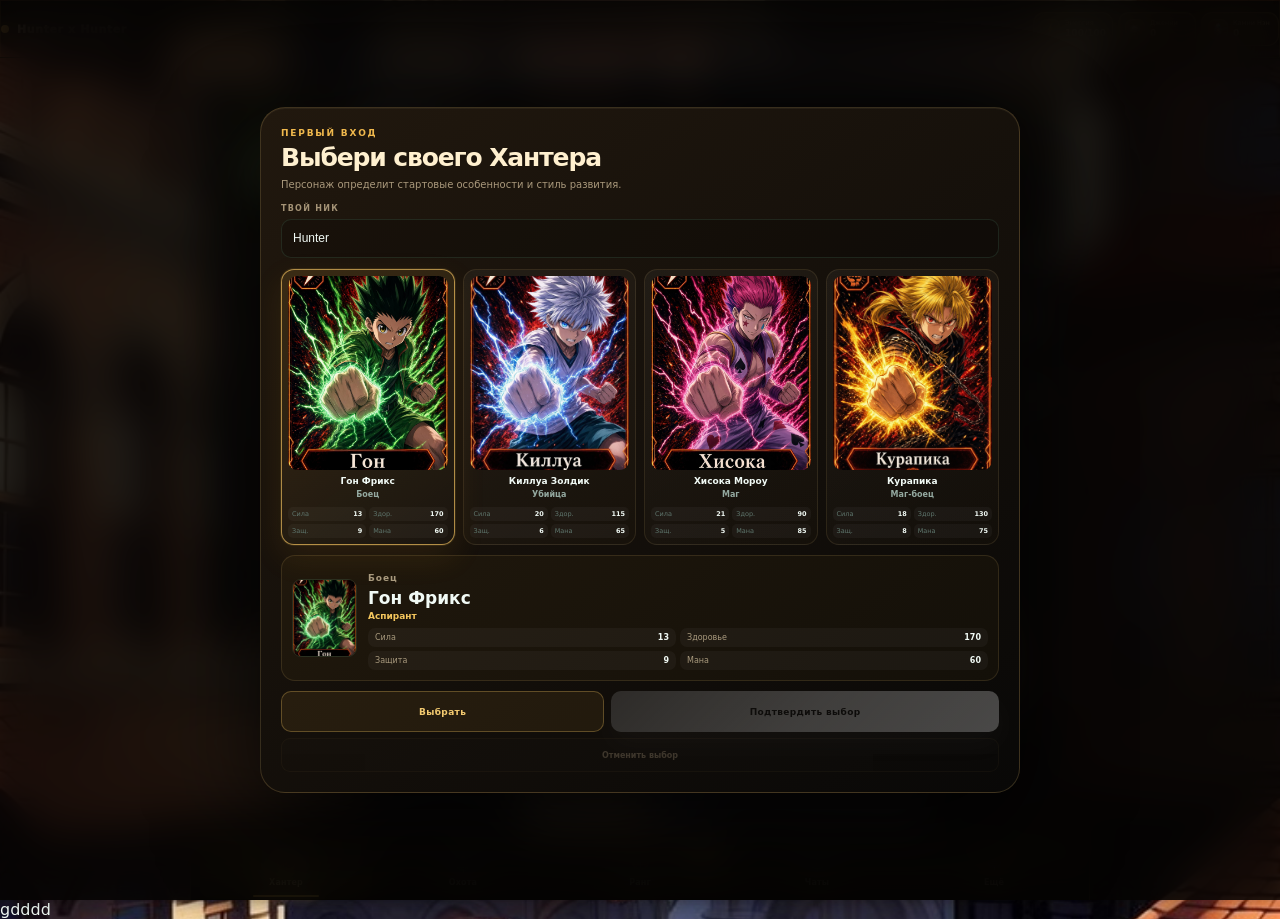
==== commit f4436860: "mmm" ====
--- a/index.html
+++ b/index.html
@@ -447,3 +447,4 @@
   <script src="script.js"></script>
 </body>
 </html>
+gdddd
